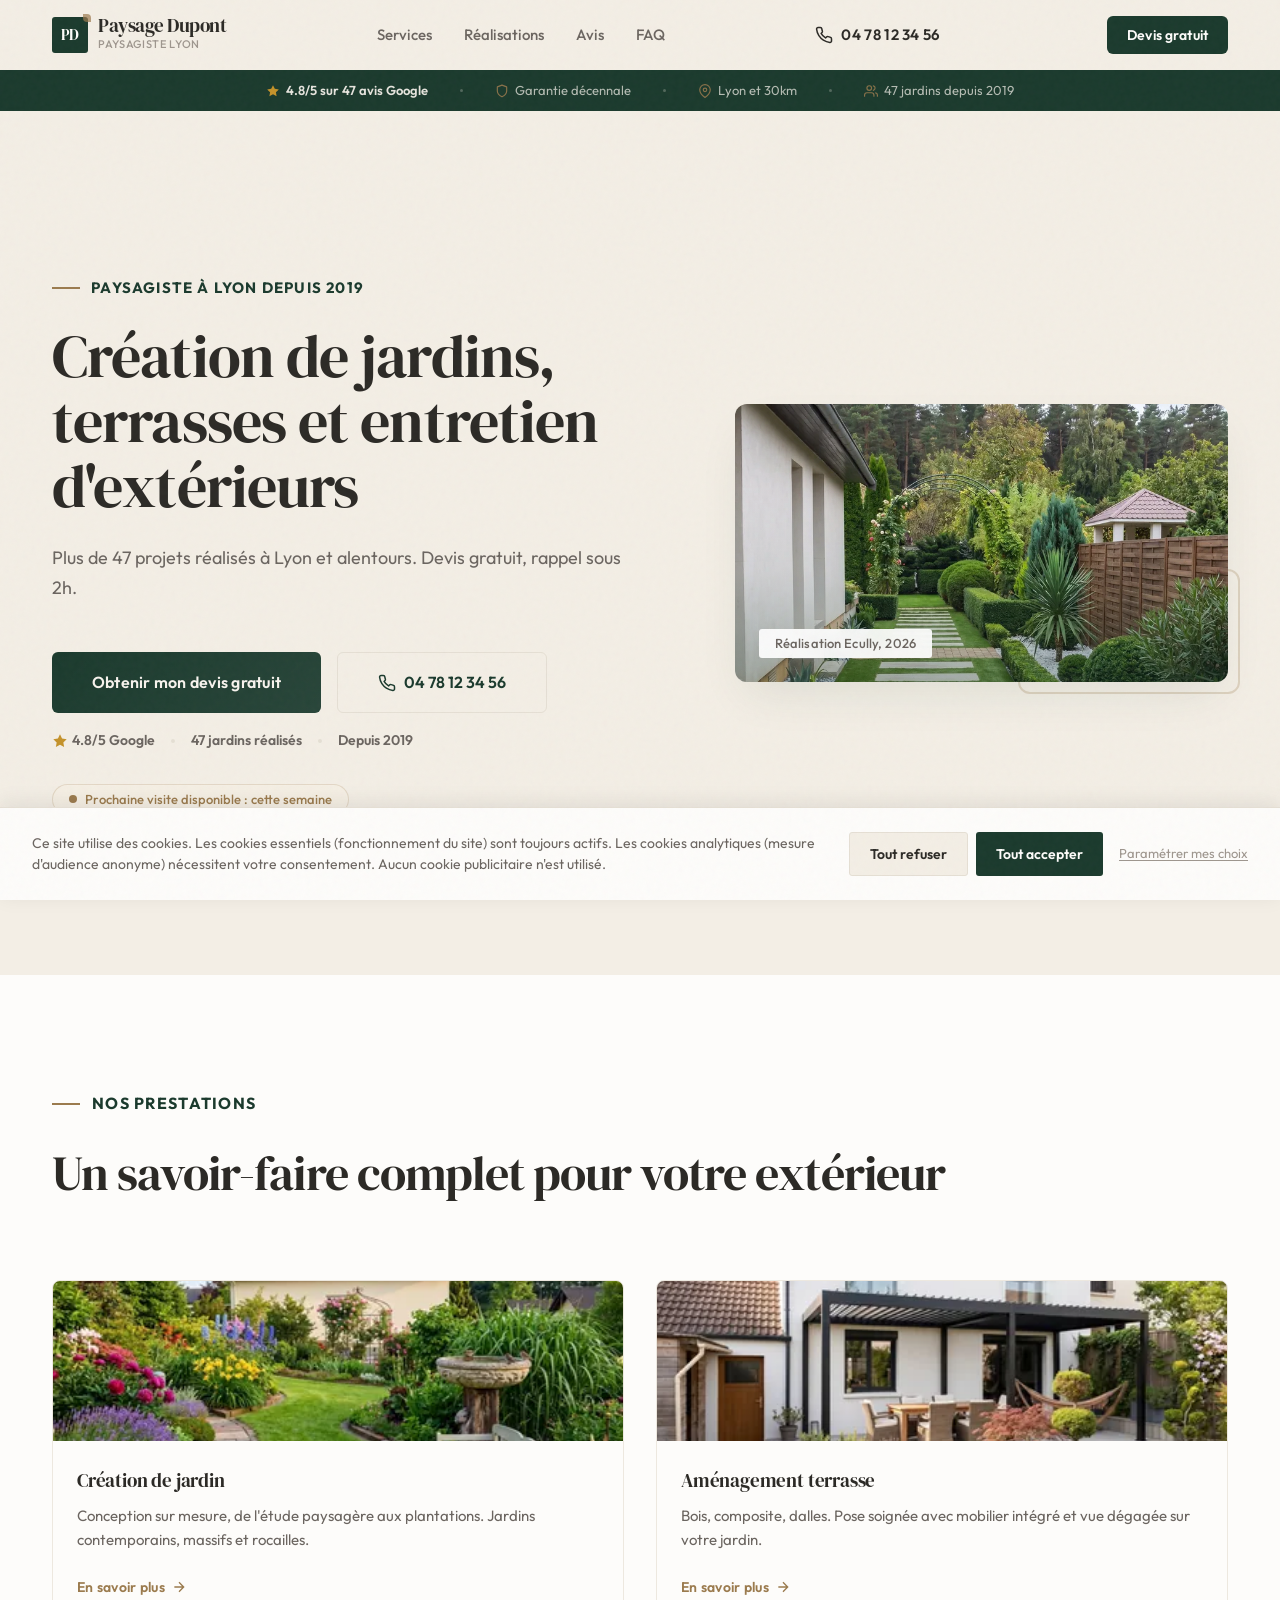
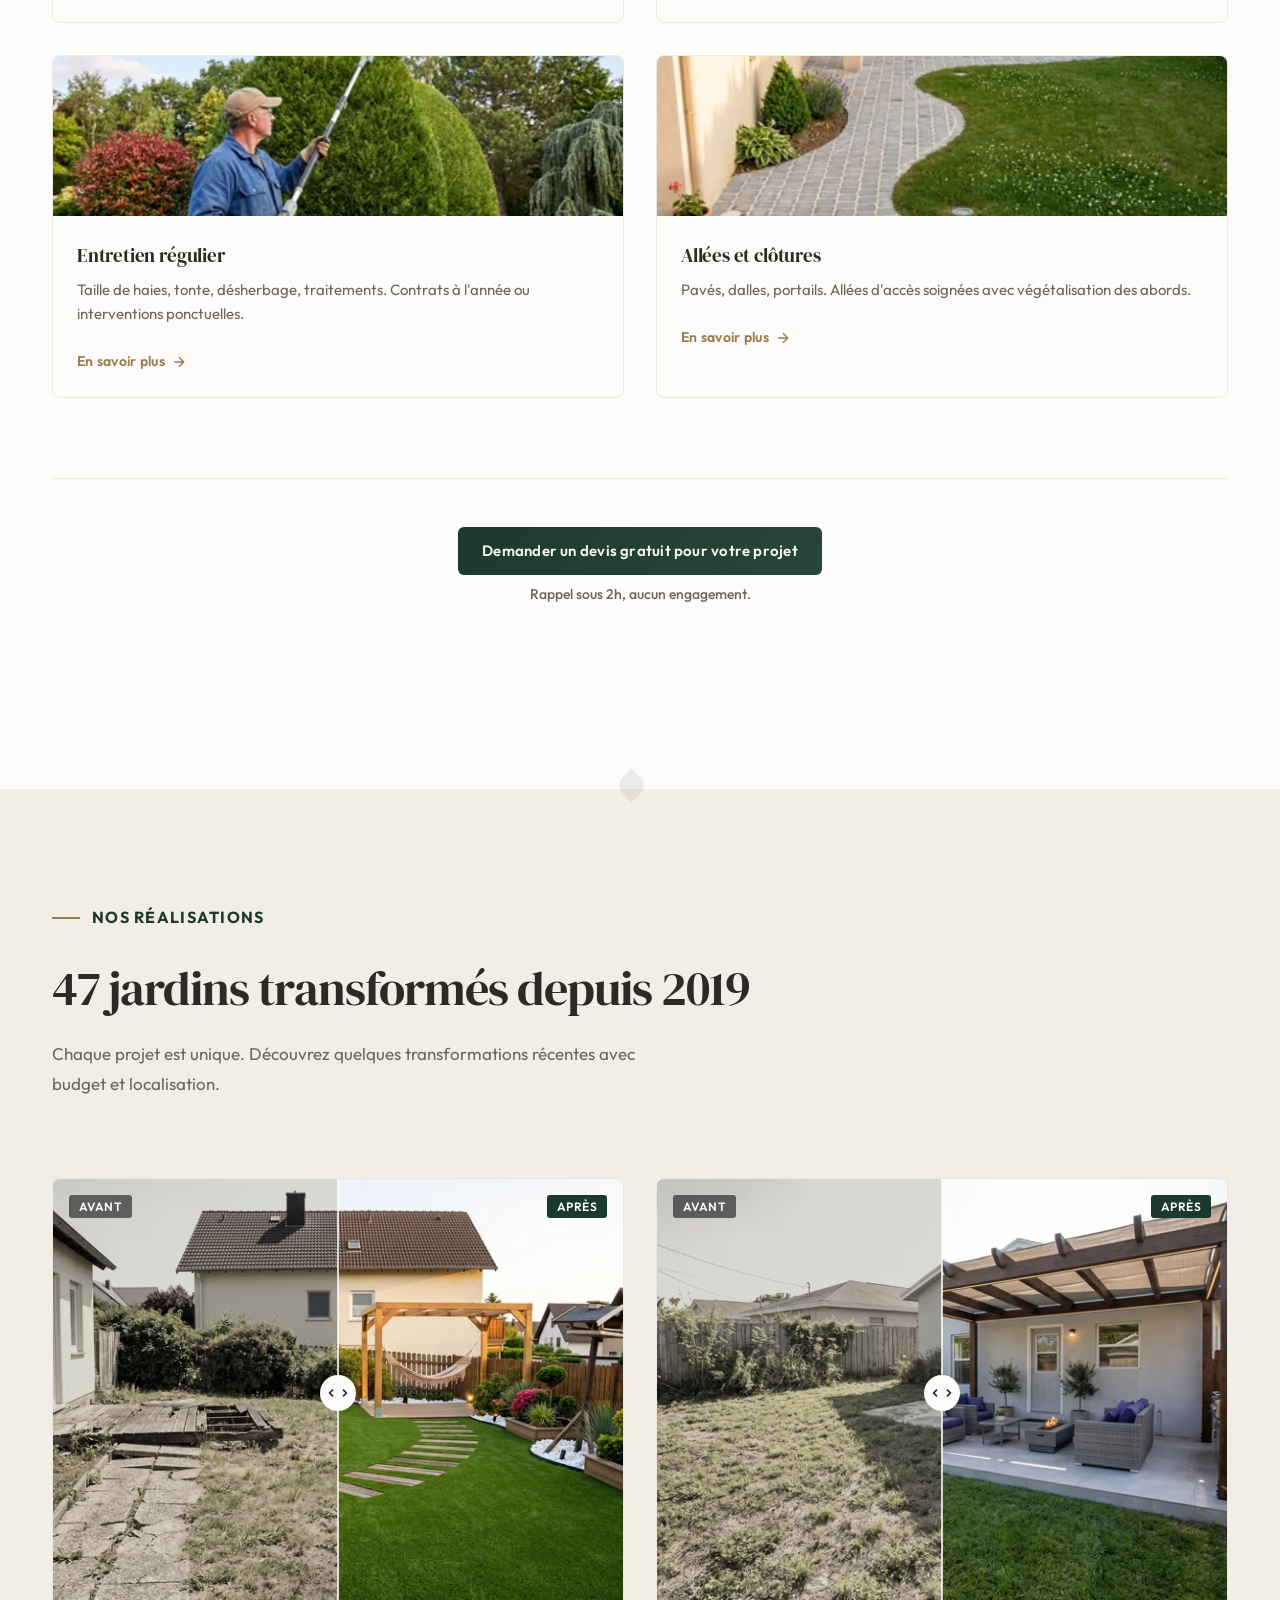
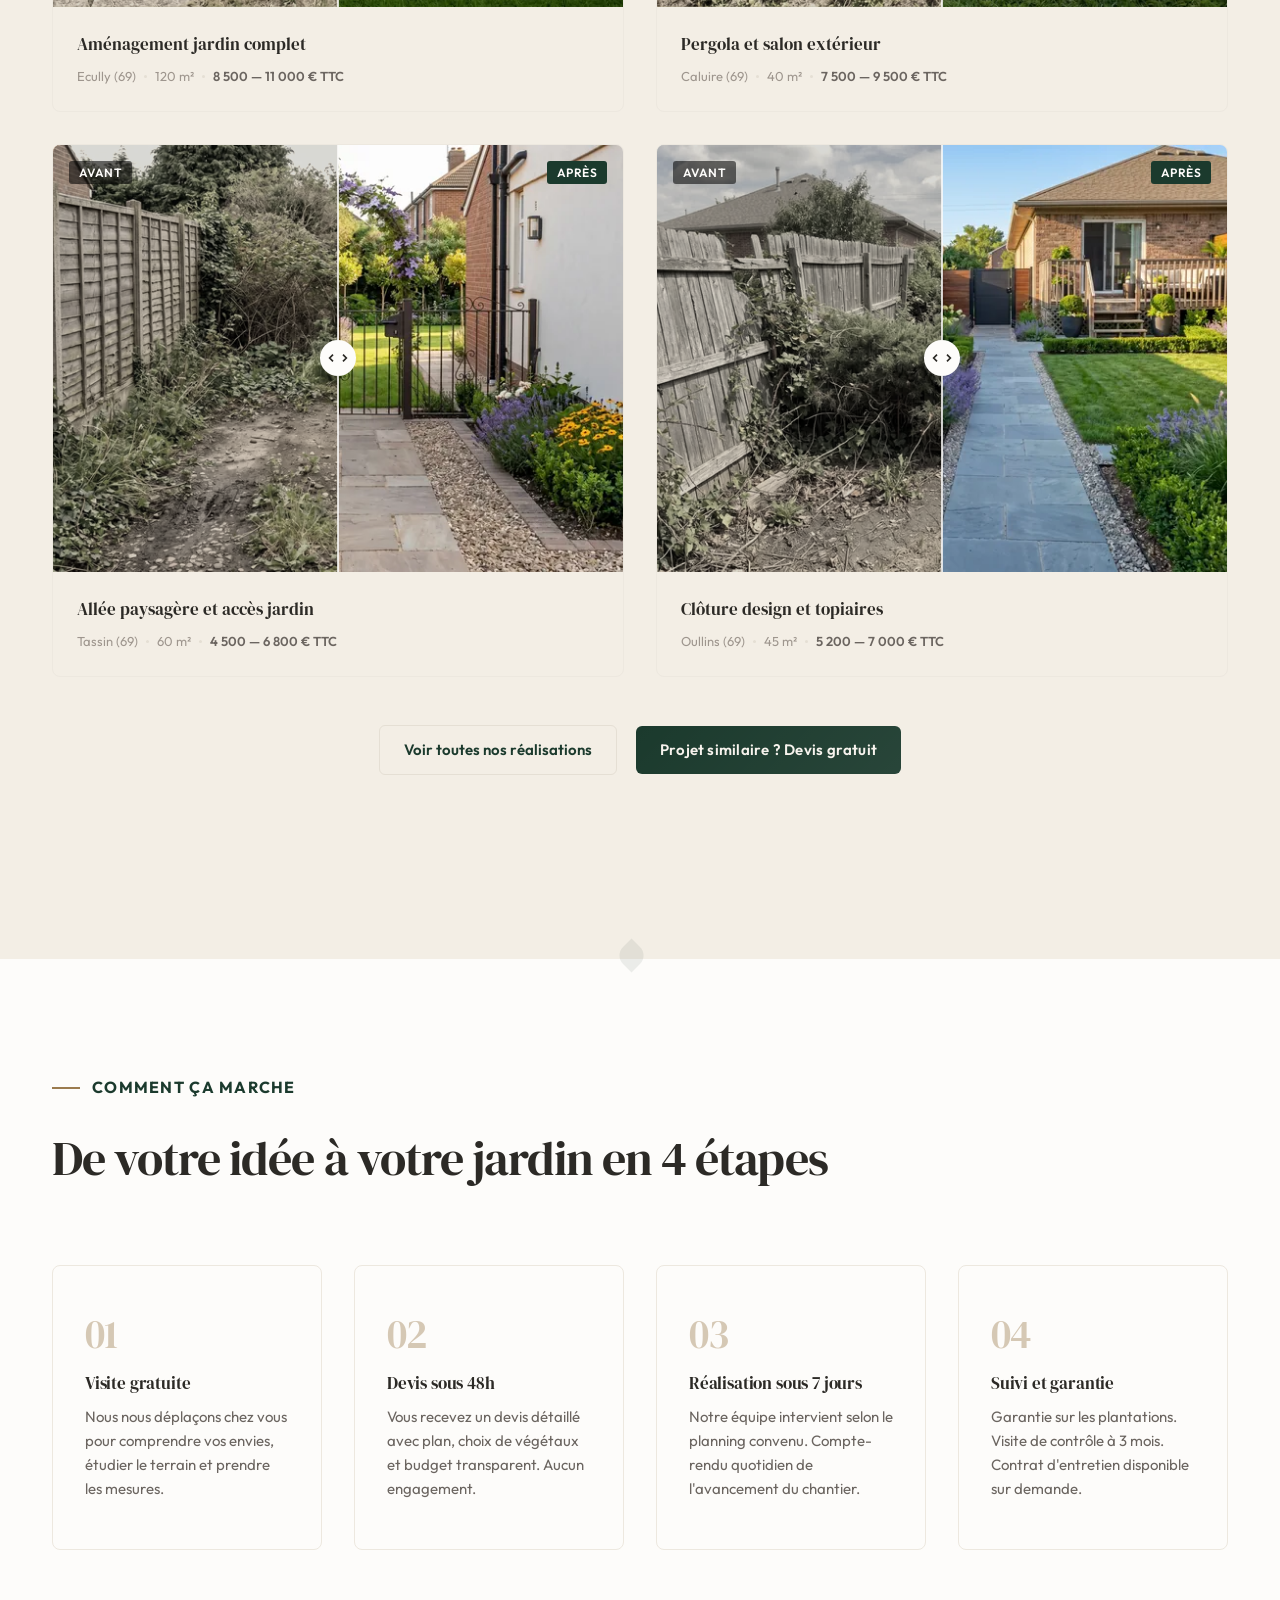
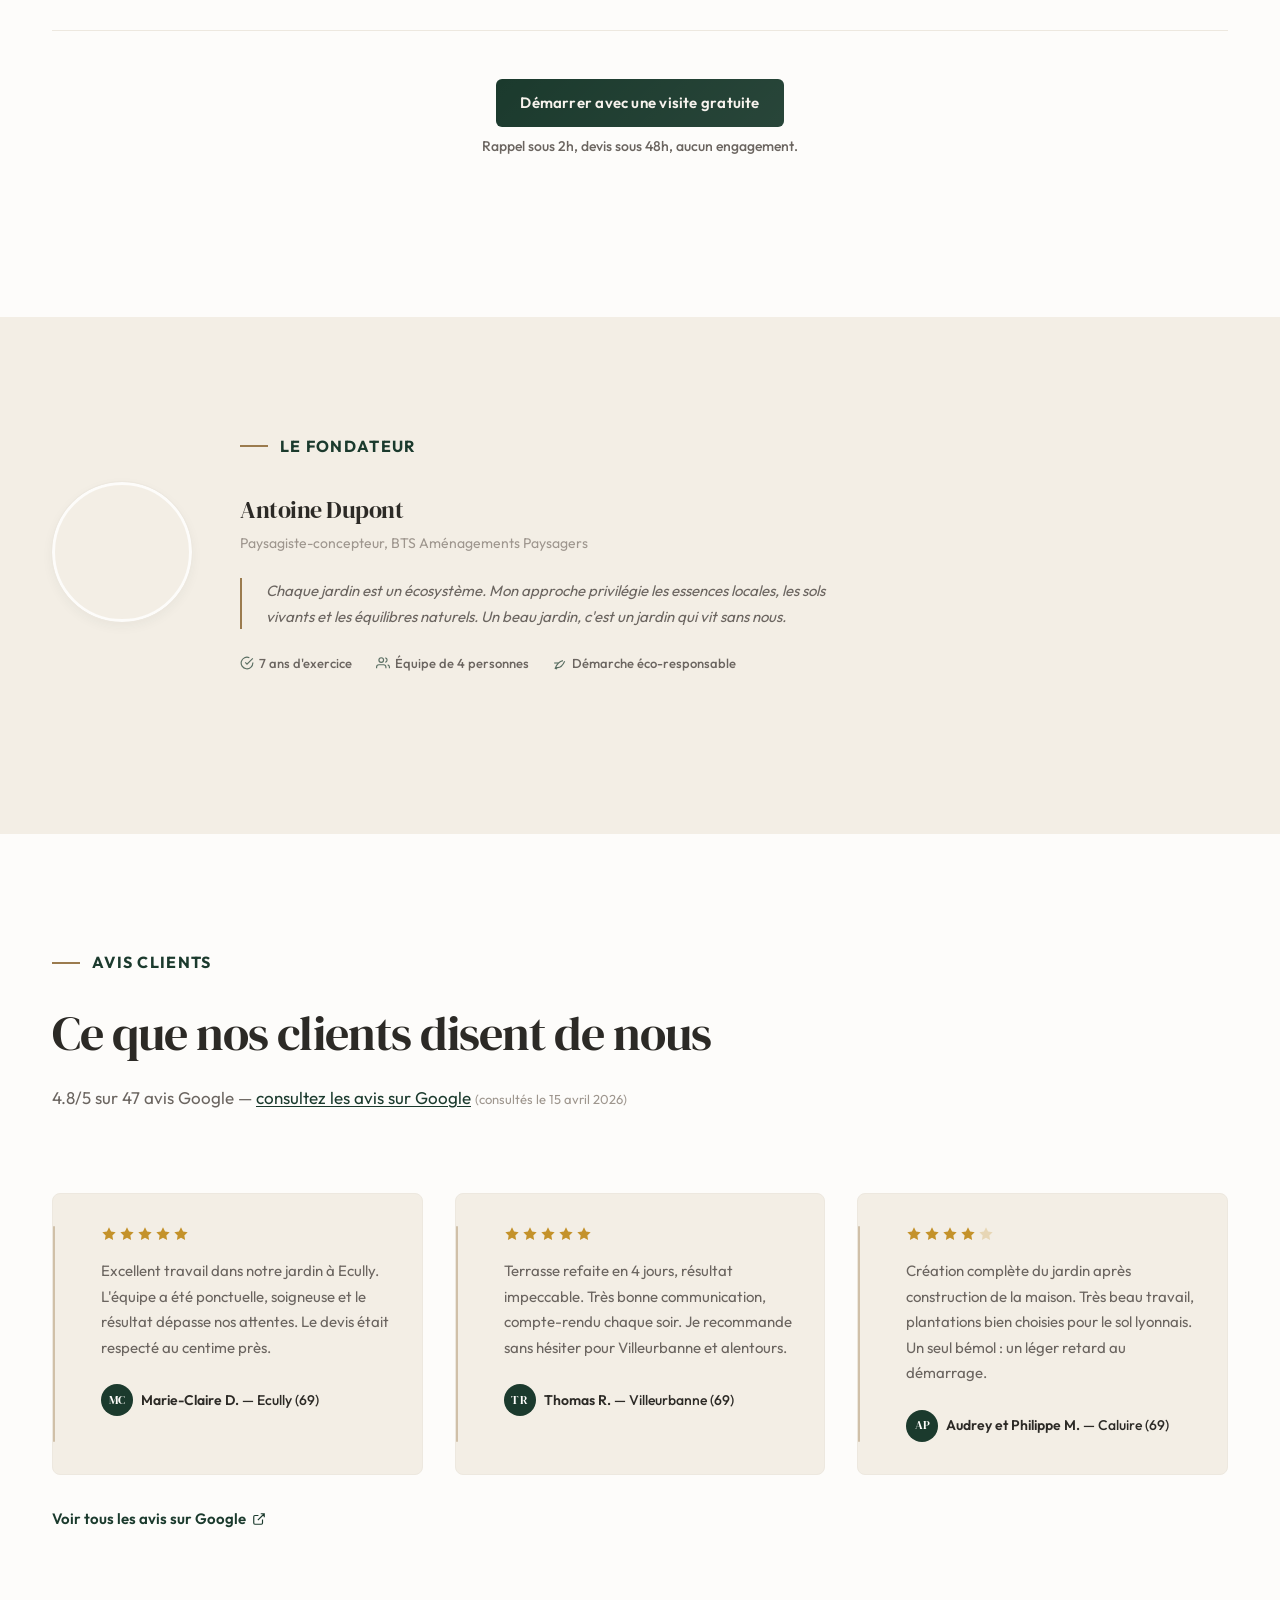
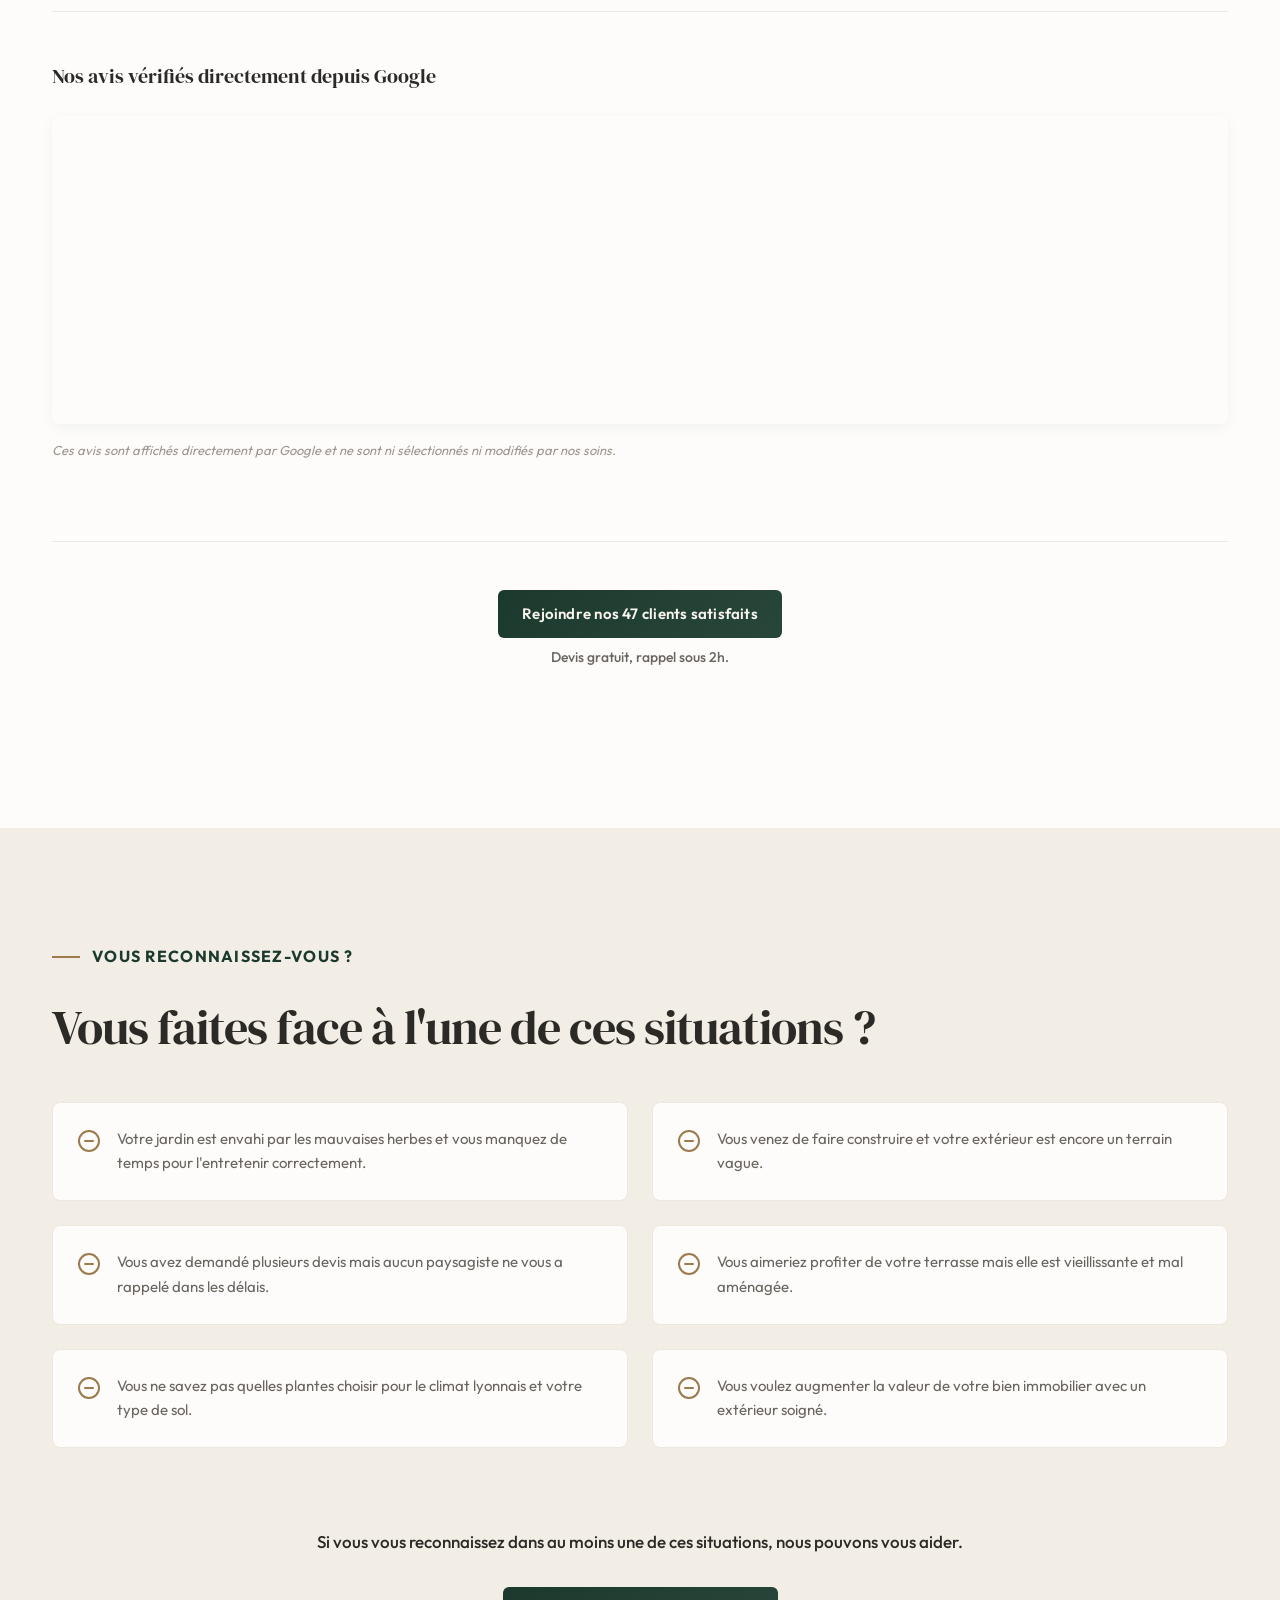
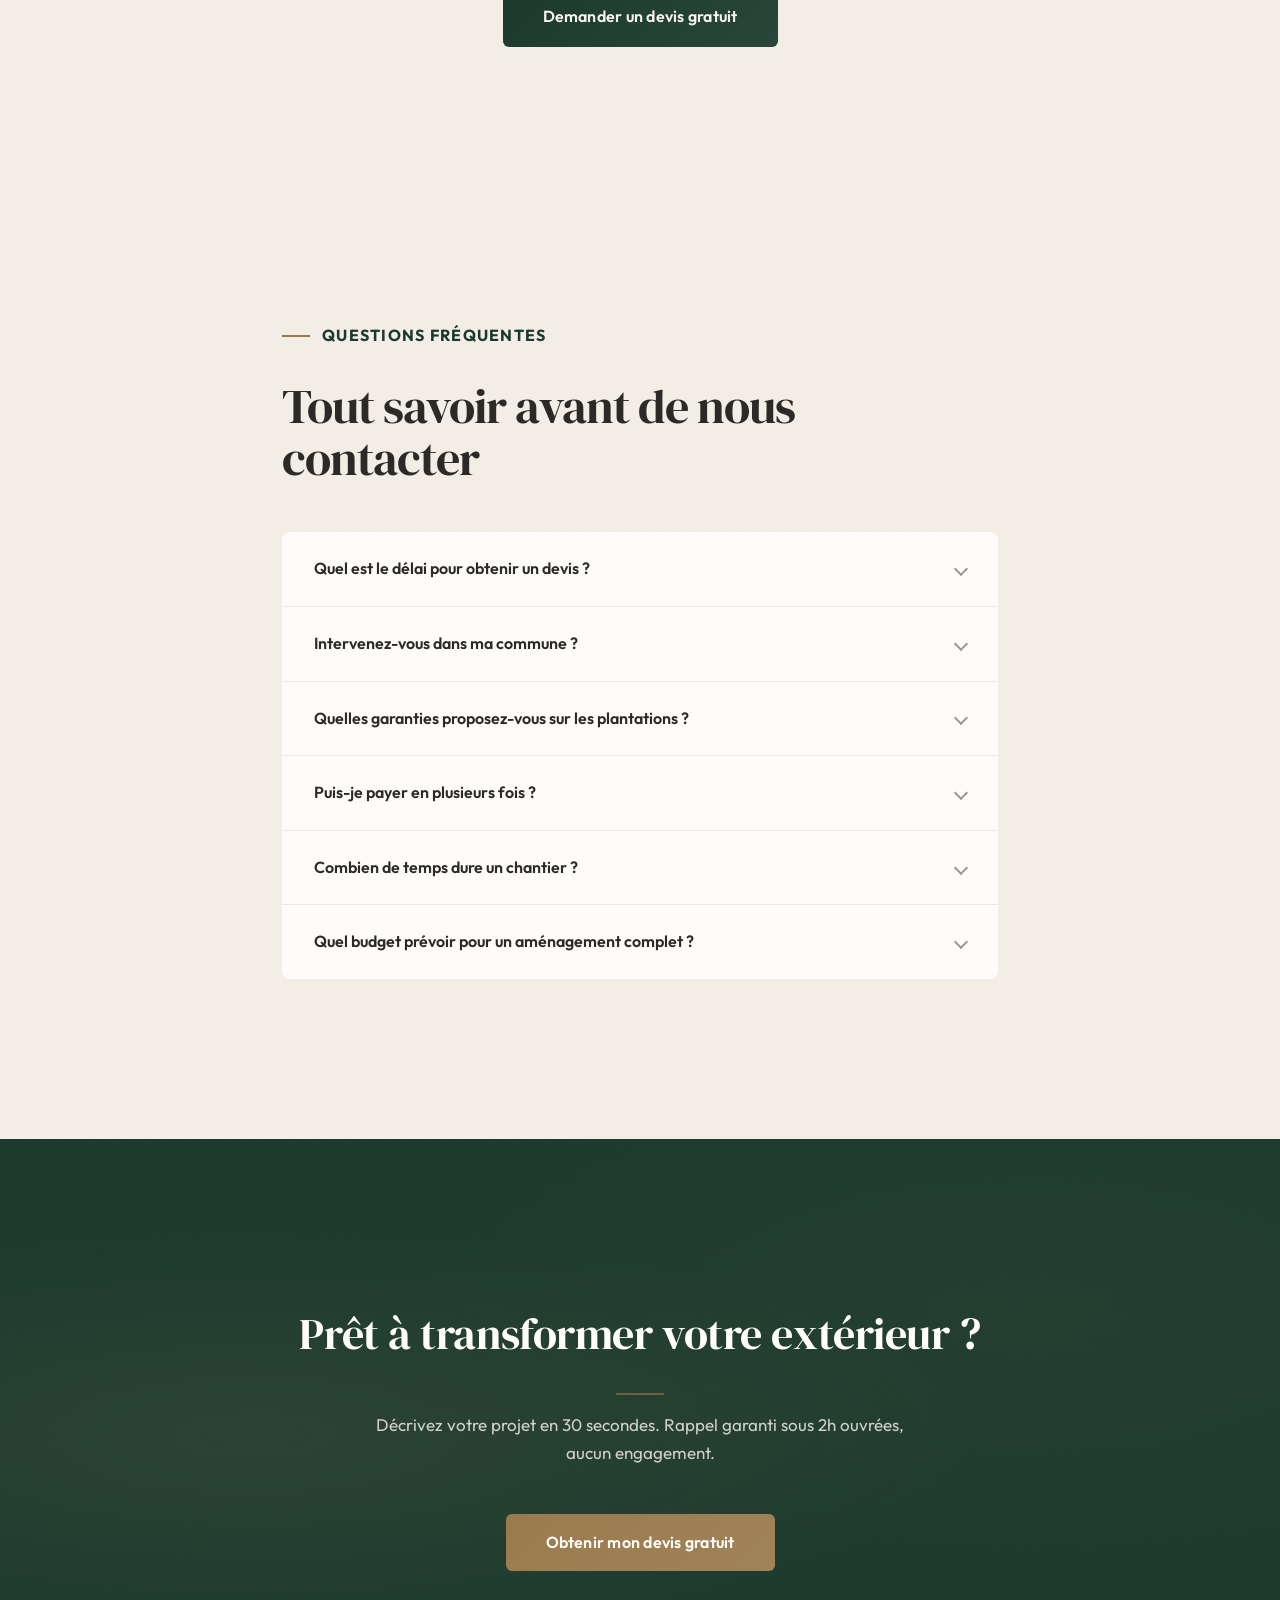
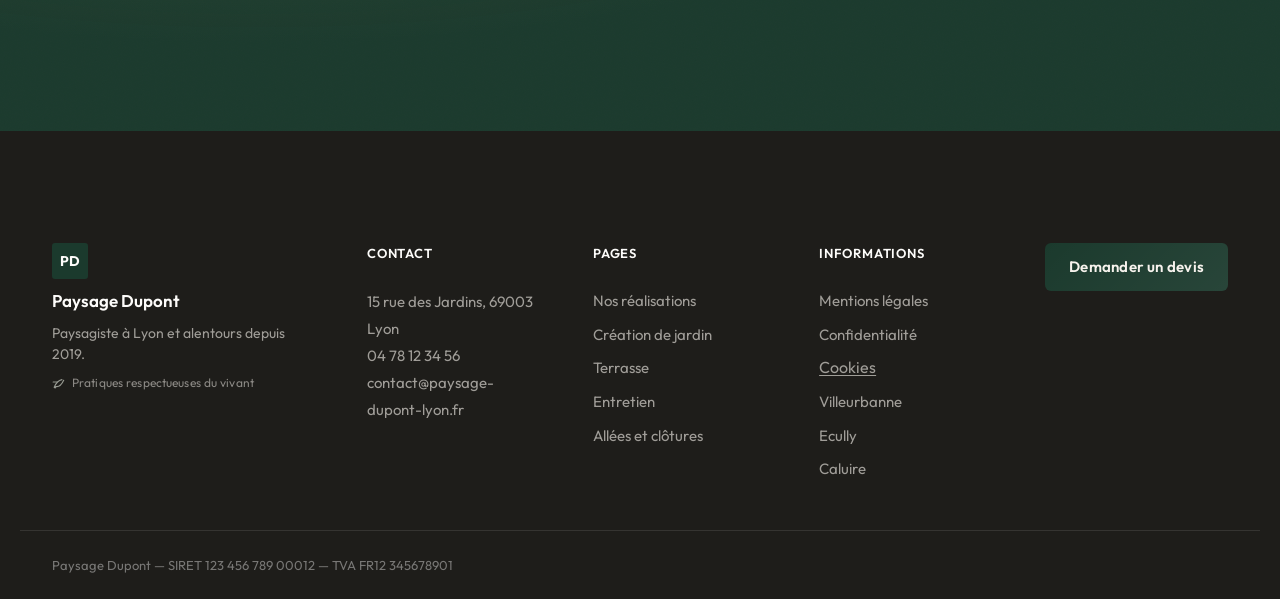
==== index.html @ e3d0c5fc "Add JS cache-buster (?v=2) to ensure hideModal() init fix is served Co-Authored-By: Claude Opus 4.6 " ====
<!DOCTYPE html>
<html lang="fr">
<head>
  <meta charset="UTF-8">
  <meta name="viewport" content="width=device-width, initial-scale=1.0">
  <title>Paysagiste Lyon — Paysage Dupont | Création Jardin, Terrasse & Entretien</title>
  <meta name="description" content="Paysagiste à Lyon et alentours. Création de jardins, aménagement de terrasses, entretien régulier. Devis gratuit sous 2h, visite offerte. 47 jardins réalisés depuis 2019, noté 4.8/5 sur Google. Garantie décennale.">
  <meta name="robots" content="index, follow">
  <link rel="canonical" href="https://paysage-dupont-lyon.fr/">

  <!-- Open Graph -->
  <meta property="og:title" content="Paysagiste Lyon — Paysage Dupont | Jardin, Terrasse & Entretien">
  <meta property="og:description" content="Paysagiste à Lyon. Devis gratuit sous 2h, visite offerte. 47 jardins réalisés, noté 4.8/5 Google. Garantie décennale.">
  <meta property="og:type" content="website">
  <meta property="og:locale" content="fr_FR">
  <meta property="og:url" content="https://paysage-dupont-lyon.fr/">
  <meta property="og:image" content="https://paysage-dupont-lyon.fr/img/og-image.jpg">
  <meta property="og:image:width" content="1200">
  <meta property="og:image:height" content="630">
  <meta property="og:site_name" content="Paysage Dupont Lyon">

  <!-- Twitter Card -->
  <meta name="twitter:card" content="summary_large_image">
  <meta name="twitter:title" content="Paysagiste Lyon — Paysage Dupont | Jardin & Terrasse">
  <meta name="twitter:description" content="Création de jardins, terrasses et entretien à Lyon. Devis gratuit sous 2h. 47 réalisations, 4.8/5 Google.">
  <meta name="twitter:image" content="https://paysage-dupont-lyon.fr/img/og-image.jpg">

  <!-- Favicon -->
  <link rel="icon" type="image/svg+xml" href="img/favicon.svg">
  <link rel="icon" type="image/png" sizes="32x32" href="img/favicon-32x32.png">
  <link rel="apple-touch-icon" href="img/favicon-32x32.png">

  <!-- Preload fonts -->
  <link rel="preconnect" href="https://fonts.googleapis.com">
  <link rel="preconnect" href="https://fonts.gstatic.com" crossorigin>
  <link href="https://fonts.googleapis.com/css2?family=DM+Serif+Display&family=Outfit:wght@400;500;600;700;800&display=swap" rel="stylesheet">

  <link rel="stylesheet" href="css/style.css?v=2">

  <!-- INSTRUCTION CMP : Remplacer le cookie banner custom par Tarteaucitron.js (CNIL conforme)
       1. Ajouter <script src="https://cdn.jsdelivr.net/npm/tarteaucitron@latest/tarteaucitron.js"></script>
       2. Initialiser : tarteaucitron.init({ privacyUrl: "/pages/politique-confidentialite.html", ... })
       3. Conditionner le widget Google Maps : tarteaucitron.user.googlemapsKey = "YOUR_API_KEY"
       4. Supprimer l'actuel #cookie-banner et #cookie-modal du HTML
       5. Supprimer les fonctions cookie dans js/main.js (lignes 119-266)
       Documentation : https://tarteaucitron.io/fr/install/
  -->

  <!-- Schema.org LocalBusiness -->
  <script type="application/ld+json">
  {
    "@context": "https://schema.org",
    "@type": "LandscapingBusiness",
    "name": "Paysage Dupont Lyon",
    "image": "https://paysage-dupont-lyon.fr/img/hero-accueil-1200w.webp",
    "telephone": "+33 4 78 12 34 56",
    "email": "contact@paysage-dupont-lyon.fr",
    "address": {
      "@type": "PostalAddress",
      "streetAddress": "15 rue des Jardins",
      "addressLocality": "Lyon",
      "postalCode": "69003",
      "addressRegion": "Auvergne-Rhône-Alpes",
      "addressCountry": "FR"
    },
    "geo": {
      "@type": "GeoCoordinates",
      "latitude": 45.7578,
      "longitude": 4.8320
    },
    "url": "https://paysage-dupont-lyon.fr",
    "priceRange": "€€",
    "aggregateRating": {
      "@type": "AggregateRating",
      "ratingValue": "4.8",
      "reviewCount": "47"
    },
    "areaServed": [
      { "@type": "City", "name": "Lyon" },
      { "@type": "City", "name": "Villeurbanne" },
      { "@type": "City", "name": "Ecully" },
      { "@type": "City", "name": "Caluire-et-Cuire" },
      { "@type": "City", "name": "Tassin-la-Demi-Lune" }
    ],
    "openingHoursSpecification": {
      "@type": "OpeningHoursSpecification",
      "dayOfWeek": ["Monday","Tuesday","Wednesday","Thursday","Friday"],
      "opens": "08:00",
      "closes": "18:00"
    }
  }
  </script>

  <!-- Schema.org FAQPage — Google SGE / AI Overviews -->
  <script type="application/ld+json">
  {
    "@context": "https://schema.org",
    "@type": "FAQPage",
    "mainEntity": [
      {
        "@type": "Question",
        "name": "Quel est le délai pour obtenir un devis paysagiste à Lyon ?",
        "acceptedAnswer": {
          "@type": "Answer",
          "text": "Après votre prise de contact, nous vous rappelons sous 2h ouvrées pour planifier une visite gratuite. Le devis détaillé est envoyé sous 48h après la visite sur place."
        }
      },
      {
        "@type": "Question",
        "name": "Dans quelles communes autour de Lyon intervenez-vous ?",
        "acceptedAnswer": {
          "@type": "Answer",
          "text": "Nous intervenons à Lyon et dans un rayon de 30 km : Villeurbanne, Ecully, Caluire-et-Cuire, Tassin-la-Demi-Lune, Oullins, Sainte-Foy-lès-Lyon, Bron, Vénissieux, et communes limitrophes."
        }
      },
      {
        "@type": "Question",
        "name": "Quelles garanties proposez-vous sur les plantations ?",
        "acceptedAnswer": {
          "@type": "Answer",
          "text": "Toutes nos plantations sont garanties. Nous effectuons une visite de contrôle à 3 mois pour vérifier la reprise. Si un végétal ne reprend pas malgré un entretien normal, nous le remplaçons sans frais supplémentaire."
        }
      },
      {
        "@type": "Question",
        "name": "Quel budget prévoir pour un aménagement de jardin complet ?",
        "acceptedAnswer": {
          "@type": "Answer",
          "text": "Pour un jardin de 80 à 150 m², comptez entre 5 000 et 15 000 EUR TTC selon la complexité : type de plantations, aménagements durs (terrasse, allée), arrosage automatique. La visite gratuite permet d'établir un devis précis."
        }
      },
      {
        "@type": "Question",
        "name": "Combien de temps dure un chantier paysager ?",
        "acceptedAnswer": {
          "@type": "Answer",
          "text": "Un aménagement de jardin standard (80-150 m²) dure entre 5 et 10 jours ouvrés. Les terrasses et allées prennent généralement 3 à 7 jours. Le calendrier précis est détaillé dans le devis."
        }
      },
      {
        "@type": "Question",
        "name": "Peut-on payer en plusieurs fois ?",
        "acceptedAnswer": {
          "@type": "Answer",
          "text": "Oui, le paiement en 3 fois sans frais est disponible pour les projets supérieurs à 3 000 EUR. Un acompte de 30% est demandé à la signature du devis, le solde est réparti sur les deux mensualités suivantes."
        }
      }
    ]
  }
  </script>

  <!-- Schema.org Service — visibilité SGE pour chaque prestation -->
  <script type="application/ld+json">
  {
    "@context": "https://schema.org",
    "@type": "Service",
    "serviceType": "Création de jardin",
    "provider": {
      "@type": "LandscapingBusiness",
      "name": "Paysage Dupont Lyon"
    },
    "areaServed": {
      "@type": "City",
      "name": "Lyon"
    },
    "description": "Conception et réalisation de jardins sur mesure à Lyon. Étude paysagère, plantations, engazonnement. Terrains de 50 à 500 m².",
    "offers": {
      "@type": "Offer",
      "priceCurrency": "EUR",
      "price": "5000",
      "priceSpecification": {
        "@type": "PriceSpecification",
        "minPrice": "5000",
        "maxPrice": "15000",
        "priceCurrency": "EUR"
      }
    }
  }
  </script>

  <script type="application/ld+json">
  {
    "@context": "https://schema.org",
    "@type": "Service",
    "serviceType": "Aménagement de terrasse",
    "provider": {
      "@type": "LandscapingBusiness",
      "name": "Paysage Dupont Lyon"
    },
    "areaServed": {
      "@type": "City",
      "name": "Lyon"
    },
    "description": "Création et rénovation de terrasses à Lyon : bois, pierre naturelle, composite. Mobilier intégré et éclairage extérieur."
  }
  </script>

  <script type="application/ld+json">
  {
    "@context": "https://schema.org",
    "@type": "Service",
    "serviceType": "Entretien de jardin",
    "provider": {
      "@type": "LandscapingBusiness",
      "name": "Paysage Dupont Lyon"
    },
    "areaServed": {
      "@type": "City",
      "name": "Lyon"
    },
    "description": "Entretien régulier de jardins à Lyon et alentours : tonte, taille, désherbage, traitement phytosanitaire. Contrats mensuels ou saisonniers."
  }
  </script>

  <!-- Schema.org Organization — Knowledge Panel Google -->
  <script type="application/ld+json">
  {
    "@context": "https://schema.org",
    "@type": "Organization",
    "name": "Paysage Dupont Lyon",
    "url": "https://paysage-dupont-lyon.fr",
    "logo": "https://paysage-dupont-lyon.fr/img/favicon.svg",
    "contactPoint": {
      "@type": "ContactPoint",
      "telephone": "+33 4 78 12 34 56",
      "contactType": "customer service",
      "availableLanguage": "French",
      "areaServed": "FR"
    },
    "address": {
      "@type": "PostalAddress",
      "streetAddress": "15 rue des Jardins",
      "addressLocality": "Lyon",
      "postalCode": "69003",
      "addressCountry": "FR"
    },
    "sameAs": [
      "https://www.facebook.com/paysagedupont",
      "https://www.instagram.com/paysagedupont"
    ]
  }
  </script>

  <!-- Schema.org BreadcrumbList — fil d'Ariane pour Google -->
  <script type="application/ld+json">
  {
    "@context": "https://schema.org",
    "@type": "BreadcrumbList",
    "itemListElement": [
      {
        "@type": "ListItem",
        "position": 1,
        "name": "Accueil",
        "item": "https://paysage-dupont-lyon.fr/"
      }
    ]
  }
  </script>
  <!-- Anti-flash: cache le banner si consent existe -->
  <script>
  try{var h=false;try{if(localStorage.getItem('cookie_consent'))h=true}catch(e){}if(!h){try{if(sessionStorage.getItem('cookie_consent'))h=true}catch(e){}}if(!h){try{if(document.cookie.indexOf('cc_set=1')!==-1)h=true}catch(e){}}if(h)document.documentElement.classList.add('cc-ok')}catch(e){}
  </script>
  <style>.cc-ok #cookie-banner{display:none!important}</style>
</head>
<body>

  <!-- COOKIE BANNER — CNIL 2026 conforme -->
  <div id="cookie-banner" class="cookie-banner" role="dialog" aria-label="Gestion des cookies" hidden>
    <div class="cookie-inner">
      <p class="cookie-text">Ce site utilise des cookies. Les cookies essentiels (fonctionnement du site) sont toujours actifs. Les cookies analytiques (mesure d'audience anonyme) nécessitent votre consentement. Aucun cookie publicitaire n'est utilisé.</p>
      <div class="cookie-actions">
        <button id="cookie-refuse" class="cookie-btn cookie-btn--refuse">Tout refuser</button>
        <button id="cookie-accept" class="cookie-btn cookie-btn--accept">Tout accepter</button>
      </div>
      <button id="cookie-params" class="cookie-link">Paramétrer mes choix</button>
    </div>
  </div>

  <!-- SKIP TO CONTENT — Accessibilité -->
  <a href="#main" class="skip-link">Passer au contenu</a>

  <!-- ============================================ -->
  <!-- HEADER — Numéro cliquable + Trust bar -->
  <!-- ============================================ -->
  <header class="header" role="banner">
    <div class="header__inner">
      <a href="/" class="header__logo" aria-label="Paysage Dupont Lyon — Accueil">
        <span class="header__logo-mark">PD</span>
        <span class="header__logo-info">
          <span class="header__logo-text">Paysage Dupont</span>
          <span class="header__logo-city">Paysagiste Lyon</span>
        </span>
      </a>

      <nav class="header__nav" role="navigation" aria-label="Navigation principale">
        <ul class="header__nav-list">
          <li><a href="#services">Services</a></li>
          <li><a href="#realisations">Réalisations</a></li>
          <li><a href="#avis">Avis</a></li>
          <li><a href="#faq">FAQ</a></li>
        </ul>
      </nav>

      <a href="tel:+33478123456" class="header__phone" aria-label="Appeler le 04 78 12 34 56">
        <svg class="header__phone-icon" width="18" height="18" viewBox="0 0 24 24" fill="none" stroke="currentColor" stroke-width="2" stroke-linecap="round" stroke-linejoin="round"><path d="M22 16.92v3a2 2 0 0 1-2.18 2 19.79 19.79 0 0 1-8.63-3.07 19.5 19.5 0 0 1-6-6 19.79 19.79 0 0 1-3.07-8.67A2 2 0 0 1 4.11 2h3a2 2 0 0 1 2 1.72 12.84 12.84 0 0 0 .7 2.81 2 2 0 0 1-.45 2.11L8.09 9.91a16 16 0 0 0 6 6l1.27-1.27a2 2 0 0 1 2.11-.45 12.84 12.84 0 0 0 2.81.7A2 2 0 0 1 22 16.92z"/></svg>
        04 78 12 34 56
      </a>

      <a href="pages/contact.html?ref=nav_sticky" class="header__cta-sticky">Devis gratuit</a>

      <button class="header__burger" id="burger-btn" aria-label="Ouvrir le menu" aria-expanded="false">
        <span></span><span></span><span></span>
      </button>
    </div>

    <!-- Trust bar — visible toutes pages -->
    <div class="trust-bar">
      <div class="trust-bar__inner">
        <span class="trust-bar__item trust-bar__item--rating">
          <svg width="14" height="14" viewBox="0 0 24 24" fill="currentColor"><path d="M12 2l3.09 6.26L22 9.27l-5 4.87 1.18 6.88L12 17.77l-6.18 3.25L7 14.14 2 9.27l6.91-1.01L12 2z"/></svg>
          4.8/5 sur 47 avis Google
        </span>
        <span class="trust-bar__sep" aria-hidden="true"></span>
        <span class="trust-bar__item">
          <svg width="14" height="14" viewBox="0 0 24 24" fill="none" stroke="currentColor" stroke-width="2" stroke-linecap="round" stroke-linejoin="round"><path d="M12 22s8-4 8-10V5l-8-3-8 3v7c0 6 8 10 8 10z"/></svg>
          Garantie décennale
        </span>
        <span class="trust-bar__sep" aria-hidden="true"></span>
        <span class="trust-bar__item">
          <svg width="14" height="14" viewBox="0 0 24 24" fill="none" stroke="currentColor" stroke-width="2" stroke-linecap="round" stroke-linejoin="round"><path d="M21 10c0 7-9 13-9 13s-9-6-9-13a9 9 0 0 1 18 0z"/><circle cx="12" cy="10" r="3"/></svg>
          Lyon et 30km
        </span>
        <span class="trust-bar__sep" aria-hidden="true"></span>
        <span class="trust-bar__item">
          <svg width="14" height="14" viewBox="0 0 24 24" fill="none" stroke="currentColor" stroke-width="2" stroke-linecap="round" stroke-linejoin="round"><path d="M17 21v-2a4 4 0 0 0-4-4H5a4 4 0 0 0-4 4v2"/><circle cx="9" cy="7" r="4"/><path d="M23 21v-2a4 4 0 0 0-3-3.87"/><path d="M16 3.13a4 4 0 0 1 0 7.75"/></svg>
          47 jardins depuis 2019
        </span>
      </div>
    </div>
  </header>

  <!-- Mobile nav overlay -->
  <div class="mobile-nav" id="mobile-nav" hidden>
    <nav aria-label="Navigation mobile">
      <ul>
        <li><a href="#services">Services</a></li>
        <li><a href="#realisations">Réalisations</a></li>
        <li><a href="#avis">Avis</a></li>
        <li><a href="#faq">FAQ</a></li>
        <li><a href="pages/contact.html?ref=menu" class="mobile-nav__cta">Devis gratuit</a></li>
      </ul>
      <a href="tel:+33478123456" class="mobile-nav__phone">04 78 12 34 56</a>
    </nav>
  </div>

  <main id="main">

    <!-- ============================================ -->
    <!-- HERO — Split layout, pas centré (anti-slop) -->
    <!-- Golden Pattern: 3 secondes, 1 CTA, photo réelle -->
    <!-- ============================================ -->
    <section class="hero">
      <div class="hero__inner">
        <div class="hero__content">
          <span class="hero__label">Paysagiste à Lyon depuis 2019</span>
          <h1 class="hero__title">Création de jardins, terrasses et entretien d'extérieurs</h1>
          <p class="hero__subtitle">Plus de 47 projets réalisés à Lyon et alentours. Devis gratuit, rappel sous 2h.</p>
          <div class="hero__actions">
            <a href="pages/contact.html?ref=hero_cta" class="btn btn--primary btn--lg">Obtenir mon devis gratuit</a>
            <a href="tel:+33478123456" class="btn btn--outline btn--lg hero__phone-btn">
              <svg width="18" height="18" viewBox="0 0 24 24" fill="none" stroke="currentColor" stroke-width="2" stroke-linecap="round" stroke-linejoin="round"><path d="M22 16.92v3a2 2 0 0 1-2.18 2 19.79 19.79 0 0 1-8.63-3.07 19.5 19.5 0 0 1-6-6 19.79 19.79 0 0 1-3.07-8.67A2 2 0 0 1 4.11 2h3a2 2 0 0 1 2 1.72 12.84 12.84 0 0 0 .7 2.81 2 2 0 0 1-.45 2.11L8.09 9.91a16 16 0 0 0 6 6l1.27-1.27a2 2 0 0 1 2.11-.45 12.84 12.84 0 0 0 2.81.7A2 2 0 0 1 22 16.92z"/></svg>
              04 78 12 34 56
            </a>
          </div>
          <div class="hero__proof">
            <span class="hero__proof-item">
              <svg width="16" height="16" viewBox="0 0 24 24" fill="currentColor" class="hero__proof-star"><path d="M12 2l3.09 6.26L22 9.27l-5 4.87 1.18 6.88L12 17.77l-6.18 3.25L7 14.14 2 9.27l6.91-1.01L12 2z"/></svg>
              4.8/5 Google
            </span>
            <span class="hero__proof-sep" aria-hidden="true"></span>
            <span class="hero__proof-item">47 jardins réalisés</span>
            <span class="hero__proof-sep" aria-hidden="true"></span>
            <span class="hero__proof-item">Depuis 2019</span>
          </div>
          <div class="availability">
            <span class="availability__dot" aria-hidden="true"></span>
            Prochaine visite disponible : cette semaine
          </div>
        </div>
        <div class="hero__visual">
          <div class="hero__img-wrapper">
            <picture>
              <source type="image/webp" srcset="img/hero-accueil-400w.webp 400w, img/hero-accueil-800w.webp 800w, img/hero-accueil-1200w.webp 1200w" sizes="(max-width: 768px) 100vw, 50vw">
              <img src="img/hero-accueil-800w.jpg" alt="Jardin paysagé avec allée en pas japonais, haies taillées et gazon soigné — réalisation Paysage Dupont Lyon" width="1200" height="675" fetchpriority="high">
            </picture>
            <div class="hero__img-overlay">
              <span class="hero__img-badge">Réalisation Ecully, 2026</span>
            </div>
          </div>
        </div>
      </div>
    </section>

    <!-- ============================================ -->
    <!-- SERVICES — Ce qu'on fait (le visiteur veut d'abord savoir ça) -->
    <!-- Golden Pattern: chaque CTA pré-remplit le formulaire -->
    <!-- IMPORTANT (Heinly V3) : Remplacer TOUTES les photos Unsplash par des photos
         personnalisées de l'équipe au travail, des chantiers réels, du matériel.
         Les photos stock "cassent la confiance" et se voient immédiatement.
         Montrer des humains (équipe, fondateur) est un facteur de conversion majeur.
         Priorité : hero, services, réalisations, fondateur. -->
    <!-- ============================================ -->
    <section class="services" id="services">
      <div class="section__inner">
        <span class="section__label reveal">Nos prestations</span>
        <h2 class="section__title reveal">Un savoir-faire complet pour votre extérieur</h2>

        <div class="services__grid">
          <article class="service-card reveal reveal--delay-1">
            <div class="service-card__img">
              <picture>
                <source type="image/webp" srcset="img/service-creation-jardin-400w.webp 400w, img/service-creation-jardin-800w.webp 800w, img/service-creation-jardin-1200w.webp 1200w" sizes="(max-width: 600px) 100vw, (max-width: 1024px) 50vw, 300px">
                <img src="img/service-creation-jardin-800w.jpg" alt="Jardin fleuri avec allée en pierre, massifs colorés, gazon et banc en bois" width="800" height="534" loading="lazy">
              </picture>
            </div>
            <h3 class="service-card__title">Création de jardin</h3>
            <p class="service-card__text">Conception sur mesure, de l'étude paysagère aux plantations. Jardins contemporains, massifs et rocailles.</p>
            <a href="pages/creation-jardin.html" class="service-card__link">En savoir plus
              <svg width="16" height="16" viewBox="0 0 24 24" fill="none" stroke="currentColor" stroke-width="2"><path d="M5 12h14M12 5l7 7-7 7"/></svg>
            </a>
          </article>

          <article class="service-card reveal reveal--delay-2">
            <div class="service-card__img">
              <picture>
                <source type="image/webp" srcset="img/service-terrasse-400w.webp 400w, img/service-terrasse-800w.webp 800w, img/service-terrasse-1200w.webp 1200w" sizes="(max-width: 600px) 100vw, (max-width: 1024px) 50vw, 300px">
                <img src="img/service-terrasse-800w.jpg" alt="Maison avec pergola noire, coin repas extérieur et jardin paysagé" width="800" height="533" loading="lazy">
              </picture>
            </div>
            <h3 class="service-card__title">Aménagement terrasse</h3>
            <p class="service-card__text">Bois, composite, dalles. Pose soignée avec mobilier intégré et vue dégagée sur votre jardin.</p>
            <a href="pages/amenagement-terrasse.html" class="service-card__link">En savoir plus
              <svg width="16" height="16" viewBox="0 0 24 24" fill="none" stroke="currentColor" stroke-width="2"><path d="M5 12h14M12 5l7 7-7 7"/></svg>
            </a>
          </article>

          <article class="service-card reveal reveal--delay-3">
            <div class="service-card__img">
              <picture>
                <source type="image/webp" srcset="img/service-entretien-400w.webp 400w, img/service-entretien-800w.webp 800w, img/service-entretien-1200w.webp 1200w" sizes="(max-width: 600px) 100vw, (max-width: 1024px) 50vw, 300px">
                <img src="img/service-entretien-800w.jpg" alt="Paysagiste professionnel taillant un conifère au taille-haie télescopique" width="800" height="534" loading="lazy">
              </picture>
            </div>
            <h3 class="service-card__title">Entretien régulier</h3>
            <p class="service-card__text">Taille de haies, tonte, désherbage, traitements. Contrats à l'année ou interventions ponctuelles.</p>
            <a href="pages/entretien-jardin.html" class="service-card__link">En savoir plus
              <svg width="16" height="16" viewBox="0 0 24 24" fill="none" stroke="currentColor" stroke-width="2"><path d="M5 12h14M12 5l7 7-7 7"/></svg>
            </a>
          </article>

          <article class="service-card reveal reveal--delay-4">
            <div class="service-card__img">
              <picture>
                <source type="image/webp" srcset="img/service-allees-400w.webp 400w, img/service-allees-800w.webp 800w, img/service-allees-1200w.webp 1200w" sizes="(max-width: 600px) 100vw, (max-width: 1024px) 50vw, 300px">
                <img src="img/service-allees-800w.jpg" alt="Allée sinueuse en pavés gris avec bordures végétales, gazon et spots encastrés" width="800" height="534" loading="lazy">
              </picture>
            </div>
            <h3 class="service-card__title">Allées et clôtures</h3>
            <p class="service-card__text">Pavés, dalles, portails. Allées d'accès soignées avec végétalisation des abords.</p>
            <a href="pages/allees-clotures.html" class="service-card__link">En savoir plus
              <svg width="16" height="16" viewBox="0 0 24 24" fill="none" stroke="currentColor" stroke-width="2"><path d="M5 12h14M12 5l7 7-7 7"/></svg>
            </a>
          </article>
        </div>

        <div class="section__cta-inline">
          <a href="pages/contact.html?ref=services_cta" class="btn btn--primary">Demander un devis gratuit pour votre projet</a>
          <p class="section__cta-reassurance">Rappel sous 2h, aucun engagement.</p>
        </div>
      </div>
    </section>

    <!-- ============================================ -->
    <!-- RÉALISATIONS AVANT/APRÈS — Zone la plus décisive -->
    <!-- Golden Pattern: slider interactif, budget, localisation -->
    <!-- ============================================ -->
    <section class="realisations" id="realisations">
      <div class="section__inner">
        <span class="section__label">Nos réalisations</span>
        <h2 class="section__title">47 jardins transformés depuis 2019</h2>
        <p class="section__desc">Chaque projet est unique. Découvrez quelques transformations récentes avec budget et localisation.</p>

        <div class="realisations__grid">
          <!-- Projet 1 — Slider avant/après jardin -->
          <article class="projet-card reveal">
            <div class="projet-card__slider">
              <div class="projet-card__before">
                <picture>
                  <source type="image/webp" srcset="img/before-jardin-400w.webp 400w, img/before-jardin-800w.webp 800w, img/before-jardin-1200w.webp 1200w" sizes="(max-width: 600px) 100vw, (max-width: 1024px) 50vw, 600px">
                  <img src="img/before-jardin-800w.jpg" alt="Jardin avant intervention — pelouse sèche et terrain nu" width="800" height="600" loading="lazy">
                </picture>
                <span class="projet-card__label projet-card__label--before">Avant</span>
              </div>
              <div class="projet-card__after">
                <picture>
                  <source type="image/webp" srcset="img/after-jardin-400w.webp 400w, img/after-jardin-800w.webp 800w, img/after-jardin-1200w.webp 1200w" sizes="(max-width: 600px) 100vw, (max-width: 1024px) 50vw, 600px">
                  <img src="img/after-jardin-800w.jpg" alt="Jardin après intervention — gazon, terrasse bois, pergola et massifs paysagers" width="800" height="600" loading="lazy">
                </picture>
                <span class="projet-card__label projet-card__label--after">Après</span>
              </div>
              <div class="projet-card__handle" aria-label="Glisser pour comparer">
                <div class="projet-card__handle-line"></div>
                <div class="projet-card__handle-circle">
                  <svg width="20" height="20" viewBox="0 0 24 24" fill="none" stroke="currentColor" stroke-width="2"><path d="M18 8l4 4-4 4M6 8l-4 4 4 4"/></svg>
                </div>
                <div class="projet-card__handle-line"></div>
              </div>
            </div>
            <div class="projet-card__info">
              <h3 class="projet-card__title">Aménagement jardin complet</h3>
              <div class="projet-card__meta">
                <span>Ecully (69)</span>
                <span class="projet-card__sep" aria-hidden="true"></span>
                <span>120 m²</span>
                <span class="projet-card__sep" aria-hidden="true"></span>
                <span class="projet-card__budget">8 500 — 11 000 € TTC</span>
              </div>
            </div>
          </article>

          <!-- Projet 2 — Slider avant/après pergola -->
          <article class="projet-card reveal reveal--delay-1">
            <div class="projet-card__slider">
              <div class="projet-card__before">
                <picture>
                  <source type="image/webp" srcset="img/before-pergola-400w.webp 400w, img/before-pergola-800w.webp 800w, img/before-pergola-1200w.webp 1200w" sizes="(max-width: 600px) 100vw, (max-width: 1024px) 50vw, 600px">
                  <img src="img/before-pergola-800w.jpg" alt="Arrière-cour avant travaux — dalle béton brute, pelouse clairsemée et clôture bois" width="800" height="600" loading="lazy">
                </picture>
                <span class="projet-card__label projet-card__label--before">Avant</span>
              </div>
              <div class="projet-card__after">
                <picture>
                  <source type="image/webp" srcset="img/after-pergola-400w.webp 400w, img/after-pergola-800w.webp 800w, img/after-pergola-1200w.webp 1200w" sizes="(max-width: 600px) 100vw, (max-width: 1024px) 50vw, 600px">
                  <img src="img/after-pergola-800w.jpg" alt="Arrière-cour après travaux — pergola bois, salon lounge, gazon et massifs" width="800" height="600" loading="lazy">
                </picture>
                <span class="projet-card__label projet-card__label--after">Après</span>
              </div>
              <div class="projet-card__handle" aria-label="Glisser pour comparer">
                <div class="projet-card__handle-line"></div>
                <div class="projet-card__handle-circle">
                  <svg width="20" height="20" viewBox="0 0 24 24" fill="none" stroke="currentColor" stroke-width="2"><path d="M18 8l4 4-4 4M6 8l-4 4 4 4"/></svg>
                </div>
                <div class="projet-card__handle-line"></div>
              </div>
            </div>
            <div class="projet-card__info">
              <h3 class="projet-card__title">Pergola et salon extérieur</h3>
              <div class="projet-card__meta">
                <span>Caluire (69)</span>
                <span class="projet-card__sep" aria-hidden="true"></span>
                <span>40 m²</span>
                <span class="projet-card__sep" aria-hidden="true"></span>
                <span class="projet-card__budget">7 500 — 9 500 € TTC</span>
              </div>
            </div>
          </article>

          <!-- Projet 3 — Slider avant/après allée -->
          <article class="projet-card reveal reveal--delay-2">
            <div class="projet-card__slider">
              <div class="projet-card__before">
                <picture>
                  <source type="image/webp" srcset="img/before-allee-400w.webp 400w, img/before-allee-800w.webp 800w, img/before-allee-1200w.webp 1200w" sizes="(max-width: 600px) 100vw, (max-width: 1024px) 50vw, 600px">
                  <img src="img/before-allee-800w.jpg" alt="Passage latéral avant travaux — chemin boueux, mauvaises herbes et clôture vétuste" width="800" height="600" loading="lazy">
                </picture>
                <span class="projet-card__label projet-card__label--before">Avant</span>
              </div>
              <div class="projet-card__after">
                <picture>
                  <source type="image/webp" srcset="img/after-allee-400w.webp 400w, img/after-allee-800w.webp 800w, img/after-allee-1200w.webp 1200w" sizes="(max-width: 600px) 100vw, (max-width: 1024px) 50vw, 600px">
                  <img src="img/after-allee-800w.jpg" alt="Passage latéral après travaux — allée en dalles, arche fleurie, portail et massifs colorés" width="800" height="600" loading="lazy">
                </picture>
                <span class="projet-card__label projet-card__label--after">Après</span>
              </div>
              <div class="projet-card__handle" aria-label="Glisser pour comparer">
                <div class="projet-card__handle-line"></div>
                <div class="projet-card__handle-circle">
                  <svg width="20" height="20" viewBox="0 0 24 24" fill="none" stroke="currentColor" stroke-width="2"><path d="M18 8l4 4-4 4M6 8l-4 4 4 4"/></svg>
                </div>
                <div class="projet-card__handle-line"></div>
              </div>
            </div>
            <div class="projet-card__info">
              <h3 class="projet-card__title">Allée paysagère et accès jardin</h3>
              <div class="projet-card__meta">
                <span>Tassin (69)</span>
                <span class="projet-card__sep" aria-hidden="true"></span>
                <span>60 m²</span>
                <span class="projet-card__sep" aria-hidden="true"></span>
                <span class="projet-card__budget">4 500 — 6 800 € TTC</span>
              </div>
            </div>
          </article>

          <!-- Projet 4 — Slider avant/après clôture -->
          <article class="projet-card reveal reveal--delay-3">
            <div class="projet-card__slider">
              <div class="projet-card__before">
                <picture>
                  <source type="image/webp" srcset="img/before-cloture-400w.webp 400w, img/before-cloture-800w.webp 800w, img/before-cloture-1200w.webp 1200w" sizes="(max-width: 600px) 100vw, (max-width: 1024px) 50vw, 600px">
                  <img src="img/before-cloture-800w.jpg" alt="Clôture avant travaux — palissade bois abîmée, végétation envahissante et passage dégradé" width="800" height="600" loading="lazy">
                </picture>
                <span class="projet-card__label projet-card__label--before">Avant</span>
              </div>
              <div class="projet-card__after">
                <picture>
                  <source type="image/webp" srcset="img/after-cloture-400w.webp 400w, img/after-cloture-800w.webp 800w, img/after-cloture-1200w.webp 1200w" sizes="(max-width: 600px) 100vw, (max-width: 1024px) 50vw, 600px">
                  <img src="img/after-cloture-800w.jpg" alt="Clôture après travaux — panneaux bois-métal, topiaires sculptés, allée ardoise et lavandes" width="800" height="600" loading="lazy">
                </picture>
                <span class="projet-card__label projet-card__label--after">Après</span>
              </div>
              <div class="projet-card__handle" aria-label="Glisser pour comparer">
                <div class="projet-card__handle-line"></div>
                <div class="projet-card__handle-circle">
                  <svg width="20" height="20" viewBox="0 0 24 24" fill="none" stroke="currentColor" stroke-width="2"><path d="M18 8l4 4-4 4M6 8l-4 4 4 4"/></svg>
                </div>
                <div class="projet-card__handle-line"></div>
              </div>
            </div>
            <div class="projet-card__info">
              <h3 class="projet-card__title">Clôture design et topiaires</h3>
              <div class="projet-card__meta">
                <span>Oullins (69)</span>
                <span class="projet-card__sep" aria-hidden="true"></span>
                <span>45 m²</span>
                <span class="projet-card__sep" aria-hidden="true"></span>
                <span class="projet-card__budget">5 200 — 7 000 € TTC</span>
              </div>
            </div>
          </article>
        </div>

        <div class="realisations__cta">
          <a href="pages/galerie.html" class="btn btn--outline" style="margin-right: var(--space-md);">Voir toutes nos réalisations</a>
          <a href="pages/contact.html?ref=realisations_cta" class="btn btn--primary">Projet similaire ? Devis gratuit</a>
        </div>
      </div>
    </section>

    <!-- ============================================ -->
    <!-- PROCESSUS — 4 étapes visuelles -->
    <!-- Golden Pattern: réduit l'anxiété d'achat -->
    <!-- ============================================ -->
    <section class="processus">
      <div class="section__inner">
        <span class="section__label reveal">Comment ça marche</span>
        <h2 class="section__title reveal">De votre idée à votre jardin en 4 étapes</h2>

        <div class="processus__grid">
          <div class="processus__step reveal reveal--delay-1">
            <span class="processus__number">01</span>
            <h3 class="processus__step-title">Visite gratuite</h3>
            <p class="processus__step-text">Nous nous déplaçons chez vous pour comprendre vos envies, étudier le terrain et prendre les mesures.</p>
          </div>
          <div class="processus__step reveal reveal--delay-2">
            <span class="processus__number">02</span>
            <h3 class="processus__step-title">Devis sous 48h</h3>
            <p class="processus__step-text">Vous recevez un devis détaillé avec plan, choix de végétaux et budget transparent. Aucun engagement.</p>
          </div>
          <div class="processus__step reveal reveal--delay-3">
            <span class="processus__number">03</span>
            <h3 class="processus__step-title">Réalisation sous 7 jours</h3>
            <p class="processus__step-text">Notre équipe intervient selon le planning convenu. Compte-rendu quotidien de l'avancement du chantier.</p>
          </div>
          <div class="processus__step reveal reveal--delay-4">
            <span class="processus__number">04</span>
            <h3 class="processus__step-title">Suivi et garantie</h3>
            <p class="processus__step-text">Garantie sur les plantations. Visite de contrôle à 3 mois. Contrat d'entretien disponible sur demande.</p>
          </div>
        </div>

        <div class="section__cta-inline">
          <a href="pages/contact.html?ref=processus_cta" class="btn btn--primary">Démarrer avec une visite gratuite</a>
          <p class="section__cta-reassurance">Rappel sous 2h, devis sous 48h, aucun engagement.</p>
        </div>
      </div>
    </section>

    <!-- ============================================ -->
    <!-- FONDATEUR — Crédibilité humaine, pas "A propos" corporate -->
    <!-- Position: après processus, avant avis = sweet spot confiance -->
    <!-- ============================================ -->
    <section class="fondateur">
      <div class="section__inner">
        <div class="fondateur__inner reveal">
          <div class="fondateur__portrait" role="img" aria-label="Antoine Dupont, fondateur de Paysage Dupont">
            <div class="fondateur__img" style="background: url('https://images.unsplash.com/photo-1507003211169-0a1dd7228f2d?w=400&h=400&fit=crop&q=80&crop=face') center/cover no-repeat;" role="img" aria-label="Antoine Dupont, fondateur de Paysage Dupont Lyon"></div>
          </div>
          <div class="fondateur__content">
            <span class="section__label">Le fondateur</span>
            <h2 class="fondateur__name">Antoine Dupont</h2>
            <p class="fondateur__role">Paysagiste-concepteur, BTS Aménagements Paysagers</p>
            <blockquote class="fondateur__quote">
              Chaque jardin est un écosystème. Mon approche privilégie les essences locales, les sols vivants et les équilibres naturels. Un beau jardin, c'est un jardin qui vit sans nous.
            </blockquote>
            <div class="fondateur__credentials">
              <span class="fondateur__credential">
                <svg width="14" height="14" viewBox="0 0 24 24" fill="none" stroke="currentColor" stroke-width="2"><path d="M22 11.08V12a10 10 0 1 1-5.93-9.14"/><polyline points="22 4 12 14.01 9 11.01"/></svg>
                7 ans d'exercice
              </span>
              <span class="fondateur__credential">
                <svg width="14" height="14" viewBox="0 0 24 24" fill="none" stroke="currentColor" stroke-width="2"><path d="M17 21v-2a4 4 0 0 0-4-4H5a4 4 0 0 0-4 4v2"/><circle cx="9" cy="7" r="4"/><path d="M23 21v-2a4 4 0 0 0-3-3.87"/><path d="M16 3.13a4 4 0 0 1 0 7.75"/></svg>
                Équipe de 4 personnes
              </span>
              <span class="fondateur__credential">
                <svg width="14" height="14" viewBox="0 0 24 24" fill="none" stroke="currentColor" stroke-width="2"><path d="M17 8C8 10 5.9 16.17 3.82 21.34L5.71 22l1-2.3A4.49 4.49 0 0 0 8 20c4 0 8.68-3.7 12-11"/><path d="M2 12h7"/></svg>
                Démarche éco-responsable
              </span>
            </div>
          </div>
        </div>
      </div>
    </section>

    <!-- ============================================ -->
    <!-- AVIS — Preuve sociale après avoir vu l'humain derrière l'entreprise -->
    <!-- Position : après Fondateur = le prospect connaît le travail ET la personne -->
    <!-- ============================================ -->
    <section class="avis" id="avis">
      <div class="section__inner">
        <span class="section__label reveal">Avis clients</span>
        <h2 class="section__title reveal">Ce que nos clients disent de nous</h2>
        <p class="section__desc">4.8/5 sur 47 avis Google — <a href="https://g.page/paysage-dupont-lyon/review" target="_blank" rel="noopener noreferrer" style="color: var(--clr-accent); text-decoration: underline; text-underline-offset: 2px;">consultez les avis sur Google</a> <span style="color: var(--clr-text-muted); font-size: 0.8125rem;">(consultés le 15 avril 2026)</span></p>

        <div class="avis__grid">
          <blockquote class="avis-card">
            <div class="avis-card__stars" aria-label="5 étoiles sur 5">
              <svg width="16" height="16" viewBox="0 0 24 24" fill="currentColor"><path d="M12 2l3.09 6.26L22 9.27l-5 4.87 1.18 6.88L12 17.77l-6.18 3.25L7 14.14 2 9.27l6.91-1.01L12 2z"/></svg>
              <svg width="16" height="16" viewBox="0 0 24 24" fill="currentColor"><path d="M12 2l3.09 6.26L22 9.27l-5 4.87 1.18 6.88L12 17.77l-6.18 3.25L7 14.14 2 9.27l6.91-1.01L12 2z"/></svg>
              <svg width="16" height="16" viewBox="0 0 24 24" fill="currentColor"><path d="M12 2l3.09 6.26L22 9.27l-5 4.87 1.18 6.88L12 17.77l-6.18 3.25L7 14.14 2 9.27l6.91-1.01L12 2z"/></svg>
              <svg width="16" height="16" viewBox="0 0 24 24" fill="currentColor"><path d="M12 2l3.09 6.26L22 9.27l-5 4.87 1.18 6.88L12 17.77l-6.18 3.25L7 14.14 2 9.27l6.91-1.01L12 2z"/></svg>
              <svg width="16" height="16" viewBox="0 0 24 24" fill="currentColor"><path d="M12 2l3.09 6.26L22 9.27l-5 4.87 1.18 6.88L12 17.77l-6.18 3.25L7 14.14 2 9.27l6.91-1.01L12 2z"/></svg>
            </div>
            <p class="avis-card__text">Excellent travail dans notre jardin à Ecully. L'équipe a été ponctuelle, soigneuse et le résultat dépasse nos attentes. Le devis était respecté au centime près.</p>
            <footer class="avis-card__author">
              <span class="avis-card__avatar" aria-hidden="true">MC</span>
              <span><strong>Marie-Claire D.</strong> — Ecully (69)</span>
            </footer>
          </blockquote>

          <blockquote class="avis-card">
            <div class="avis-card__stars" aria-label="5 étoiles sur 5">
              <svg width="16" height="16" viewBox="0 0 24 24" fill="currentColor"><path d="M12 2l3.09 6.26L22 9.27l-5 4.87 1.18 6.88L12 17.77l-6.18 3.25L7 14.14 2 9.27l6.91-1.01L12 2z"/></svg>
              <svg width="16" height="16" viewBox="0 0 24 24" fill="currentColor"><path d="M12 2l3.09 6.26L22 9.27l-5 4.87 1.18 6.88L12 17.77l-6.18 3.25L7 14.14 2 9.27l6.91-1.01L12 2z"/></svg>
              <svg width="16" height="16" viewBox="0 0 24 24" fill="currentColor"><path d="M12 2l3.09 6.26L22 9.27l-5 4.87 1.18 6.88L12 17.77l-6.18 3.25L7 14.14 2 9.27l6.91-1.01L12 2z"/></svg>
              <svg width="16" height="16" viewBox="0 0 24 24" fill="currentColor"><path d="M12 2l3.09 6.26L22 9.27l-5 4.87 1.18 6.88L12 17.77l-6.18 3.25L7 14.14 2 9.27l6.91-1.01L12 2z"/></svg>
              <svg width="16" height="16" viewBox="0 0 24 24" fill="currentColor"><path d="M12 2l3.09 6.26L22 9.27l-5 4.87 1.18 6.88L12 17.77l-6.18 3.25L7 14.14 2 9.27l6.91-1.01L12 2z"/></svg>
            </div>
            <p class="avis-card__text">Terrasse refaite en 4 jours, résultat impeccable. Très bonne communication, compte-rendu chaque soir. Je recommande sans hésiter pour Villeurbanne et alentours.</p>
            <footer class="avis-card__author">
              <span class="avis-card__avatar" aria-hidden="true">TR</span>
              <span><strong>Thomas R.</strong> — Villeurbanne (69)</span>
            </footer>
          </blockquote>

          <blockquote class="avis-card">
            <div class="avis-card__stars" aria-label="4 étoiles sur 5">
              <svg width="16" height="16" viewBox="0 0 24 24" fill="currentColor"><path d="M12 2l3.09 6.26L22 9.27l-5 4.87 1.18 6.88L12 17.77l-6.18 3.25L7 14.14 2 9.27l6.91-1.01L12 2z"/></svg>
              <svg width="16" height="16" viewBox="0 0 24 24" fill="currentColor"><path d="M12 2l3.09 6.26L22 9.27l-5 4.87 1.18 6.88L12 17.77l-6.18 3.25L7 14.14 2 9.27l6.91-1.01L12 2z"/></svg>
              <svg width="16" height="16" viewBox="0 0 24 24" fill="currentColor"><path d="M12 2l3.09 6.26L22 9.27l-5 4.87 1.18 6.88L12 17.77l-6.18 3.25L7 14.14 2 9.27l6.91-1.01L12 2z"/></svg>
              <svg width="16" height="16" viewBox="0 0 24 24" fill="currentColor"><path d="M12 2l3.09 6.26L22 9.27l-5 4.87 1.18 6.88L12 17.77l-6.18 3.25L7 14.14 2 9.27l6.91-1.01L12 2z"/></svg>
              <svg width="16" height="16" viewBox="0 0 24 24" fill="currentColor" opacity="0.25"><path d="M12 2l3.09 6.26L22 9.27l-5 4.87 1.18 6.88L12 17.77l-6.18 3.25L7 14.14 2 9.27l6.91-1.01L12 2z"/></svg>
            </div>
            <p class="avis-card__text">Création complète du jardin après construction de la maison. Très beau travail, plantations bien choisies pour le sol lyonnais. Un seul bémol : un léger retard au démarrage.</p>
            <footer class="avis-card__author">
              <span class="avis-card__avatar" aria-hidden="true">AP</span>
              <span><strong>Audrey et Philippe M.</strong> — Caluire (69)</span>
            </footer>
          </blockquote>
        </div>

        <a href="https://g.page/paysage-dupont-lyon/review" class="avis__link" target="_blank" rel="noopener noreferrer">Voir tous les avis sur Google
          <svg width="14" height="14" viewBox="0 0 24 24" fill="none" stroke="currentColor" stroke-width="2"><path d="M18 13v6a2 2 0 0 1-2 2H5a2 2 0 0 1-2-2V8a2 2 0 0 1 2-2h6M15 3h6v6M10 14L21 3"/></svg>
        </a>

        <!-- Widget Google Reviews dynamique — Omnibus compliant -->
        <div class="avis__google-embed">
          <p class="avis__google-embed-label">Nos avis vérifiés directement depuis Google</p>
          <div class="avis__google-embed-frame">
            <!-- INSTRUCTION CLIENT : 2 options pour afficher les vrais avis Google -->
            <!-- Option A (gratuit) : Remplacer l'URL iframe ci-dessous par votre fiche Google Maps -->
            <!-- Option B (recommandé) : Créer un widget Elfsight (elfsight.com/google-reviews-widget) -->
            <!--   puis remplacer tout l'iframe par le <script> Elfsight fourni -->
            <!-- Pour obtenir le Place ID : https://developers.google.com/maps/documentation/places/web-service/place-id -->
            <iframe
              src="https://www.google.com/maps/embed?pb=!1m18!1m12!1m3!1d2783.5!2d4.832!3d45.7578!2m3!1f0!2f0!3f0!3m2!1i1024!2i768!4f13.1!3m3!1m2!1s0x0%3A0x0!2sPaysage+Dupont+Lyon!5e0!3m2!1sfr!2sfr!4v1713264000000"
              width="100%"
              height="300"
              style="border:0; border-radius: var(--radius-lg);"
              allowfullscreen=""
              loading="lazy"
              referrerpolicy="no-referrer-when-downgrade"
              title="Avis Google — Paysage Dupont Lyon">
            </iframe>
          </div>
          <p class="avis__google-embed-note">Ces avis sont affichés directement par Google et ne sont ni sélectionnés ni modifiés par nos soins.</p>
        </div>

        <div class="section__cta-inline">
          <a href="pages/contact.html?ref=avis_cta" class="btn btn--primary">Rejoindre nos 47 clients satisfaits</a>
          <p class="section__cta-reassurance">Devis gratuit, rappel sous 2h.</p>
        </div>
      </div>
    </section>

    <!-- ============================================ -->
    <!-- QUALIFICATION — Le prospect a tout vu : services, résultats, processus, fondateur, avis -->
    <!-- Maintenant on lui demande s'il se reconnaît → dernier push avant FAQ/CTA -->
    <!-- ============================================ -->
    <section class="qualification">
      <div class="section__inner">
        <span class="section__label reveal">Vous reconnaissez-vous ?</span>
        <h2 class="section__title reveal">Vous faites face à l'une de ces situations ?</h2>

        <div class="qualification__grid">
          <div class="qualification__item reveal reveal--delay-1">
            <span class="qualification__icon" aria-hidden="true">
              <svg width="24" height="24" viewBox="0 0 24 24" fill="none" stroke="currentColor" stroke-width="2" stroke-linecap="round" stroke-linejoin="round"><circle cx="12" cy="12" r="10"/><path d="M8 12h8"/></svg>
            </span>
            <p>Votre jardin est envahi par les mauvaises herbes et vous manquez de temps pour l'entretenir correctement.</p>
          </div>
          <div class="qualification__item reveal reveal--delay-2">
            <span class="qualification__icon" aria-hidden="true">
              <svg width="24" height="24" viewBox="0 0 24 24" fill="none" stroke="currentColor" stroke-width="2" stroke-linecap="round" stroke-linejoin="round"><circle cx="12" cy="12" r="10"/><path d="M8 12h8"/></svg>
            </span>
            <p>Vous venez de faire construire et votre extérieur est encore un terrain vague.</p>
          </div>
          <div class="qualification__item reveal reveal--delay-3">
            <span class="qualification__icon" aria-hidden="true">
              <svg width="24" height="24" viewBox="0 0 24 24" fill="none" stroke="currentColor" stroke-width="2" stroke-linecap="round" stroke-linejoin="round"><circle cx="12" cy="12" r="10"/><path d="M8 12h8"/></svg>
            </span>
            <p>Vous avez demandé plusieurs devis mais aucun paysagiste ne vous a rappelé dans les délais.</p>
          </div>
          <div class="qualification__item reveal reveal--delay-4">
            <span class="qualification__icon" aria-hidden="true">
              <svg width="24" height="24" viewBox="0 0 24 24" fill="none" stroke="currentColor" stroke-width="2" stroke-linecap="round" stroke-linejoin="round"><circle cx="12" cy="12" r="10"/><path d="M8 12h8"/></svg>
            </span>
            <p>Vous aimeriez profiter de votre terrasse mais elle est vieillissante et mal aménagée.</p>
          </div>
          <div class="qualification__item reveal reveal--delay-5">
            <span class="qualification__icon" aria-hidden="true">
              <svg width="24" height="24" viewBox="0 0 24 24" fill="none" stroke="currentColor" stroke-width="2" stroke-linecap="round" stroke-linejoin="round"><circle cx="12" cy="12" r="10"/><path d="M8 12h8"/></svg>
            </span>
            <p>Vous ne savez pas quelles plantes choisir pour le climat lyonnais et votre type de sol.</p>
          </div>
          <div class="qualification__item reveal reveal--delay-6">
            <span class="qualification__icon" aria-hidden="true">
              <svg width="24" height="24" viewBox="0 0 24 24" fill="none" stroke="currentColor" stroke-width="2" stroke-linecap="round" stroke-linejoin="round"><circle cx="12" cy="12" r="10"/><path d="M8 12h8"/></svg>
            </span>
            <p>Vous voulez augmenter la valeur de votre bien immobilier avec un extérieur soigné.</p>
          </div>
        </div>

        <div class="qualification__cta">
          <p class="qualification__cta-text">Si vous vous reconnaissez dans au moins une de ces situations, nous pouvons vous aider.</p>
          <a href="pages/contact.html?ref=qualification" class="btn btn--primary btn--lg">Demander un devis gratuit</a>
        </div>
      </div>
    </section>

    <!-- ============================================ -->
    <!-- FAQ — SEO + conversion -->
    <!-- Golden Pattern: 5 questions minimum -->
    <!-- ============================================ -->
    <section class="faq" id="faq">
      <div class="section__inner section__inner--narrow">
        <span class="section__label reveal">Questions fréquentes</span>
        <h2 class="section__title">Tout savoir avant de nous contacter</h2>

        <div class="faq__list">
          <details class="faq__item">
            <summary class="faq__question">Quel est le délai pour obtenir un devis ?</summary>
            <p class="faq__answer">Après votre prise de contact, nous vous rappelons sous 2h ouvrées pour planifier une visite gratuite. Le devis détaillé est envoyé sous 48h après la visite sur place.</p>
          </details>

          <details class="faq__item">
            <summary class="faq__question">Intervenez-vous dans ma commune ?</summary>
            <p class="faq__answer">Nous intervenons à Lyon et dans un rayon de 30 km : Villeurbanne, Ecully, Caluire-et-Cuire, Tassin-la-Demi-Lune, Oullins, Sainte-Foy-lès-Lyon, Bron, Vénissieux, et communes limitrophes. Contactez-nous pour vérifier.</p>
          </details>

          <details class="faq__item">
            <summary class="faq__question">Quelles garanties proposez-vous sur les plantations ?</summary>
            <p class="faq__answer">Toutes nos plantations sont garanties. Nous effectuons une visite de contrôle à 3 mois pour vérifier la reprise. Si un végétal ne reprend pas malgré un entretien normal, nous le remplaçons sans frais supplémentaire.</p>
          </details>

          <details class="faq__item">
            <summary class="faq__question">Puis-je payer en plusieurs fois ?</summary>
            <p class="faq__answer">Oui, le paiement en 3 fois sans frais est disponible pour les projets supérieurs à 3 000 EUR. Un acompte de 30% est demandé à la signature du devis, le solde est réparti sur les deux mensualités suivantes.</p>
          </details>

          <details class="faq__item">
            <summary class="faq__question">Combien de temps dure un chantier ?</summary>
            <p class="faq__answer">Un aménagement de jardin standard (80-150 m²) dure entre 5 et 10 jours ouvrés. Les terrasses et allées prennent généralement 3 à 7 jours. Le calendrier précis est détaillé dans le devis, et nous vous tenons informé quotidiennement.</p>
          </details>

          <details class="faq__item">
            <summary class="faq__question">Quel budget prévoir pour un aménagement complet ?</summary>
            <p class="faq__answer">Pour un jardin de 80 à 150 m², comptez entre 5 000 et 15 000 EUR TTC selon la complexité : type de plantations, aménagements durs (terrasse, allée), arrosage automatique. La visite gratuite nous permet d'établir un devis précis adapté à votre projet et votre budget.</p>
          </details>
        </div>
      </div>
    </section>

    <!-- ============================================ -->
    <!-- CTA FINAL — Dernier push avant footer -->
    <!-- ============================================ -->
    <section class="cta-final">
      <div class="section__inner cta-final__inner">
        <h2 class="cta-final__title">Prêt à transformer votre extérieur ?</h2>
        <p class="cta-final__text">Décrivez votre projet en 30 secondes. Rappel garanti sous 2h ouvrées, aucun engagement.</p>
        <a href="pages/contact.html?ref=footer_cta" class="btn btn--primary btn--lg">Obtenir mon devis gratuit</a>
      </div>
    </section>

  </main>

  <!-- ============================================ -->
  <!-- FOOTER — Conforme mentions légales France -->
  <!-- ============================================ -->
  <footer class="footer" role="contentinfo">
    <div class="footer__inner">
      <div class="footer__brand">
        <span class="footer__logo-mark">PD</span>
        <span class="footer__logo-text">Paysage Dupont</span>
        <p class="footer__tagline">Paysagiste à Lyon et alentours depuis 2019.</p>
        <p class="footer__eco">
          <svg width="14" height="14" viewBox="0 0 24 24" fill="none" stroke="currentColor" stroke-width="2" stroke-linecap="round" stroke-linejoin="round"><path d="M17 8C8 10 5.9 16.17 3.82 21.34L5.71 22l1-2.3A4.49 4.49 0 0 0 8 20c4 0 8.68-3.7 12-11"/><path d="M2 12h7"/></svg>
          Pratiques respectueuses du vivant
        </p>
      </div>

      <div class="footer__contact">
        <h3 class="footer__heading">Contact</h3>
        <address class="footer__address">
          15 rue des Jardins, 69003 Lyon<br>
          <a href="tel:+33478123456">04 78 12 34 56</a><br>
          <a href="mailto:contact@paysage-dupont-lyon.fr">contact@paysage-dupont-lyon.fr</a>
        </address>
      </div>

      <div class="footer__links">
        <h3 class="footer__heading">Pages</h3>
        <ul>
          <li><a href="pages/galerie.html">Nos réalisations</a></li>
          <li><a href="pages/creation-jardin.html">Création de jardin</a></li>
          <li><a href="pages/amenagement-terrasse.html">Terrasse</a></li>
          <li><a href="pages/entretien-jardin.html">Entretien</a></li>
          <li><a href="pages/allees-clotures.html">Allées et clôtures</a></li>
        </ul>
      </div>

      <div class="footer__links">
        <h3 class="footer__heading">Informations</h3>
        <ul>
          <li><a href="pages/mentions-legales.html">Mentions légales</a></li>
          <li><a href="pages/politique-confidentialite.html">Confidentialité</a></li>
          <li><button id="footer-cookie-btn" style="color: inherit; background: none; border: none; cursor: pointer; font: inherit; padding: 0; text-decoration: underline; text-underline-offset: 2px;">Cookies</button></li>
          <li><a href="pages/paysagiste-villeurbanne.html">Villeurbanne</a></li>
          <li><a href="pages/paysagiste-ecully.html">Ecully</a></li>
          <li><a href="pages/paysagiste-caluire.html">Caluire</a></li>
        </ul>
      </div>

      <div class="footer__cta">
        <a href="pages/contact.html?ref=footer" class="btn btn--primary">Demander un devis</a>
      </div>
    </div>

    <div class="footer__bottom">
      <p>Paysage Dupont — SIRET 123 456 789 00012 — TVA FR12 345678901</p>
    </div>
  </footer>

  <!-- Click-to-call sticky mobile -->
  <a href="tel:+33478123456" class="mobile-sticky-call" aria-label="Appeler maintenant">
    <svg width="22" height="22" viewBox="0 0 24 24" fill="none" stroke="currentColor" stroke-width="2" stroke-linecap="round" stroke-linejoin="round"><path d="M22 16.92v3a2 2 0 0 1-2.18 2 19.79 19.79 0 0 1-8.63-3.07 19.5 19.5 0 0 1-6-6 19.79 19.79 0 0 1-3.07-8.67A2 2 0 0 1 4.11 2h3a2 2 0 0 1 2 1.72 12.84 12.84 0 0 0 .7 2.81 2 2 0 0 1-.45 2.11L8.09 9.91a16 16 0 0 0 6 6l1.27-1.27a2 2 0 0 1 2.11-.45 12.84 12.84 0 0 0 2.81.7A2 2 0 0 1 22 16.92z"/></svg>
    Appeler
  </a>

  <!-- Cookie Modal — Paramétrage CNIL conforme -->
  <div id="cookie-modal" class="cookie-modal" hidden>
    <div class="cookie-modal__content" role="dialog" aria-label="Paramétrage des cookies">
      <h3 class="cookie-modal__title">Paramétrer les cookies</h3>
      <div class="cookie-category">
        <div class="cookie-category__info">
          <p class="cookie-category__name">Cookies essentiels</p>
          <p class="cookie-category__desc">Fonctionnement du site, sécurité. Toujours actifs.</p>
        </div>
        <span class="cookie-toggle cookie-toggle--active cookie-toggle--disabled" aria-label="Toujours actif"></span>
      </div>
      <div class="cookie-category">
        <div class="cookie-category__info">
          <p class="cookie-category__name">Cookies analytiques</p>
          <p class="cookie-category__desc">Mesure d'audience anonyme pour améliorer le site.</p>
        </div>
        <button class="cookie-toggle" data-category="analytics" aria-label="Activer les cookies analytiques"></button>
      </div>
      <div class="cookie-modal__actions">
        <button id="cookie-modal-close" class="cookie-btn cookie-btn--refuse">Annuler</button>
        <button id="cookie-save" class="cookie-btn cookie-btn--accept">Enregistrer mes choix</button>
      </div>
    </div>
  </div>

  <!-- Netlify hidden form — CNIL consent journal (audit trail) -->
  <form name="consent-journal" data-netlify="true" netlify-honeypot="bot-field" hidden>
    <input type="text" name="bot-field">
    <input type="text" name="timestamp">
    <input type="text" name="consent_essential">
    <input type="text" name="consent_analytics">
    <input type="text" name="consent_marketing">
    <input type="text" name="policy_version">
    <input type="text" name="consent_id">
  </form>

  <script src="js/main.js?v=2"></script>
</body>
</html>
---- css/style.css ----
/* ============================================
   PAYSAGE DUPONT LYON — Design System V4
   HIGH-TICKET PREMIUM EDITION
   Fonts: DM Serif Display (titres) + Outfit (corps)
   Palette: Terre, Pierre, Forêt — luxe artisanal
   Layout: Asymétrique, généreux, éditorial
   ============================================ */

/* --- Design Tokens --- */
:root {
  /* Palette HIGH-TICKET — ecart bg/surface accentue pour lisibilite mobile */
  --clr-bg: #F3EEE5;             /* Creme kraft — papier artisanal, visible sur tous ecrans */
  --clr-surface: #FDFCFA;        /* Blanc chaud clair — cartes et surfaces elevees */
  --clr-text: #2C2A26;           /* Charbon riche — jamais noir pur */
  --clr-text-secondary: #6B6560; /* Gris terreux chaud */
  --clr-text-muted: #9E968E;     /* Pierre claire */
  --clr-border: #E5DFD4;         /* Sable doux — ajuste au nouveau bg */
  --clr-border-light: #EDE8DF;   /* Sable clair — ajuste */

  /* Accent unique — forêt profond (autorité, nature, prestige) */
  --clr-accent: #1B3A2D;
  --clr-accent-hover: #264D3C;
  --clr-accent-light: #E8EDE9;
  --clr-accent-surface: #F2F5F0;

  /* Accent secondaire — laiton/or chaud (luxe, artisanat) */
  --clr-brass: #9B7B4E;
  --clr-brass-hover: #836840;
  --clr-brass-light: #F5EFE4;

  /* Couleurs contextuelles */
  --clr-sage-50: #F2F5F0;
  --clr-sage-100: #E4EADE;
  --clr-earth-100: #EDE6DC;
  --clr-stone-100: #E8E4DE;
  --clr-star: #C4922A;           /* Or profond, pas jaune vif */
  --clr-white: #FDFCFA;

  /* Typographie — Serif d'autorité + Sans-Serif lisible */
  --font-display: 'DM Serif Display', 'Georgia', serif;
  --font-body: 'Outfit', system-ui, -apple-system, sans-serif;
  --font-weight-normal: 400;
  --font-weight-medium: 500;
  --font-weight-semibold: 600;
  --font-weight-bold: 700;
  --font-weight-extrabold: 800;

  /* Espacement — généreux, luxueux, éditorial */
  --space-xs: 0.25rem;
  --space-sm: 0.5rem;
  --space-md: 1rem;
  --space-lg: 1.5rem;
  --space-xl: 2rem;
  --space-2xl: 3rem;
  --space-3xl: 5rem;
  --space-4xl: 7rem;
  --space-5xl: 10rem;

  /* Layout */
  --max-width: 1240px;
  --max-width-narrow: 780px;

  /* Transitions — fluides, jamais linéaires */
  --ease-out: cubic-bezier(0.16, 1, 0.3, 1);
  --ease-premium: cubic-bezier(0.22, 1, 0.36, 1);
  --duration-fast: 150ms;
  --duration-normal: 280ms;
  --duration-slow: 450ms;

  /* Ombres — teintées nature, ultra-subtiles */
  --shadow-sm: 0 1px 2px rgba(44,58,50,0.03);
  --shadow-md: 0 4px 12px rgba(44,58,50,0.05);
  --shadow-lg: 0 12px 32px -4px rgba(44,58,50,0.07);
  --shadow-premium: 0 20px 44px -12px rgba(27,58,45,0.10);

  /* Rayon — architectural net, pas "app bulle" */
  --radius-sm: 3px;
  --radius-md: 6px;
  --radius-lg: 8px;
  --radius-xl: 12px;
}

/* --- Reset & Base --- */
*, *::before, *::after { box-sizing: border-box; margin: 0; padding: 0; }

html {
  scroll-behavior: smooth;
  -webkit-text-size-adjust: 100%;
}

body {
  font-family: var(--font-body);
  font-weight: var(--font-weight-normal);
  color: var(--clr-text);
  background: var(--clr-bg);
  line-height: 1.6;
  -webkit-font-smoothing: antialiased;
  -moz-osx-font-smoothing: grayscale;
}

img { max-width: 100%; height: auto; display: block; }
a { color: inherit; text-decoration: none; transition: color var(--duration-fast) var(--ease-out); }
ul { list-style: none; }
address { font-style: normal; }
button { cursor: pointer; border: none; background: none; font: inherit; }

/* Text selection — accent doré artisanal */
::selection {
  background: var(--clr-brass-light);
  color: var(--clr-text);
}

/* --- Grain texture overlay (premium feel) --- */
body::after {
  content: "";
  position: fixed;
  inset: 0;
  pointer-events: none;
  z-index: 99999;
  opacity: 0.03;
  background-image: url("data:image/svg+xml,%3Csvg viewBox='0 0 256 256' xmlns='http://www.w3.org/2000/svg'%3E%3Cfilter id='noise'%3E%3CfeTurbulence type='fractalNoise' baseFrequency='0.65' numOctaves='3' stitchTiles='stitch'/%3E%3C/filter%3E%3Crect width='100%25' height='100%25' filter='url(%23noise)'/%3E%3C/svg%3E");
}

/* --- Focus States (Accessibilité WCAG — Priority 1) --- */
:focus-visible {
  outline: 2px solid var(--clr-accent);
  outline-offset: 3px;
  border-radius: var(--radius-sm);
}
.btn:focus-visible {
  outline: 2px solid var(--clr-brass);
  outline-offset: 3px;
  box-shadow: 0 0 0 4px var(--clr-brass-light);
}
a:focus-visible {
  outline: 2px solid var(--clr-accent);
  outline-offset: 2px;
}

/* --- Reduced motion preference --- */
@media (prefers-reduced-motion: reduce) {
  *, *::before, *::after {
    animation-duration: 0.01ms !important;
    animation-iteration-count: 1 !important;
    transition-duration: 0.01ms !important;
  }
  .reveal { opacity: 1; transform: none; }
  html { scroll-behavior: auto; }
}

/* --- Skip Link (accessibilité) --- */
.skip-link {
  position: absolute;
  top: -100%;
  left: 50%;
  transform: translateX(-50%);
  background: var(--clr-accent);
  color: var(--clr-white);
  padding: var(--space-sm) var(--space-md);
  border-radius: var(--radius-sm);
  z-index: 9999;
  font-weight: var(--font-weight-medium);
}
.skip-link:focus { top: var(--space-md); }

/* --- Cookie Banner (CNIL conforme) --- */
/* Hidden by default — JS shows only if no valid consent */
.cookie-banner[hidden] { display: none !important; }
.cookie-banner {
  position: fixed;
  bottom: 0;
  left: 0;
  right: 0;
  background: var(--clr-surface);
  border-top: 1px solid var(--clr-border);
  padding: var(--space-lg) var(--space-xl);
  z-index: 10000;
  box-shadow: 0 -4px 20px rgba(0,0,0,0.08);
}
.cookie-inner {
  max-width: var(--max-width);
  margin: 0 auto;
  display: flex;
  flex-wrap: wrap;
  align-items: center;
  gap: var(--space-md);
}
.cookie-text {
  flex: 1 1 300px;
  font-size: 0.875rem;
  color: var(--clr-text-secondary);
  line-height: 1.5;
}
.cookie-actions {
  display: flex;
  gap: var(--space-sm);
}
.cookie-btn {
  padding: 0.625rem 1.25rem;
  border-radius: var(--radius-sm);
  font-size: 0.875rem;
  font-weight: var(--font-weight-semibold);
  transition: all var(--duration-fast) var(--ease-out);
}
/* CNIL: Refuser aussi visible qu'Accepter */
.cookie-btn--refuse {
  background: var(--clr-bg);
  color: var(--clr-text);
  border: 1px solid var(--clr-border);
}
.cookie-btn--refuse:hover { background: var(--clr-border-light); }
.cookie-btn--accept {
  background: var(--clr-accent);
  color: var(--clr-white);
}
.cookie-btn--accept:hover { background: var(--clr-accent-hover); }
.cookie-link {
  font-size: 0.8125rem;
  color: var(--clr-text-muted);
  text-decoration: underline;
  text-underline-offset: 2px;
}

/* --- Header --- */
.header {
  position: sticky;
  top: 0;
  z-index: 1000;
  background: var(--clr-bg);
}
.header__inner {
  max-width: var(--max-width);
  margin: 0 auto;
  padding: var(--space-md) var(--space-xl);
  display: flex;
  align-items: center;
  justify-content: space-between;
  gap: var(--space-xl);
}
.header__logo {
  display: flex;
  align-items: center;
  gap: 0.625rem;
}
.header__logo-mark {
  display: flex;
  align-items: center;
  justify-content: center;
  width: 36px;
  height: 36px;
  background: var(--clr-accent);
  color: var(--clr-white);
  font-family: var(--font-display);
  font-weight: var(--font-weight-normal);
  font-size: 0.9375rem;
  border-radius: var(--radius-sm);
  letter-spacing: -0.03em;
  position: relative;
}
/* Subtle leaf accent on logo mark */
.header__logo-mark::after {
  content: "";
  position: absolute;
  top: -3px;
  right: -3px;
  width: 8px;
  height: 8px;
  background: var(--clr-brass);
  border-radius: 0 50% 0 50%;
  opacity: 0.7;
}
.header__logo-text {
  font-family: var(--font-display);
  font-weight: var(--font-weight-normal);
  font-size: 1.1875rem;
  letter-spacing: -0.025em;
  color: var(--clr-text);
  line-height: 1;
}
.header__logo-info {
  display: flex;
  flex-direction: column;
}
/* "Lyon" suffix for geographic anchoring */
.header__logo-city {
  font-family: var(--font-body);
  font-size: 0.6875rem;
  font-weight: var(--font-weight-medium);
  color: var(--clr-text-muted);
  letter-spacing: 0.06em;
  text-transform: uppercase;
  margin-top: 1px;
}
.header__nav-list {
  display: flex;
  gap: var(--space-xl);
}
.header__nav-list a {
  font-size: 0.9375rem;
  color: var(--clr-text-secondary);
  font-weight: var(--font-weight-medium);
  transition: color var(--duration-normal) var(--ease-out);
  position: relative;
  padding-bottom: 4px;
}
/* Organic underline grow — expands from center like a vine */
.header__nav-list a::after {
  content: "";
  position: absolute;
  bottom: 0;
  left: 50%;
  width: 0;
  height: 1.5px;
  background: var(--clr-brass);
  transition: width var(--duration-normal) var(--ease-premium), left var(--duration-normal) var(--ease-premium);
  border-radius: 1px;
}
.header__nav-list a:hover {
  color: var(--clr-text);
}
.header__nav-list a:hover::after {
  width: 100%;
  left: 0;
}
/* Active page indicator */
.header__nav-list a.is-active {
  color: var(--clr-text);
}
.header__nav-list a.is-active::after {
  width: 100%;
  left: 0;
  background: var(--clr-accent);
  opacity: 0.4;
}
.header__phone {
  display: flex;
  align-items: center;
  gap: var(--space-sm);
  font-weight: var(--font-weight-semibold);
  font-size: 0.9375rem;
  color: var(--clr-text);
  white-space: nowrap;
  letter-spacing: 0.02em;
}
.header__phone:hover { color: var(--clr-brass); }
.header__phone-icon { flex-shrink: 0; }

/* CTA sticky nav — toujours visible, fort impact conversion */
.header__cta-sticky {
  display: inline-block;
  padding: 0.5rem 1.25rem;
  background: var(--clr-accent);
  color: var(--clr-white);
  font-size: 0.875rem;
  font-weight: var(--font-weight-semibold);
  border-radius: var(--radius-md);
  letter-spacing: 0.01em;
  white-space: nowrap;
  transition: background var(--duration-fast), box-shadow var(--duration-fast);
  margin-left: var(--space-md);
}
.header__cta-sticky:hover {
  background: var(--clr-accent-hover);
  box-shadow: var(--shadow-md);
  color: var(--clr-white);
}

/* Burger */
.header__burger { display: none; width: 28px; height: 20px; position: relative; }
.header__burger span {
  display: block;
  width: 100%;
  height: 2px;
  background: var(--clr-text);
  border-radius: 2px;
  position: absolute;
  left: 0;
  transition: all var(--duration-normal) var(--ease-out);
}
.header__burger span:nth-child(1) { top: 0; }
.header__burger span:nth-child(2) { top: 9px; }
.header__burger span:nth-child(3) { top: 18px; }
.header__burger[aria-expanded="true"] span:nth-child(1) { transform: rotate(45deg); top: 9px; }
.header__burger[aria-expanded="true"] span:nth-child(2) { opacity: 0; }
.header__burger[aria-expanded="true"] span:nth-child(3) { transform: rotate(-45deg); top: 9px; }

/* Trust bar */
.trust-bar {
  background: var(--clr-accent);
  border-bottom: none;
}
.trust-bar__inner {
  max-width: var(--max-width);
  margin: 0 auto;
  padding: 0.625rem var(--space-xl);
  display: flex;
  align-items: center;
  justify-content: center;
  gap: var(--space-xl);
  font-size: 0.8125rem;
  color: rgba(247,243,237,0.7);
  font-weight: var(--font-weight-normal);
}
.trust-bar__item {
  display: flex;
  align-items: center;
  gap: 6px;
  white-space: nowrap;
}
/* Rating = signal le plus fort → bold + opacité pleine */
.trust-bar__item--rating {
  color: rgba(247,243,237,0.92);
  font-weight: var(--font-weight-semibold);
}
.trust-bar__item svg {
  color: var(--clr-brass);
  flex-shrink: 0;
  opacity: 0.85;
}
.trust-bar__item--rating svg { color: var(--clr-star); opacity: 1; }
.trust-bar__sep {
  width: 3px;
  height: 3px;
  background: rgba(247,243,237,0.25);
  border-radius: 50%;
}

/* Mobile nav */
.mobile-nav {
  position: fixed;
  inset: 0;
  background: var(--clr-surface);
  z-index: 999;
  padding: 5rem var(--space-xl) var(--space-xl);
}
.mobile-nav ul { display: flex; flex-direction: column; gap: var(--space-lg); }
.mobile-nav a {
  font-size: 1.25rem;
  font-weight: var(--font-weight-semibold);
  color: var(--clr-text);
}
.mobile-nav__cta {
  display: inline-block;
  padding: var(--space-md) var(--space-xl);
  background: var(--clr-accent);
  color: var(--clr-white) !important;
  border-radius: var(--radius-md);
  text-align: center;
  margin-top: var(--space-md);
}
.mobile-nav__phone {
  display: block;
  margin-top: var(--space-xl);
  font-size: 1.125rem;
  color: var(--clr-accent);
  font-weight: var(--font-weight-semibold);
}

/* --- Buttons --- */
.btn {
  display: inline-flex;
  align-items: center;
  justify-content: center;
  gap: var(--space-sm);
  font-weight: var(--font-weight-semibold);
  font-size: 0.9375rem;
  border-radius: var(--radius-md);
  padding: 0.75rem 1.5rem;
  transition: all var(--duration-normal) var(--ease-out);
  white-space: nowrap;
}
.btn--primary {
  background: var(--clr-accent);
  color: #F7F3ED;
  letter-spacing: 0.015em;
  position: relative;
  overflow: hidden;
}
.btn--primary::before {
  content: "";
  position: absolute;
  inset: 0;
  background: linear-gradient(135deg, transparent 0%, rgba(255,255,255,0.06) 100%);
  pointer-events: none;
}
.btn--primary:hover {
  background: var(--clr-accent-hover);
  box-shadow: 0 8px 24px -4px rgba(27,58,45,0.2);
}
.btn--primary:active { transform: scale(0.97); box-shadow: none; }

.btn--outline {
  background: transparent;
  color: var(--clr-accent);
  border: 1.5px solid var(--clr-border);
}
.btn--outline:hover {
  border-color: var(--clr-accent);
  background: var(--clr-accent-surface);
  color: var(--clr-accent);
}

.btn--brass {
  background: var(--clr-brass);
  color: #FFFDF9;
  letter-spacing: 0.015em;
}
.btn--brass:hover {
  background: var(--clr-brass-hover);
  box-shadow: 0 8px 20px -4px rgba(155,123,78,0.3);
}
.btn--brass:active { transform: scale(0.97); box-shadow: none; }

.btn--lg {
  padding: 1.0625rem 2.5rem;
  font-size: 1rem;
}

/* --- Section Layout --- */
.section__inner {
  max-width: var(--max-width);
  margin: 0 auto;
  padding: var(--space-4xl) var(--space-xl) var(--space-5xl);
}
.section__inner--narrow {
  max-width: var(--max-width-narrow);
}
/* Section labels — visible structure markers, not whispered */
.section__label {
  display: inline-flex;
  align-items: center;
  gap: 0.75em;
  font-size: 1rem;
  font-weight: var(--font-weight-bold);
  color: var(--clr-accent);
  text-transform: uppercase;
  letter-spacing: 0.08em;
  margin-bottom: var(--space-xl);
  font-family: var(--font-body);
}
.section__label::before {
  content: "";
  display: inline-block;
  width: 28px;
  height: 2px;
  background: var(--clr-brass);
  flex-shrink: 0;
}
.section__title {
  font-family: var(--font-display);
  font-size: clamp(2rem, 4.5vw, 3rem);
  font-weight: var(--font-weight-normal);
  letter-spacing: -0.02em;
  line-height: 1.08;
  margin-bottom: var(--space-lg);
  color: var(--clr-text);
}
.section__desc {
  font-size: 1.0625rem;
  color: var(--clr-text-secondary);
  line-height: 1.75;
  max-width: 55ch;
  margin-bottom: var(--space-md);
}

/* --- HERO (Split layout — anti-center) --- */
.hero {
  background: var(--clr-bg);
  overflow: hidden;
}
.hero__inner {
  max-width: var(--max-width);
  margin: 0 auto;
  padding: var(--space-5xl) var(--space-xl);
  display: grid;
  grid-template-columns: 1.1fr 0.9fr;
  gap: var(--space-3xl);
  align-items: center;
}
.hero__label {
  display: inline-flex;
  align-items: center;
  gap: 0.75em;
  font-size: 0.9375rem;
  font-weight: var(--font-weight-bold);
  color: var(--clr-accent);
  text-transform: uppercase;
  letter-spacing: 0.08em;
  margin-bottom: var(--space-lg);
  font-family: var(--font-body);
}
.hero__label::before {
  content: "";
  display: inline-block;
  width: 28px;
  height: 2px;
  background: var(--clr-brass);
  flex-shrink: 0;
}
/* Hero proof bar — preuves de confiance above the fold (Heinly) */
.hero__proof {
  display: flex;
  align-items: center;
  gap: var(--space-md);
  margin-bottom: var(--space-md);
  font-size: 0.875rem;
  font-weight: var(--font-weight-semibold);
  color: var(--clr-text-secondary);
}
.hero__proof-item {
  display: inline-flex;
  align-items: center;
  gap: 4px;
}
.hero__proof-star { color: var(--clr-star); }
.hero__proof-sep {
  width: 4px;
  height: 4px;
  background: var(--clr-border);
  border-radius: 50%;
  flex-shrink: 0;
}
.hero__title {
  font-family: var(--font-display);
  font-size: clamp(2.25rem, 5.5vw, 3.75rem);
  font-weight: var(--font-weight-normal);
  letter-spacing: -0.015em;
  line-height: 1.08;
  margin-bottom: var(--space-lg);
  color: var(--clr-text);
}
.hero__subtitle {
  font-size: 1.125rem;
  color: var(--clr-text-secondary);
  line-height: 1.7;
  margin-bottom: var(--space-2xl);
  max-width: 48ch;
}
.hero__actions {
  display: flex;
  flex-wrap: wrap;
  gap: var(--space-md);
  margin-bottom: var(--space-md);
}
.hero__phone-btn { gap: 0.5rem; }
.hero__reassurance {
  font-size: 0.8125rem;
  color: var(--clr-text-muted);
}
.hero__visual { position: relative; z-index: 0; }
.hero__img-wrapper {
  width: 100%;
  aspect-ratio: 16/9;
  border-radius: var(--radius-xl);
  position: relative;
  overflow: hidden;
  box-shadow: var(--shadow-premium);
}
.hero__img-wrapper picture,
.hero__img-wrapper picture img {
  display: block;
  width: 100%;
  height: 100%;
  object-fit: cover;
  object-position: center;
}
/* Cinematic overlay gradient — guides eye toward badge */
.hero__img-wrapper::after {
  content: "";
  position: absolute;
  inset: 0;
  background: linear-gradient(
    to top,
    rgba(27,58,45,0.35) 0%,
    rgba(27,58,45,0.08) 40%,
    transparent 70%
  );
  z-index: 1;
  pointer-events: none;
}
/* Decorative brass frame — offset for editorial depth */
.hero__visual::after {
  content: "";
  position: absolute;
  bottom: -12px;
  right: -12px;
  width: 45%;
  height: 45%;
  border: 2px solid var(--clr-brass);
  border-radius: var(--radius-xl);
  opacity: 0.25;
  z-index: -1;
  transition: opacity var(--duration-slow) var(--ease-out);
}
.hero__visual:hover::after {
  opacity: 0.45;
}
.hero__img-overlay {
  position: absolute;
  bottom: var(--space-lg);
  left: var(--space-lg);
  z-index: 2;
}
.hero__img-badge {
  display: inline-block;
  padding: var(--space-xs) var(--space-md);
  background: rgba(255,255,255,0.92);
  backdrop-filter: blur(8px);
  border-radius: var(--radius-sm);
  font-size: 0.8125rem;
  font-weight: var(--font-weight-medium);
  color: var(--clr-text-secondary);
  letter-spacing: 0.01em;
}

/* --- Services --- */
.services { background: var(--clr-surface); }
.services__grid {
  display: grid;
  grid-template-columns: repeat(2, 1fr);
  gap: var(--space-xl);
  margin-top: var(--space-3xl);
}
.service-card {
  background: var(--clr-surface);
  border-radius: var(--radius-lg);
  border: 1px solid var(--clr-border-light);
  overflow: hidden;
  transition: box-shadow var(--duration-normal) var(--ease-premium);
}
.service-card:hover {
  box-shadow: var(--shadow-lg);
}
.service-card__img {
  height: 160px;
  overflow: hidden;
}
.service-card__img picture,
.service-card__img picture img,
.service-card__img > img {
  display: block;
  width: 100%;
  height: 100%;
  object-fit: cover;
  object-position: center;
  transition: transform 0.6s var(--ease-premium);
}
.service-card:hover .service-card__img picture img,
.service-card:hover .service-card__img > img {
  transform: scale(1.04);
}
.service-card__title {
  font-family: var(--font-display);
  font-size: 1.1875rem;
  font-weight: var(--font-weight-normal);
  padding: var(--space-lg) var(--space-lg) var(--space-sm);
  letter-spacing: -0.01em;
}
.service-card__text {
  font-size: 0.9375rem;
  color: var(--clr-text-secondary);
  line-height: 1.6;
  padding: 0 var(--space-lg);
}
.service-card__link {
  display: inline-flex;
  align-items: center;
  gap: 6px;
  padding: var(--space-lg);
  font-size: 0.875rem;
  font-weight: var(--font-weight-semibold);
  color: var(--clr-brass);
  letter-spacing: 0.02em;
  transition: gap var(--duration-normal) var(--ease-out), color var(--duration-fast);
}
.service-card__link:hover { gap: 10px; color: var(--clr-brass-hover); }


/* --- Réalisations (Avant/Après) --- */
.realisations { background: var(--clr-bg); }
.realisations__grid {
  display: grid;
  grid-template-columns: repeat(2, 1fr);
  gap: var(--space-xl);
  margin-top: var(--space-3xl);
}
.projet-card {
  border-radius: var(--radius-lg);
  overflow: hidden;
  border: 1px solid var(--clr-border-light);
  background: var(--clr-bg);
}
.projet-card__slider {
  position: relative;
  aspect-ratio: 4/3;
  overflow: hidden;
  cursor: ew-resize;
  touch-action: pan-y;
}
.projet-card__showcase {
  position: relative;
  aspect-ratio: 4/3;
  overflow: hidden;
}
.projet-card__showcase picture,
.projet-card__showcase picture img {
  display: block;
  width: 100%;
  height: 100%;
  object-fit: cover;
  object-position: center;
}
.projet-card__before,
.projet-card__after {
  position: absolute;
  inset: 0;
}
.projet-card__before picture,
.projet-card__after picture,
.projet-card__before > img,
.projet-card__after > img {
  display: block;
  width: 100%;
  height: 100%;
}
.projet-card__before picture img,
.projet-card__after picture img,
.projet-card__before > img,
.projet-card__after > img {
  width: 100%;
  height: 100%;
  object-fit: cover;
  object-position: center;
}
.projet-card__before { background-color: #d4c8b8; z-index: 1; }
.projet-card__before picture img,
.projet-card__before > img { filter: sepia(0.3) saturate(0.5) brightness(0.85); }
.projet-card__after { background-color: var(--clr-sage-100); z-index: 0; }
.projet-card__before {
  clip-path: inset(0 50% 0 0);
}
.projet-card__label {
  position: absolute;
  top: var(--space-md);
  padding: 2px 10px;
  font-size: 0.75rem;
  font-weight: var(--font-weight-semibold);
  border-radius: var(--radius-sm);
  color: var(--clr-white);
  text-transform: uppercase;
  letter-spacing: 0.04em;
}
.projet-card__label--before { left: var(--space-md); background: rgba(0,0,0,0.55); z-index: 3; }
.projet-card__label--after { right: var(--space-md); background: var(--clr-accent); }

/* Handle */
.projet-card__handle {
  position: absolute;
  top: 0;
  bottom: 0;
  left: 50%;
  transform: translateX(-50%);
  z-index: 5;
  display: flex;
  flex-direction: column;
  align-items: center;
  justify-content: center;
  pointer-events: none;
}
.projet-card__handle-line {
  width: 2px;
  flex: 1;
  background: var(--clr-white);
  opacity: 0.8;
}
.projet-card__handle-circle {
  width: 36px;
  height: 36px;
  border-radius: 50%;
  background: var(--clr-white);
  display: flex;
  align-items: center;
  justify-content: center;
  box-shadow: var(--shadow-md);
  flex-shrink: 0;
}
.projet-card__handle-circle svg { color: var(--clr-text); }

.projet-card__info { padding: var(--space-lg); }
.projet-card__title {
  font-family: var(--font-display);
  font-size: 1.0625rem;
  font-weight: var(--font-weight-normal);
  margin-bottom: var(--space-sm);
}
.projet-card__meta {
  display: flex;
  flex-wrap: wrap;
  align-items: center;
  gap: var(--space-sm);
  font-size: 0.8125rem;
  color: var(--clr-text-muted);
}
.projet-card__sep { width: 3px; height: 3px; background: var(--clr-border); border-radius: 50%; }
.projet-card__budget { font-weight: var(--font-weight-semibold); color: var(--clr-text-secondary); }

.realisations__cta {
  text-align: center;
  margin-top: var(--space-2xl);
}

/* --- Processus --- */
/* Ecological leaf divider between key sections */
.services::after,
.realisations::after {
  content: "";
  display: block;
  width: 24px;
  height: 24px;
  margin: 0 auto;
  background: var(--clr-accent);
  opacity: 0.08;
  border-radius: 0 50% 0 50%;
  transform: rotate(45deg) translateY(12px);
}
.processus { background: var(--clr-surface); }
.processus__grid {
  display: grid;
  grid-template-columns: repeat(4, 1fr);
  gap: var(--space-xl);
  margin-top: var(--space-3xl);
}
.processus__step {
  padding: var(--space-2xl) var(--space-xl);
  border-radius: var(--radius-lg);
  background: var(--clr-surface);
  border: 1px solid var(--clr-border-light);
  position: relative;
}
.processus__number {
  display: block;
  font-family: var(--font-display);
  font-size: 2.5rem;
  font-weight: var(--font-weight-normal);
  color: var(--clr-brass);
  letter-spacing: -0.03em;
  margin-bottom: var(--space-md);
  opacity: 0.4;
  line-height: 1;
}
.processus__step-title {
  font-family: var(--font-display);
  font-size: 1.0625rem;
  font-weight: var(--font-weight-normal);
  margin-bottom: var(--space-sm);
  letter-spacing: -0.01em;
}
.processus__step-text {
  font-size: 0.9375rem;
  color: var(--clr-text-secondary);
  line-height: 1.6;
}

/* --- Fondateur — crédibilité humaine compact --- */
.fondateur { background: var(--clr-bg); }
.fondateur__inner {
  display: grid;
  grid-template-columns: auto 1fr;
  gap: var(--space-2xl);
  align-items: center;
  max-width: 820px;
}
.fondateur__portrait {
  width: 140px;
  height: 140px;
  flex-shrink: 0;
}
.fondateur__img {
  width: 100%;
  height: 100%;
  border-radius: 50%;
  box-shadow: var(--shadow-md);
  border: 3px solid var(--clr-surface);
  outline: 1px solid var(--clr-border-light);
}
.fondateur__name {
  font-family: var(--font-display);
  font-size: 1.5rem;
  font-weight: var(--font-weight-normal);
  letter-spacing: -0.02em;
  color: var(--clr-text);
  margin-bottom: 2px;
}
.fondateur__role {
  font-size: 0.875rem;
  color: var(--clr-text-muted);
  margin-bottom: var(--space-lg);
}
.fondateur__quote {
  font-size: 0.9375rem;
  color: var(--clr-text-secondary);
  line-height: 1.7;
  font-style: italic;
  padding-left: var(--space-lg);
  border-left: 2px solid var(--clr-brass);
  margin-bottom: var(--space-lg);
}
.fondateur__credentials {
  display: flex;
  flex-wrap: wrap;
  gap: var(--space-lg);
}
.fondateur__credential {
  display: flex;
  align-items: center;
  gap: 5px;
  font-size: 0.8125rem;
  color: var(--clr-text-secondary);
  font-weight: var(--font-weight-medium);
}
.fondateur__credential svg {
  color: var(--clr-accent);
  opacity: 0.7;
  flex-shrink: 0;
}

/* --- Avis --- */
.avis { background: var(--clr-surface); }
.avis__grid {
  display: grid;
  grid-template-columns: repeat(3, 1fr);
  gap: var(--space-xl);
  margin-top: var(--space-3xl);
}
.avis-card {
  padding: var(--space-xl) var(--space-xl) var(--space-xl) var(--space-2xl);
  border-radius: var(--radius-lg);
  background: var(--clr-bg);
  border: 1px solid var(--clr-border-light);
  position: relative;
  transition: box-shadow var(--duration-normal) var(--ease-premium);
}
.avis-card::before {
  content: "";
  position: absolute;
  left: 0;
  top: var(--space-xl);
  bottom: var(--space-xl);
  width: 2px;
  background: var(--clr-brass);
  border-radius: 1px;
  opacity: 0.4;
  transition: opacity var(--duration-normal) var(--ease-out);
}
.avis-card:hover {
  box-shadow: var(--shadow-md);
}
.avis-card:hover::before {
  opacity: 1;
}
.avis-card__stars {
  display: flex;
  gap: 2px;
  color: var(--clr-star);
  margin-bottom: var(--space-md);
}
.avis-card__text {
  font-size: 0.9375rem;
  color: var(--clr-text-secondary);
  line-height: 1.7;
  margin-bottom: var(--space-lg);
}
.avis-card__author {
  display: flex;
  align-items: center;
  gap: var(--space-sm);
  font-size: 0.875rem;
  font-weight: var(--font-weight-medium);
  color: var(--clr-text);
}
.avis-card__author strong { font-weight: var(--font-weight-semibold); }
.avis-card__avatar {
  width: 32px;
  height: 32px;
  border-radius: 50%;
  background: var(--clr-accent);
  color: var(--clr-white);
  font-family: var(--font-display);
  font-size: 0.75rem;
  font-weight: var(--font-weight-normal);
  display: flex;
  align-items: center;
  justify-content: center;
  flex-shrink: 0;
  letter-spacing: 0.02em;
}

.avis__link {
  display: inline-flex;
  align-items: center;
  gap: 6px;
  margin-top: var(--space-xl);
  font-size: 0.9375rem;
  font-weight: var(--font-weight-semibold);
  color: var(--clr-accent);
}
.avis__link:hover { text-decoration: underline; text-underline-offset: 3px; }

/* --- FAQ --- */
.faq { background: var(--clr-bg); }
.faq__list {
  margin-top: var(--space-2xl);
  display: flex;
  flex-direction: column;
  gap: 1px;
  background: var(--clr-border-light);
  border-radius: var(--radius-lg);
  overflow: hidden;
}
.faq__item {
  background: var(--clr-surface);
}
.faq__question {
  padding: var(--space-lg) var(--space-xl);
  font-weight: var(--font-weight-semibold);
  font-size: 1rem;
  cursor: pointer;
  display: flex;
  align-items: center;
  justify-content: space-between;
  list-style: none;
  transition: background var(--duration-fast);
}
.faq__question::-webkit-details-marker { display: none; }
.faq__question::after {
  content: "";
  width: 10px;
  height: 10px;
  border-right: 2px solid var(--clr-text-muted);
  border-bottom: 2px solid var(--clr-text-muted);
  transform: rotate(45deg);
  transition: transform var(--duration-normal) var(--ease-premium);
  flex-shrink: 0;
  margin-left: var(--space-md);
}
.faq__item[open] .faq__question::after {
  transform: rotate(-135deg);
}
.faq__question:hover { background: var(--clr-bg); }
.faq__answer {
  padding: 0 var(--space-xl) var(--space-lg);
  font-size: 0.9375rem;
  color: var(--clr-text-secondary);
  line-height: 1.7;
  max-width: 65ch;
}

/* --- CTA inline dans les sections (Heinly : CTA à chaque section) --- */
.section__cta-inline {
  text-align: center;
  margin-top: var(--space-3xl);
  padding-top: var(--space-2xl);
  border-top: 1px solid var(--clr-border-light);
}
.section__cta-reassurance {
  margin-top: var(--space-sm);
  font-size: 0.875rem;
  color: var(--clr-text-secondary);
  font-weight: var(--font-weight-medium);
}

/* --- Qualification (Méthode Heinly — auto-qualification du prospect) --- */
.qualification { background: var(--clr-bg); }
.qualification__grid {
  display: grid;
  grid-template-columns: repeat(2, 1fr);
  gap: var(--space-lg);
  margin-top: var(--space-2xl);
}
.qualification__item {
  display: flex;
  align-items: flex-start;
  gap: var(--space-md);
  padding: var(--space-lg);
  background: var(--clr-surface);
  border-radius: var(--radius-lg);
  border: 1px solid var(--clr-border-light);
}
.qualification__icon {
  flex-shrink: 0;
  color: var(--clr-brass);
  margin-top: 2px;
}
.qualification__item p {
  font-size: 0.9375rem;
  color: var(--clr-text-secondary);
  line-height: 1.65;
}
.qualification__cta {
  text-align: center;
  margin-top: var(--space-3xl);
}
.qualification__cta-text {
  font-size: 1.0625rem;
  color: var(--clr-text);
  margin-bottom: var(--space-xl);
  font-weight: var(--font-weight-medium);
}

/* --- CTA Final --- */
.cta-final {
  background: var(--clr-accent);
  color: #F0EBE3;
  position: relative;
  overflow: hidden;
}
/* Layered depth — warm brass glow + subtle grain texture */
.cta-final::before {
  content: "";
  position: absolute;
  inset: 0;
  background:
    radial-gradient(ellipse at 20% 50%, rgba(155,123,78,0.12) 0%, transparent 50%),
    radial-gradient(ellipse at 80% 30%, rgba(155,123,78,0.06) 0%, transparent 45%);
  pointer-events: none;
}
.cta-final::after {
  content: "";
  position: absolute;
  inset: 0;
  background: url("data:image/svg+xml,%3Csvg viewBox='0 0 256 256' xmlns='http://www.w3.org/2000/svg'%3E%3Cfilter id='noise'%3E%3CfeTurbulence type='fractalNoise' baseFrequency='0.9' numOctaves='4' stitchTiles='stitch'/%3E%3C/filter%3E%3Crect width='100%25' height='100%25' filter='url(%23noise)' opacity='0.03'/%3E%3C/svg%3E");
  background-size: 200px 200px;
  pointer-events: none;
  opacity: 0.5;
}
.cta-final__inner {
  text-align: center;
  padding: var(--space-5xl) var(--space-xl);
  position: relative;
  z-index: 1;
}
.cta-final__title {
  font-family: var(--font-display);
  font-size: clamp(1.75rem, 4vw, 2.75rem);
  font-weight: var(--font-weight-normal);
  letter-spacing: -0.01em;
  margin-bottom: var(--space-md);
  color: #FFFDF9;
}
/* Decorative brass rule under title */
.cta-final__title::after {
  content: "";
  display: block;
  width: 48px;
  height: 2px;
  background: var(--clr-brass);
  margin: var(--space-lg) auto 0;
  opacity: 0.6;
  border-radius: 1px;
}
.cta-final__text {
  font-size: 1.0625rem;
  color: rgba(247,243,237,0.82);
  margin-bottom: var(--space-2xl);
  max-width: 50ch;
  margin-left: auto;
  margin-right: auto;
}
.cta-final .btn--primary {
  background: var(--clr-brass);
  color: #FFFDF9;
  padding: 1rem 2.5rem;
  font-size: 1rem;
}
.cta-final .btn--primary:hover {
  background: var(--clr-brass-hover);
  box-shadow: 0 12px 28px -6px rgba(155,123,78,0.4);
  transform: translateY(-1px);
}

/* --- Footer --- */
.footer {
  background: #1E1D1A;
  color: rgba(247,243,237,0.6);
}
.footer__inner {
  max-width: var(--max-width);
  margin: 0 auto;
  padding: var(--space-4xl) var(--space-xl) var(--space-2xl);
  display: grid;
  grid-template-columns: 1.5fr 1fr 1fr 1fr auto;
  gap: var(--space-2xl);
}
.footer__logo-mark {
  display: inline-flex;
  align-items: center;
  justify-content: center;
  width: 36px;
  height: 36px;
  background: var(--clr-accent);
  color: var(--clr-white);
  font-weight: var(--font-weight-bold);
  font-size: 0.875rem;
  border-radius: var(--radius-sm);
  margin-bottom: var(--space-sm);
}
.footer__logo-text {
  display: block;
  font-weight: var(--font-weight-semibold);
  color: var(--clr-white);
  font-size: 1.0625rem;
  margin-bottom: var(--space-sm);
}
.footer__tagline { font-size: 0.875rem; line-height: 1.5; }
.footer__eco {
  display: flex;
  align-items: center;
  gap: 6px;
  font-size: 0.75rem;
  color: rgba(247,243,237,0.5);
  margin-top: var(--space-sm);
  letter-spacing: 0.01em;
}
.footer__eco svg {
  color: var(--clr-sage-100);
  opacity: 0.6;
  flex-shrink: 0;
}
.footer__heading {
  font-size: 0.8125rem;
  font-weight: var(--font-weight-semibold);
  color: var(--clr-white);
  text-transform: uppercase;
  letter-spacing: 0.06em;
  margin-bottom: var(--space-lg);
}
.footer__address { font-size: 0.9375rem; line-height: 1.8; }
.footer__address a { transition: color var(--duration-fast); }
.footer__address a:hover { color: var(--clr-white); }
.footer__links ul { display: flex; flex-direction: column; gap: var(--space-sm); }
.footer__links a {
  font-size: 0.9375rem;
  transition: color var(--duration-fast);
}
.footer__links a:hover { color: var(--clr-white); }
.footer__cta { display: flex; align-items: flex-start; }
.footer__bottom {
  max-width: var(--max-width);
  margin: 0 auto;
  padding: var(--space-lg) var(--space-xl);
  border-top: 1px solid rgba(255,255,255,0.1);
  font-size: 0.8125rem;
  color: rgba(255,255,255,0.4);
}

/* --- Mobile sticky call --- */
.mobile-sticky-call {
  display: none;
  position: fixed;
  bottom: var(--space-lg);
  right: var(--space-lg);
  background: var(--clr-accent);
  color: var(--clr-white);
  padding: 0.875rem 1.25rem;
  border-radius: 50px;
  font-weight: var(--font-weight-semibold);
  font-size: 0.9375rem;
  align-items: center;
  gap: var(--space-sm);
  box-shadow: var(--shadow-lg);
  z-index: 900;
  transition: transform var(--duration-normal) var(--ease-out);
}
.mobile-sticky-call:active { transform: scale(0.96); }

/* --- Scroll Reveal Animations --- */
.reveal {
  opacity: 0;
  transform: translateY(20px);
  transition: opacity 0.5s var(--ease-premium),
              transform 0.5s var(--ease-premium);
}
.reveal--visible {
  opacity: 1;
  transform: translateY(0);
}
.reveal--delay-1 { transition-delay: 60ms; }
.reveal--delay-2 { transition-delay: 140ms; }
.reveal--delay-3 { transition-delay: 220ms; }
.reveal--delay-4 { transition-delay: 300ms; }

/* --- Availability Indicator --- */
.availability {
  display: inline-flex;
  align-items: center;
  gap: var(--space-sm);
  padding: var(--space-xs) var(--space-md);
  background: var(--clr-brass-light);
  border: 1px solid rgba(155,123,78,0.2);
  border-radius: 50px;
  font-size: 0.8125rem;
  font-weight: var(--font-weight-medium);
  color: var(--clr-brass);
  margin-top: var(--space-md);
}
.availability__dot {
  width: 8px;
  height: 8px;
  background: var(--clr-brass);
  border-radius: 50%;
  animation: pulse-dot 2s ease-in-out infinite;
}
@keyframes pulse-dot {
  0%, 100% { opacity: 1; transform: scale(1); }
  50% { opacity: 0.5; transform: scale(0.85); }
}

/* --- Google Reviews Link --- */
.avis__google-link {
  display: inline-flex;
  align-items: center;
  gap: 6px;
  margin-top: var(--space-xl);
  font-size: 0.875rem;
  font-weight: var(--font-weight-semibold);
  color: var(--clr-brass);
  letter-spacing: 0.02em;
  transition: gap var(--duration-normal) var(--ease-out);
}
.avis__google-link:hover { gap: 10px; text-decoration: underline; text-underline-offset: 3px; }

/* Google Reviews Embed — Omnibus compliant */
.avis__google-embed {
  margin-top: var(--space-3xl);
  padding-top: var(--space-2xl);
  border-top: 1px solid var(--clr-border-light);
}
.avis__google-embed-label {
  font-family: var(--font-display);
  font-size: 1.25rem;
  margin-bottom: var(--space-lg);
  color: var(--clr-text);
}
.avis__google-embed-frame {
  border-radius: var(--radius-lg);
  overflow: hidden;
  box-shadow: var(--shadow-md);
}
.avis__google-embed-note {
  font-size: 0.8125rem;
  color: var(--clr-text-muted);
  margin-top: var(--space-md);
  font-style: italic;
}

/* --- Service Page Styles --- */
.service-hero {
  background: var(--clr-surface);
  border-bottom: 1px solid var(--clr-border-light);
}
.service-hero__inner {
  max-width: var(--max-width);
  margin: 0 auto;
  padding: var(--space-4xl) var(--space-xl) var(--space-3xl);
  display: grid;
  grid-template-columns: 1.1fr 0.9fr;
  gap: var(--space-3xl);
  align-items: center;
}
.service-hero__breadcrumb {
  font-size: 0.8125rem;
  color: var(--clr-text-muted);
  margin-bottom: var(--space-md);
}
.service-hero__breadcrumb a { color: var(--clr-accent); }
.service-hero__breadcrumb a:hover { text-decoration: underline; text-underline-offset: 2px; }
.service-hero__title {
  font-size: clamp(1.75rem, 4vw, 2.75rem);
  font-weight: var(--font-weight-extrabold);
  letter-spacing: -0.03em;
  line-height: 1.1;
  margin-bottom: var(--space-lg);
}
.service-hero__text {
  font-size: 1.0625rem;
  color: var(--clr-text-secondary);
  line-height: 1.7;
  margin-bottom: var(--space-xl);
  max-width: 55ch;
}
.service-hero__img {
  width: 100%;
  aspect-ratio: 4/3;
  border-radius: var(--radius-xl);
  overflow: hidden;
}
.service-hero__img-placeholder {
  width: 100%;
  height: 100%;
  background: linear-gradient(135deg, var(--clr-sage-100) 0%, var(--clr-sage-50) 100%);
}

/* Service Proof — trust factors inline */
.service-proof {
  background: var(--clr-surface);
  border-bottom: 1px solid var(--clr-border-light);
}
.service-proof__inner {
  max-width: var(--max-width-narrow);
  margin: 0 auto;
  padding: var(--space-2xl) var(--space-xl);
}
.service-proof__stats {
  display: flex;
  justify-content: center;
  gap: var(--space-3xl);
  margin-bottom: var(--space-xl);
}
.service-proof__stat {
  text-align: center;
}
.service-proof__number {
  display: block;
  font-family: var(--font-display);
  font-size: 1.75rem;
  color: var(--clr-accent);
  line-height: 1.2;
}
.service-proof__label {
  font-size: 0.8125rem;
  color: var(--clr-text-secondary);
  line-height: 1.4;
}
.service-proof__quote {
  margin: 0;
  padding: var(--space-lg) var(--space-xl);
  border-left: 3px solid var(--clr-accent);
  background: var(--clr-bg);
  border-radius: 0 var(--radius) var(--radius) 0;
}
.service-proof__quote p {
  font-size: 0.9375rem;
  font-style: italic;
  color: var(--clr-text);
  line-height: 1.7;
  margin: 0 0 var(--space-xs);
}
.service-proof__quote cite {
  font-size: 0.8125rem;
  font-style: normal;
  color: var(--clr-text-secondary);
}

@media (max-width: 600px) {
  .service-proof__stats {
    gap: var(--space-lg);
  }
  .service-proof__number {
    font-size: 1.375rem;
  }
  .service-proof__label {
    font-size: 0.75rem;
  }
}

.service-content {
  background: var(--clr-bg);
}
.service-content__inner {
  max-width: var(--max-width-narrow);
  margin: 0 auto;
  padding: var(--space-4xl) var(--space-xl);
}
.service-content__inner h2 {
  font-size: 1.5rem;
  font-weight: var(--font-weight-bold);
  letter-spacing: -0.02em;
  margin-bottom: var(--space-md);
  margin-top: var(--space-2xl);
}
.service-content__inner h2:first-child { margin-top: 0; }
.service-content__inner p {
  font-size: 1rem;
  color: var(--clr-text-secondary);
  line-height: 1.7;
  margin-bottom: var(--space-md);
}
.service-content__inner ul {
  margin-bottom: var(--space-lg);
  padding-left: 0;
}
.service-content__inner li {
  padding-left: 1.5em;
  position: relative;
  font-size: 1rem;
  color: var(--clr-text-secondary);
  line-height: 1.7;
  margin-bottom: var(--space-sm);
}
.service-content__inner li::before {
  content: "";
  position: absolute;
  left: 0;
  top: 0.65em;
  width: 6px;
  height: 6px;
  background: var(--clr-accent);
  border-radius: 50%;
}

/* Service CTA band */
.service-cta {
  background: var(--clr-surface);
  border-top: 1px solid var(--clr-border-light);
}
.service-cta__inner {
  max-width: var(--max-width);
  margin: 0 auto;
  padding: var(--space-3xl) var(--space-xl);
  display: flex;
  align-items: center;
  justify-content: space-between;
  gap: var(--space-xl);
  flex-wrap: wrap;
}
.service-cta__text {
  font-size: 1.25rem;
  font-weight: var(--font-weight-bold);
  letter-spacing: -0.02em;
}
.service-cta__sub {
  font-size: 0.9375rem;
  color: var(--clr-text-secondary);
  margin-top: var(--space-xs);
}

/* --- City Page Styles --- */
.city-hero {
  background: var(--clr-accent-surface);
  border-bottom: 1px solid var(--clr-border-light);
}
.city-hero__inner {
  max-width: var(--max-width);
  margin: 0 auto;
  padding: var(--space-4xl) var(--space-xl) var(--space-3xl);
  text-align: center;
}
.city-hero__title {
  font-size: clamp(1.75rem, 4vw, 2.75rem);
  font-weight: var(--font-weight-extrabold);
  letter-spacing: -0.03em;
  line-height: 1.1;
  margin-bottom: var(--space-md);
}
.city-hero__subtitle {
  font-size: 1.125rem;
  color: var(--clr-text-secondary);
  max-width: 55ch;
  margin: 0 auto var(--space-xl);
  line-height: 1.6;
}
.city-stats {
  display: flex;
  justify-content: center;
  gap: var(--space-2xl);
  margin-top: var(--space-xl);
}
.city-stat {
  text-align: center;
}
.city-stat__number {
  display: block;
  font-size: 2rem;
  font-weight: var(--font-weight-extrabold);
  color: var(--clr-accent);
  letter-spacing: -0.03em;
}
.city-stat__label {
  font-size: 0.8125rem;
  color: var(--clr-text-muted);
  font-weight: var(--font-weight-medium);
}

/* --- Gallery Page --- */
.gallery-filters {
  display: flex;
  flex-wrap: wrap;
  gap: var(--space-sm);
  margin-bottom: var(--space-2xl);
}
.gallery-filter {
  padding: var(--space-sm) var(--space-md);
  border-radius: 50px;
  font-size: 0.875rem;
  font-weight: var(--font-weight-medium);
  color: var(--clr-text-secondary);
  border: 1px solid var(--clr-border);
  background: var(--clr-surface);
  cursor: pointer;
  transition: all var(--duration-fast) var(--ease-out);
}
.gallery-filter:hover { border-color: var(--clr-accent); color: var(--clr-accent); }
.gallery-filter--active {
  background: var(--clr-accent);
  color: var(--clr-white);
  border-color: var(--clr-accent);
}
.gallery-grid {
  display: grid;
  grid-template-columns: repeat(2, 1fr);
  gap: var(--space-xl);
}
.gallery-item { transition: opacity var(--duration-normal) var(--ease-out); }
.gallery-item--hidden { display: none; }

/* --- Form validation visual feedback --- */
.field--valid .field__input::after,
.field--valid .field__select::after { content: none; }
.field--valid { position: relative; }
.field__check {
  position: absolute;
  right: 12px;
  top: 38px;
  width: 18px;
  height: 18px;
  color: var(--clr-accent);
  opacity: 0;
  transform: scale(0.8);
  transition: all var(--duration-fast) var(--ease-out);
}
.field--valid .field__check {
  opacity: 1;
  transform: scale(1);
}

/* --- Cookie Modal --- */
.cookie-modal[hidden] { display: none !important; }
.cookie-modal {
  position: fixed;
  inset: 0;
  z-index: 10001;
  display: flex;
  align-items: center;
  justify-content: center;
  background: rgba(0,0,0,0.4);
  backdrop-filter: blur(4px);
}
.cookie-modal__content {
  background: var(--clr-surface);
  border-radius: var(--radius-lg);
  padding: var(--space-2xl);
  max-width: 480px;
  width: 90%;
  box-shadow: var(--shadow-lg);
}
.cookie-modal__title {
  font-size: 1.125rem;
  font-weight: var(--font-weight-bold);
  margin-bottom: var(--space-lg);
}
.cookie-category {
  display: flex;
  align-items: center;
  justify-content: space-between;
  padding: var(--space-md) 0;
  border-bottom: 1px solid var(--clr-border-light);
}
.cookie-category:last-child { border-bottom: none; }
.cookie-category__info { flex: 1; }
.cookie-category__name {
  font-size: 0.9375rem;
  font-weight: var(--font-weight-semibold);
}
.cookie-category__desc {
  font-size: 0.8125rem;
  color: var(--clr-text-muted);
  margin-top: 2px;
}
.cookie-toggle {
  position: relative;
  width: 44px;
  height: 24px;
  background: var(--clr-border);
  border-radius: 12px;
  cursor: pointer;
  transition: background var(--duration-fast);
  flex-shrink: 0;
  margin-left: var(--space-md);
}
.cookie-toggle--active { background: var(--clr-accent); }
.cookie-toggle--disabled { opacity: 0.6; cursor: default; }
.cookie-toggle::after {
  content: "";
  position: absolute;
  top: 2px;
  left: 2px;
  width: 20px;
  height: 20px;
  background: var(--clr-white);
  border-radius: 50%;
  transition: transform var(--duration-fast) var(--ease-out);
}
.cookie-toggle--active::after { transform: translateX(20px); }
.cookie-modal__actions {
  display: flex;
  gap: var(--space-sm);
  margin-top: var(--space-xl);
}
.cookie-modal__actions .cookie-btn { flex: 1; }


/* ============================================
   RESPONSIVE
   ============================================ */

@media (max-width: 1024px) {
  .hero__inner { grid-template-columns: 1fr; gap: var(--space-2xl); }
  .hero__visual { order: -1; }
  .services__grid { grid-template-columns: 1fr 1fr; }
  .realisations__grid { grid-template-columns: 1fr 1fr; }
  .processus__grid { grid-template-columns: repeat(2, 1fr); }
  .avis__grid { grid-template-columns: 1fr 1fr; }
  .footer__inner { grid-template-columns: 1fr 1fr; gap: var(--space-2xl); }
  .service-hero__inner { grid-template-columns: 1fr; }
  .service-hero__img { order: -1; }
  .gallery-grid { grid-template-columns: 1fr 1fr; }
  .city-stats { gap: var(--space-xl); }
}

@media (max-width: 768px) {
  :root {
    --space-xl: 1.25rem;
    --space-3xl: 3rem;
    --space-4xl: 3.5rem;
    --space-5xl: 4rem;
  }

  /* Section padding tighter on mobile — no floating sections */
  .section__inner {
    padding: var(--space-3xl) var(--space-xl) var(--space-4xl);
  }

  .header__nav { display: none; }
  .header__phone { display: none; }
  .header__cta-sticky { display: none; }
  .header__burger { display: block; }
  .qualification__grid { grid-template-columns: 1fr; }

  /* Trust bar: tighter but still readable on small screens */
  .trust-bar__inner {
    gap: 6px var(--space-md);
    font-size: 0.6875rem;
    flex-wrap: wrap;
    justify-content: center;
    padding: 0.5rem var(--space-md);
  }
  .trust-bar__item svg { width: 12px; height: 12px; }

  .hero__inner {
    grid-template-columns: 1fr;
    padding: var(--space-xl) var(--space-xl) var(--space-2xl);
  }
  .hero__title { font-size: clamp(1.75rem, 7vw, 2.5rem); }
  .hero__subtitle { margin-bottom: var(--space-lg); }

  /* Outline button stronger border on mobile */
  .btn--outline {
    border-color: var(--clr-border);
    border-width: 1.5px;
  }

  .services__grid { grid-template-columns: 1fr; }
  .realisations__grid { grid-template-columns: 1fr; }
  .processus__grid { grid-template-columns: 1fr; }
  .avis__grid { grid-template-columns: 1fr; }

  .fondateur__inner { grid-template-columns: 1fr; text-align: center; justify-items: center; gap: var(--space-lg); }
  .fondateur__portrait { width: 100px; height: 100px; }
  .fondateur__quote { text-align: left; padding-left: var(--space-md); }
  .fondateur__credentials { justify-content: center; gap: var(--space-md); }
  .fondateur__name { font-size: 1.25rem; }

  /* Cards need more elevation on mobile — bg/surface too close */
  .service-card,
  .avis-card,
  .projet-card {
    box-shadow: var(--shadow-sm);
  }

  .footer__inner { grid-template-columns: 1fr; gap: var(--space-xl); }
  .footer__cta { justify-content: flex-start; }

  .gallery-grid { grid-template-columns: 1fr; }
  .city-stats { flex-direction: column; gap: var(--space-md); }
  .service-cta__inner { flex-direction: column; text-align: center; }

  .mobile-sticky-call { display: flex; }

  .cookie-inner { flex-direction: column; text-align: center; }
  .cookie-actions { width: 100%; }
  .cookie-btn { flex: 1; }

  /* Leaf dividers smaller on mobile */
  .services::after,
  .realisations::after {
    width: 18px;
    height: 18px;
  }

  /* CTA final — less padding on mobile */
  .cta-final__inner {
    padding: var(--space-4xl) var(--space-xl);
  }
}

@media (max-width: 480px) {
  :root {
    --space-3xl: 2.5rem;
    --space-4xl: 3rem;
    --space-5xl: 3.5rem;
  }

  .hero__actions { flex-direction: column; }
  .hero__actions .btn { width: 100%; }

  /* Trust bar: hide 4th item on tiny screens */
  .trust-bar__sep:nth-child(6),
  .trust-bar__item:nth-child(4) { display: none; }

  .hero__title { font-size: 1.625rem; }
  .hero__proof { flex-wrap: wrap; gap: var(--space-sm); font-size: 0.8125rem; }
  .hero__proof-sep { display: none; }

  /* Section titles tighter */
  .section__title { font-size: 1.375rem; }

  /* Process step numbers smaller */
  .processus__number { font-size: 2rem; }

  /* Fondateur even more compact */
  .fondateur__portrait { width: 80px; height: 80px; }
  .fondateur__credential { font-size: 0.75rem; }
}
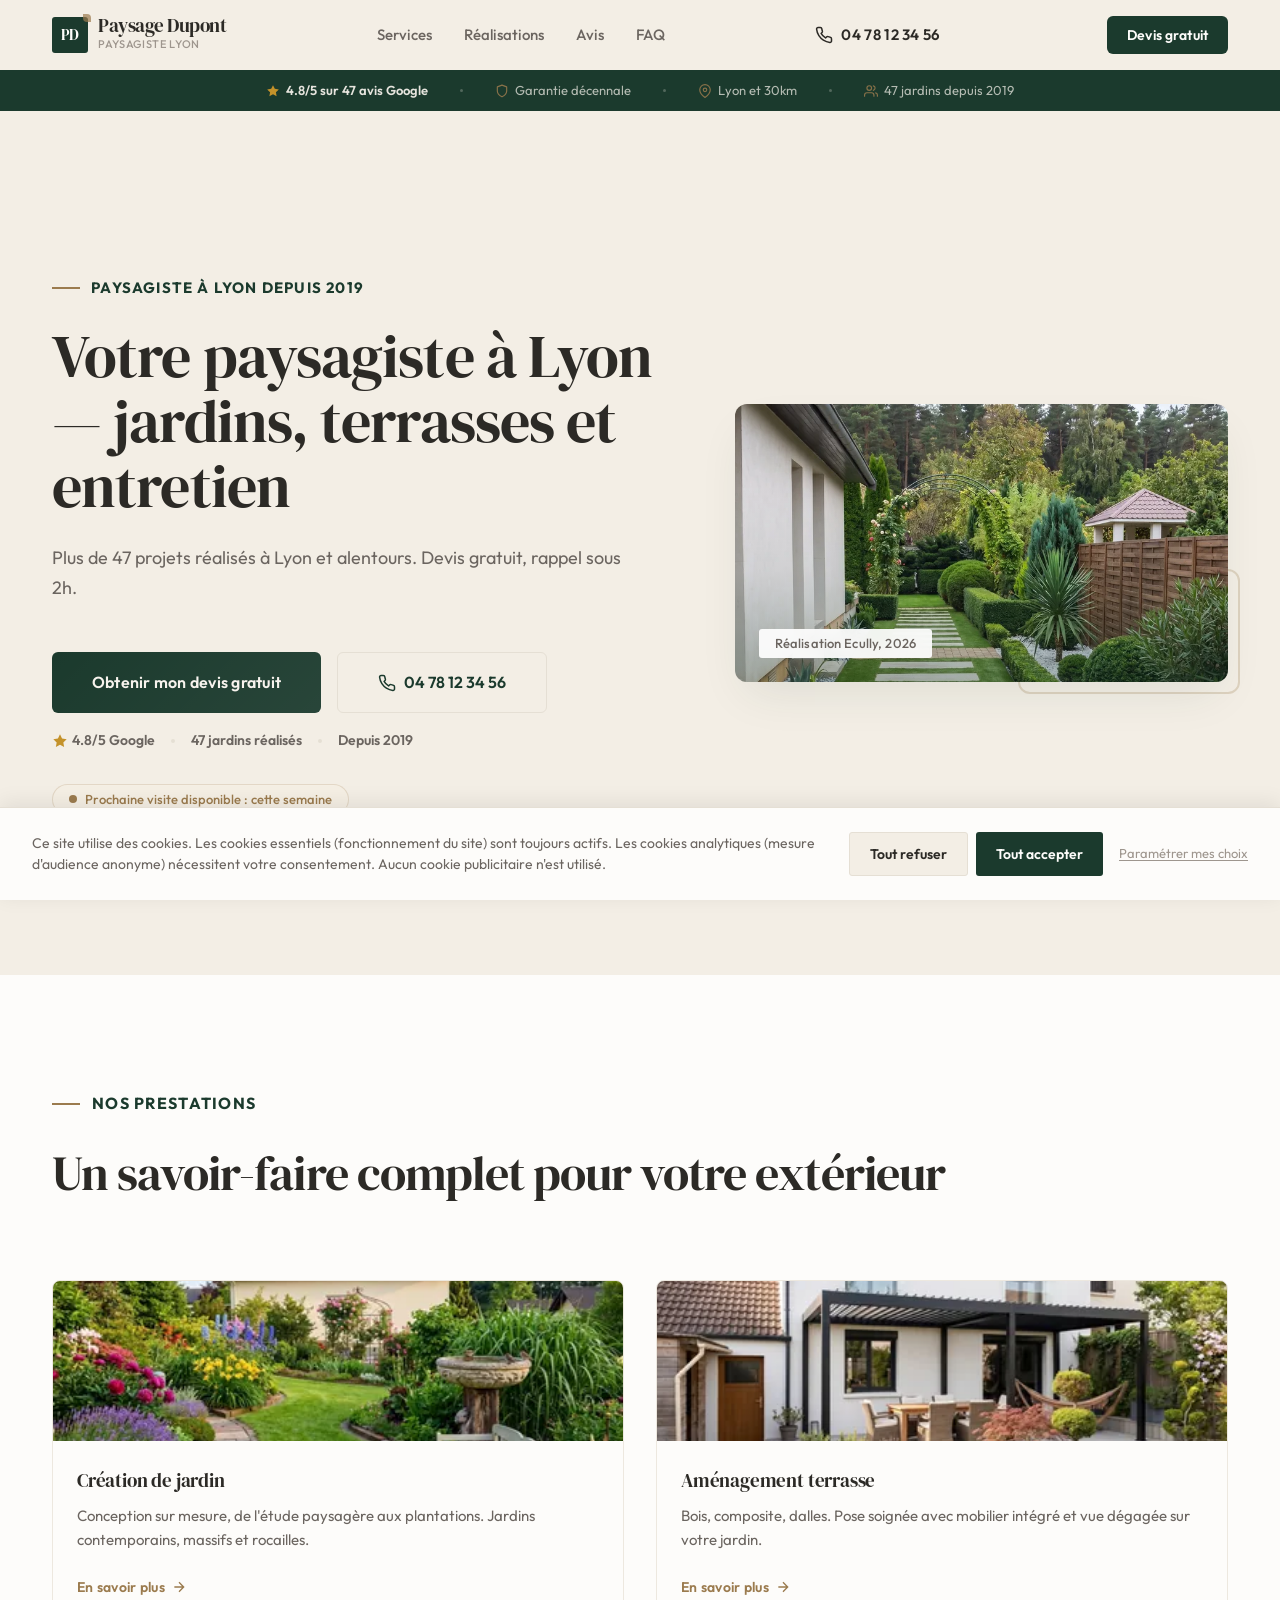
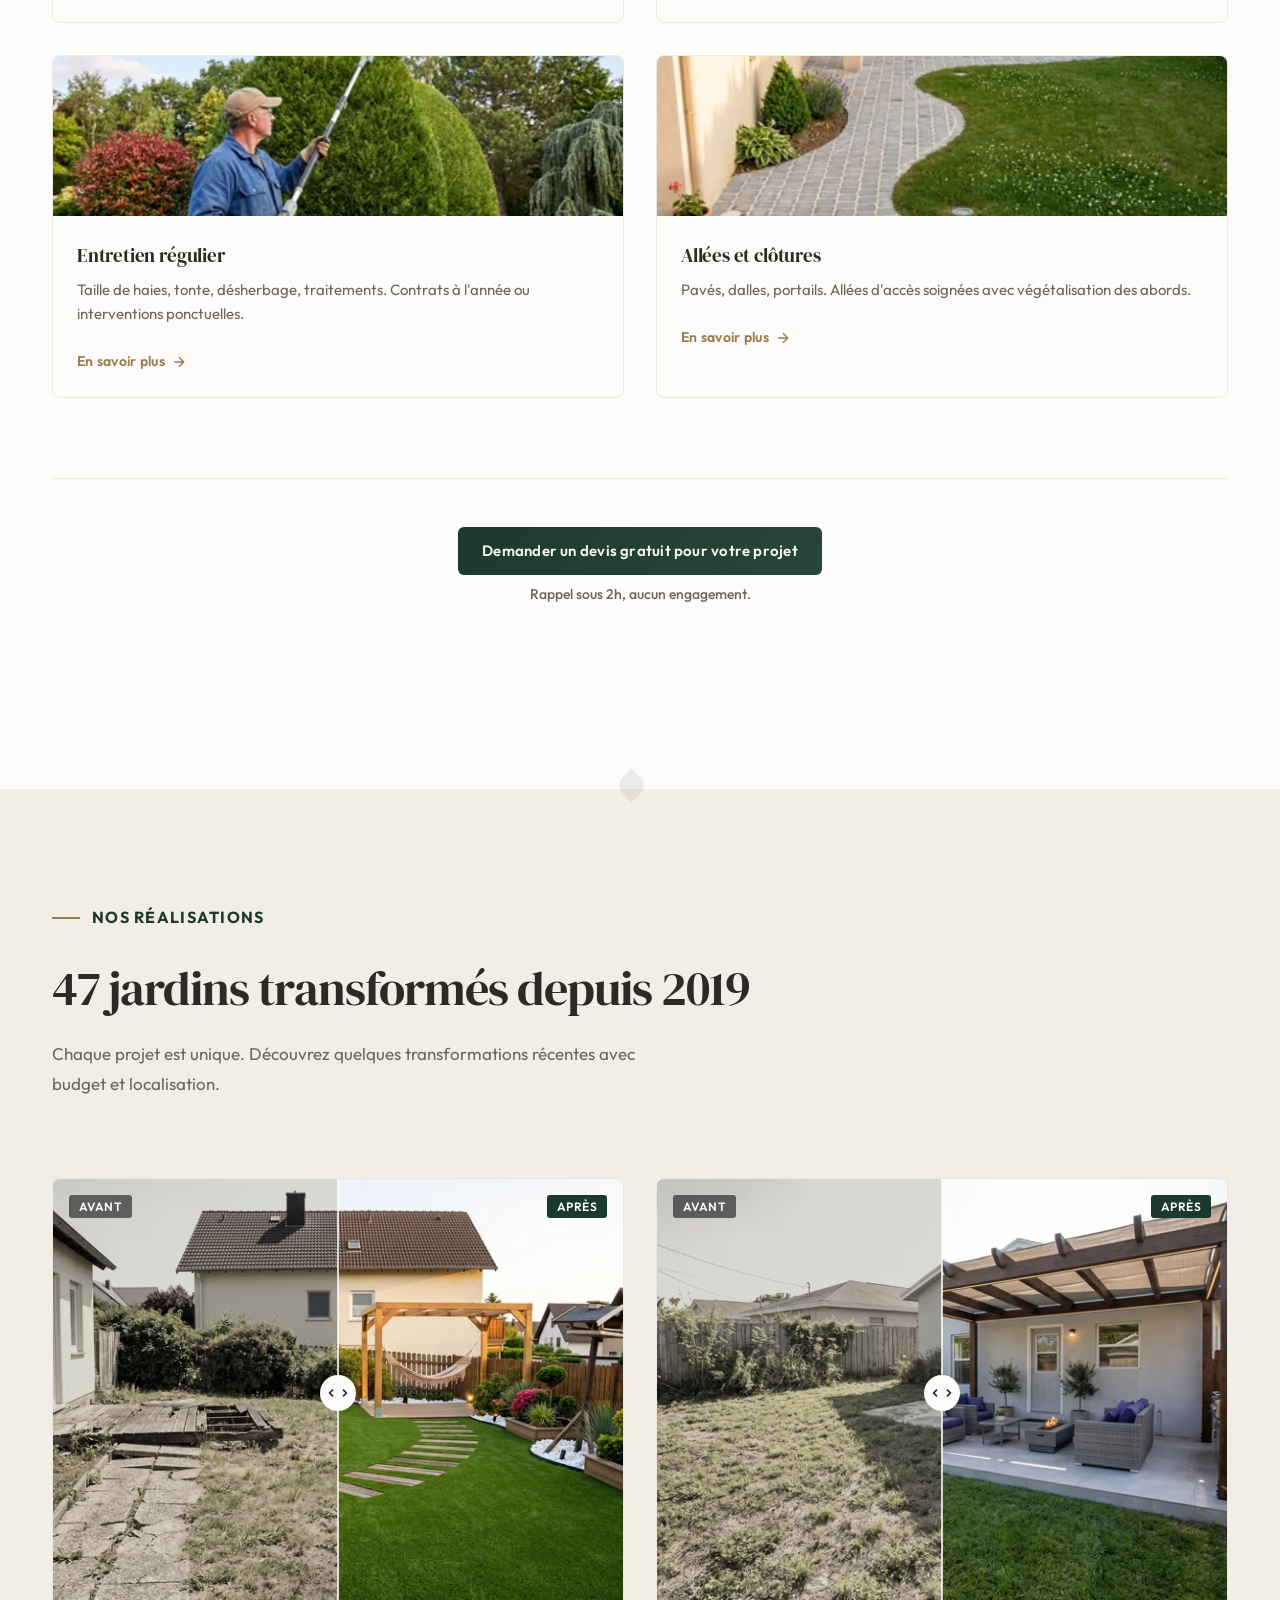
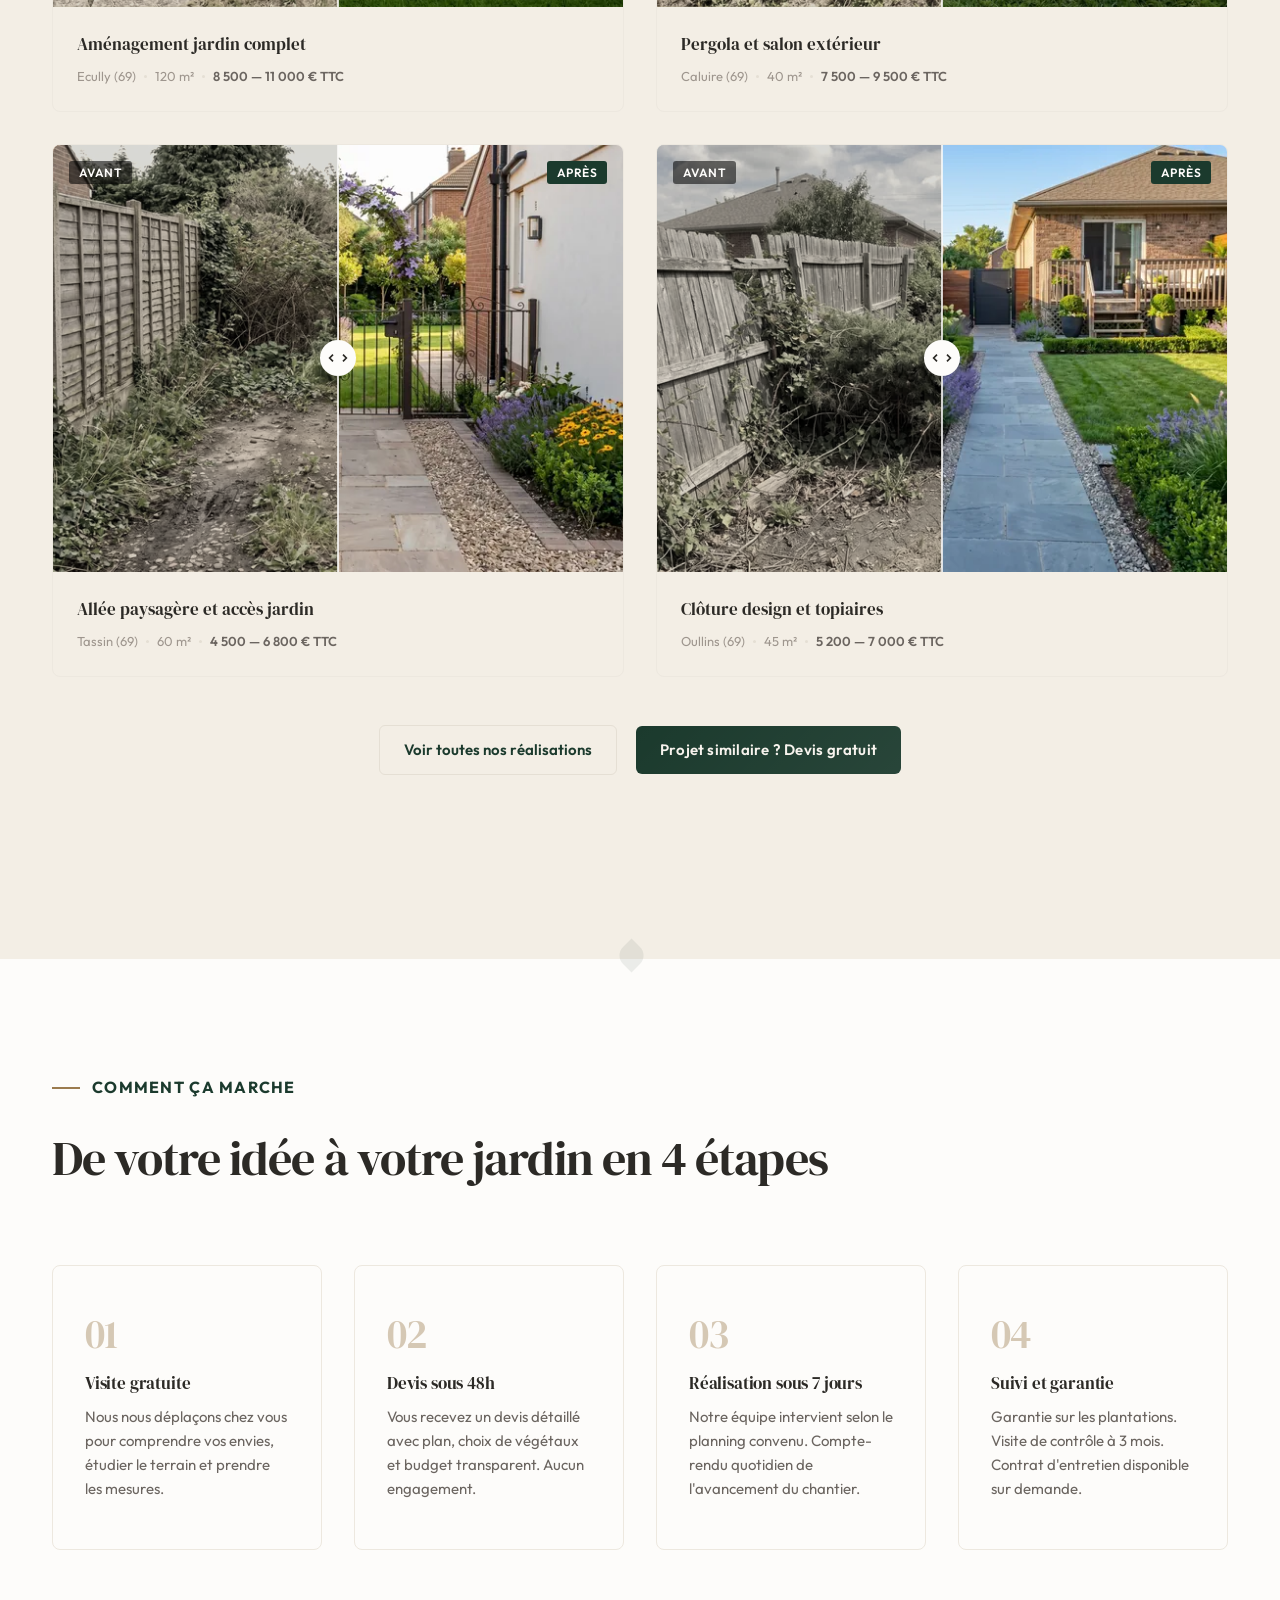
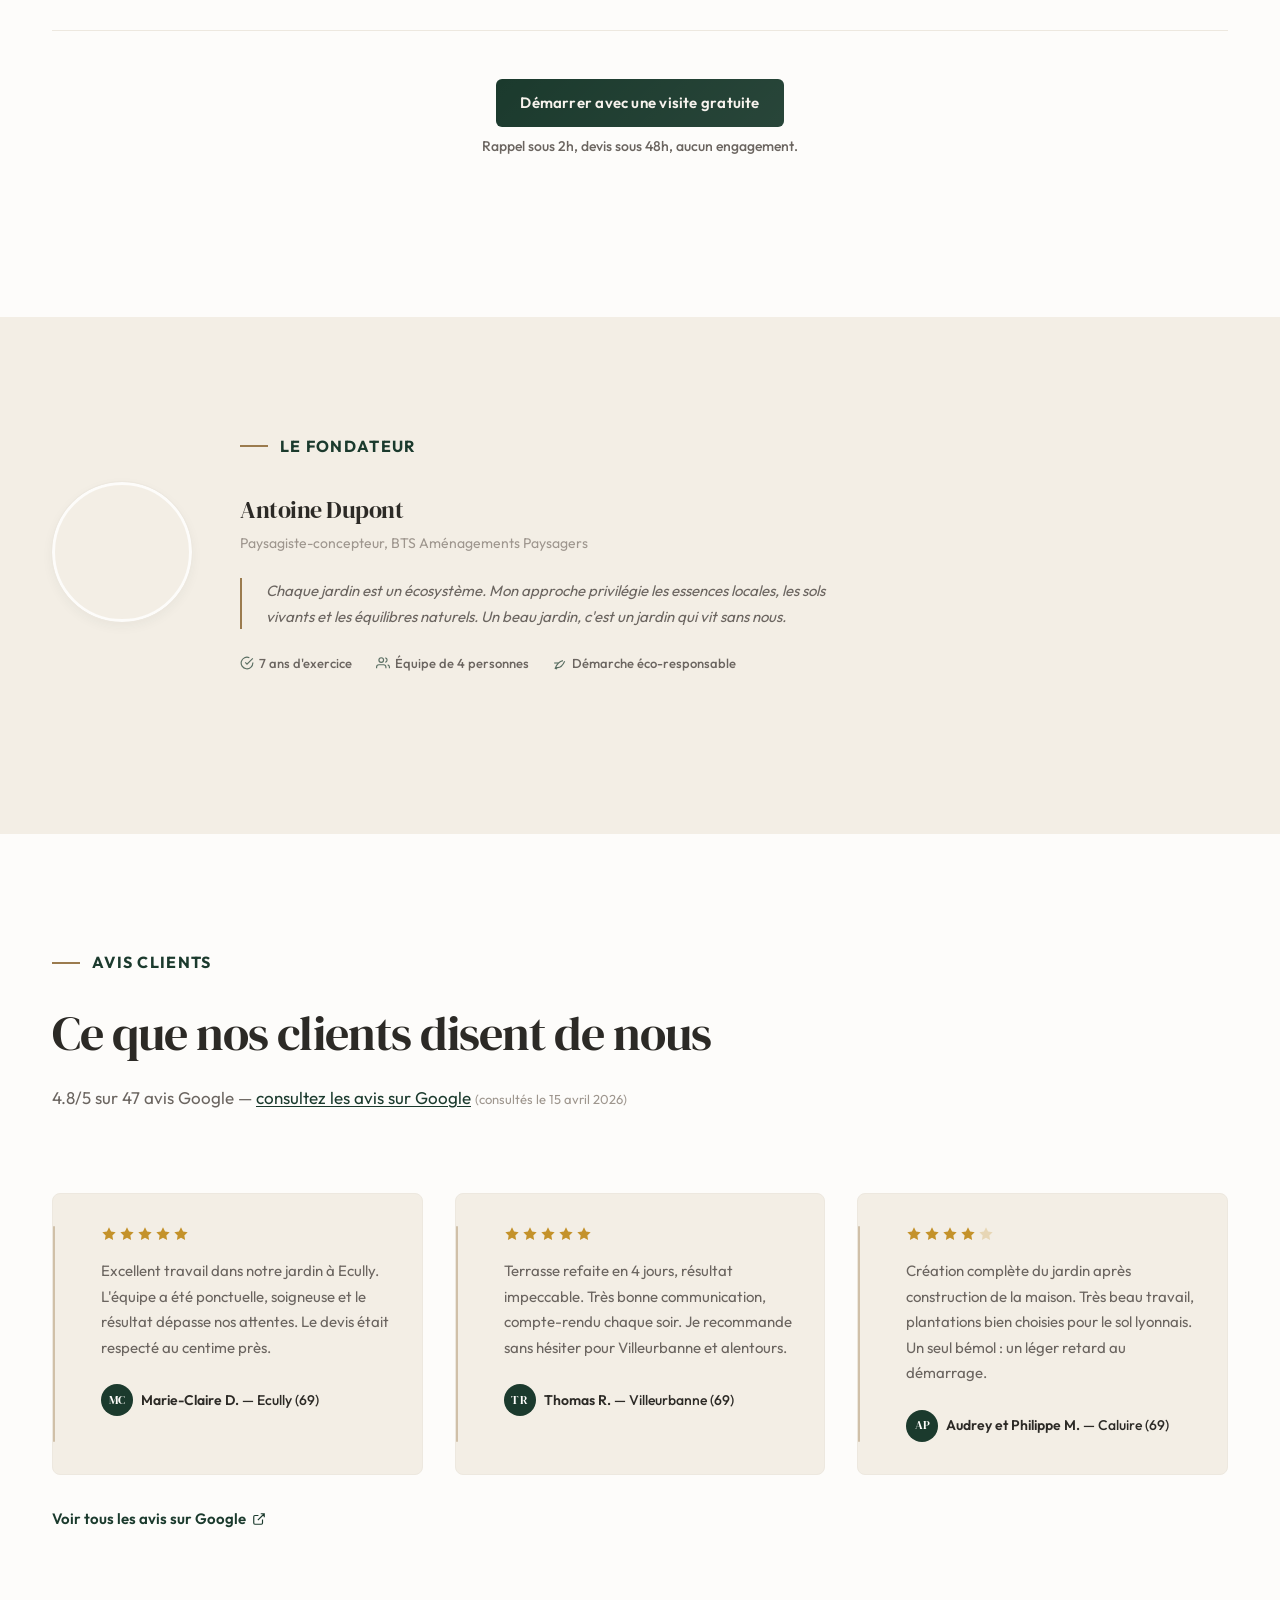
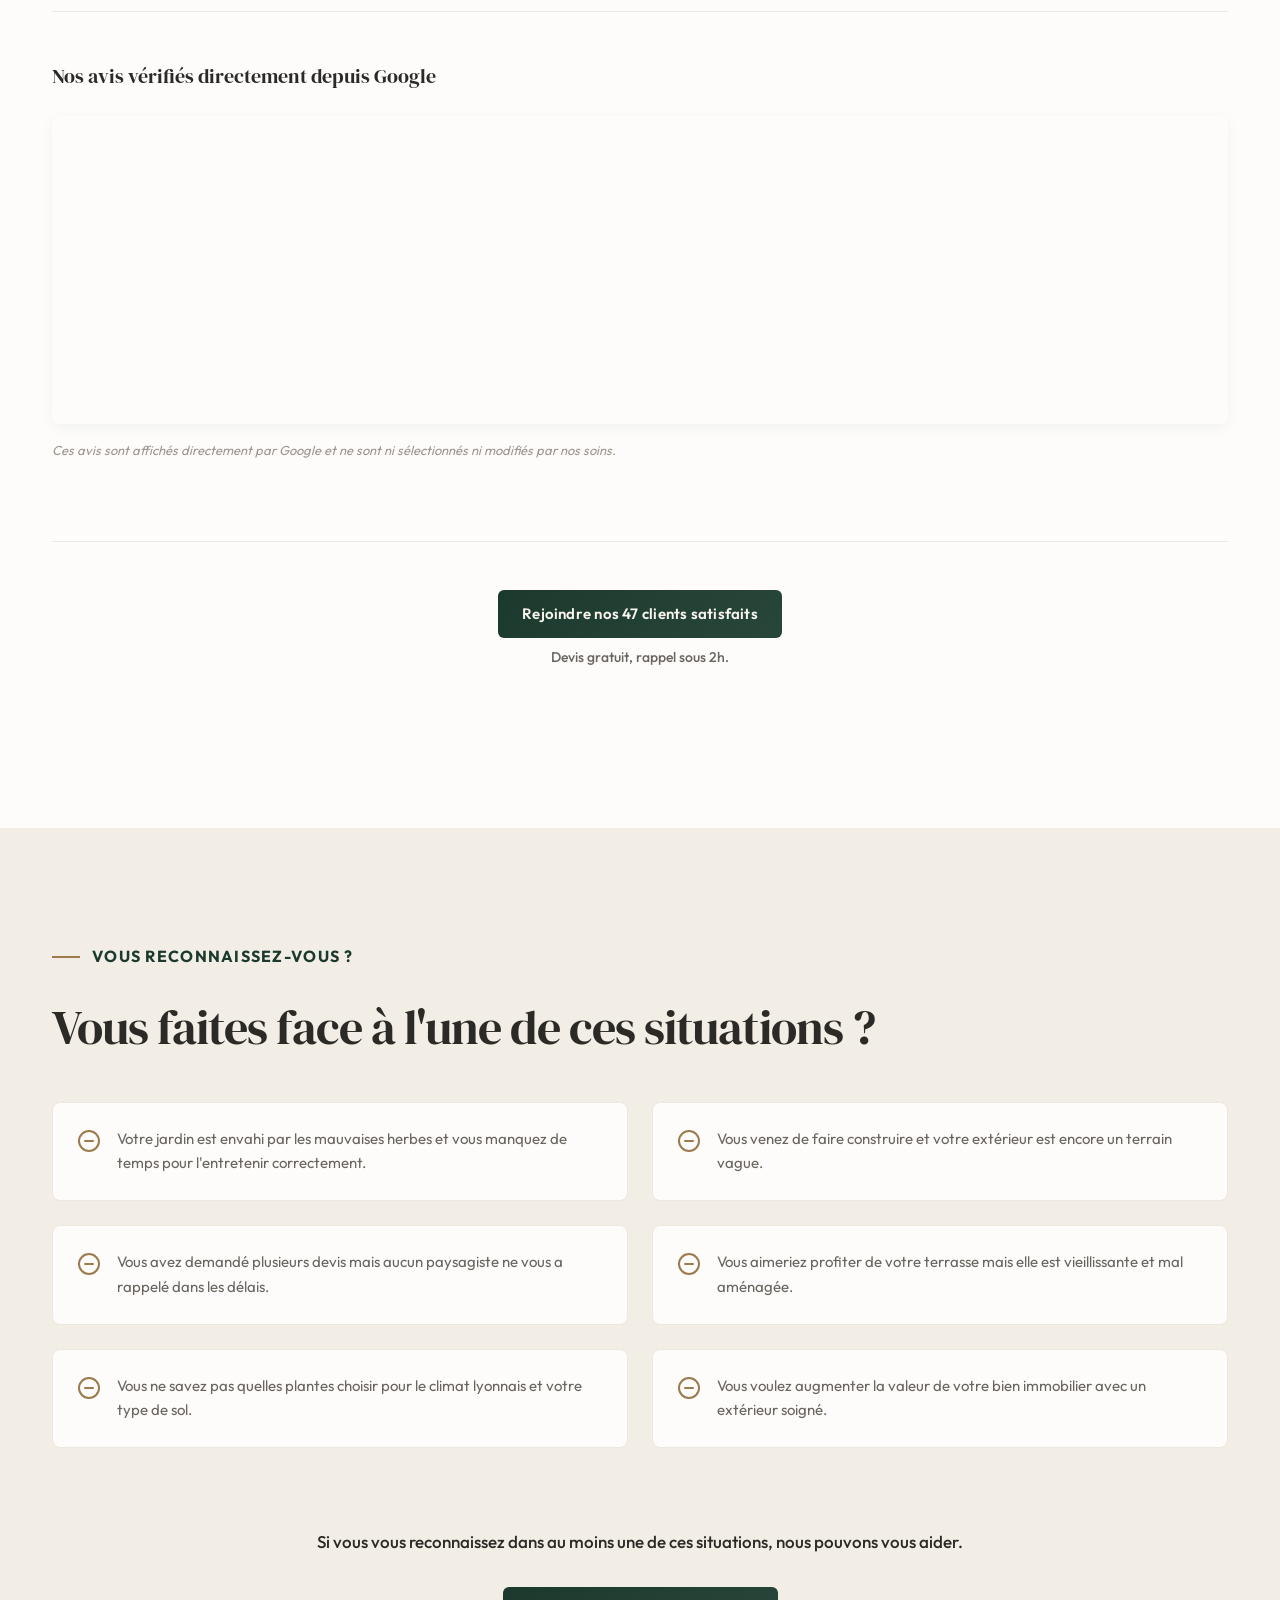
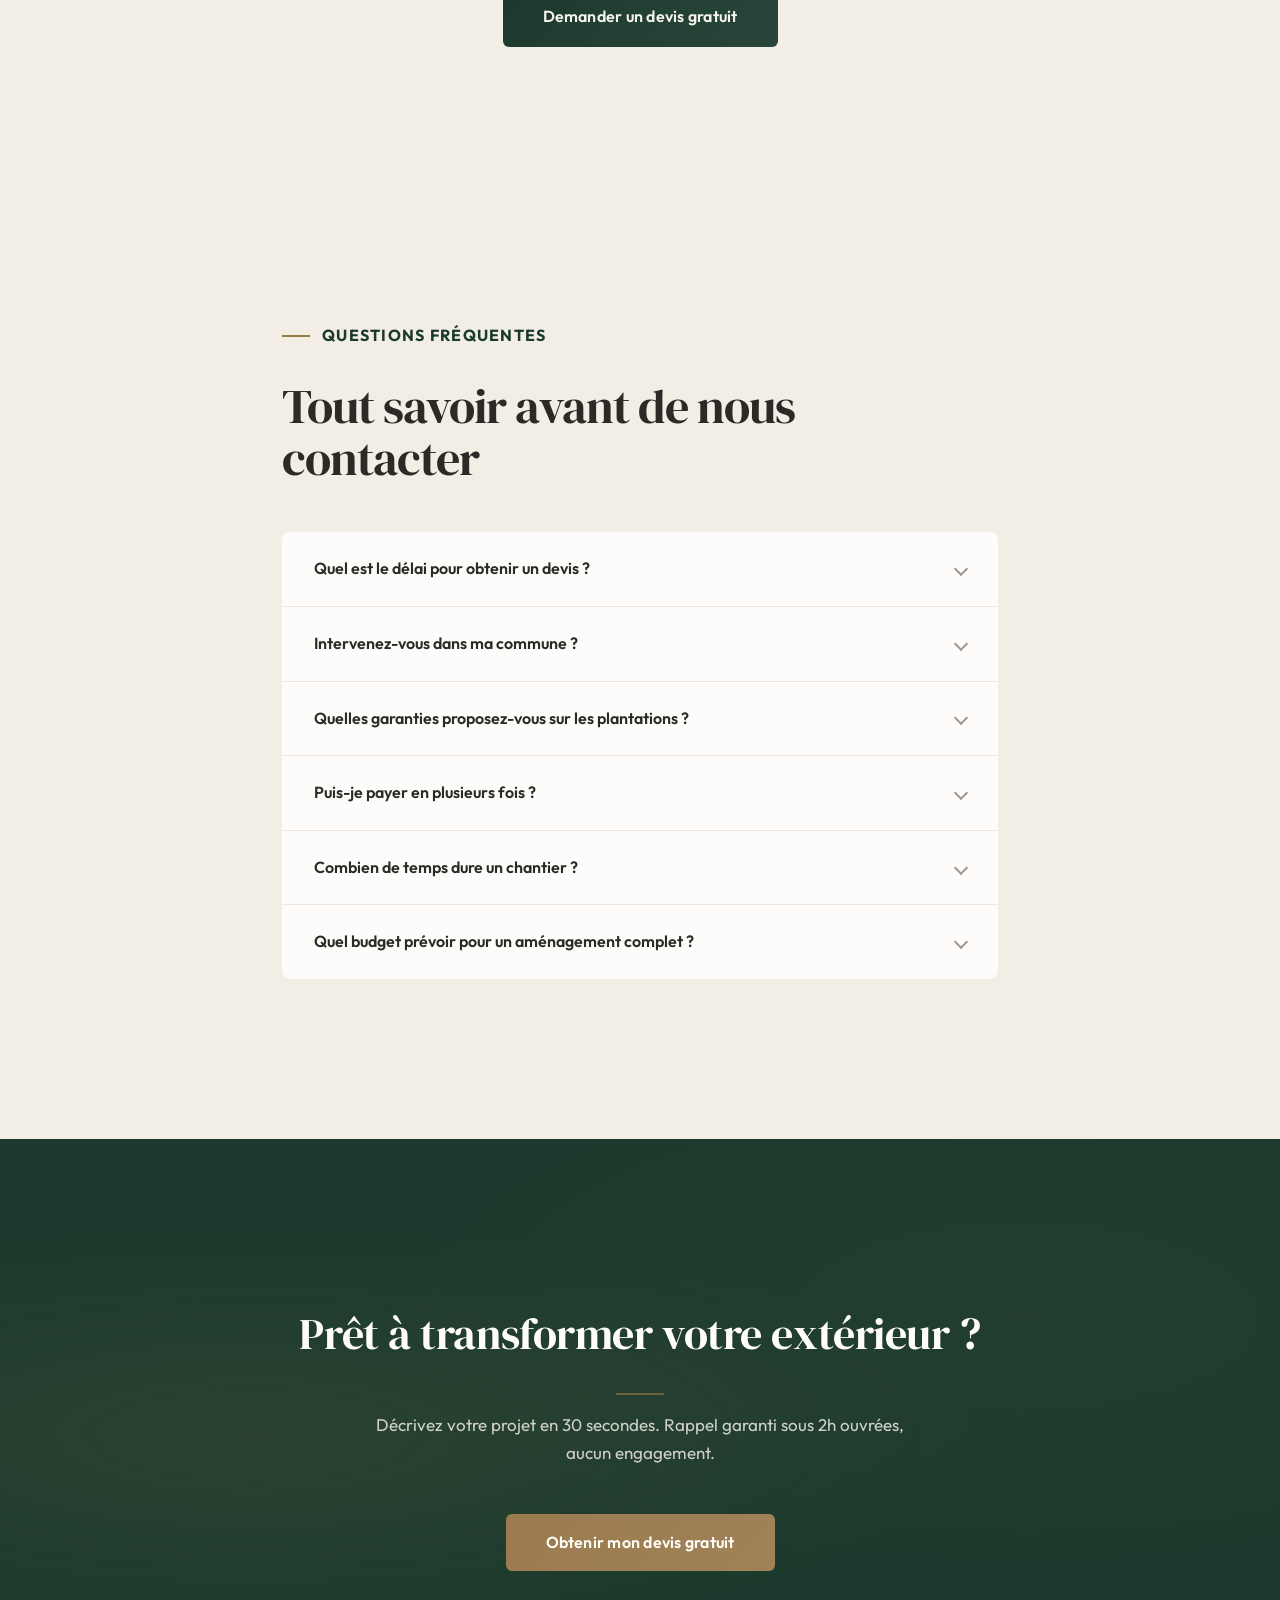
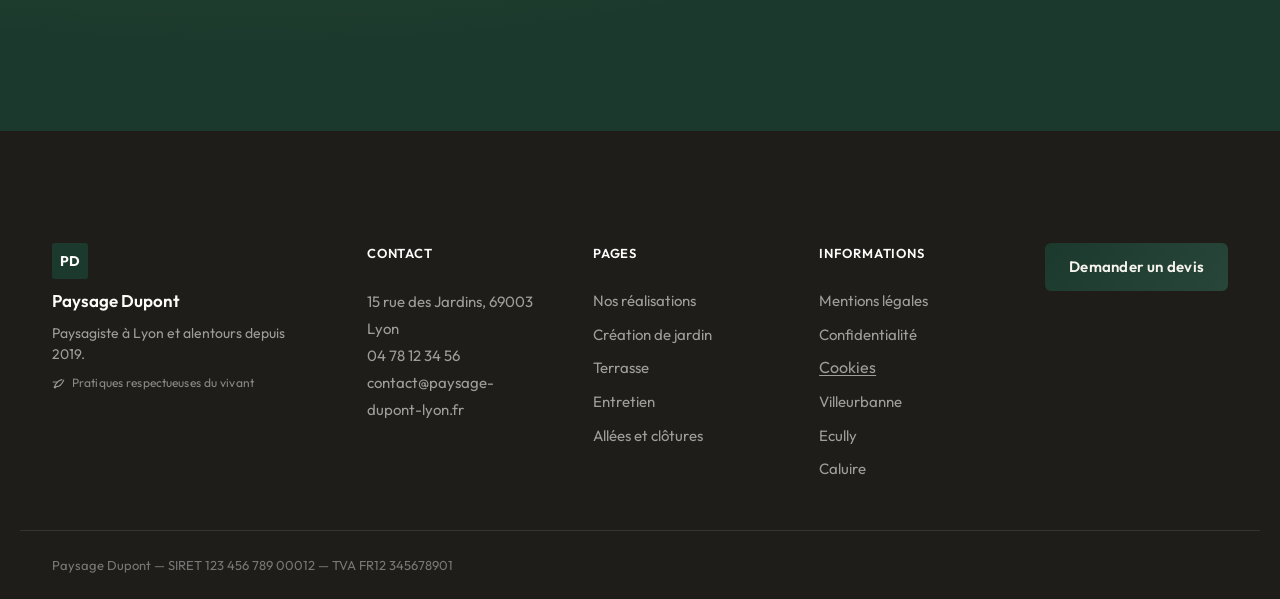
==== commit ed80373d: "SEO fixes: shorter title/description, keyword in H1, minified CSS/JS - Title: 75 -> 53 chars (under " ====
--- a/index.html
+++ b/index.html
@@ -3,9 +3,10 @@
 <head>
   <meta charset="UTF-8">
   <meta name="viewport" content="width=device-width, initial-scale=1.0">
-  <title>Paysagiste Lyon — Paysage Dupont | Création Jardin, Terrasse & Entretien</title>
-  <meta name="description" content="Paysagiste à Lyon et alentours. Création de jardins, aménagement de terrasses, entretien régulier. Devis gratuit sous 2h, visite offerte. 47 jardins réalisés depuis 2019, noté 4.8/5 sur Google. Garantie décennale.">
+  <title>Paysagiste Lyon — Paysage Dupont | Jardin & Terrasse</title>
+  <meta name="description" content="Paysagiste à Lyon. Création de jardins, terrasses et entretien. Devis gratuit sous 2h, visite offerte. 47 réalisations depuis 2019, noté 4.8/5 Google.">
   <meta name="robots" content="index, follow">
+  <meta name="google-site-verification" content="x6vaI5-bXoEk-vtnmMxOJCSjOsouBXnyoTb2oJuc5QA" />
   <link rel="canonical" href="https://paysage-dupont-lyon.fr/">
 
   <!-- Open Graph -->
@@ -35,7 +36,7 @@
   <link rel="preconnect" href="https://fonts.gstatic.com" crossorigin>
   <link href="https://fonts.googleapis.com/css2?family=DM+Serif+Display&family=Outfit:wght@400;500;600;700;800&display=swap" rel="stylesheet">
 
-  <link rel="stylesheet" href="css/style.css?v=2">
+  <link rel="stylesheet" href="css/style.min.css?v=3">
 
   <!-- INSTRUCTION CMP : Remplacer le cookie banner custom par Tarteaucitron.js (CNIL conforme)
        1. Ajouter <script src="https://cdn.jsdelivr.net/npm/tarteaucitron@latest/tarteaucitron.js"></script>
@@ -363,7 +364,7 @@
       <div class="hero__inner">
         <div class="hero__content">
           <span class="hero__label">Paysagiste à Lyon depuis 2019</span>
-          <h1 class="hero__title">Création de jardins, terrasses et entretien d'extérieurs</h1>
+          <h1 class="hero__title">Votre paysagiste à Lyon — jardins, terrasses et entretien</h1>
           <p class="hero__subtitle">Plus de 47 projets réalisés à Lyon et alentours. Devis gratuit, rappel sous 2h.</p>
           <div class="hero__actions">
             <a href="pages/contact.html?ref=hero_cta" class="btn btn--primary btn--lg">Obtenir mon devis gratuit</a>
@@ -1023,6 +1024,6 @@
     <input type="text" name="consent_id">
   </form>
 
-  <script src="js/main.js?v=2"></script>
+  <script src="js/main.min.js?v=3"></script>
 </body>
 </html>
--- a/css/style.min.css
+++ b/css/style.min.css
@@ -0,0 +1 @@
+:root{--clr-bg:#f3eee5;--clr-surface:#fdfcfa;--clr-text:#2c2a26;--clr-text-secondary:#6b6560;--clr-text-muted:#9e968e;--clr-border:#e5dfd4;--clr-border-light:#ede8df;--clr-accent:#1b3a2d;--clr-accent-hover:#264d3c;--clr-accent-light:#e8ede9;--clr-accent-surface:#f2f5f0;--clr-brass:#9b7b4e;--clr-brass-hover:#836840;--clr-brass-light:#f5efe4;--clr-sage-50:#f2f5f0;--clr-sage-100:#e4eade;--clr-earth-100:#ede6dc;--clr-stone-100:#e8e4de;--clr-star:#c4922a;--clr-white:#fdfcfa;--font-display:'DM Serif Display','Georgia',serif;--font-body:'Outfit',system-ui,-apple-system,sans-serif;--font-weight-normal:400;--font-weight-medium:500;--font-weight-semibold:600;--font-weight-bold:700;--font-weight-extrabold:800;--space-xs:.25rem;--space-sm:.5rem;--space-md:1rem;--space-lg:1.5rem;--space-xl:2rem;--space-2xl:3rem;--space-3xl:5rem;--space-4xl:7rem;--space-5xl:10rem;--max-width:1240px;--max-width-narrow:780px;--ease-out:cubic-bezier(0.16,1,0.3,1);--ease-premium:cubic-bezier(0.22,1,0.36,1);--duration-fast:150ms;--duration-normal:280ms;--duration-slow:450ms;--shadow-sm:0 1px 2px rgba(44,58,50,0.03);--shadow-md:0 4px 12px rgba(44,58,50,0.05);--shadow-lg:0 12px 32px -4px rgba(44,58,50,0.07);--shadow-premium:0 20px 44px -12px rgba(27,58,45,0.10);--radius-sm:3px;--radius-md:6px;--radius-lg:8px;--radius-xl:12px}*,*::before,*::after{box-sizing:border-box;margin:0;padding:0}html{scroll-behavior:smooth;-webkit-text-size-adjust:100%}body{font-family:var(--font-body);font-weight:var(--font-weight-normal);color:var(--clr-text);background:var(--clr-bg);line-height:1.6;-webkit-font-smoothing:antialiased;-moz-osx-font-smoothing:grayscale}img{max-width:100%;height:auto;display:block}a{color:inherit;text-decoration:none;transition:color var(--duration-fast) var(--ease-out)}ul{list-style:none}address{font-style:normal}button{cursor:pointer;border:0;background:0;font:inherit}::selection{background:var(--clr-brass-light);color:var(--clr-text)}body::after{content:"";position:fixed;inset:0;pointer-events:none;z-index:99999;opacity:.03;background-image:url("data:image/svg+xml,%3CsvgviewBox='00256256'xmlns='http://www.w3.org/2000/svg'%3E%3Cfilterid='noise'%3E%3CfeTurbulencetype='fractalNoise'baseFrequency='0.65'numOctaves='3'stitchTiles='stitch'/%3E%3C/filter%3E%3Crectwidth='100%25'height='100%25'filter='url(%23noise)'/%3E%3C/svg%3E")}:focus-visible{outline:2px solid var(--clr-accent);outline-offset:3px;border-radius:var(--radius-sm)}.btn:focus-visible{outline:2px solid var(--clr-brass);outline-offset:3px;box-shadow:0 0 0 4px var(--clr-brass-light)}a:focus-visible{outline:2px solid var(--clr-accent);outline-offset:2px}@media(prefers-reduced-motion:reduce){*,*::before,*::after{animation-duration:.01ms !important;animation-iteration-count:1 !important;transition-duration:.01ms !important}.reveal{opacity:1;transform:none}html{scroll-behavior:auto}}.skip-link{position:absolute;top:-100%;left:50%;transform:translateX(-50%);background:var(--clr-accent);color:var(--clr-white);padding:var(--space-sm) var(--space-md);border-radius:var(--radius-sm);z-index:9999;font-weight:var(--font-weight-medium)}.skip-link:focus{top:var(--space-md)}.cookie-banner[hidden]{display:none !important}.cookie-banner{position:fixed;bottom:0;left:0;right:0;background:var(--clr-surface);border-top:1px solid var(--clr-border);padding:var(--space-lg) var(--space-xl);z-index:10000;box-shadow:0 -4px 20px rgba(0,0,0,0.08)}.cookie-inner{max-width:var(--max-width);margin:0 auto;display:flex;flex-wrap:wrap;align-items:center;gap:var(--space-md)}.cookie-text{flex:1 1 300px;font-size:.875rem;color:var(--clr-text-secondary);line-height:1.5}.cookie-actions{display:flex;gap:var(--space-sm)}.cookie-btn{padding:.625rem 1.25rem;border-radius:var(--radius-sm);font-size:.875rem;font-weight:var(--font-weight-semibold);transition:all var(--duration-fast) var(--ease-out)}.cookie-btn--refuse{background:var(--clr-bg);color:var(--clr-text);border:1px solid var(--clr-border)}.cookie-btn--refuse:hover{background:var(--clr-border-light)}.cookie-btn--accept{background:var(--clr-accent);color:var(--clr-white)}.cookie-btn--accept:hover{background:var(--clr-accent-hover)}.cookie-link{font-size:.8125rem;color:var(--clr-text-muted);text-decoration:underline;text-underline-offset:2px}.header{position:sticky;top:0;z-index:1000;background:var(--clr-bg)}.header__inner{max-width:var(--max-width);margin:0 auto;padding:var(--space-md) var(--space-xl);display:flex;align-items:center;justify-content:space-between;gap:var(--space-xl)}.header__logo{display:flex;align-items:center;gap:.625rem}.header__logo-mark{display:flex;align-items:center;justify-content:center;width:36px;height:36px;background:var(--clr-accent);color:var(--clr-white);font-family:var(--font-display);font-weight:var(--font-weight-normal);font-size:.9375rem;border-radius:var(--radius-sm);letter-spacing:-.03em;position:relative}.header__logo-mark::after{content:"";position:absolute;top:-3px;right:-3px;width:8px;height:8px;background:var(--clr-brass);border-radius:0 50% 0 50%;opacity:.7}.header__logo-text{font-family:var(--font-display);font-weight:var(--font-weight-normal);font-size:1.1875rem;letter-spacing:-.025em;color:var(--clr-text);line-height:1}.header__logo-info{display:flex;flex-direction:column}.header__logo-city{font-family:var(--font-body);font-size:.6875rem;font-weight:var(--font-weight-medium);color:var(--clr-text-muted);letter-spacing:.06em;text-transform:uppercase;margin-top:1px}.header__nav-list{display:flex;gap:var(--space-xl)}.header__nav-list a{font-size:.9375rem;color:var(--clr-text-secondary);font-weight:var(--font-weight-medium);transition:color var(--duration-normal) var(--ease-out);position:relative;padding-bottom:4px}.header__nav-list a::after{content:"";position:absolute;bottom:0;left:50%;width:0;height:1.5px;background:var(--clr-brass);transition:width var(--duration-normal) var(--ease-premium),left var(--duration-normal) var(--ease-premium);border-radius:1px}.header__nav-list a:hover{color:var(--clr-text)}.header__nav-list a:hover::after{width:100%;left:0}.header__nav-list a.is-active{color:var(--clr-text)}.header__nav-list a.is-active::after{width:100%;left:0;background:var(--clr-accent);opacity:.4}.header__phone{display:flex;align-items:center;gap:var(--space-sm);font-weight:var(--font-weight-semibold);font-size:.9375rem;color:var(--clr-text);white-space:nowrap;letter-spacing:.02em}.header__phone:hover{color:var(--clr-brass)}.header__phone-icon{flex-shrink:0}.header__cta-sticky{display:inline-block;padding:.5rem 1.25rem;background:var(--clr-accent);color:var(--clr-white);font-size:.875rem;font-weight:var(--font-weight-semibold);border-radius:var(--radius-md);letter-spacing:.01em;white-space:nowrap;transition:background var(--duration-fast),box-shadow var(--duration-fast);margin-left:var(--space-md)}.header__cta-sticky:hover{background:var(--clr-accent-hover);box-shadow:var(--shadow-md);color:var(--clr-white)}.header__burger{display:none;width:28px;height:20px;position:relative}.header__burger span{display:block;width:100%;height:2px;background:var(--clr-text);border-radius:2px;position:absolute;left:0;transition:all var(--duration-normal) var(--ease-out)}.header__burger span:nth-child(1){top:0}.header__burger span:nth-child(2){top:9px}.header__burger span:nth-child(3){top:18px}.header__burger[aria-expanded="true"] span:nth-child(1){transform:rotate(45deg);top:9px}.header__burger[aria-expanded="true"] span:nth-child(2){opacity:0}.header__burger[aria-expanded="true"] span:nth-child(3){transform:rotate(-45deg);top:9px}.trust-bar{background:var(--clr-accent);border-bottom:0}.trust-bar__inner{max-width:var(--max-width);margin:0 auto;padding:.625rem var(--space-xl);display:flex;align-items:center;justify-content:center;gap:var(--space-xl);font-size:.8125rem;color:rgba(247,243,237,0.7);font-weight:var(--font-weight-normal)}.trust-bar__item{display:flex;align-items:center;gap:6px;white-space:nowrap}.trust-bar__item--rating{color:rgba(247,243,237,0.92);font-weight:var(--font-weight-semibold)}.trust-bar__item svg{color:var(--clr-brass);flex-shrink:0;opacity:.85}.trust-bar__item--rating svg{color:var(--clr-star);opacity:1}.trust-bar__sep{width:3px;height:3px;background:rgba(247,243,237,0.25);border-radius:50%}.mobile-nav{position:fixed;inset:0;background:var(--clr-surface);z-index:999;padding:5rem var(--space-xl) var(--space-xl)}.mobile-nav ul{display:flex;flex-direction:column;gap:var(--space-lg)}.mobile-nav a{font-size:1.25rem;font-weight:var(--font-weight-semibold);color:var(--clr-text)}.mobile-nav__cta{display:inline-block;padding:var(--space-md) var(--space-xl);background:var(--clr-accent);color:var(--clr-white) !important;border-radius:var(--radius-md);text-align:center;margin-top:var(--space-md)}.mobile-nav__phone{display:block;margin-top:var(--space-xl);font-size:1.125rem;color:var(--clr-accent);font-weight:var(--font-weight-semibold)}.btn{display:inline-flex;align-items:center;justify-content:center;gap:var(--space-sm);font-weight:var(--font-weight-semibold);font-size:.9375rem;border-radius:var(--radius-md);padding:.75rem 1.5rem;transition:all var(--duration-normal) var(--ease-out);white-space:nowrap}.btn--primary{background:var(--clr-accent);color:#f7f3ed;letter-spacing:.015em;position:relative;overflow:hidden}.btn--primary::before{content:"";position:absolute;inset:0;background:linear-gradient(135deg,transparent 0,rgba(255,255,255,0.06) 100%);pointer-events:none}.btn--primary:hover{background:var(--clr-accent-hover);box-shadow:0 8px 24px -4px rgba(27,58,45,0.2)}.btn--primary:active{transform:scale(0.97);box-shadow:none}.btn--outline{background:transparent;color:var(--clr-accent);border:1.5px solid var(--clr-border)}.btn--outline:hover{border-color:var(--clr-accent);background:var(--clr-accent-surface);color:var(--clr-accent)}.btn--brass{background:var(--clr-brass);color:#fffdf9;letter-spacing:.015em}.btn--brass:hover{background:var(--clr-brass-hover);box-shadow:0 8px 20px -4px rgba(155,123,78,0.3)}.btn--brass:active{transform:scale(0.97);box-shadow:none}.btn--lg{padding:1.0625rem 2.5rem;font-size:1rem}.section__inner{max-width:var(--max-width);margin:0 auto;padding:var(--space-4xl) var(--space-xl) var(--space-5xl)}.section__inner--narrow{max-width:var(--max-width-narrow)}.section__label{display:inline-flex;align-items:center;gap:.75em;font-size:1rem;font-weight:var(--font-weight-bold);color:var(--clr-accent);text-transform:uppercase;letter-spacing:.08em;margin-bottom:var(--space-xl);font-family:var(--font-body)}.section__label::before{content:"";display:inline-block;width:28px;height:2px;background:var(--clr-brass);flex-shrink:0}.section__title{font-family:var(--font-display);font-size:clamp(2rem,4.5vw,3rem);font-weight:var(--font-weight-normal);letter-spacing:-.02em;line-height:1.08;margin-bottom:var(--space-lg);color:var(--clr-text)}.section__desc{font-size:1.0625rem;color:var(--clr-text-secondary);line-height:1.75;max-width:55ch;margin-bottom:var(--space-md)}.hero{background:var(--clr-bg);overflow:hidden}.hero__inner{max-width:var(--max-width);margin:0 auto;padding:var(--space-5xl) var(--space-xl);display:grid;grid-template-columns:1.1fr .9fr;gap:var(--space-3xl);align-items:center}.hero__label{display:inline-flex;align-items:center;gap:.75em;font-size:.9375rem;font-weight:var(--font-weight-bold);color:var(--clr-accent);text-transform:uppercase;letter-spacing:.08em;margin-bottom:var(--space-lg);font-family:var(--font-body)}.hero__label::before{content:"";display:inline-block;width:28px;height:2px;background:var(--clr-brass);flex-shrink:0}.hero__proof{display:flex;align-items:center;gap:var(--space-md);margin-bottom:var(--space-md);font-size:.875rem;font-weight:var(--font-weight-semibold);color:var(--clr-text-secondary)}.hero__proof-item{display:inline-flex;align-items:center;gap:4px}.hero__proof-star{color:var(--clr-star)}.hero__proof-sep{width:4px;height:4px;background:var(--clr-border);border-radius:50%;flex-shrink:0}.hero__title{font-family:var(--font-display);font-size:clamp(2.25rem,5.5vw,3.75rem);font-weight:var(--font-weight-normal);letter-spacing:-.015em;line-height:1.08;margin-bottom:var(--space-lg);color:var(--clr-text)}.hero__subtitle{font-size:1.125rem;color:var(--clr-text-secondary);line-height:1.7;margin-bottom:var(--space-2xl);max-width:48ch}.hero__actions{display:flex;flex-wrap:wrap;gap:var(--space-md);margin-bottom:var(--space-md)}.hero__phone-btn{gap:.5rem}.hero__reassurance{font-size:.8125rem;color:var(--clr-text-muted)}.hero__visual{position:relative;z-index:0}.hero__img-wrapper{width:100%;aspect-ratio:16/9;border-radius:var(--radius-xl);position:relative;overflow:hidden;box-shadow:var(--shadow-premium)}.hero__img-wrapper picture,.hero__img-wrapper picture img{display:block;width:100%;height:100%;object-fit:cover;object-position:center}.hero__img-wrapper::after{content:"";position:absolute;inset:0;background:linear-gradient(to top,rgba(27,58,45,0.35) 0,rgba(27,58,45,0.08) 40%,transparent 70%);z-index:1;pointer-events:none}.hero__visual::after{content:"";position:absolute;bottom:-12px;right:-12px;width:45%;height:45%;border:2px solid var(--clr-brass);border-radius:var(--radius-xl);opacity:.25;z-index:-1;transition:opacity var(--duration-slow) var(--ease-out)}.hero__visual:hover::after{opacity:.45}.hero__img-overlay{position:absolute;bottom:var(--space-lg);left:var(--space-lg);z-index:2}.hero__img-badge{display:inline-block;padding:var(--space-xs) var(--space-md);background:rgba(255,255,255,0.92);backdrop-filter:blur(8px);border-radius:var(--radius-sm);font-size:.8125rem;font-weight:var(--font-weight-medium);color:var(--clr-text-secondary);letter-spacing:.01em}.services{background:var(--clr-surface)}.services__grid{display:grid;grid-template-columns:repeat(2,1fr);gap:var(--space-xl);margin-top:var(--space-3xl)}.service-card{background:var(--clr-surface);border-radius:var(--radius-lg);border:1px solid var(--clr-border-light);overflow:hidden;transition:box-shadow var(--duration-normal) var(--ease-premium)}.service-card:hover{box-shadow:var(--shadow-lg)}.service-card__img{height:160px;overflow:hidden}.service-card__img picture,.service-card__img picture img,.service-card__img>img{display:block;width:100%;height:100%;object-fit:cover;object-position:center;transition:transform .6s var(--ease-premium)}.service-card:hover .service-card__img picture img,.service-card:hover .service-card__img>img{transform:scale(1.04)}.service-card__title{font-family:var(--font-display);font-size:1.1875rem;font-weight:var(--font-weight-normal);padding:var(--space-lg) var(--space-lg) var(--space-sm);letter-spacing:-.01em}.service-card__text{font-size:.9375rem;color:var(--clr-text-secondary);line-height:1.6;padding:0 var(--space-lg)}.service-card__link{display:inline-flex;align-items:center;gap:6px;padding:var(--space-lg);font-size:.875rem;font-weight:var(--font-weight-semibold);color:var(--clr-brass);letter-spacing:.02em;transition:gap var(--duration-normal) var(--ease-out),color var(--duration-fast)}.service-card__link:hover{gap:10px;color:var(--clr-brass-hover)}.realisations{background:var(--clr-bg)}.realisations__grid{display:grid;grid-template-columns:repeat(2,1fr);gap:var(--space-xl);margin-top:var(--space-3xl)}.projet-card{border-radius:var(--radius-lg);overflow:hidden;border:1px solid var(--clr-border-light);background:var(--clr-bg)}.projet-card__slider{position:relative;aspect-ratio:4/3;overflow:hidden;cursor:ew-resize;touch-action:pan-y}.projet-card__showcase{position:relative;aspect-ratio:4/3;overflow:hidden}.projet-card__showcase picture,.projet-card__showcase picture img{display:block;width:100%;height:100%;object-fit:cover;object-position:center}.projet-card__before,.projet-card__after{position:absolute;inset:0}.projet-card__before picture,.projet-card__after picture,.projet-card__before>img,.projet-card__after>img{display:block;width:100%;height:100%}.projet-card__before picture img,.projet-card__after picture img,.projet-card__before>img,.projet-card__after>img{width:100%;height:100%;object-fit:cover;object-position:center}.projet-card__before{background-color:#d4c8b8;z-index:1}.projet-card__before picture img,.projet-card__before>img{filter:sepia(0.3) saturate(0.5) brightness(0.85)}.projet-card__after{background-color:var(--clr-sage-100);z-index:0}.projet-card__before{clip-path:inset(0 50% 0 0)}.projet-card__label{position:absolute;top:var(--space-md);padding:2px 10px;font-size:.75rem;font-weight:var(--font-weight-semibold);border-radius:var(--radius-sm);color:var(--clr-white);text-transform:uppercase;letter-spacing:.04em}.projet-card__label--before{left:var(--space-md);background:rgba(0,0,0,0.55);z-index:3}.projet-card__label--after{right:var(--space-md);background:var(--clr-accent)}.projet-card__handle{position:absolute;top:0;bottom:0;left:50%;transform:translateX(-50%);z-index:5;display:flex;flex-direction:column;align-items:center;justify-content:center;pointer-events:none}.projet-card__handle-line{width:2px;flex:1;background:var(--clr-white);opacity:.8}.projet-card__handle-circle{width:36px;height:36px;border-radius:50%;background:var(--clr-white);display:flex;align-items:center;justify-content:center;box-shadow:var(--shadow-md);flex-shrink:0}.projet-card__handle-circle svg{color:var(--clr-text)}.projet-card__info{padding:var(--space-lg)}.projet-card__title{font-family:var(--font-display);font-size:1.0625rem;font-weight:var(--font-weight-normal);margin-bottom:var(--space-sm)}.projet-card__meta{display:flex;flex-wrap:wrap;align-items:center;gap:var(--space-sm);font-size:.8125rem;color:var(--clr-text-muted)}.projet-card__sep{width:3px;height:3px;background:var(--clr-border);border-radius:50%}.projet-card__budget{font-weight:var(--font-weight-semibold);color:var(--clr-text-secondary)}.realisations__cta{text-align:center;margin-top:var(--space-2xl)}.services::after,.realisations::after{content:"";display:block;width:24px;height:24px;margin:0 auto;background:var(--clr-accent);opacity:.08;border-radius:0 50% 0 50%;transform:rotate(45deg) translateY(12px)}.processus{background:var(--clr-surface)}.processus__grid{display:grid;grid-template-columns:repeat(4,1fr);gap:var(--space-xl);margin-top:var(--space-3xl)}.processus__step{padding:var(--space-2xl) var(--space-xl);border-radius:var(--radius-lg);background:var(--clr-surface);border:1px solid var(--clr-border-light);position:relative}.processus__number{display:block;font-family:var(--font-display);font-size:2.5rem;font-weight:var(--font-weight-normal);color:var(--clr-brass);letter-spacing:-.03em;margin-bottom:var(--space-md);opacity:.4;line-height:1}.processus__step-title{font-family:var(--font-display);font-size:1.0625rem;font-weight:var(--font-weight-normal);margin-bottom:var(--space-sm);letter-spacing:-.01em}.processus__step-text{font-size:.9375rem;color:var(--clr-text-secondary);line-height:1.6}.fondateur{background:var(--clr-bg)}.fondateur__inner{display:grid;grid-template-columns:auto 1fr;gap:var(--space-2xl);align-items:center;max-width:820px}.fondateur__portrait{width:140px;height:140px;flex-shrink:0}.fondateur__img{width:100%;height:100%;border-radius:50%;box-shadow:var(--shadow-md);border:3px solid var(--clr-surface);outline:1px solid var(--clr-border-light)}.fondateur__name{font-family:var(--font-display);font-size:1.5rem;font-weight:var(--font-weight-normal);letter-spacing:-.02em;color:var(--clr-text);margin-bottom:2px}.fondateur__role{font-size:.875rem;color:var(--clr-text-muted);margin-bottom:var(--space-lg)}.fondateur__quote{font-size:.9375rem;color:var(--clr-text-secondary);line-height:1.7;font-style:italic;padding-left:var(--space-lg);border-left:2px solid var(--clr-brass);margin-bottom:var(--space-lg)}.fondateur__credentials{display:flex;flex-wrap:wrap;gap:var(--space-lg)}.fondateur__credential{display:flex;align-items:center;gap:5px;font-size:.8125rem;color:var(--clr-text-secondary);font-weight:var(--font-weight-medium)}.fondateur__credential svg{color:var(--clr-accent);opacity:.7;flex-shrink:0}.avis{background:var(--clr-surface)}.avis__grid{display:grid;grid-template-columns:repeat(3,1fr);gap:var(--space-xl);margin-top:var(--space-3xl)}.avis-card{padding:var(--space-xl) var(--space-xl) var(--space-xl) var(--space-2xl);border-radius:var(--radius-lg);background:var(--clr-bg);border:1px solid var(--clr-border-light);position:relative;transition:box-shadow var(--duration-normal) var(--ease-premium)}.avis-card::before{content:"";position:absolute;left:0;top:var(--space-xl);bottom:var(--space-xl);width:2px;background:var(--clr-brass);border-radius:1px;opacity:.4;transition:opacity var(--duration-normal) var(--ease-out)}.avis-card:hover{box-shadow:var(--shadow-md)}.avis-card:hover::before{opacity:1}.avis-card__stars{display:flex;gap:2px;color:var(--clr-star);margin-bottom:var(--space-md)}.avis-card__text{font-size:.9375rem;color:var(--clr-text-secondary);line-height:1.7;margin-bottom:var(--space-lg)}.avis-card__author{display:flex;align-items:center;gap:var(--space-sm);font-size:.875rem;font-weight:var(--font-weight-medium);color:var(--clr-text)}.avis-card__author strong{font-weight:var(--font-weight-semibold)}.avis-card__avatar{width:32px;height:32px;border-radius:50%;background:var(--clr-accent);color:var(--clr-white);font-family:var(--font-display);font-size:.75rem;font-weight:var(--font-weight-normal);display:flex;align-items:center;justify-content:center;flex-shrink:0;letter-spacing:.02em}.avis__link{display:inline-flex;align-items:center;gap:6px;margin-top:var(--space-xl);font-size:.9375rem;font-weight:var(--font-weight-semibold);color:var(--clr-accent)}.avis__link:hover{text-decoration:underline;text-underline-offset:3px}.faq{background:var(--clr-bg)}.faq__list{margin-top:var(--space-2xl);display:flex;flex-direction:column;gap:1px;background:var(--clr-border-light);border-radius:var(--radius-lg);overflow:hidden}.faq__item{background:var(--clr-surface)}.faq__question{padding:var(--space-lg) var(--space-xl);font-weight:var(--font-weight-semibold);font-size:1rem;cursor:pointer;display:flex;align-items:center;justify-content:space-between;list-style:none;transition:background var(--duration-fast)}.faq__question::-webkit-details-marker{display:none}.faq__question::after{content:"";width:10px;height:10px;border-right:2px solid var(--clr-text-muted);border-bottom:2px solid var(--clr-text-muted);transform:rotate(45deg);transition:transform var(--duration-normal) var(--ease-premium);flex-shrink:0;margin-left:var(--space-md)}.faq__item[open] .faq__question::after{transform:rotate(-135deg)}.faq__question:hover{background:var(--clr-bg)}.faq__answer{padding:0 var(--space-xl) var(--space-lg);font-size:.9375rem;color:var(--clr-text-secondary);line-height:1.7;max-width:65ch}.section__cta-inline{text-align:center;margin-top:var(--space-3xl);padding-top:var(--space-2xl);border-top:1px solid var(--clr-border-light)}.section__cta-reassurance{margin-top:var(--space-sm);font-size:.875rem;color:var(--clr-text-secondary);font-weight:var(--font-weight-medium)}.qualification{background:var(--clr-bg)}.qualification__grid{display:grid;grid-template-columns:repeat(2,1fr);gap:var(--space-lg);margin-top:var(--space-2xl)}.qualification__item{display:flex;align-items:flex-start;gap:var(--space-md);padding:var(--space-lg);background:var(--clr-surface);border-radius:var(--radius-lg);border:1px solid var(--clr-border-light)}.qualification__icon{flex-shrink:0;color:var(--clr-brass);margin-top:2px}.qualification__item p{font-size:.9375rem;color:var(--clr-text-secondary);line-height:1.65}.qualification__cta{text-align:center;margin-top:var(--space-3xl)}.qualification__cta-text{font-size:1.0625rem;color:var(--clr-text);margin-bottom:var(--space-xl);font-weight:var(--font-weight-medium)}.cta-final{background:var(--clr-accent);color:#f0ebe3;position:relative;overflow:hidden}.cta-final::before{content:"";position:absolute;inset:0;background:radial-gradient(ellipse at 20% 50%,rgba(155,123,78,0.12) 0,transparent 50%),radial-gradient(ellipse at 80% 30%,rgba(155,123,78,0.06) 0,transparent 45%);pointer-events:none}.cta-final::after{content:"";position:absolute;inset:0;background:url("data:image/svg+xml,%3CsvgviewBox='00256256'xmlns='http://www.w3.org/2000/svg'%3E%3Cfilterid='noise'%3E%3CfeTurbulencetype='fractalNoise'baseFrequency='0.9'numOctaves='4'stitchTiles='stitch'/%3E%3C/filter%3E%3Crectwidth='100%25'height='100%25'filter='url(%23noise)'opacity='0.03'/%3E%3C/svg%3E");background-size:200px 200px;pointer-events:none;opacity:.5}.cta-final__inner{text-align:center;padding:var(--space-5xl) var(--space-xl);position:relative;z-index:1}.cta-final__title{font-family:var(--font-display);font-size:clamp(1.75rem,4vw,2.75rem);font-weight:var(--font-weight-normal);letter-spacing:-.01em;margin-bottom:var(--space-md);color:#fffdf9}.cta-final__title::after{content:"";display:block;width:48px;height:2px;background:var(--clr-brass);margin:var(--space-lg) auto 0;opacity:.6;border-radius:1px}.cta-final__text{font-size:1.0625rem;color:rgba(247,243,237,0.82);margin-bottom:var(--space-2xl);max-width:50ch;margin-left:auto;margin-right:auto}.cta-final .btn--primary{background:var(--clr-brass);color:#fffdf9;padding:1rem 2.5rem;font-size:1rem}.cta-final .btn--primary:hover{background:var(--clr-brass-hover);box-shadow:0 12px 28px -6px rgba(155,123,78,0.4);transform:translateY(-1px)}.footer{background:#1e1d1a;color:rgba(247,243,237,0.6)}.footer__inner{max-width:var(--max-width);margin:0 auto;padding:var(--space-4xl) var(--space-xl) var(--space-2xl);display:grid;grid-template-columns:1.5fr 1fr 1fr 1fr auto;gap:var(--space-2xl)}.footer__logo-mark{display:inline-flex;align-items:center;justify-content:center;width:36px;height:36px;background:var(--clr-accent);color:var(--clr-white);font-weight:var(--font-weight-bold);font-size:.875rem;border-radius:var(--radius-sm);margin-bottom:var(--space-sm)}.footer__logo-text{display:block;font-weight:var(--font-weight-semibold);color:var(--clr-white);font-size:1.0625rem;margin-bottom:var(--space-sm)}.footer__tagline{font-size:.875rem;line-height:1.5}.footer__eco{display:flex;align-items:center;gap:6px;font-size:.75rem;color:rgba(247,243,237,0.5);margin-top:var(--space-sm);letter-spacing:.01em}.footer__eco svg{color:var(--clr-sage-100);opacity:.6;flex-shrink:0}.footer__heading{font-size:.8125rem;font-weight:var(--font-weight-semibold);color:var(--clr-white);text-transform:uppercase;letter-spacing:.06em;margin-bottom:var(--space-lg)}.footer__address{font-size:.9375rem;line-height:1.8}.footer__address a{transition:color var(--duration-fast)}.footer__address a:hover{color:var(--clr-white)}.footer__links ul{display:flex;flex-direction:column;gap:var(--space-sm)}.footer__links a{font-size:.9375rem;transition:color var(--duration-fast)}.footer__links a:hover{color:var(--clr-white)}.footer__cta{display:flex;align-items:flex-start}.footer__bottom{max-width:var(--max-width);margin:0 auto;padding:var(--space-lg) var(--space-xl);border-top:1px solid rgba(255,255,255,0.1);font-size:.8125rem;color:rgba(255,255,255,0.4)}.mobile-sticky-call{display:none;position:fixed;bottom:var(--space-lg);right:var(--space-lg);background:var(--clr-accent);color:var(--clr-white);padding:.875rem 1.25rem;border-radius:50px;font-weight:var(--font-weight-semibold);font-size:.9375rem;align-items:center;gap:var(--space-sm);box-shadow:var(--shadow-lg);z-index:900;transition:transform var(--duration-normal) var(--ease-out)}.mobile-sticky-call:active{transform:scale(0.96)}.reveal{opacity:0;transform:translateY(20px);transition:opacity .5s var(--ease-premium),transform .5s var(--ease-premium)}.reveal--visible{opacity:1;transform:translateY(0)}.reveal--delay-1{transition-delay:60ms}.reveal--delay-2{transition-delay:140ms}.reveal--delay-3{transition-delay:220ms}.reveal--delay-4{transition-delay:300ms}.availability{display:inline-flex;align-items:center;gap:var(--space-sm);padding:var(--space-xs) var(--space-md);background:var(--clr-brass-light);border:1px solid rgba(155,123,78,0.2);border-radius:50px;font-size:.8125rem;font-weight:var(--font-weight-medium);color:var(--clr-brass);margin-top:var(--space-md)}.availability__dot{width:8px;height:8px;background:var(--clr-brass);border-radius:50%;animation:pulse-dot 2s ease-in-out infinite}@keyframes pulse-dot{0%,100%{opacity:1;transform:scale(1)}50%{opacity:.5;transform:scale(0.85)}}.avis__google-link{display:inline-flex;align-items:center;gap:6px;margin-top:var(--space-xl);font-size:.875rem;font-weight:var(--font-weight-semibold);color:var(--clr-brass);letter-spacing:.02em;transition:gap var(--duration-normal) var(--ease-out)}.avis__google-link:hover{gap:10px;text-decoration:underline;text-underline-offset:3px}.avis__google-embed{margin-top:var(--space-3xl);padding-top:var(--space-2xl);border-top:1px solid var(--clr-border-light)}.avis__google-embed-label{font-family:var(--font-display);font-size:1.25rem;margin-bottom:var(--space-lg);color:var(--clr-text)}.avis__google-embed-frame{border-radius:var(--radius-lg);overflow:hidden;box-shadow:var(--shadow-md)}.avis__google-embed-note{font-size:.8125rem;color:var(--clr-text-muted);margin-top:var(--space-md);font-style:italic}.service-hero{background:var(--clr-surface);border-bottom:1px solid var(--clr-border-light)}.service-hero__inner{max-width:var(--max-width);margin:0 auto;padding:var(--space-4xl) var(--space-xl) var(--space-3xl);display:grid;grid-template-columns:1.1fr .9fr;gap:var(--space-3xl);align-items:center}.service-hero__breadcrumb{font-size:.8125rem;color:var(--clr-text-muted);margin-bottom:var(--space-md)}.service-hero__breadcrumb a{color:var(--clr-accent)}.service-hero__breadcrumb a:hover{text-decoration:underline;text-underline-offset:2px}.service-hero__title{font-size:clamp(1.75rem,4vw,2.75rem);font-weight:var(--font-weight-extrabold);letter-spacing:-.03em;line-height:1.1;margin-bottom:var(--space-lg)}.service-hero__text{font-size:1.0625rem;color:var(--clr-text-secondary);line-height:1.7;margin-bottom:var(--space-xl);max-width:55ch}.service-hero__img{width:100%;aspect-ratio:4/3;border-radius:var(--radius-xl);overflow:hidden}.service-hero__img-placeholder{width:100%;height:100%;background:linear-gradient(135deg,var(--clr-sage-100) 0,var(--clr-sage-50) 100%)}.service-proof{background:var(--clr-surface);border-bottom:1px solid var(--clr-border-light)}.service-proof__inner{max-width:var(--max-width-narrow);margin:0 auto;padding:var(--space-2xl) var(--space-xl)}.service-proof__stats{display:flex;justify-content:center;gap:var(--space-3xl);margin-bottom:var(--space-xl)}.service-proof__stat{text-align:center}.service-proof__number{display:block;font-family:var(--font-display);font-size:1.75rem;color:var(--clr-accent);line-height:1.2}.service-proof__label{font-size:.8125rem;color:var(--clr-text-secondary);line-height:1.4}.service-proof__quote{margin:0;padding:var(--space-lg) var(--space-xl);border-left:3px solid var(--clr-accent);background:var(--clr-bg);border-radius:0 var(--radius) var(--radius) 0}.service-proof__quote p{font-size:.9375rem;font-style:italic;color:var(--clr-text);line-height:1.7;margin:0 0 var(--space-xs)}.service-proof__quote cite{font-size:.8125rem;font-style:normal;color:var(--clr-text-secondary)}@media(max-width:600px){.service-proof__stats{gap:var(--space-lg)}.service-proof__number{font-size:1.375rem}.service-proof__label{font-size:.75rem}}.service-content{background:var(--clr-bg)}.service-content__inner{max-width:var(--max-width-narrow);margin:0 auto;padding:var(--space-4xl) var(--space-xl)}.service-content__inner h2{font-size:1.5rem;font-weight:var(--font-weight-bold);letter-spacing:-.02em;margin-bottom:var(--space-md);margin-top:var(--space-2xl)}.service-content__inner h2:first-child{margin-top:0}.service-content__inner p{font-size:1rem;color:var(--clr-text-secondary);line-height:1.7;margin-bottom:var(--space-md)}.service-content__inner ul{margin-bottom:var(--space-lg);padding-left:0}.service-content__inner li{padding-left:1.5em;position:relative;font-size:1rem;color:var(--clr-text-secondary);line-height:1.7;margin-bottom:var(--space-sm)}.service-content__inner li::before{content:"";position:absolute;left:0;top:.65em;width:6px;height:6px;background:var(--clr-accent);border-radius:50%}.service-cta{background:var(--clr-surface);border-top:1px solid var(--clr-border-light)}.service-cta__inner{max-width:var(--max-width);margin:0 auto;padding:var(--space-3xl) var(--space-xl);display:flex;align-items:center;justify-content:space-between;gap:var(--space-xl);flex-wrap:wrap}.service-cta__text{font-size:1.25rem;font-weight:var(--font-weight-bold);letter-spacing:-.02em}.service-cta__sub{font-size:.9375rem;color:var(--clr-text-secondary);margin-top:var(--space-xs)}.city-hero{background:var(--clr-accent-surface);border-bottom:1px solid var(--clr-border-light)}.city-hero__inner{max-width:var(--max-width);margin:0 auto;padding:var(--space-4xl) var(--space-xl) var(--space-3xl);text-align:center}.city-hero__title{font-size:clamp(1.75rem,4vw,2.75rem);font-weight:var(--font-weight-extrabold);letter-spacing:-.03em;line-height:1.1;margin-bottom:var(--space-md)}.city-hero__subtitle{font-size:1.125rem;color:var(--clr-text-secondary);max-width:55ch;margin:0 auto var(--space-xl);line-height:1.6}.city-stats{display:flex;justify-content:center;gap:var(--space-2xl);margin-top:var(--space-xl)}.city-stat{text-align:center}.city-stat__number{display:block;font-size:2rem;font-weight:var(--font-weight-extrabold);color:var(--clr-accent);letter-spacing:-.03em}.city-stat__label{font-size:.8125rem;color:var(--clr-text-muted);font-weight:var(--font-weight-medium)}.gallery-filters{display:flex;flex-wrap:wrap;gap:var(--space-sm);margin-bottom:var(--space-2xl)}.gallery-filter{padding:var(--space-sm) var(--space-md);border-radius:50px;font-size:.875rem;font-weight:var(--font-weight-medium);color:var(--clr-text-secondary);border:1px solid var(--clr-border);background:var(--clr-surface);cursor:pointer;transition:all var(--duration-fast) var(--ease-out)}.gallery-filter:hover{border-color:var(--clr-accent);color:var(--clr-accent)}.gallery-filter--active{background:var(--clr-accent);color:var(--clr-white);border-color:var(--clr-accent)}.gallery-grid{display:grid;grid-template-columns:repeat(2,1fr);gap:var(--space-xl)}.gallery-item{transition:opacity var(--duration-normal) var(--ease-out)}.gallery-item--hidden{display:none}.field--valid .field__input::after,.field--valid .field__select::after{content:none}.field--valid{position:relative}.field__check{position:absolute;right:12px;top:38px;width:18px;height:18px;color:var(--clr-accent);opacity:0;transform:scale(0.8);transition:all var(--duration-fast) var(--ease-out)}.field--valid .field__check{opacity:1;transform:scale(1)}.cookie-modal[hidden]{display:none !important}.cookie-modal{position:fixed;inset:0;z-index:10001;display:flex;align-items:center;justify-content:center;background:rgba(0,0,0,0.4);backdrop-filter:blur(4px)}.cookie-modal__content{background:var(--clr-surface);border-radius:var(--radius-lg);padding:var(--space-2xl);max-width:480px;width:90%;box-shadow:var(--shadow-lg)}.cookie-modal__title{font-size:1.125rem;font-weight:var(--font-weight-bold);margin-bottom:var(--space-lg)}.cookie-category{display:flex;align-items:center;justify-content:space-between;padding:var(--space-md) 0;border-bottom:1px solid var(--clr-border-light)}.cookie-category:last-child{border-bottom:0}.cookie-category__info{flex:1}.cookie-category__name{font-size:.9375rem;font-weight:var(--font-weight-semibold)}.cookie-category__desc{font-size:.8125rem;color:var(--clr-text-muted);margin-top:2px}.cookie-toggle{position:relative;width:44px;height:24px;background:var(--clr-border);border-radius:12px;cursor:pointer;transition:background var(--duration-fast);flex-shrink:0;margin-left:var(--space-md)}.cookie-toggle--active{background:var(--clr-accent)}.cookie-toggle--disabled{opacity:.6;cursor:default}.cookie-toggle::after{content:"";position:absolute;top:2px;left:2px;width:20px;height:20px;background:var(--clr-white);border-radius:50%;transition:transform var(--duration-fast) var(--ease-out)}.cookie-toggle--active::after{transform:translateX(20px)}.cookie-modal__actions{display:flex;gap:var(--space-sm);margin-top:var(--space-xl)}.cookie-modal__actions .cookie-btn{flex:1}@media(max-width:1024px){.hero__inner{grid-template-columns:1fr;gap:var(--space-2xl)}.hero__visual{order:-1}.services__grid{grid-template-columns:1fr 1fr}.realisations__grid{grid-template-columns:1fr 1fr}.processus__grid{grid-template-columns:repeat(2,1fr)}.avis__grid{grid-template-columns:1fr 1fr}.footer__inner{grid-template-columns:1fr 1fr;gap:var(--space-2xl)}.service-hero__inner{grid-template-columns:1fr}.service-hero__img{order:-1}.gallery-grid{grid-template-columns:1fr 1fr}.city-stats{gap:var(--space-xl)}}@media(max-width:768px){:root{--space-xl:1.25rem;--space-3xl:3rem;--space-4xl:3.5rem;--space-5xl:4rem}.section__inner{padding:var(--space-3xl) var(--space-xl) var(--space-4xl)}.header__nav{display:none}.header__phone{display:none}.header__cta-sticky{display:none}.header__burger{display:block}.qualification__grid{grid-template-columns:1fr}.trust-bar__inner{gap:6px var(--space-md);font-size:.6875rem;flex-wrap:wrap;justify-content:center;padding:.5rem var(--space-md)}.trust-bar__item svg{width:12px;height:12px}.hero__inner{grid-template-columns:1fr;padding:var(--space-xl) var(--space-xl) var(--space-2xl)}.hero__title{font-size:clamp(1.75rem,7vw,2.5rem)}.hero__subtitle{margin-bottom:var(--space-lg)}.btn--outline{border-color:var(--clr-border);border-width:1.5px}.services__grid{grid-template-columns:1fr}.realisations__grid{grid-template-columns:1fr}.processus__grid{grid-template-columns:1fr}.avis__grid{grid-template-columns:1fr}.fondateur__inner{grid-template-columns:1fr;text-align:center;justify-items:center;gap:var(--space-lg)}.fondateur__portrait{width:100px;height:100px}.fondateur__quote{text-align:left;padding-left:var(--space-md)}.fondateur__credentials{justify-content:center;gap:var(--space-md)}.fondateur__name{font-size:1.25rem}.service-card,.avis-card,.projet-card{box-shadow:var(--shadow-sm)}.footer__inner{grid-template-columns:1fr;gap:var(--space-xl)}.footer__cta{justify-content:flex-start}.gallery-grid{grid-template-columns:1fr}.city-stats{flex-direction:column;gap:var(--space-md)}.service-cta__inner{flex-direction:column;text-align:center}.mobile-sticky-call{display:flex}.cookie-inner{flex-direction:column;text-align:center}.cookie-actions{width:100%}.cookie-btn{flex:1}.services::after,.realisations::after{width:18px;height:18px}.cta-final__inner{padding:var(--space-4xl) var(--space-xl)}}@media(max-width:480px){:root{--space-3xl:2.5rem;--space-4xl:3rem;--space-5xl:3.5rem}.hero__actions{flex-direction:column}.hero__actions .btn{width:100%}.trust-bar__sep:nth-child(6),.trust-bar__item:nth-child(4){display:none}.hero__title{font-size:1.625rem}.hero__proof{flex-wrap:wrap;gap:var(--space-sm);font-size:.8125rem}.hero__proof-sep{display:none}.section__title{font-size:1.375rem}.processus__number{font-size:2rem}.fondateur__portrait{width:80px;height:80px}.fondateur__credential{font-size:.75rem}}
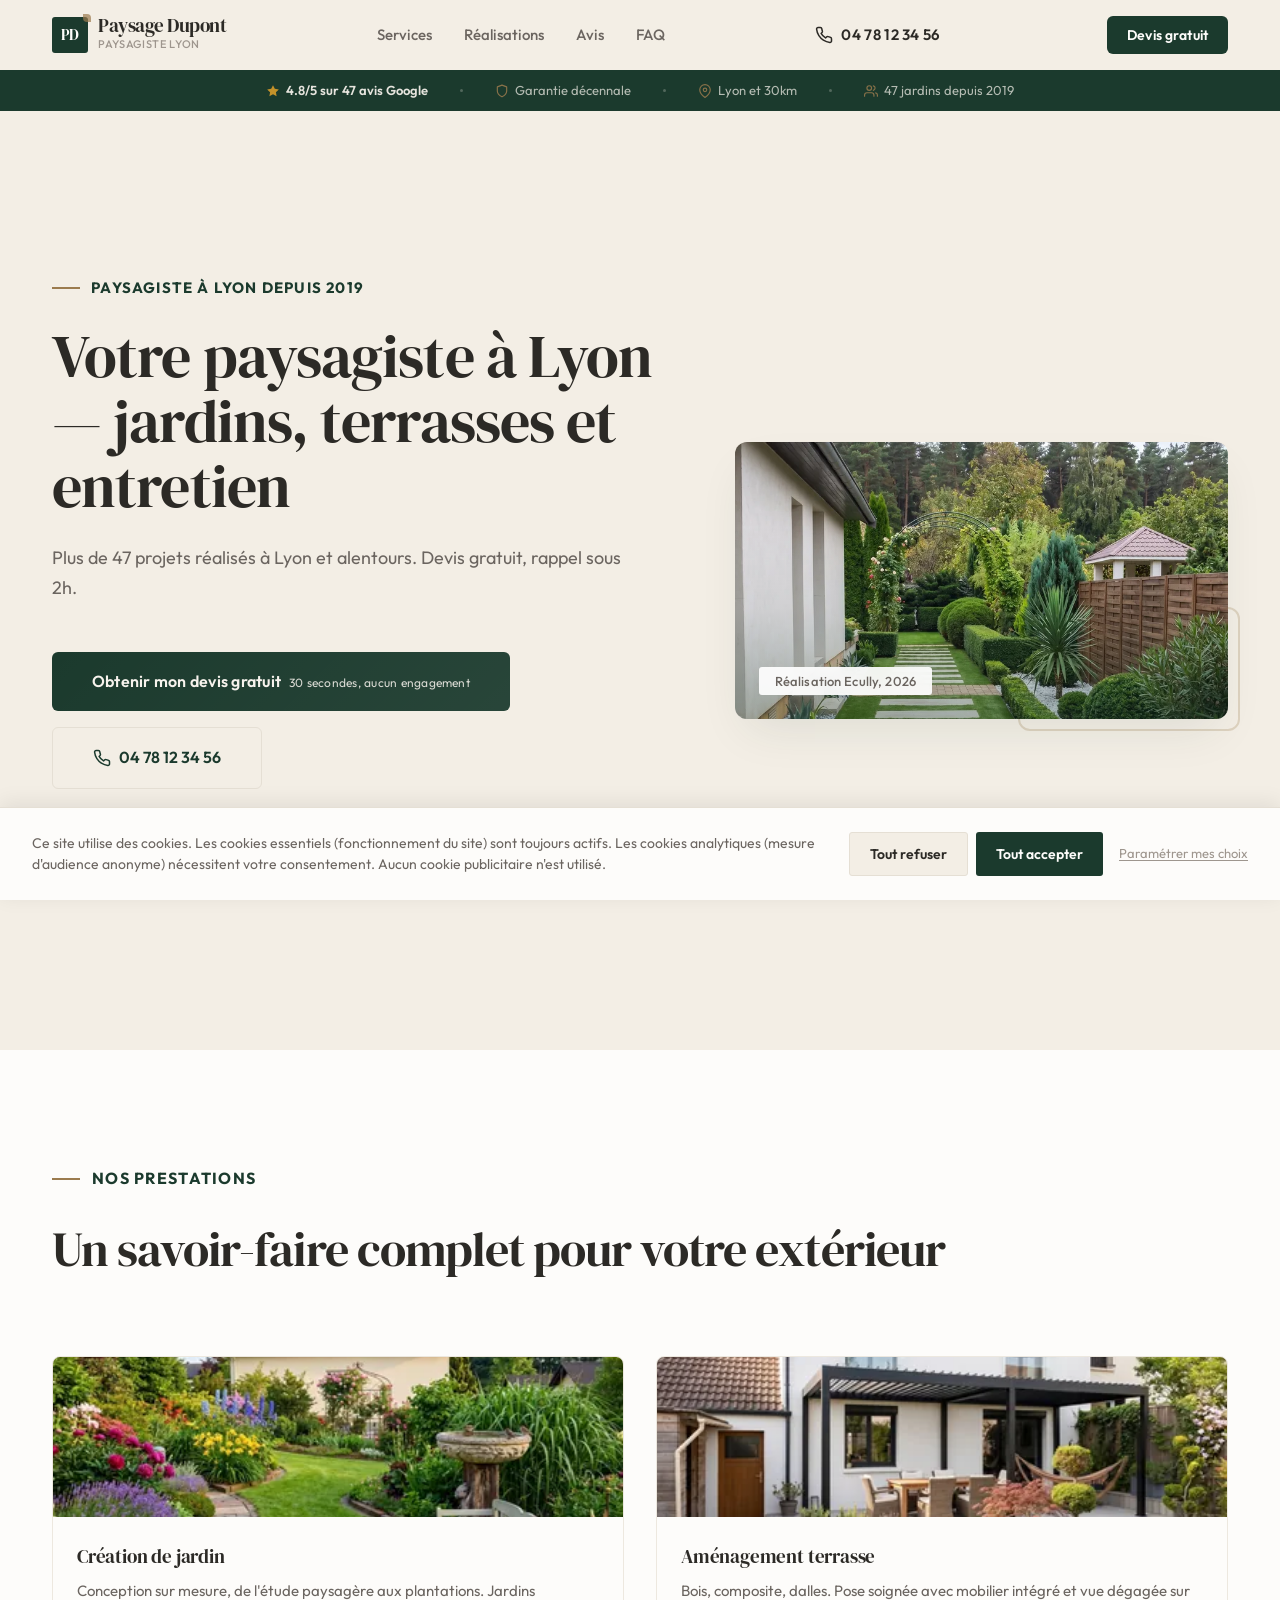
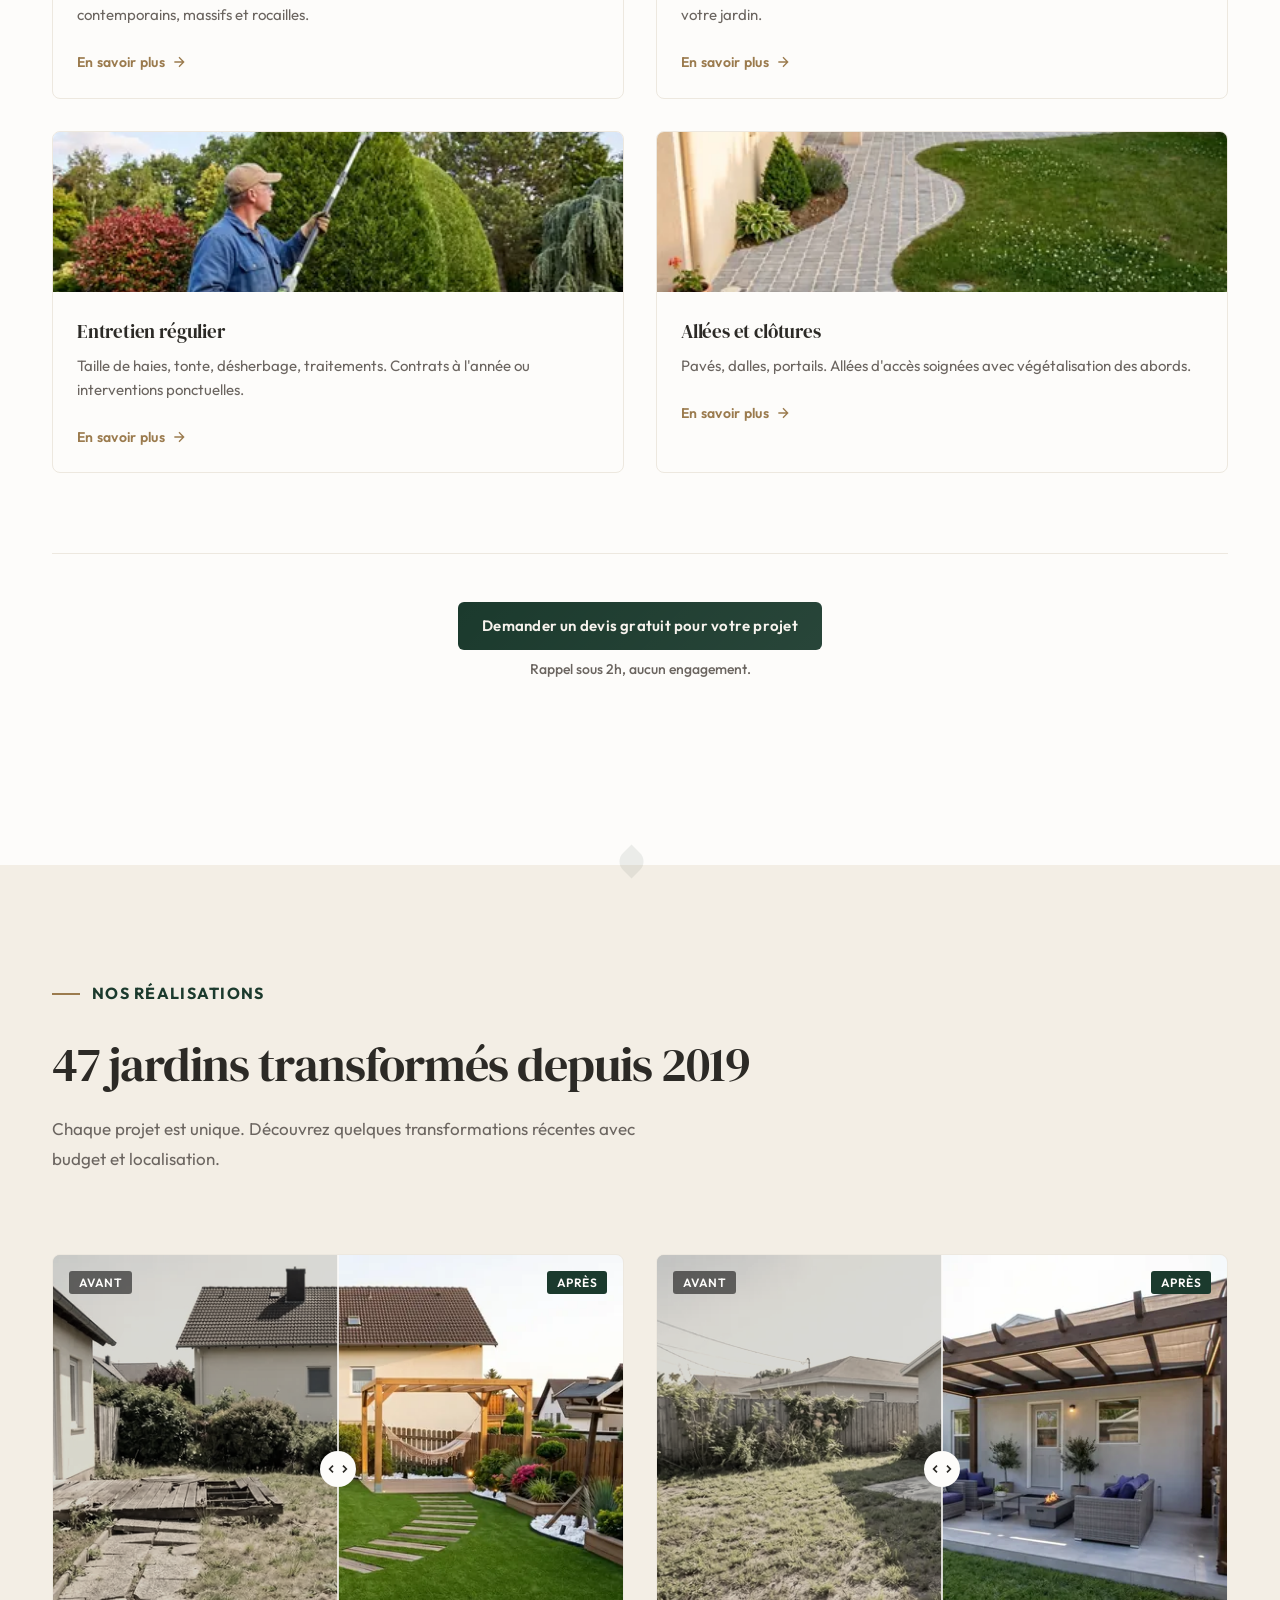
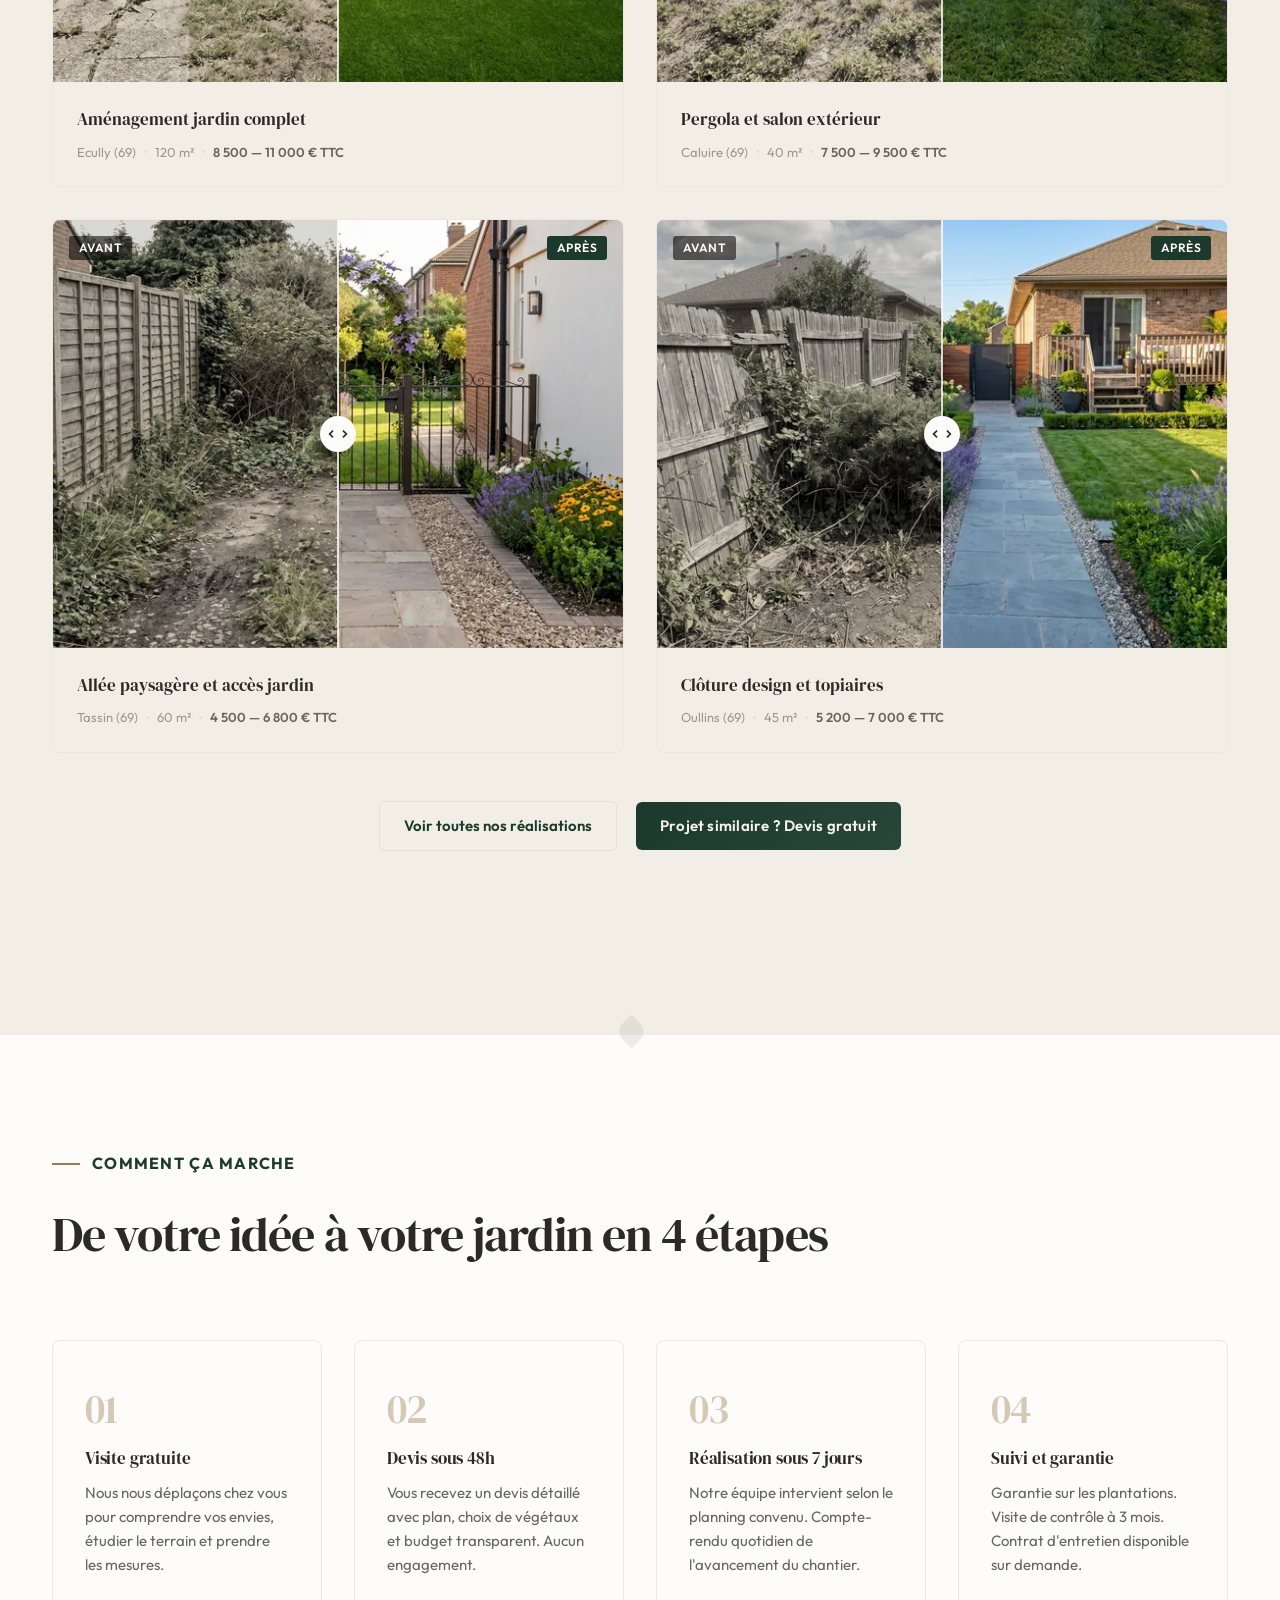
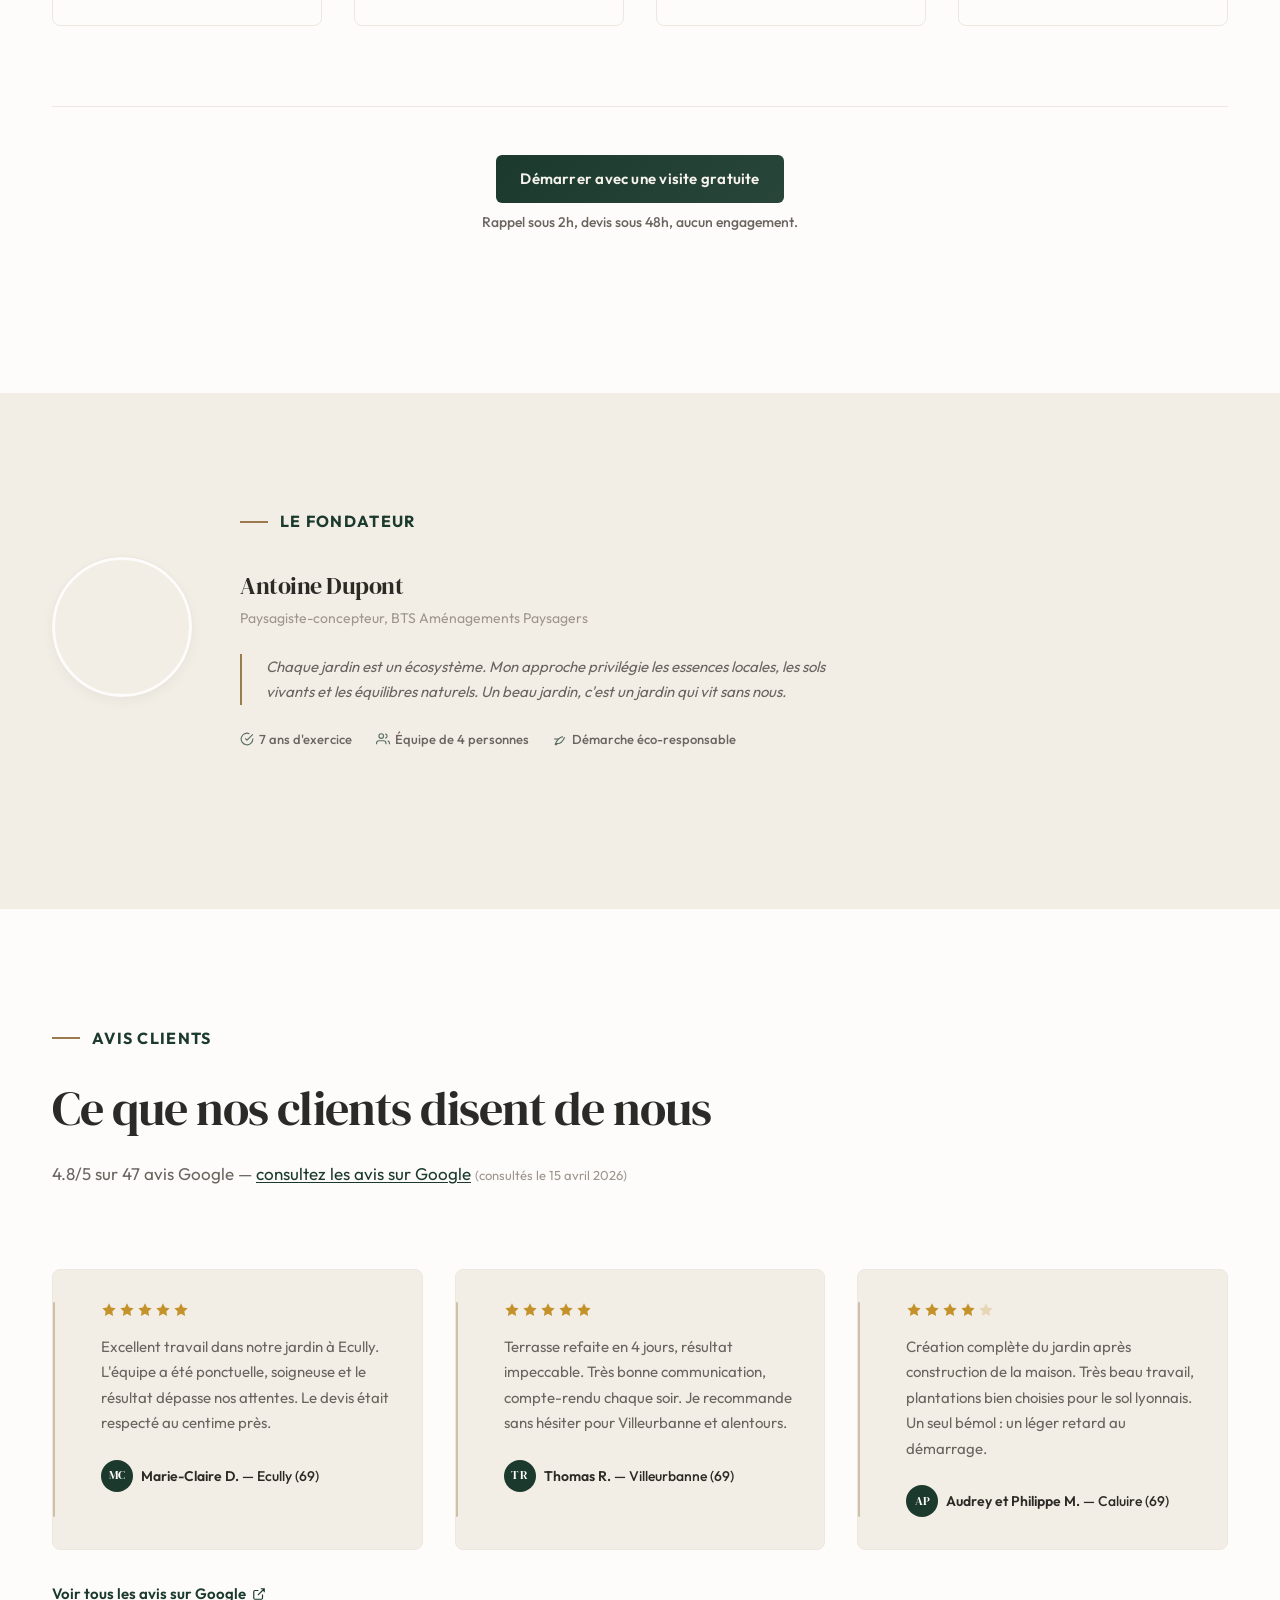
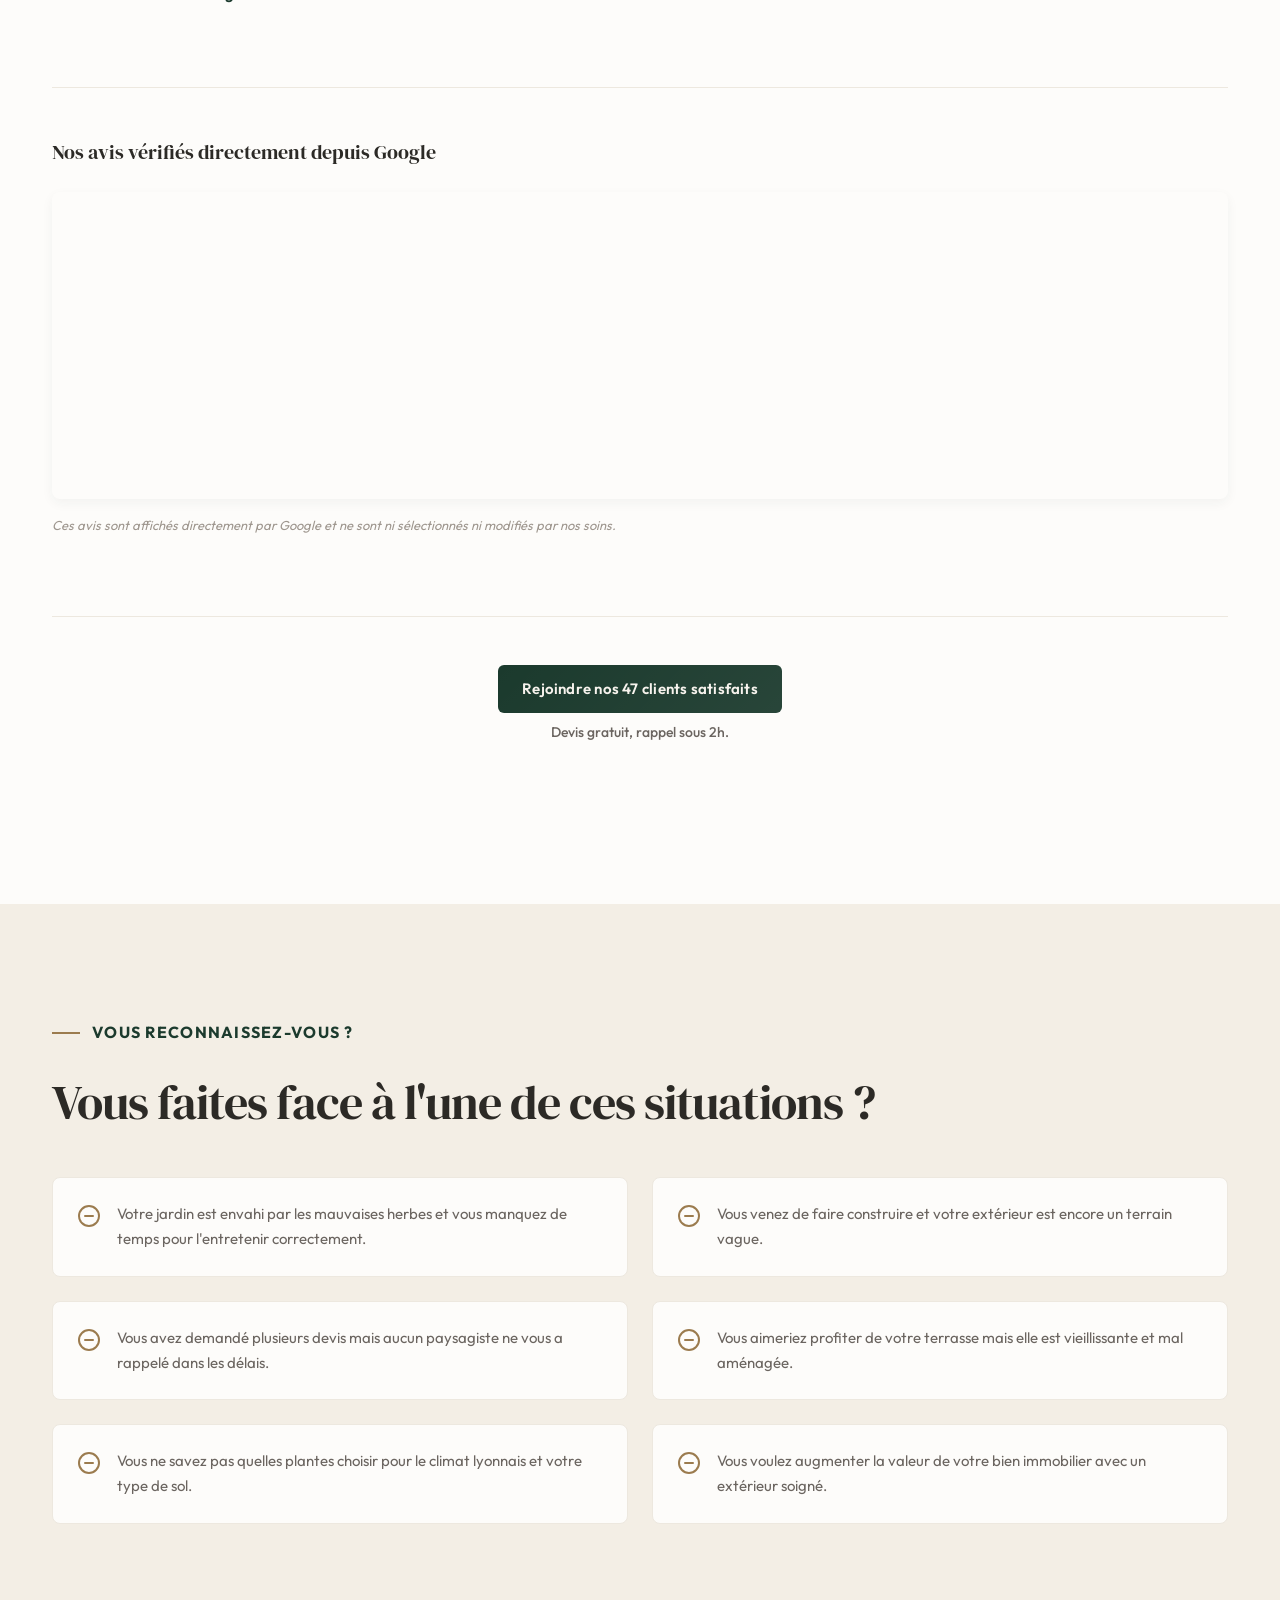
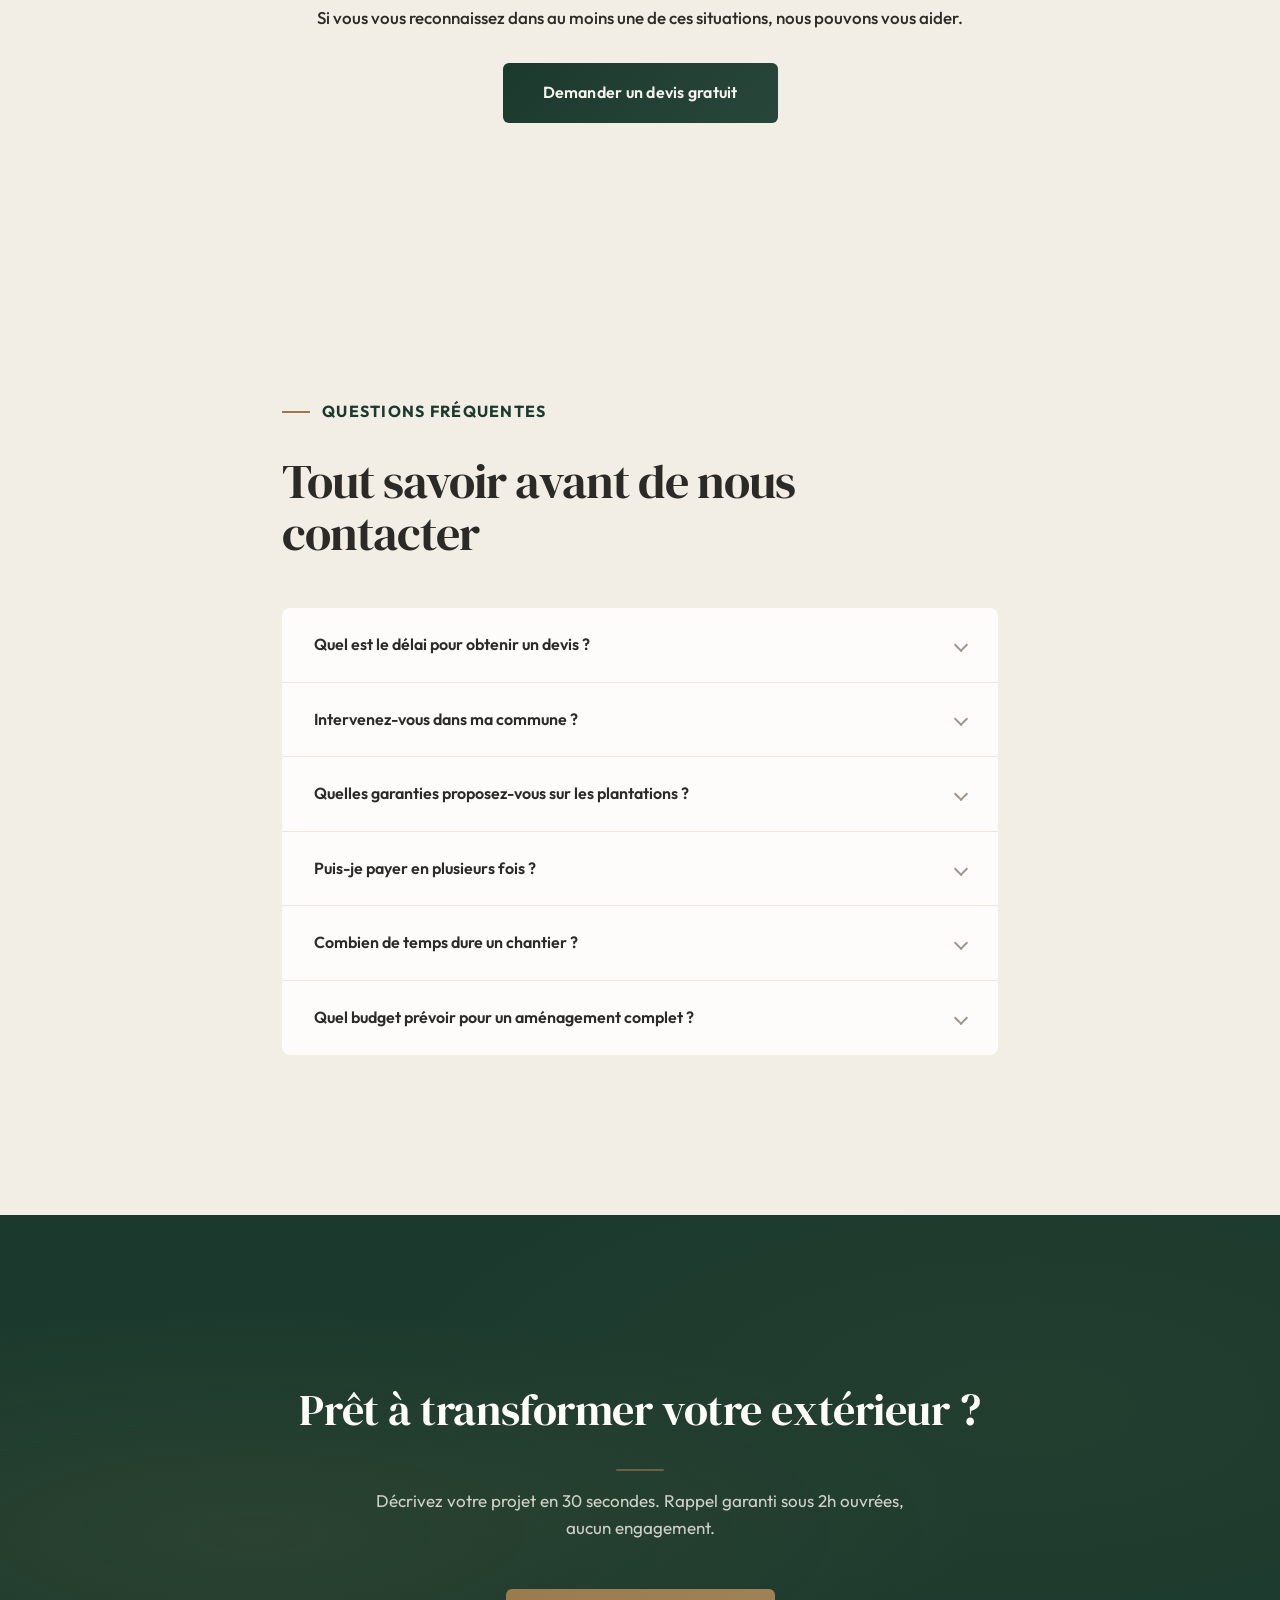
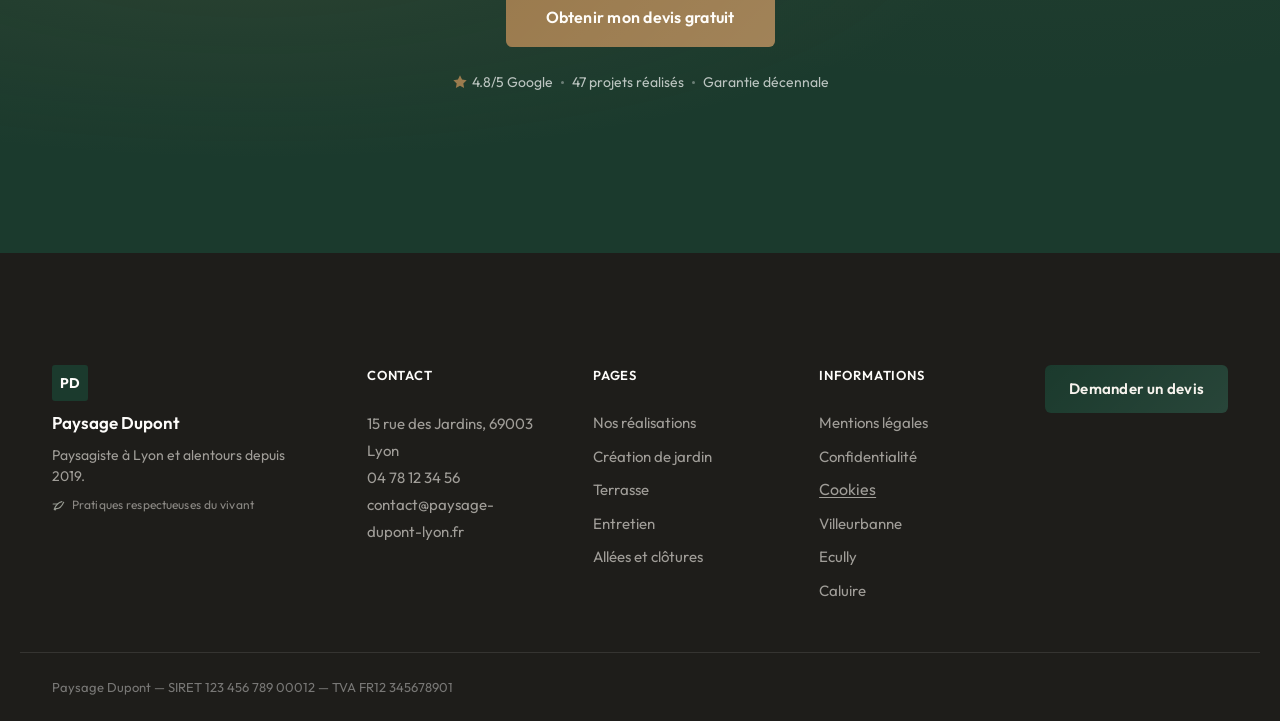
==== commit a17d5f2b: "CRO optimization: exit-intent popup, sticky mobile bar, form improvements - Add exit-intent popup (d" ====
--- a/index.html
+++ b/index.html
@@ -36,7 +36,7 @@
   <link rel="preconnect" href="https://fonts.gstatic.com" crossorigin>
   <link href="https://fonts.googleapis.com/css2?family=DM+Serif+Display&family=Outfit:wght@400;500;600;700;800&display=swap" rel="stylesheet">
 
-  <link rel="stylesheet" href="css/style.min.css?v=3">
+  <link rel="stylesheet" href="css/style.min.css?v=4">
 
   <!-- INSTRUCTION CMP : Remplacer le cookie banner custom par Tarteaucitron.js (CNIL conforme)
        1. Ajouter <script src="https://cdn.jsdelivr.net/npm/tarteaucitron@latest/tarteaucitron.js"></script>
@@ -367,7 +367,10 @@
           <h1 class="hero__title">Votre paysagiste à Lyon — jardins, terrasses et entretien</h1>
           <p class="hero__subtitle">Plus de 47 projets réalisés à Lyon et alentours. Devis gratuit, rappel sous 2h.</p>
           <div class="hero__actions">
-            <a href="pages/contact.html?ref=hero_cta" class="btn btn--primary btn--lg">Obtenir mon devis gratuit</a>
+            <a href="pages/contact.html?ref=hero_cta" class="btn btn--primary btn--lg">
+              Obtenir mon devis gratuit
+              <span class="btn__sub">30 secondes, aucun engagement</span>
+            </a>
             <a href="tel:+33478123456" class="btn btn--outline btn--lg hero__phone-btn">
               <svg width="18" height="18" viewBox="0 0 24 24" fill="none" stroke="currentColor" stroke-width="2" stroke-linecap="round" stroke-linejoin="round"><path d="M22 16.92v3a2 2 0 0 1-2.18 2 19.79 19.79 0 0 1-8.63-3.07 19.5 19.5 0 0 1-6-6 19.79 19.79 0 0 1-3.07-8.67A2 2 0 0 1 4.11 2h3a2 2 0 0 1 2 1.72 12.84 12.84 0 0 0 .7 2.81 2 2 0 0 1-.45 2.11L8.09 9.91a16 16 0 0 0 6 6l1.27-1.27a2 2 0 0 1 2.11-.45 12.84 12.84 0 0 0 2.81.7A2 2 0 0 1 22 16.92z"/></svg>
               04 78 12 34 56
@@ -920,6 +923,16 @@
         <h2 class="cta-final__title">Prêt à transformer votre extérieur ?</h2>
         <p class="cta-final__text">Décrivez votre projet en 30 secondes. Rappel garanti sous 2h ouvrées, aucun engagement.</p>
         <a href="pages/contact.html?ref=footer_cta" class="btn btn--primary btn--lg">Obtenir mon devis gratuit</a>
+        <div class="cta-final__proof">
+          <span class="cta-final__proof-item">
+            <svg width="16" height="16" viewBox="0 0 24 24" fill="currentColor"><path d="M12 2l3.09 6.26L22 9.27l-5 4.87 1.18 6.88L12 17.77l-6.18 3.25L7 14.14 2 9.27l6.91-1.01L12 2z"/></svg>
+            4.8/5 Google
+          </span>
+          <span class="cta-final__proof-sep" aria-hidden="true"></span>
+          <span class="cta-final__proof-item">47 projets réalisés</span>
+          <span class="cta-final__proof-sep" aria-hidden="true"></span>
+          <span class="cta-final__proof-item">Garantie décennale</span>
+        </div>
       </div>
     </section>
 
@@ -982,11 +995,14 @@
     </div>
   </footer>
 
-  <!-- Click-to-call sticky mobile -->
-  <a href="tel:+33478123456" class="mobile-sticky-call" aria-label="Appeler maintenant">
-    <svg width="22" height="22" viewBox="0 0 24 24" fill="none" stroke="currentColor" stroke-width="2" stroke-linecap="round" stroke-linejoin="round"><path d="M22 16.92v3a2 2 0 0 1-2.18 2 19.79 19.79 0 0 1-8.63-3.07 19.5 19.5 0 0 1-6-6 19.79 19.79 0 0 1-3.07-8.67A2 2 0 0 1 4.11 2h3a2 2 0 0 1 2 1.72 12.84 12.84 0 0 0 .7 2.81 2 2 0 0 1-.45 2.11L8.09 9.91a16 16 0 0 0 6 6l1.27-1.27a2 2 0 0 1 2.11-.45 12.84 12.84 0 0 0 2.81.7A2 2 0 0 1 22 16.92z"/></svg>
-    Appeler
-  </a>
+  <!-- Sticky bottom bar mobile — CRO double CTA -->
+  <div class="mobile-sticky-bar" id="mobile-sticky-bar" hidden>
+    <a href="tel:+33478123456" class="mobile-sticky-bar__phone" aria-label="Appeler maintenant">
+      <svg width="20" height="20" viewBox="0 0 24 24" fill="none" stroke="currentColor" stroke-width="2" stroke-linecap="round" stroke-linejoin="round"><path d="M22 16.92v3a2 2 0 0 1-2.18 2 19.79 19.79 0 0 1-8.63-3.07 19.5 19.5 0 0 1-6-6 19.79 19.79 0 0 1-3.07-8.67A2 2 0 0 1 4.11 2h3a2 2 0 0 1 2 1.72 12.84 12.84 0 0 0 .7 2.81 2 2 0 0 1-.45 2.11L8.09 9.91a16 16 0 0 0 6 6l1.27-1.27a2 2 0 0 1 2.11-.45 12.84 12.84 0 0 0 2.81.7A2 2 0 0 1 22 16.92z"/></svg>
+      Appeler
+    </a>
+    <a href="pages/contact.html?ref=sticky_mobile" class="mobile-sticky-bar__cta">Devis gratuit</a>
+  </div>
 
   <!-- Cookie Modal — Paramétrage CNIL conforme -->
   <div id="cookie-modal" class="cookie-modal" hidden>
@@ -1024,6 +1040,30 @@
     <input type="text" name="consent_id">
   </form>
 
-  <script src="js/main.min.js?v=3"></script>
+  <!-- ============================================ -->
+  <!-- EXIT INTENT POPUP — CRO capture visiteurs sortants -->
+  <!-- Stratégie : apparaît 1x par session, desktop seulement -->
+  <!-- ============================================ -->
+  <div class="exit-popup" id="exit-popup" aria-hidden="true" role="dialog" aria-label="Offre avant de partir">
+    <div class="exit-popup__card">
+      <button class="exit-popup__close" id="exit-popup-close" aria-label="Fermer">
+        <svg width="20" height="20" viewBox="0 0 24 24" fill="none" stroke="currentColor" stroke-width="2" stroke-linecap="round" stroke-linejoin="round"><path d="M18 6L6 18M6 6l12 12"/></svg>
+      </button>
+      <span class="exit-popup__badge">
+        <svg width="14" height="14" viewBox="0 0 24 24" fill="none" stroke="currentColor" stroke-width="2" stroke-linecap="round" stroke-linejoin="round"><circle cx="12" cy="12" r="10"/><polyline points="12 6 12 12 16 14"/></svg>
+        Réponse sous 2h
+      </span>
+      <h3 class="exit-popup__title">Votre devis gratuit en 30 secondes</h3>
+      <p class="exit-popup__text">Décrivez votre projet et recevez un devis détaillé sous 48h. Visite sur place offerte, aucun engagement.</p>
+      <a href="pages/contact.html?ref=exit_popup" class="exit-popup__cta">Obtenir mon devis gratuit</a>
+      <button class="exit-popup__dismiss" id="exit-popup-dismiss">Non merci, je continue ma visite</button>
+      <div class="exit-popup__proof">
+        <svg width="14" height="14" viewBox="0 0 24 24" fill="currentColor"><path d="M12 2l3.09 6.26L22 9.27l-5 4.87 1.18 6.88L12 17.77l-6.18 3.25L7 14.14 2 9.27l6.91-1.01L12 2z"/></svg>
+        4.8/5 sur 47 avis Google — Garantie décennale
+      </div>
+    </div>
+  </div>
+
+  <script src="js/main.min.js?v=4"></script>
 </body>
 </html>
--- a/css/style.min.css
+++ b/css/style.min.css
@@ -1 +1 @@
-:root{--clr-bg:#f3eee5;--clr-surface:#fdfcfa;--clr-text:#2c2a26;--clr-text-secondary:#6b6560;--clr-text-muted:#9e968e;--clr-border:#e5dfd4;--clr-border-light:#ede8df;--clr-accent:#1b3a2d;--clr-accent-hover:#264d3c;--clr-accent-light:#e8ede9;--clr-accent-surface:#f2f5f0;--clr-brass:#9b7b4e;--clr-brass-hover:#836840;--clr-brass-light:#f5efe4;--clr-sage-50:#f2f5f0;--clr-sage-100:#e4eade;--clr-earth-100:#ede6dc;--clr-stone-100:#e8e4de;--clr-star:#c4922a;--clr-white:#fdfcfa;--font-display:'DM Serif Display','Georgia',serif;--font-body:'Outfit',system-ui,-apple-system,sans-serif;--font-weight-normal:400;--font-weight-medium:500;--font-weight-semibold:600;--font-weight-bold:700;--font-weight-extrabold:800;--space-xs:.25rem;--space-sm:.5rem;--space-md:1rem;--space-lg:1.5rem;--space-xl:2rem;--space-2xl:3rem;--space-3xl:5rem;--space-4xl:7rem;--space-5xl:10rem;--max-width:1240px;--max-width-narrow:780px;--ease-out:cubic-bezier(0.16,1,0.3,1);--ease-premium:cubic-bezier(0.22,1,0.36,1);--duration-fast:150ms;--duration-normal:280ms;--duration-slow:450ms;--shadow-sm:0 1px 2px rgba(44,58,50,0.03);--shadow-md:0 4px 12px rgba(44,58,50,0.05);--shadow-lg:0 12px 32px -4px rgba(44,58,50,0.07);--shadow-premium:0 20px 44px -12px rgba(27,58,45,0.10);--radius-sm:3px;--radius-md:6px;--radius-lg:8px;--radius-xl:12px}*,*::before,*::after{box-sizing:border-box;margin:0;padding:0}html{scroll-behavior:smooth;-webkit-text-size-adjust:100%}body{font-family:var(--font-body);font-weight:var(--font-weight-normal);color:var(--clr-text);background:var(--clr-bg);line-height:1.6;-webkit-font-smoothing:antialiased;-moz-osx-font-smoothing:grayscale}img{max-width:100%;height:auto;display:block}a{color:inherit;text-decoration:none;transition:color var(--duration-fast) var(--ease-out)}ul{list-style:none}address{font-style:normal}button{cursor:pointer;border:0;background:0;font:inherit}::selection{background:var(--clr-brass-light);color:var(--clr-text)}body::after{content:"";position:fixed;inset:0;pointer-events:none;z-index:99999;opacity:.03;background-image:url("data:image/svg+xml,%3CsvgviewBox='00256256'xmlns='http://www.w3.org/2000/svg'%3E%3Cfilterid='noise'%3E%3CfeTurbulencetype='fractalNoise'baseFrequency='0.65'numOctaves='3'stitchTiles='stitch'/%3E%3C/filter%3E%3Crectwidth='100%25'height='100%25'filter='url(%23noise)'/%3E%3C/svg%3E")}:focus-visible{outline:2px solid var(--clr-accent);outline-offset:3px;border-radius:var(--radius-sm)}.btn:focus-visible{outline:2px solid var(--clr-brass);outline-offset:3px;box-shadow:0 0 0 4px var(--clr-brass-light)}a:focus-visible{outline:2px solid var(--clr-accent);outline-offset:2px}@media(prefers-reduced-motion:reduce){*,*::before,*::after{animation-duration:.01ms !important;animation-iteration-count:1 !important;transition-duration:.01ms !important}.reveal{opacity:1;transform:none}html{scroll-behavior:auto}}.skip-link{position:absolute;top:-100%;left:50%;transform:translateX(-50%);background:var(--clr-accent);color:var(--clr-white);padding:var(--space-sm) var(--space-md);border-radius:var(--radius-sm);z-index:9999;font-weight:var(--font-weight-medium)}.skip-link:focus{top:var(--space-md)}.cookie-banner[hidden]{display:none !important}.cookie-banner{position:fixed;bottom:0;left:0;right:0;background:var(--clr-surface);border-top:1px solid var(--clr-border);padding:var(--space-lg) var(--space-xl);z-index:10000;box-shadow:0 -4px 20px rgba(0,0,0,0.08)}.cookie-inner{max-width:var(--max-width);margin:0 auto;display:flex;flex-wrap:wrap;align-items:center;gap:var(--space-md)}.cookie-text{flex:1 1 300px;font-size:.875rem;color:var(--clr-text-secondary);line-height:1.5}.cookie-actions{display:flex;gap:var(--space-sm)}.cookie-btn{padding:.625rem 1.25rem;border-radius:var(--radius-sm);font-size:.875rem;font-weight:var(--font-weight-semibold);transition:all var(--duration-fast) var(--ease-out)}.cookie-btn--refuse{background:var(--clr-bg);color:var(--clr-text);border:1px solid var(--clr-border)}.cookie-btn--refuse:hover{background:var(--clr-border-light)}.cookie-btn--accept{background:var(--clr-accent);color:var(--clr-white)}.cookie-btn--accept:hover{background:var(--clr-accent-hover)}.cookie-link{font-size:.8125rem;color:var(--clr-text-muted);text-decoration:underline;text-underline-offset:2px}.header{position:sticky;top:0;z-index:1000;background:var(--clr-bg)}.header__inner{max-width:var(--max-width);margin:0 auto;padding:var(--space-md) var(--space-xl);display:flex;align-items:center;justify-content:space-between;gap:var(--space-xl)}.header__logo{display:flex;align-items:center;gap:.625rem}.header__logo-mark{display:flex;align-items:center;justify-content:center;width:36px;height:36px;background:var(--clr-accent);color:var(--clr-white);font-family:var(--font-display);font-weight:var(--font-weight-normal);font-size:.9375rem;border-radius:var(--radius-sm);letter-spacing:-.03em;position:relative}.header__logo-mark::after{content:"";position:absolute;top:-3px;right:-3px;width:8px;height:8px;background:var(--clr-brass);border-radius:0 50% 0 50%;opacity:.7}.header__logo-text{font-family:var(--font-display);font-weight:var(--font-weight-normal);font-size:1.1875rem;letter-spacing:-.025em;color:var(--clr-text);line-height:1}.header__logo-info{display:flex;flex-direction:column}.header__logo-city{font-family:var(--font-body);font-size:.6875rem;font-weight:var(--font-weight-medium);color:var(--clr-text-muted);letter-spacing:.06em;text-transform:uppercase;margin-top:1px}.header__nav-list{display:flex;gap:var(--space-xl)}.header__nav-list a{font-size:.9375rem;color:var(--clr-text-secondary);font-weight:var(--font-weight-medium);transition:color var(--duration-normal) var(--ease-out);position:relative;padding-bottom:4px}.header__nav-list a::after{content:"";position:absolute;bottom:0;left:50%;width:0;height:1.5px;background:var(--clr-brass);transition:width var(--duration-normal) var(--ease-premium),left var(--duration-normal) var(--ease-premium);border-radius:1px}.header__nav-list a:hover{color:var(--clr-text)}.header__nav-list a:hover::after{width:100%;left:0}.header__nav-list a.is-active{color:var(--clr-text)}.header__nav-list a.is-active::after{width:100%;left:0;background:var(--clr-accent);opacity:.4}.header__phone{display:flex;align-items:center;gap:var(--space-sm);font-weight:var(--font-weight-semibold);font-size:.9375rem;color:var(--clr-text);white-space:nowrap;letter-spacing:.02em}.header__phone:hover{color:var(--clr-brass)}.header__phone-icon{flex-shrink:0}.header__cta-sticky{display:inline-block;padding:.5rem 1.25rem;background:var(--clr-accent);color:var(--clr-white);font-size:.875rem;font-weight:var(--font-weight-semibold);border-radius:var(--radius-md);letter-spacing:.01em;white-space:nowrap;transition:background var(--duration-fast),box-shadow var(--duration-fast);margin-left:var(--space-md)}.header__cta-sticky:hover{background:var(--clr-accent-hover);box-shadow:var(--shadow-md);color:var(--clr-white)}.header__burger{display:none;width:28px;height:20px;position:relative}.header__burger span{display:block;width:100%;height:2px;background:var(--clr-text);border-radius:2px;position:absolute;left:0;transition:all var(--duration-normal) var(--ease-out)}.header__burger span:nth-child(1){top:0}.header__burger span:nth-child(2){top:9px}.header__burger span:nth-child(3){top:18px}.header__burger[aria-expanded="true"] span:nth-child(1){transform:rotate(45deg);top:9px}.header__burger[aria-expanded="true"] span:nth-child(2){opacity:0}.header__burger[aria-expanded="true"] span:nth-child(3){transform:rotate(-45deg);top:9px}.trust-bar{background:var(--clr-accent);border-bottom:0}.trust-bar__inner{max-width:var(--max-width);margin:0 auto;padding:.625rem var(--space-xl);display:flex;align-items:center;justify-content:center;gap:var(--space-xl);font-size:.8125rem;color:rgba(247,243,237,0.7);font-weight:var(--font-weight-normal)}.trust-bar__item{display:flex;align-items:center;gap:6px;white-space:nowrap}.trust-bar__item--rating{color:rgba(247,243,237,0.92);font-weight:var(--font-weight-semibold)}.trust-bar__item svg{color:var(--clr-brass);flex-shrink:0;opacity:.85}.trust-bar__item--rating svg{color:var(--clr-star);opacity:1}.trust-bar__sep{width:3px;height:3px;background:rgba(247,243,237,0.25);border-radius:50%}.mobile-nav{position:fixed;inset:0;background:var(--clr-surface);z-index:999;padding:5rem var(--space-xl) var(--space-xl)}.mobile-nav ul{display:flex;flex-direction:column;gap:var(--space-lg)}.mobile-nav a{font-size:1.25rem;font-weight:var(--font-weight-semibold);color:var(--clr-text)}.mobile-nav__cta{display:inline-block;padding:var(--space-md) var(--space-xl);background:var(--clr-accent);color:var(--clr-white) !important;border-radius:var(--radius-md);text-align:center;margin-top:var(--space-md)}.mobile-nav__phone{display:block;margin-top:var(--space-xl);font-size:1.125rem;color:var(--clr-accent);font-weight:var(--font-weight-semibold)}.btn{display:inline-flex;align-items:center;justify-content:center;gap:var(--space-sm);font-weight:var(--font-weight-semibold);font-size:.9375rem;border-radius:var(--radius-md);padding:.75rem 1.5rem;transition:all var(--duration-normal) var(--ease-out);white-space:nowrap}.btn--primary{background:var(--clr-accent);color:#f7f3ed;letter-spacing:.015em;position:relative;overflow:hidden}.btn--primary::before{content:"";position:absolute;inset:0;background:linear-gradient(135deg,transparent 0,rgba(255,255,255,0.06) 100%);pointer-events:none}.btn--primary:hover{background:var(--clr-accent-hover);box-shadow:0 8px 24px -4px rgba(27,58,45,0.2)}.btn--primary:active{transform:scale(0.97);box-shadow:none}.btn--outline{background:transparent;color:var(--clr-accent);border:1.5px solid var(--clr-border)}.btn--outline:hover{border-color:var(--clr-accent);background:var(--clr-accent-surface);color:var(--clr-accent)}.btn--brass{background:var(--clr-brass);color:#fffdf9;letter-spacing:.015em}.btn--brass:hover{background:var(--clr-brass-hover);box-shadow:0 8px 20px -4px rgba(155,123,78,0.3)}.btn--brass:active{transform:scale(0.97);box-shadow:none}.btn--lg{padding:1.0625rem 2.5rem;font-size:1rem}.section__inner{max-width:var(--max-width);margin:0 auto;padding:var(--space-4xl) var(--space-xl) var(--space-5xl)}.section__inner--narrow{max-width:var(--max-width-narrow)}.section__label{display:inline-flex;align-items:center;gap:.75em;font-size:1rem;font-weight:var(--font-weight-bold);color:var(--clr-accent);text-transform:uppercase;letter-spacing:.08em;margin-bottom:var(--space-xl);font-family:var(--font-body)}.section__label::before{content:"";display:inline-block;width:28px;height:2px;background:var(--clr-brass);flex-shrink:0}.section__title{font-family:var(--font-display);font-size:clamp(2rem,4.5vw,3rem);font-weight:var(--font-weight-normal);letter-spacing:-.02em;line-height:1.08;margin-bottom:var(--space-lg);color:var(--clr-text)}.section__desc{font-size:1.0625rem;color:var(--clr-text-secondary);line-height:1.75;max-width:55ch;margin-bottom:var(--space-md)}.hero{background:var(--clr-bg);overflow:hidden}.hero__inner{max-width:var(--max-width);margin:0 auto;padding:var(--space-5xl) var(--space-xl);display:grid;grid-template-columns:1.1fr .9fr;gap:var(--space-3xl);align-items:center}.hero__label{display:inline-flex;align-items:center;gap:.75em;font-size:.9375rem;font-weight:var(--font-weight-bold);color:var(--clr-accent);text-transform:uppercase;letter-spacing:.08em;margin-bottom:var(--space-lg);font-family:var(--font-body)}.hero__label::before{content:"";display:inline-block;width:28px;height:2px;background:var(--clr-brass);flex-shrink:0}.hero__proof{display:flex;align-items:center;gap:var(--space-md);margin-bottom:var(--space-md);font-size:.875rem;font-weight:var(--font-weight-semibold);color:var(--clr-text-secondary)}.hero__proof-item{display:inline-flex;align-items:center;gap:4px}.hero__proof-star{color:var(--clr-star)}.hero__proof-sep{width:4px;height:4px;background:var(--clr-border);border-radius:50%;flex-shrink:0}.hero__title{font-family:var(--font-display);font-size:clamp(2.25rem,5.5vw,3.75rem);font-weight:var(--font-weight-normal);letter-spacing:-.015em;line-height:1.08;margin-bottom:var(--space-lg);color:var(--clr-text)}.hero__subtitle{font-size:1.125rem;color:var(--clr-text-secondary);line-height:1.7;margin-bottom:var(--space-2xl);max-width:48ch}.hero__actions{display:flex;flex-wrap:wrap;gap:var(--space-md);margin-bottom:var(--space-md)}.hero__phone-btn{gap:.5rem}.hero__reassurance{font-size:.8125rem;color:var(--clr-text-muted)}.hero__visual{position:relative;z-index:0}.hero__img-wrapper{width:100%;aspect-ratio:16/9;border-radius:var(--radius-xl);position:relative;overflow:hidden;box-shadow:var(--shadow-premium)}.hero__img-wrapper picture,.hero__img-wrapper picture img{display:block;width:100%;height:100%;object-fit:cover;object-position:center}.hero__img-wrapper::after{content:"";position:absolute;inset:0;background:linear-gradient(to top,rgba(27,58,45,0.35) 0,rgba(27,58,45,0.08) 40%,transparent 70%);z-index:1;pointer-events:none}.hero__visual::after{content:"";position:absolute;bottom:-12px;right:-12px;width:45%;height:45%;border:2px solid var(--clr-brass);border-radius:var(--radius-xl);opacity:.25;z-index:-1;transition:opacity var(--duration-slow) var(--ease-out)}.hero__visual:hover::after{opacity:.45}.hero__img-overlay{position:absolute;bottom:var(--space-lg);left:var(--space-lg);z-index:2}.hero__img-badge{display:inline-block;padding:var(--space-xs) var(--space-md);background:rgba(255,255,255,0.92);backdrop-filter:blur(8px);border-radius:var(--radius-sm);font-size:.8125rem;font-weight:var(--font-weight-medium);color:var(--clr-text-secondary);letter-spacing:.01em}.services{background:var(--clr-surface)}.services__grid{display:grid;grid-template-columns:repeat(2,1fr);gap:var(--space-xl);margin-top:var(--space-3xl)}.service-card{background:var(--clr-surface);border-radius:var(--radius-lg);border:1px solid var(--clr-border-light);overflow:hidden;transition:box-shadow var(--duration-normal) var(--ease-premium)}.service-card:hover{box-shadow:var(--shadow-lg)}.service-card__img{height:160px;overflow:hidden}.service-card__img picture,.service-card__img picture img,.service-card__img>img{display:block;width:100%;height:100%;object-fit:cover;object-position:center;transition:transform .6s var(--ease-premium)}.service-card:hover .service-card__img picture img,.service-card:hover .service-card__img>img{transform:scale(1.04)}.service-card__title{font-family:var(--font-display);font-size:1.1875rem;font-weight:var(--font-weight-normal);padding:var(--space-lg) var(--space-lg) var(--space-sm);letter-spacing:-.01em}.service-card__text{font-size:.9375rem;color:var(--clr-text-secondary);line-height:1.6;padding:0 var(--space-lg)}.service-card__link{display:inline-flex;align-items:center;gap:6px;padding:var(--space-lg);font-size:.875rem;font-weight:var(--font-weight-semibold);color:var(--clr-brass);letter-spacing:.02em;transition:gap var(--duration-normal) var(--ease-out),color var(--duration-fast)}.service-card__link:hover{gap:10px;color:var(--clr-brass-hover)}.realisations{background:var(--clr-bg)}.realisations__grid{display:grid;grid-template-columns:repeat(2,1fr);gap:var(--space-xl);margin-top:var(--space-3xl)}.projet-card{border-radius:var(--radius-lg);overflow:hidden;border:1px solid var(--clr-border-light);background:var(--clr-bg)}.projet-card__slider{position:relative;aspect-ratio:4/3;overflow:hidden;cursor:ew-resize;touch-action:pan-y}.projet-card__showcase{position:relative;aspect-ratio:4/3;overflow:hidden}.projet-card__showcase picture,.projet-card__showcase picture img{display:block;width:100%;height:100%;object-fit:cover;object-position:center}.projet-card__before,.projet-card__after{position:absolute;inset:0}.projet-card__before picture,.projet-card__after picture,.projet-card__before>img,.projet-card__after>img{display:block;width:100%;height:100%}.projet-card__before picture img,.projet-card__after picture img,.projet-card__before>img,.projet-card__after>img{width:100%;height:100%;object-fit:cover;object-position:center}.projet-card__before{background-color:#d4c8b8;z-index:1}.projet-card__before picture img,.projet-card__before>img{filter:sepia(0.3) saturate(0.5) brightness(0.85)}.projet-card__after{background-color:var(--clr-sage-100);z-index:0}.projet-card__before{clip-path:inset(0 50% 0 0)}.projet-card__label{position:absolute;top:var(--space-md);padding:2px 10px;font-size:.75rem;font-weight:var(--font-weight-semibold);border-radius:var(--radius-sm);color:var(--clr-white);text-transform:uppercase;letter-spacing:.04em}.projet-card__label--before{left:var(--space-md);background:rgba(0,0,0,0.55);z-index:3}.projet-card__label--after{right:var(--space-md);background:var(--clr-accent)}.projet-card__handle{position:absolute;top:0;bottom:0;left:50%;transform:translateX(-50%);z-index:5;display:flex;flex-direction:column;align-items:center;justify-content:center;pointer-events:none}.projet-card__handle-line{width:2px;flex:1;background:var(--clr-white);opacity:.8}.projet-card__handle-circle{width:36px;height:36px;border-radius:50%;background:var(--clr-white);display:flex;align-items:center;justify-content:center;box-shadow:var(--shadow-md);flex-shrink:0}.projet-card__handle-circle svg{color:var(--clr-text)}.projet-card__info{padding:var(--space-lg)}.projet-card__title{font-family:var(--font-display);font-size:1.0625rem;font-weight:var(--font-weight-normal);margin-bottom:var(--space-sm)}.projet-card__meta{display:flex;flex-wrap:wrap;align-items:center;gap:var(--space-sm);font-size:.8125rem;color:var(--clr-text-muted)}.projet-card__sep{width:3px;height:3px;background:var(--clr-border);border-radius:50%}.projet-card__budget{font-weight:var(--font-weight-semibold);color:var(--clr-text-secondary)}.realisations__cta{text-align:center;margin-top:var(--space-2xl)}.services::after,.realisations::after{content:"";display:block;width:24px;height:24px;margin:0 auto;background:var(--clr-accent);opacity:.08;border-radius:0 50% 0 50%;transform:rotate(45deg) translateY(12px)}.processus{background:var(--clr-surface)}.processus__grid{display:grid;grid-template-columns:repeat(4,1fr);gap:var(--space-xl);margin-top:var(--space-3xl)}.processus__step{padding:var(--space-2xl) var(--space-xl);border-radius:var(--radius-lg);background:var(--clr-surface);border:1px solid var(--clr-border-light);position:relative}.processus__number{display:block;font-family:var(--font-display);font-size:2.5rem;font-weight:var(--font-weight-normal);color:var(--clr-brass);letter-spacing:-.03em;margin-bottom:var(--space-md);opacity:.4;line-height:1}.processus__step-title{font-family:var(--font-display);font-size:1.0625rem;font-weight:var(--font-weight-normal);margin-bottom:var(--space-sm);letter-spacing:-.01em}.processus__step-text{font-size:.9375rem;color:var(--clr-text-secondary);line-height:1.6}.fondateur{background:var(--clr-bg)}.fondateur__inner{display:grid;grid-template-columns:auto 1fr;gap:var(--space-2xl);align-items:center;max-width:820px}.fondateur__portrait{width:140px;height:140px;flex-shrink:0}.fondateur__img{width:100%;height:100%;border-radius:50%;box-shadow:var(--shadow-md);border:3px solid var(--clr-surface);outline:1px solid var(--clr-border-light)}.fondateur__name{font-family:var(--font-display);font-size:1.5rem;font-weight:var(--font-weight-normal);letter-spacing:-.02em;color:var(--clr-text);margin-bottom:2px}.fondateur__role{font-size:.875rem;color:var(--clr-text-muted);margin-bottom:var(--space-lg)}.fondateur__quote{font-size:.9375rem;color:var(--clr-text-secondary);line-height:1.7;font-style:italic;padding-left:var(--space-lg);border-left:2px solid var(--clr-brass);margin-bottom:var(--space-lg)}.fondateur__credentials{display:flex;flex-wrap:wrap;gap:var(--space-lg)}.fondateur__credential{display:flex;align-items:center;gap:5px;font-size:.8125rem;color:var(--clr-text-secondary);font-weight:var(--font-weight-medium)}.fondateur__credential svg{color:var(--clr-accent);opacity:.7;flex-shrink:0}.avis{background:var(--clr-surface)}.avis__grid{display:grid;grid-template-columns:repeat(3,1fr);gap:var(--space-xl);margin-top:var(--space-3xl)}.avis-card{padding:var(--space-xl) var(--space-xl) var(--space-xl) var(--space-2xl);border-radius:var(--radius-lg);background:var(--clr-bg);border:1px solid var(--clr-border-light);position:relative;transition:box-shadow var(--duration-normal) var(--ease-premium)}.avis-card::before{content:"";position:absolute;left:0;top:var(--space-xl);bottom:var(--space-xl);width:2px;background:var(--clr-brass);border-radius:1px;opacity:.4;transition:opacity var(--duration-normal) var(--ease-out)}.avis-card:hover{box-shadow:var(--shadow-md)}.avis-card:hover::before{opacity:1}.avis-card__stars{display:flex;gap:2px;color:var(--clr-star);margin-bottom:var(--space-md)}.avis-card__text{font-size:.9375rem;color:var(--clr-text-secondary);line-height:1.7;margin-bottom:var(--space-lg)}.avis-card__author{display:flex;align-items:center;gap:var(--space-sm);font-size:.875rem;font-weight:var(--font-weight-medium);color:var(--clr-text)}.avis-card__author strong{font-weight:var(--font-weight-semibold)}.avis-card__avatar{width:32px;height:32px;border-radius:50%;background:var(--clr-accent);color:var(--clr-white);font-family:var(--font-display);font-size:.75rem;font-weight:var(--font-weight-normal);display:flex;align-items:center;justify-content:center;flex-shrink:0;letter-spacing:.02em}.avis__link{display:inline-flex;align-items:center;gap:6px;margin-top:var(--space-xl);font-size:.9375rem;font-weight:var(--font-weight-semibold);color:var(--clr-accent)}.avis__link:hover{text-decoration:underline;text-underline-offset:3px}.faq{background:var(--clr-bg)}.faq__list{margin-top:var(--space-2xl);display:flex;flex-direction:column;gap:1px;background:var(--clr-border-light);border-radius:var(--radius-lg);overflow:hidden}.faq__item{background:var(--clr-surface)}.faq__question{padding:var(--space-lg) var(--space-xl);font-weight:var(--font-weight-semibold);font-size:1rem;cursor:pointer;display:flex;align-items:center;justify-content:space-between;list-style:none;transition:background var(--duration-fast)}.faq__question::-webkit-details-marker{display:none}.faq__question::after{content:"";width:10px;height:10px;border-right:2px solid var(--clr-text-muted);border-bottom:2px solid var(--clr-text-muted);transform:rotate(45deg);transition:transform var(--duration-normal) var(--ease-premium);flex-shrink:0;margin-left:var(--space-md)}.faq__item[open] .faq__question::after{transform:rotate(-135deg)}.faq__question:hover{background:var(--clr-bg)}.faq__answer{padding:0 var(--space-xl) var(--space-lg);font-size:.9375rem;color:var(--clr-text-secondary);line-height:1.7;max-width:65ch}.section__cta-inline{text-align:center;margin-top:var(--space-3xl);padding-top:var(--space-2xl);border-top:1px solid var(--clr-border-light)}.section__cta-reassurance{margin-top:var(--space-sm);font-size:.875rem;color:var(--clr-text-secondary);font-weight:var(--font-weight-medium)}.qualification{background:var(--clr-bg)}.qualification__grid{display:grid;grid-template-columns:repeat(2,1fr);gap:var(--space-lg);margin-top:var(--space-2xl)}.qualification__item{display:flex;align-items:flex-start;gap:var(--space-md);padding:var(--space-lg);background:var(--clr-surface);border-radius:var(--radius-lg);border:1px solid var(--clr-border-light)}.qualification__icon{flex-shrink:0;color:var(--clr-brass);margin-top:2px}.qualification__item p{font-size:.9375rem;color:var(--clr-text-secondary);line-height:1.65}.qualification__cta{text-align:center;margin-top:var(--space-3xl)}.qualification__cta-text{font-size:1.0625rem;color:var(--clr-text);margin-bottom:var(--space-xl);font-weight:var(--font-weight-medium)}.cta-final{background:var(--clr-accent);color:#f0ebe3;position:relative;overflow:hidden}.cta-final::before{content:"";position:absolute;inset:0;background:radial-gradient(ellipse at 20% 50%,rgba(155,123,78,0.12) 0,transparent 50%),radial-gradient(ellipse at 80% 30%,rgba(155,123,78,0.06) 0,transparent 45%);pointer-events:none}.cta-final::after{content:"";position:absolute;inset:0;background:url("data:image/svg+xml,%3CsvgviewBox='00256256'xmlns='http://www.w3.org/2000/svg'%3E%3Cfilterid='noise'%3E%3CfeTurbulencetype='fractalNoise'baseFrequency='0.9'numOctaves='4'stitchTiles='stitch'/%3E%3C/filter%3E%3Crectwidth='100%25'height='100%25'filter='url(%23noise)'opacity='0.03'/%3E%3C/svg%3E");background-size:200px 200px;pointer-events:none;opacity:.5}.cta-final__inner{text-align:center;padding:var(--space-5xl) var(--space-xl);position:relative;z-index:1}.cta-final__title{font-family:var(--font-display);font-size:clamp(1.75rem,4vw,2.75rem);font-weight:var(--font-weight-normal);letter-spacing:-.01em;margin-bottom:var(--space-md);color:#fffdf9}.cta-final__title::after{content:"";display:block;width:48px;height:2px;background:var(--clr-brass);margin:var(--space-lg) auto 0;opacity:.6;border-radius:1px}.cta-final__text{font-size:1.0625rem;color:rgba(247,243,237,0.82);margin-bottom:var(--space-2xl);max-width:50ch;margin-left:auto;margin-right:auto}.cta-final .btn--primary{background:var(--clr-brass);color:#fffdf9;padding:1rem 2.5rem;font-size:1rem}.cta-final .btn--primary:hover{background:var(--clr-brass-hover);box-shadow:0 12px 28px -6px rgba(155,123,78,0.4);transform:translateY(-1px)}.footer{background:#1e1d1a;color:rgba(247,243,237,0.6)}.footer__inner{max-width:var(--max-width);margin:0 auto;padding:var(--space-4xl) var(--space-xl) var(--space-2xl);display:grid;grid-template-columns:1.5fr 1fr 1fr 1fr auto;gap:var(--space-2xl)}.footer__logo-mark{display:inline-flex;align-items:center;justify-content:center;width:36px;height:36px;background:var(--clr-accent);color:var(--clr-white);font-weight:var(--font-weight-bold);font-size:.875rem;border-radius:var(--radius-sm);margin-bottom:var(--space-sm)}.footer__logo-text{display:block;font-weight:var(--font-weight-semibold);color:var(--clr-white);font-size:1.0625rem;margin-bottom:var(--space-sm)}.footer__tagline{font-size:.875rem;line-height:1.5}.footer__eco{display:flex;align-items:center;gap:6px;font-size:.75rem;color:rgba(247,243,237,0.5);margin-top:var(--space-sm);letter-spacing:.01em}.footer__eco svg{color:var(--clr-sage-100);opacity:.6;flex-shrink:0}.footer__heading{font-size:.8125rem;font-weight:var(--font-weight-semibold);color:var(--clr-white);text-transform:uppercase;letter-spacing:.06em;margin-bottom:var(--space-lg)}.footer__address{font-size:.9375rem;line-height:1.8}.footer__address a{transition:color var(--duration-fast)}.footer__address a:hover{color:var(--clr-white)}.footer__links ul{display:flex;flex-direction:column;gap:var(--space-sm)}.footer__links a{font-size:.9375rem;transition:color var(--duration-fast)}.footer__links a:hover{color:var(--clr-white)}.footer__cta{display:flex;align-items:flex-start}.footer__bottom{max-width:var(--max-width);margin:0 auto;padding:var(--space-lg) var(--space-xl);border-top:1px solid rgba(255,255,255,0.1);font-size:.8125rem;color:rgba(255,255,255,0.4)}.mobile-sticky-call{display:none;position:fixed;bottom:var(--space-lg);right:var(--space-lg);background:var(--clr-accent);color:var(--clr-white);padding:.875rem 1.25rem;border-radius:50px;font-weight:var(--font-weight-semibold);font-size:.9375rem;align-items:center;gap:var(--space-sm);box-shadow:var(--shadow-lg);z-index:900;transition:transform var(--duration-normal) var(--ease-out)}.mobile-sticky-call:active{transform:scale(0.96)}.reveal{opacity:0;transform:translateY(20px);transition:opacity .5s var(--ease-premium),transform .5s var(--ease-premium)}.reveal--visible{opacity:1;transform:translateY(0)}.reveal--delay-1{transition-delay:60ms}.reveal--delay-2{transition-delay:140ms}.reveal--delay-3{transition-delay:220ms}.reveal--delay-4{transition-delay:300ms}.availability{display:inline-flex;align-items:center;gap:var(--space-sm);padding:var(--space-xs) var(--space-md);background:var(--clr-brass-light);border:1px solid rgba(155,123,78,0.2);border-radius:50px;font-size:.8125rem;font-weight:var(--font-weight-medium);color:var(--clr-brass);margin-top:var(--space-md)}.availability__dot{width:8px;height:8px;background:var(--clr-brass);border-radius:50%;animation:pulse-dot 2s ease-in-out infinite}@keyframes pulse-dot{0%,100%{opacity:1;transform:scale(1)}50%{opacity:.5;transform:scale(0.85)}}.avis__google-link{display:inline-flex;align-items:center;gap:6px;margin-top:var(--space-xl);font-size:.875rem;font-weight:var(--font-weight-semibold);color:var(--clr-brass);letter-spacing:.02em;transition:gap var(--duration-normal) var(--ease-out)}.avis__google-link:hover{gap:10px;text-decoration:underline;text-underline-offset:3px}.avis__google-embed{margin-top:var(--space-3xl);padding-top:var(--space-2xl);border-top:1px solid var(--clr-border-light)}.avis__google-embed-label{font-family:var(--font-display);font-size:1.25rem;margin-bottom:var(--space-lg);color:var(--clr-text)}.avis__google-embed-frame{border-radius:var(--radius-lg);overflow:hidden;box-shadow:var(--shadow-md)}.avis__google-embed-note{font-size:.8125rem;color:var(--clr-text-muted);margin-top:var(--space-md);font-style:italic}.service-hero{background:var(--clr-surface);border-bottom:1px solid var(--clr-border-light)}.service-hero__inner{max-width:var(--max-width);margin:0 auto;padding:var(--space-4xl) var(--space-xl) var(--space-3xl);display:grid;grid-template-columns:1.1fr .9fr;gap:var(--space-3xl);align-items:center}.service-hero__breadcrumb{font-size:.8125rem;color:var(--clr-text-muted);margin-bottom:var(--space-md)}.service-hero__breadcrumb a{color:var(--clr-accent)}.service-hero__breadcrumb a:hover{text-decoration:underline;text-underline-offset:2px}.service-hero__title{font-size:clamp(1.75rem,4vw,2.75rem);font-weight:var(--font-weight-extrabold);letter-spacing:-.03em;line-height:1.1;margin-bottom:var(--space-lg)}.service-hero__text{font-size:1.0625rem;color:var(--clr-text-secondary);line-height:1.7;margin-bottom:var(--space-xl);max-width:55ch}.service-hero__img{width:100%;aspect-ratio:4/3;border-radius:var(--radius-xl);overflow:hidden}.service-hero__img-placeholder{width:100%;height:100%;background:linear-gradient(135deg,var(--clr-sage-100) 0,var(--clr-sage-50) 100%)}.service-proof{background:var(--clr-surface);border-bottom:1px solid var(--clr-border-light)}.service-proof__inner{max-width:var(--max-width-narrow);margin:0 auto;padding:var(--space-2xl) var(--space-xl)}.service-proof__stats{display:flex;justify-content:center;gap:var(--space-3xl);margin-bottom:var(--space-xl)}.service-proof__stat{text-align:center}.service-proof__number{display:block;font-family:var(--font-display);font-size:1.75rem;color:var(--clr-accent);line-height:1.2}.service-proof__label{font-size:.8125rem;color:var(--clr-text-secondary);line-height:1.4}.service-proof__quote{margin:0;padding:var(--space-lg) var(--space-xl);border-left:3px solid var(--clr-accent);background:var(--clr-bg);border-radius:0 var(--radius) var(--radius) 0}.service-proof__quote p{font-size:.9375rem;font-style:italic;color:var(--clr-text);line-height:1.7;margin:0 0 var(--space-xs)}.service-proof__quote cite{font-size:.8125rem;font-style:normal;color:var(--clr-text-secondary)}@media(max-width:600px){.service-proof__stats{gap:var(--space-lg)}.service-proof__number{font-size:1.375rem}.service-proof__label{font-size:.75rem}}.service-content{background:var(--clr-bg)}.service-content__inner{max-width:var(--max-width-narrow);margin:0 auto;padding:var(--space-4xl) var(--space-xl)}.service-content__inner h2{font-size:1.5rem;font-weight:var(--font-weight-bold);letter-spacing:-.02em;margin-bottom:var(--space-md);margin-top:var(--space-2xl)}.service-content__inner h2:first-child{margin-top:0}.service-content__inner p{font-size:1rem;color:var(--clr-text-secondary);line-height:1.7;margin-bottom:var(--space-md)}.service-content__inner ul{margin-bottom:var(--space-lg);padding-left:0}.service-content__inner li{padding-left:1.5em;position:relative;font-size:1rem;color:var(--clr-text-secondary);line-height:1.7;margin-bottom:var(--space-sm)}.service-content__inner li::before{content:"";position:absolute;left:0;top:.65em;width:6px;height:6px;background:var(--clr-accent);border-radius:50%}.service-cta{background:var(--clr-surface);border-top:1px solid var(--clr-border-light)}.service-cta__inner{max-width:var(--max-width);margin:0 auto;padding:var(--space-3xl) var(--space-xl);display:flex;align-items:center;justify-content:space-between;gap:var(--space-xl);flex-wrap:wrap}.service-cta__text{font-size:1.25rem;font-weight:var(--font-weight-bold);letter-spacing:-.02em}.service-cta__sub{font-size:.9375rem;color:var(--clr-text-secondary);margin-top:var(--space-xs)}.city-hero{background:var(--clr-accent-surface);border-bottom:1px solid var(--clr-border-light)}.city-hero__inner{max-width:var(--max-width);margin:0 auto;padding:var(--space-4xl) var(--space-xl) var(--space-3xl);text-align:center}.city-hero__title{font-size:clamp(1.75rem,4vw,2.75rem);font-weight:var(--font-weight-extrabold);letter-spacing:-.03em;line-height:1.1;margin-bottom:var(--space-md)}.city-hero__subtitle{font-size:1.125rem;color:var(--clr-text-secondary);max-width:55ch;margin:0 auto var(--space-xl);line-height:1.6}.city-stats{display:flex;justify-content:center;gap:var(--space-2xl);margin-top:var(--space-xl)}.city-stat{text-align:center}.city-stat__number{display:block;font-size:2rem;font-weight:var(--font-weight-extrabold);color:var(--clr-accent);letter-spacing:-.03em}.city-stat__label{font-size:.8125rem;color:var(--clr-text-muted);font-weight:var(--font-weight-medium)}.gallery-filters{display:flex;flex-wrap:wrap;gap:var(--space-sm);margin-bottom:var(--space-2xl)}.gallery-filter{padding:var(--space-sm) var(--space-md);border-radius:50px;font-size:.875rem;font-weight:var(--font-weight-medium);color:var(--clr-text-secondary);border:1px solid var(--clr-border);background:var(--clr-surface);cursor:pointer;transition:all var(--duration-fast) var(--ease-out)}.gallery-filter:hover{border-color:var(--clr-accent);color:var(--clr-accent)}.gallery-filter--active{background:var(--clr-accent);color:var(--clr-white);border-color:var(--clr-accent)}.gallery-grid{display:grid;grid-template-columns:repeat(2,1fr);gap:var(--space-xl)}.gallery-item{transition:opacity var(--duration-normal) var(--ease-out)}.gallery-item--hidden{display:none}.field--valid .field__input::after,.field--valid .field__select::after{content:none}.field--valid{position:relative}.field__check{position:absolute;right:12px;top:38px;width:18px;height:18px;color:var(--clr-accent);opacity:0;transform:scale(0.8);transition:all var(--duration-fast) var(--ease-out)}.field--valid .field__check{opacity:1;transform:scale(1)}.cookie-modal[hidden]{display:none !important}.cookie-modal{position:fixed;inset:0;z-index:10001;display:flex;align-items:center;justify-content:center;background:rgba(0,0,0,0.4);backdrop-filter:blur(4px)}.cookie-modal__content{background:var(--clr-surface);border-radius:var(--radius-lg);padding:var(--space-2xl);max-width:480px;width:90%;box-shadow:var(--shadow-lg)}.cookie-modal__title{font-size:1.125rem;font-weight:var(--font-weight-bold);margin-bottom:var(--space-lg)}.cookie-category{display:flex;align-items:center;justify-content:space-between;padding:var(--space-md) 0;border-bottom:1px solid var(--clr-border-light)}.cookie-category:last-child{border-bottom:0}.cookie-category__info{flex:1}.cookie-category__name{font-size:.9375rem;font-weight:var(--font-weight-semibold)}.cookie-category__desc{font-size:.8125rem;color:var(--clr-text-muted);margin-top:2px}.cookie-toggle{position:relative;width:44px;height:24px;background:var(--clr-border);border-radius:12px;cursor:pointer;transition:background var(--duration-fast);flex-shrink:0;margin-left:var(--space-md)}.cookie-toggle--active{background:var(--clr-accent)}.cookie-toggle--disabled{opacity:.6;cursor:default}.cookie-toggle::after{content:"";position:absolute;top:2px;left:2px;width:20px;height:20px;background:var(--clr-white);border-radius:50%;transition:transform var(--duration-fast) var(--ease-out)}.cookie-toggle--active::after{transform:translateX(20px)}.cookie-modal__actions{display:flex;gap:var(--space-sm);margin-top:var(--space-xl)}.cookie-modal__actions .cookie-btn{flex:1}@media(max-width:1024px){.hero__inner{grid-template-columns:1fr;gap:var(--space-2xl)}.hero__visual{order:-1}.services__grid{grid-template-columns:1fr 1fr}.realisations__grid{grid-template-columns:1fr 1fr}.processus__grid{grid-template-columns:repeat(2,1fr)}.avis__grid{grid-template-columns:1fr 1fr}.footer__inner{grid-template-columns:1fr 1fr;gap:var(--space-2xl)}.service-hero__inner{grid-template-columns:1fr}.service-hero__img{order:-1}.gallery-grid{grid-template-columns:1fr 1fr}.city-stats{gap:var(--space-xl)}}@media(max-width:768px){:root{--space-xl:1.25rem;--space-3xl:3rem;--space-4xl:3.5rem;--space-5xl:4rem}.section__inner{padding:var(--space-3xl) var(--space-xl) var(--space-4xl)}.header__nav{display:none}.header__phone{display:none}.header__cta-sticky{display:none}.header__burger{display:block}.qualification__grid{grid-template-columns:1fr}.trust-bar__inner{gap:6px var(--space-md);font-size:.6875rem;flex-wrap:wrap;justify-content:center;padding:.5rem var(--space-md)}.trust-bar__item svg{width:12px;height:12px}.hero__inner{grid-template-columns:1fr;padding:var(--space-xl) var(--space-xl) var(--space-2xl)}.hero__title{font-size:clamp(1.75rem,7vw,2.5rem)}.hero__subtitle{margin-bottom:var(--space-lg)}.btn--outline{border-color:var(--clr-border);border-width:1.5px}.services__grid{grid-template-columns:1fr}.realisations__grid{grid-template-columns:1fr}.processus__grid{grid-template-columns:1fr}.avis__grid{grid-template-columns:1fr}.fondateur__inner{grid-template-columns:1fr;text-align:center;justify-items:center;gap:var(--space-lg)}.fondateur__portrait{width:100px;height:100px}.fondateur__quote{text-align:left;padding-left:var(--space-md)}.fondateur__credentials{justify-content:center;gap:var(--space-md)}.fondateur__name{font-size:1.25rem}.service-card,.avis-card,.projet-card{box-shadow:var(--shadow-sm)}.footer__inner{grid-template-columns:1fr;gap:var(--space-xl)}.footer__cta{justify-content:flex-start}.gallery-grid{grid-template-columns:1fr}.city-stats{flex-direction:column;gap:var(--space-md)}.service-cta__inner{flex-direction:column;text-align:center}.mobile-sticky-call{display:flex}.cookie-inner{flex-direction:column;text-align:center}.cookie-actions{width:100%}.cookie-btn{flex:1}.services::after,.realisations::after{width:18px;height:18px}.cta-final__inner{padding:var(--space-4xl) var(--space-xl)}}@media(max-width:480px){:root{--space-3xl:2.5rem;--space-4xl:3rem;--space-5xl:3.5rem}.hero__actions{flex-direction:column}.hero__actions .btn{width:100%}.trust-bar__sep:nth-child(6),.trust-bar__item:nth-child(4){display:none}.hero__title{font-size:1.625rem}.hero__proof{flex-wrap:wrap;gap:var(--space-sm);font-size:.8125rem}.hero__proof-sep{display:none}.section__title{font-size:1.375rem}.processus__number{font-size:2rem}.fondateur__portrait{width:80px;height:80px}.fondateur__credential{font-size:.75rem}}+:root{--clr-bg:#f3eee5;--clr-surface:#fdfcfa;--clr-text:#2c2a26;--clr-text-secondary:#6b6560;--clr-text-muted:#9e968e;--clr-border:#e5dfd4;--clr-border-light:#ede8df;--clr-accent:#1b3a2d;--clr-accent-hover:#264d3c;--clr-accent-light:#e8ede9;--clr-accent-surface:#f2f5f0;--clr-brass:#9b7b4e;--clr-brass-hover:#836840;--clr-brass-light:#f5efe4;--clr-sage-50:#f2f5f0;--clr-sage-100:#e4eade;--clr-earth-100:#ede6dc;--clr-stone-100:#e8e4de;--clr-star:#c4922a;--clr-white:#fdfcfa;--font-display:'DM Serif Display','Georgia',serif;--font-body:'Outfit',system-ui,-apple-system,sans-serif;--font-weight-normal:400;--font-weight-medium:500;--font-weight-semibold:600;--font-weight-bold:700;--font-weight-extrabold:800;--space-xs:.25rem;--space-sm:.5rem;--space-md:1rem;--space-lg:1.5rem;--space-xl:2rem;--space-2xl:3rem;--space-3xl:5rem;--space-4xl:7rem;--space-5xl:10rem;--max-width:1240px;--max-width-narrow:780px;--ease-out:cubic-bezier(0.16,1,0.3,1);--ease-premium:cubic-bezier(0.22,1,0.36,1);--duration-fast:150ms;--duration-normal:280ms;--duration-slow:450ms;--shadow-sm:0 1px 2px rgba(44,58,50,0.03);--shadow-md:0 4px 12px rgba(44,58,50,0.05);--shadow-lg:0 12px 32px -4px rgba(44,58,50,0.07);--shadow-premium:0 20px 44px -12px rgba(27,58,45,0.10);--radius-sm:3px;--radius-md:6px;--radius-lg:8px;--radius-xl:12px}*,*::before,*::after{box-sizing:border-box;margin:0;padding:0}html{scroll-behavior:smooth;-webkit-text-size-adjust:100%}body{font-family:var(--font-body);font-weight:var(--font-weight-normal);color:var(--clr-text);background:var(--clr-bg);line-height:1.6;-webkit-font-smoothing:antialiased;-moz-osx-font-smoothing:grayscale}img{max-width:100%;height:auto;display:block}a{color:inherit;text-decoration:none;transition:color var(--duration-fast) var(--ease-out)}ul{list-style:none}address{font-style:normal}button{cursor:pointer;border:0;background:0;font:inherit}::selection{background:var(--clr-brass-light);color:var(--clr-text)}body::after{content:"";position:fixed;inset:0;pointer-events:none;z-index:99999;opacity:.03;background-image:url("data:image/svg+xml,%3CsvgviewBox='00256256'xmlns='http://www.w3.org/2000/svg'%3E%3Cfilterid='noise'%3E%3CfeTurbulencetype='fractalNoise'baseFrequency='0.65'numOctaves='3'stitchTiles='stitch'/%3E%3C/filter%3E%3Crectwidth='100%25'height='100%25'filter='url(%23noise)'/%3E%3C/svg%3E")}:focus-visible{outline:2px solid var(--clr-accent);outline-offset:3px;border-radius:var(--radius-sm)}.btn:focus-visible{outline:2px solid var(--clr-brass);outline-offset:3px;box-shadow:0 0 0 4px var(--clr-brass-light)}a:focus-visible{outline:2px solid var(--clr-accent);outline-offset:2px}@media(prefers-reduced-motion:reduce){*,*::before,*::after{animation-duration:.01ms !important;animation-iteration-count:1 !important;transition-duration:.01ms !important}.reveal{opacity:1;transform:none}html{scroll-behavior:auto}}.skip-link{position:absolute;top:-100%;left:50%;transform:translateX(-50%);background:var(--clr-accent);color:var(--clr-white);padding:var(--space-sm) var(--space-md);border-radius:var(--radius-sm);z-index:9999;font-weight:var(--font-weight-medium)}.skip-link:focus{top:var(--space-md)}.cookie-banner[hidden]{display:none !important}.cookie-banner{position:fixed;bottom:0;left:0;right:0;background:var(--clr-surface);border-top:1px solid var(--clr-border);padding:var(--space-lg) var(--space-xl);z-index:10000;box-shadow:0 -4px 20px rgba(0,0,0,0.08)}.cookie-inner{max-width:var(--max-width);margin:0 auto;display:flex;flex-wrap:wrap;align-items:center;gap:var(--space-md)}.cookie-text{flex:1 1 300px;font-size:.875rem;color:var(--clr-text-secondary);line-height:1.5}.cookie-actions{display:flex;gap:var(--space-sm)}.cookie-btn{padding:.625rem 1.25rem;border-radius:var(--radius-sm);font-size:.875rem;font-weight:var(--font-weight-semibold);transition:all var(--duration-fast) var(--ease-out)}.cookie-btn--refuse{background:var(--clr-bg);color:var(--clr-text);border:1px solid var(--clr-border)}.cookie-btn--refuse:hover{background:var(--clr-border-light)}.cookie-btn--accept{background:var(--clr-accent);color:var(--clr-white)}.cookie-btn--accept:hover{background:var(--clr-accent-hover)}.cookie-link{font-size:.8125rem;color:var(--clr-text-muted);text-decoration:underline;text-underline-offset:2px}.header{position:sticky;top:0;z-index:1000;background:var(--clr-bg)}.header__inner{max-width:var(--max-width);margin:0 auto;padding:var(--space-md) var(--space-xl);display:flex;align-items:center;justify-content:space-between;gap:var(--space-xl)}.header__logo{display:flex;align-items:center;gap:.625rem}.header__logo-mark{display:flex;align-items:center;justify-content:center;width:36px;height:36px;background:var(--clr-accent);color:var(--clr-white);font-family:var(--font-display);font-weight:var(--font-weight-normal);font-size:.9375rem;border-radius:var(--radius-sm);letter-spacing:-.03em;position:relative}.header__logo-mark::after{content:"";position:absolute;top:-3px;right:-3px;width:8px;height:8px;background:var(--clr-brass);border-radius:0 50% 0 50%;opacity:.7}.header__logo-text{font-family:var(--font-display);font-weight:var(--font-weight-normal);font-size:1.1875rem;letter-spacing:-.025em;color:var(--clr-text);line-height:1}.header__logo-info{display:flex;flex-direction:column}.header__logo-city{font-family:var(--font-body);font-size:.6875rem;font-weight:var(--font-weight-medium);color:var(--clr-text-muted);letter-spacing:.06em;text-transform:uppercase;margin-top:1px}.header__nav-list{display:flex;gap:var(--space-xl)}.header__nav-list a{font-size:.9375rem;color:var(--clr-text-secondary);font-weight:var(--font-weight-medium);transition:color var(--duration-normal) var(--ease-out);position:relative;padding-bottom:4px}.header__nav-list a::after{content:"";position:absolute;bottom:0;left:50%;width:0;height:1.5px;background:var(--clr-brass);transition:width var(--duration-normal) var(--ease-premium),left var(--duration-normal) var(--ease-premium);border-radius:1px}.header__nav-list a:hover{color:var(--clr-text)}.header__nav-list a:hover::after{width:100%;left:0}.header__nav-list a.is-active{color:var(--clr-text)}.header__nav-list a.is-active::after{width:100%;left:0;background:var(--clr-accent);opacity:.4}.header__phone{display:flex;align-items:center;gap:var(--space-sm);font-weight:var(--font-weight-semibold);font-size:.9375rem;color:var(--clr-text);white-space:nowrap;letter-spacing:.02em}.header__phone:hover{color:var(--clr-brass)}.header__phone-icon{flex-shrink:0}.header__cta-sticky{display:inline-block;padding:.5rem 1.25rem;background:var(--clr-accent);color:var(--clr-white);font-size:.875rem;font-weight:var(--font-weight-semibold);border-radius:var(--radius-md);letter-spacing:.01em;white-space:nowrap;transition:background var(--duration-fast),box-shadow var(--duration-fast);margin-left:var(--space-md)}.header__cta-sticky:hover{background:var(--clr-accent-hover);box-shadow:var(--shadow-md);color:var(--clr-white)}.header__burger{display:none;width:28px;height:20px;position:relative}.header__burger span{display:block;width:100%;height:2px;background:var(--clr-text);border-radius:2px;position:absolute;left:0;transition:all var(--duration-normal) var(--ease-out)}.header__burger span:nth-child(1){top:0}.header__burger span:nth-child(2){top:9px}.header__burger span:nth-child(3){top:18px}.header__burger[aria-expanded="true"] span:nth-child(1){transform:rotate(45deg);top:9px}.header__burger[aria-expanded="true"] span:nth-child(2){opacity:0}.header__burger[aria-expanded="true"] span:nth-child(3){transform:rotate(-45deg);top:9px}.trust-bar{background:var(--clr-accent);border-bottom:0}.trust-bar__inner{max-width:var(--max-width);margin:0 auto;padding:.625rem var(--space-xl);display:flex;align-items:center;justify-content:center;gap:var(--space-xl);font-size:.8125rem;color:rgba(247,243,237,0.7);font-weight:var(--font-weight-normal)}.trust-bar__item{display:flex;align-items:center;gap:6px;white-space:nowrap}.trust-bar__item--rating{color:rgba(247,243,237,0.92);font-weight:var(--font-weight-semibold)}.trust-bar__item svg{color:var(--clr-brass);flex-shrink:0;opacity:.85}.trust-bar__item--rating svg{color:var(--clr-star);opacity:1}.trust-bar__sep{width:3px;height:3px;background:rgba(247,243,237,0.25);border-radius:50%}.mobile-nav{position:fixed;inset:0;background:var(--clr-surface);z-index:999;padding:5rem var(--space-xl) var(--space-xl)}.mobile-nav ul{display:flex;flex-direction:column;gap:var(--space-lg)}.mobile-nav a{font-size:1.25rem;font-weight:var(--font-weight-semibold);color:var(--clr-text)}.mobile-nav__cta{display:inline-block;padding:var(--space-md) var(--space-xl);background:var(--clr-accent);color:var(--clr-white) !important;border-radius:var(--radius-md);text-align:center;margin-top:var(--space-md)}.mobile-nav__phone{display:block;margin-top:var(--space-xl);font-size:1.125rem;color:var(--clr-accent);font-weight:var(--font-weight-semibold)}.btn{display:inline-flex;align-items:center;justify-content:center;gap:var(--space-sm);font-weight:var(--font-weight-semibold);font-size:.9375rem;border-radius:var(--radius-md);padding:.75rem 1.5rem;transition:all var(--duration-normal) var(--ease-out);white-space:nowrap}.btn--primary{background:var(--clr-accent);color:#f7f3ed;letter-spacing:.015em;position:relative;overflow:hidden}.btn--primary::before{content:"";position:absolute;inset:0;background:linear-gradient(135deg,transparent 0,rgba(255,255,255,0.06) 100%);pointer-events:none}.btn--primary:hover{background:var(--clr-accent-hover);box-shadow:0 8px 24px -4px rgba(27,58,45,0.2)}.btn--primary:active{transform:scale(0.97);box-shadow:none}.btn--outline{background:transparent;color:var(--clr-accent);border:1.5px solid var(--clr-border)}.btn--outline:hover{border-color:var(--clr-accent);background:var(--clr-accent-surface);color:var(--clr-accent)}.btn--brass{background:var(--clr-brass);color:#fffdf9;letter-spacing:.015em}.btn--brass:hover{background:var(--clr-brass-hover);box-shadow:0 8px 20px -4px rgba(155,123,78,0.3)}.btn--brass:active{transform:scale(0.97);box-shadow:none}.btn--lg{padding:1.0625rem 2.5rem;font-size:1rem}.btn__sub{display:block;font-size:.75rem;font-weight:var(--font-weight-normal);opacity:.85;margin-top:2px}.section__inner{max-width:var(--max-width);margin:0 auto;padding:var(--space-4xl) var(--space-xl) var(--space-5xl)}.section__inner--narrow{max-width:var(--max-width-narrow)}.section__label{display:inline-flex;align-items:center;gap:.75em;font-size:1rem;font-weight:var(--font-weight-bold);color:var(--clr-accent);text-transform:uppercase;letter-spacing:.08em;margin-bottom:var(--space-xl);font-family:var(--font-body)}.section__label::before{content:"";display:inline-block;width:28px;height:2px;background:var(--clr-brass);flex-shrink:0}.section__title{font-family:var(--font-display);font-size:clamp(2rem,4.5vw,3rem);font-weight:var(--font-weight-normal);letter-spacing:-.02em;line-height:1.08;margin-bottom:var(--space-lg);color:var(--clr-text)}.section__desc{font-size:1.0625rem;color:var(--clr-text-secondary);line-height:1.75;max-width:55ch;margin-bottom:var(--space-md)}.hero{background:var(--clr-bg);overflow:hidden}.hero__inner{max-width:var(--max-width);margin:0 auto;padding:var(--space-5xl) var(--space-xl);display:grid;grid-template-columns:1.1fr .9fr;gap:var(--space-3xl);align-items:center}.hero__label{display:inline-flex;align-items:center;gap:.75em;font-size:.9375rem;font-weight:var(--font-weight-bold);color:var(--clr-accent);text-transform:uppercase;letter-spacing:.08em;margin-bottom:var(--space-lg);font-family:var(--font-body)}.hero__label::before{content:"";display:inline-block;width:28px;height:2px;background:var(--clr-brass);flex-shrink:0}.hero__proof{display:flex;align-items:center;gap:var(--space-md);margin-bottom:var(--space-md);font-size:.875rem;font-weight:var(--font-weight-semibold);color:var(--clr-text-secondary)}.hero__proof-item{display:inline-flex;align-items:center;gap:4px}.hero__proof-star{color:var(--clr-star)}.hero__proof-sep{width:4px;height:4px;background:var(--clr-border);border-radius:50%;flex-shrink:0}.hero__title{font-family:var(--font-display);font-size:clamp(2.25rem,5.5vw,3.75rem);font-weight:var(--font-weight-normal);letter-spacing:-.015em;line-height:1.08;margin-bottom:var(--space-lg);color:var(--clr-text)}.hero__subtitle{font-size:1.125rem;color:var(--clr-text-secondary);line-height:1.7;margin-bottom:var(--space-2xl);max-width:48ch}.hero__actions{display:flex;flex-wrap:wrap;gap:var(--space-md);margin-bottom:var(--space-md)}.hero__phone-btn{gap:.5rem}.hero__reassurance{font-size:.8125rem;color:var(--clr-text-muted)}.hero__visual{position:relative;z-index:0}.hero__img-wrapper{width:100%;aspect-ratio:16/9;border-radius:var(--radius-xl);position:relative;overflow:hidden;box-shadow:var(--shadow-premium)}.hero__img-wrapper picture,.hero__img-wrapper picture img{display:block;width:100%;height:100%;object-fit:cover;object-position:center}.hero__img-wrapper::after{content:"";position:absolute;inset:0;background:linear-gradient(to top,rgba(27,58,45,0.35) 0,rgba(27,58,45,0.08) 40%,transparent 70%);z-index:1;pointer-events:none}.hero__visual::after{content:"";position:absolute;bottom:-12px;right:-12px;width:45%;height:45%;border:2px solid var(--clr-brass);border-radius:var(--radius-xl);opacity:.25;z-index:-1;transition:opacity var(--duration-slow) var(--ease-out)}.hero__visual:hover::after{opacity:.45}.hero__img-overlay{position:absolute;bottom:var(--space-lg);left:var(--space-lg);z-index:2}.hero__img-badge{display:inline-block;padding:var(--space-xs) var(--space-md);background:rgba(255,255,255,0.92);backdrop-filter:blur(8px);border-radius:var(--radius-sm);font-size:.8125rem;font-weight:var(--font-weight-medium);color:var(--clr-text-secondary);letter-spacing:.01em}.services{background:var(--clr-surface)}.services__grid{display:grid;grid-template-columns:repeat(2,1fr);gap:var(--space-xl);margin-top:var(--space-3xl)}.service-card{background:var(--clr-surface);border-radius:var(--radius-lg);border:1px solid var(--clr-border-light);overflow:hidden;transition:box-shadow var(--duration-normal) var(--ease-premium)}.service-card:hover{box-shadow:var(--shadow-lg)}.service-card__img{height:160px;overflow:hidden}.service-card__img picture,.service-card__img picture img,.service-card__img>img{display:block;width:100%;height:100%;object-fit:cover;object-position:center;transition:transform .6s var(--ease-premium)}.service-card:hover .service-card__img picture img,.service-card:hover .service-card__img>img{transform:scale(1.04)}.service-card__title{font-family:var(--font-display);font-size:1.1875rem;font-weight:var(--font-weight-normal);padding:var(--space-lg) var(--space-lg) var(--space-sm);letter-spacing:-.01em}.service-card__text{font-size:.9375rem;color:var(--clr-text-secondary);line-height:1.6;padding:0 var(--space-lg)}.service-card__link{display:inline-flex;align-items:center;gap:6px;padding:var(--space-lg);font-size:.875rem;font-weight:var(--font-weight-semibold);color:var(--clr-brass);letter-spacing:.02em;transition:gap var(--duration-normal) var(--ease-out),color var(--duration-fast)}.service-card__link:hover{gap:10px;color:var(--clr-brass-hover)}.realisations{background:var(--clr-bg)}.realisations__grid{display:grid;grid-template-columns:repeat(2,1fr);gap:var(--space-xl);margin-top:var(--space-3xl)}.projet-card{border-radius:var(--radius-lg);overflow:hidden;border:1px solid var(--clr-border-light);background:var(--clr-bg)}.projet-card__slider{position:relative;aspect-ratio:4/3;overflow:hidden;cursor:ew-resize;touch-action:pan-y}.projet-card__showcase{position:relative;aspect-ratio:4/3;overflow:hidden}.projet-card__showcase picture,.projet-card__showcase picture img{display:block;width:100%;height:100%;object-fit:cover;object-position:center}.projet-card__before,.projet-card__after{position:absolute;inset:0}.projet-card__before picture,.projet-card__after picture,.projet-card__before>img,.projet-card__after>img{display:block;width:100%;height:100%}.projet-card__before picture img,.projet-card__after picture img,.projet-card__before>img,.projet-card__after>img{width:100%;height:100%;object-fit:cover;object-position:center}.projet-card__before{background-color:#d4c8b8;z-index:1}.projet-card__before picture img,.projet-card__before>img{filter:sepia(0.3) saturate(0.5) brightness(0.85)}.projet-card__after{background-color:var(--clr-sage-100);z-index:0}.projet-card__before{clip-path:inset(0 50% 0 0)}.projet-card__label{position:absolute;top:var(--space-md);padding:2px 10px;font-size:.75rem;font-weight:var(--font-weight-semibold);border-radius:var(--radius-sm);color:var(--clr-white);text-transform:uppercase;letter-spacing:.04em}.projet-card__label--before{left:var(--space-md);background:rgba(0,0,0,0.55);z-index:3}.projet-card__label--after{right:var(--space-md);background:var(--clr-accent)}.projet-card__handle{position:absolute;top:0;bottom:0;left:50%;transform:translateX(-50%);z-index:5;display:flex;flex-direction:column;align-items:center;justify-content:center;pointer-events:none}.projet-card__handle-line{width:2px;flex:1;background:var(--clr-white);opacity:.8}.projet-card__handle-circle{width:36px;height:36px;border-radius:50%;background:var(--clr-white);display:flex;align-items:center;justify-content:center;box-shadow:var(--shadow-md);flex-shrink:0}.projet-card__handle-circle svg{color:var(--clr-text)}.projet-card__info{padding:var(--space-lg)}.projet-card__title{font-family:var(--font-display);font-size:1.0625rem;font-weight:var(--font-weight-normal);margin-bottom:var(--space-sm)}.projet-card__meta{display:flex;flex-wrap:wrap;align-items:center;gap:var(--space-sm);font-size:.8125rem;color:var(--clr-text-muted)}.projet-card__sep{width:3px;height:3px;background:var(--clr-border);border-radius:50%}.projet-card__budget{font-weight:var(--font-weight-semibold);color:var(--clr-text-secondary)}.realisations__cta{text-align:center;margin-top:var(--space-2xl)}.services::after,.realisations::after{content:"";display:block;width:24px;height:24px;margin:0 auto;background:var(--clr-accent);opacity:.08;border-radius:0 50% 0 50%;transform:rotate(45deg) translateY(12px)}.processus{background:var(--clr-surface)}.processus__grid{display:grid;grid-template-columns:repeat(4,1fr);gap:var(--space-xl);margin-top:var(--space-3xl)}.processus__step{padding:var(--space-2xl) var(--space-xl);border-radius:var(--radius-lg);background:var(--clr-surface);border:1px solid var(--clr-border-light);position:relative}.processus__number{display:block;font-family:var(--font-display);font-size:2.5rem;font-weight:var(--font-weight-normal);color:var(--clr-brass);letter-spacing:-.03em;margin-bottom:var(--space-md);opacity:.4;line-height:1}.processus__step-title{font-family:var(--font-display);font-size:1.0625rem;font-weight:var(--font-weight-normal);margin-bottom:var(--space-sm);letter-spacing:-.01em}.processus__step-text{font-size:.9375rem;color:var(--clr-text-secondary);line-height:1.6}.fondateur{background:var(--clr-bg)}.fondateur__inner{display:grid;grid-template-columns:auto 1fr;gap:var(--space-2xl);align-items:center;max-width:820px}.fondateur__portrait{width:140px;height:140px;flex-shrink:0}.fondateur__img{width:100%;height:100%;border-radius:50%;box-shadow:var(--shadow-md);border:3px solid var(--clr-surface);outline:1px solid var(--clr-border-light)}.fondateur__name{font-family:var(--font-display);font-size:1.5rem;font-weight:var(--font-weight-normal);letter-spacing:-.02em;color:var(--clr-text);margin-bottom:2px}.fondateur__role{font-size:.875rem;color:var(--clr-text-muted);margin-bottom:var(--space-lg)}.fondateur__quote{font-size:.9375rem;color:var(--clr-text-secondary);line-height:1.7;font-style:italic;padding-left:var(--space-lg);border-left:2px solid var(--clr-brass);margin-bottom:var(--space-lg)}.fondateur__credentials{display:flex;flex-wrap:wrap;gap:var(--space-lg)}.fondateur__credential{display:flex;align-items:center;gap:5px;font-size:.8125rem;color:var(--clr-text-secondary);font-weight:var(--font-weight-medium)}.fondateur__credential svg{color:var(--clr-accent);opacity:.7;flex-shrink:0}.avis{background:var(--clr-surface)}.avis__grid{display:grid;grid-template-columns:repeat(3,1fr);gap:var(--space-xl);margin-top:var(--space-3xl)}.avis-card{padding:var(--space-xl) var(--space-xl) var(--space-xl) var(--space-2xl);border-radius:var(--radius-lg);background:var(--clr-bg);border:1px solid var(--clr-border-light);position:relative;transition:box-shadow var(--duration-normal) var(--ease-premium)}.avis-card::before{content:"";position:absolute;left:0;top:var(--space-xl);bottom:var(--space-xl);width:2px;background:var(--clr-brass);border-radius:1px;opacity:.4;transition:opacity var(--duration-normal) var(--ease-out)}.avis-card:hover{box-shadow:var(--shadow-md)}.avis-card:hover::before{opacity:1}.avis-card__stars{display:flex;gap:2px;color:var(--clr-star);margin-bottom:var(--space-md)}.avis-card__text{font-size:.9375rem;color:var(--clr-text-secondary);line-height:1.7;margin-bottom:var(--space-lg)}.avis-card__author{display:flex;align-items:center;gap:var(--space-sm);font-size:.875rem;font-weight:var(--font-weight-medium);color:var(--clr-text)}.avis-card__author strong{font-weight:var(--font-weight-semibold)}.avis-card__avatar{width:32px;height:32px;border-radius:50%;background:var(--clr-accent);color:var(--clr-white);font-family:var(--font-display);font-size:.75rem;font-weight:var(--font-weight-normal);display:flex;align-items:center;justify-content:center;flex-shrink:0;letter-spacing:.02em}.avis__link{display:inline-flex;align-items:center;gap:6px;margin-top:var(--space-xl);font-size:.9375rem;font-weight:var(--font-weight-semibold);color:var(--clr-accent)}.avis__link:hover{text-decoration:underline;text-underline-offset:3px}.faq{background:var(--clr-bg)}.faq__list{margin-top:var(--space-2xl);display:flex;flex-direction:column;gap:1px;background:var(--clr-border-light);border-radius:var(--radius-lg);overflow:hidden}.faq__item{background:var(--clr-surface)}.faq__question{padding:var(--space-lg) var(--space-xl);font-weight:var(--font-weight-semibold);font-size:1rem;cursor:pointer;display:flex;align-items:center;justify-content:space-between;list-style:none;transition:background var(--duration-fast)}.faq__question::-webkit-details-marker{display:none}.faq__question::after{content:"";width:10px;height:10px;border-right:2px solid var(--clr-text-muted);border-bottom:2px solid var(--clr-text-muted);transform:rotate(45deg);transition:transform var(--duration-normal) var(--ease-premium);flex-shrink:0;margin-left:var(--space-md)}.faq__item[open] .faq__question::after{transform:rotate(-135deg)}.faq__question:hover{background:var(--clr-bg)}.faq__answer{padding:0 var(--space-xl) var(--space-lg);font-size:.9375rem;color:var(--clr-text-secondary);line-height:1.7;max-width:65ch}.section__cta-inline{text-align:center;margin-top:var(--space-3xl);padding-top:var(--space-2xl);border-top:1px solid var(--clr-border-light)}.section__cta-reassurance{margin-top:var(--space-sm);font-size:.875rem;color:var(--clr-text-secondary);font-weight:var(--font-weight-medium)}.qualification{background:var(--clr-bg)}.qualification__grid{display:grid;grid-template-columns:repeat(2,1fr);gap:var(--space-lg);margin-top:var(--space-2xl)}.qualification__item{display:flex;align-items:flex-start;gap:var(--space-md);padding:var(--space-lg);background:var(--clr-surface);border-radius:var(--radius-lg);border:1px solid var(--clr-border-light)}.qualification__icon{flex-shrink:0;color:var(--clr-brass);margin-top:2px}.qualification__item p{font-size:.9375rem;color:var(--clr-text-secondary);line-height:1.65}.qualification__cta{text-align:center;margin-top:var(--space-3xl)}.qualification__cta-text{font-size:1.0625rem;color:var(--clr-text);margin-bottom:var(--space-xl);font-weight:var(--font-weight-medium)}.cta-final{background:var(--clr-accent);color:#f0ebe3;position:relative;overflow:hidden}.cta-final::before{content:"";position:absolute;inset:0;background:radial-gradient(ellipse at 20% 50%,rgba(155,123,78,0.12) 0,transparent 50%),radial-gradient(ellipse at 80% 30%,rgba(155,123,78,0.06) 0,transparent 45%);pointer-events:none}.cta-final::after{content:"";position:absolute;inset:0;background:url("data:image/svg+xml,%3CsvgviewBox='00256256'xmlns='http://www.w3.org/2000/svg'%3E%3Cfilterid='noise'%3E%3CfeTurbulencetype='fractalNoise'baseFrequency='0.9'numOctaves='4'stitchTiles='stitch'/%3E%3C/filter%3E%3Crectwidth='100%25'height='100%25'filter='url(%23noise)'opacity='0.03'/%3E%3C/svg%3E");background-size:200px 200px;pointer-events:none;opacity:.5}.cta-final__inner{text-align:center;padding:var(--space-5xl) var(--space-xl);position:relative;z-index:1}.cta-final__title{font-family:var(--font-display);font-size:clamp(1.75rem,4vw,2.75rem);font-weight:var(--font-weight-normal);letter-spacing:-.01em;margin-bottom:var(--space-md);color:#fffdf9}.cta-final__title::after{content:"";display:block;width:48px;height:2px;background:var(--clr-brass);margin:var(--space-lg) auto 0;opacity:.6;border-radius:1px}.cta-final__text{font-size:1.0625rem;color:rgba(247,243,237,0.82);margin-bottom:var(--space-2xl);max-width:50ch;margin-left:auto;margin-right:auto}.cta-final .btn--primary{background:var(--clr-brass);color:#fffdf9;padding:1rem 2.5rem;font-size:1rem}.cta-final .btn--primary:hover{background:var(--clr-brass-hover);box-shadow:0 12px 28px -6px rgba(155,123,78,0.4);transform:translateY(-1px)}.cta-final__proof{display:flex;align-items:center;justify-content:center;gap:var(--space-sm);margin-top:var(--space-lg);font-size:.875rem;color:rgba(255,255,255,0.7)}.cta-final__proof-item{display:flex;align-items:center;gap:4px}.cta-final__proof-item svg{color:var(--clr-brass)}.cta-final__proof-sep{width:3px;height:3px;border-radius:50%;background:rgba(255,255,255,0.35)}.exit-popup{position:fixed;inset:0;z-index:10000;display:flex;align-items:center;justify-content:center;background:rgba(0,0,0,0.6);backdrop-filter:blur(4px);opacity:0;visibility:hidden;transition:opacity .3s,visibility .3s}.exit-popup.is-visible{opacity:1;visibility:visible}.exit-popup__card{background:var(--clr-white);border-radius:var(--radius-lg);padding:var(--space-3xl) var(--space-2xl);max-width:460px;width:90%;text-align:center;position:relative;box-shadow:0 24px 60px rgba(0,0,0,0.2);transform:translateY(20px) scale(0.96);transition:transform .3s var(--ease-out)}.exit-popup.is-visible .exit-popup__card{transform:translateY(0) scale(1)}.exit-popup__close{position:absolute;top:var(--space-md);right:var(--space-md);background:0;border:0;cursor:pointer;color:var(--clr-text-muted);padding:var(--space-xs);line-height:1}.exit-popup__close:hover{color:var(--clr-text)}.exit-popup__badge{display:inline-flex;align-items:center;gap:6px;background:var(--clr-accent-soft,rgba(77,107,76,0.08));color:var(--clr-accent);font-size:.8125rem;font-weight:var(--font-weight-semibold);padding:.375rem .875rem;border-radius:50px;margin-bottom:var(--space-lg)}.exit-popup__title{font-family:var(--font-display);font-size:1.5rem;color:var(--clr-text);margin-bottom:var(--space-sm);line-height:1.25}.exit-popup__text{font-size:.9375rem;color:var(--clr-text-muted);margin-bottom:var(--space-xl);line-height:1.6}.exit-popup__cta{display:block;width:100%;padding:1rem;background:var(--clr-accent);color:var(--clr-white);font-weight:var(--font-weight-bold);font-size:1rem;border:0;border-radius:var(--radius-md);cursor:pointer;transition:background .2s;text-align:center}.exit-popup__cta:hover{background:var(--clr-accent-dark,#3a5c3a)}.exit-popup__dismiss{display:block;margin-top:var(--space-md);font-size:.8125rem;color:var(--clr-text-muted);cursor:pointer;background:0;border:0;text-decoration:underline;text-underline-offset:2px}.exit-popup__proof{display:flex;align-items:center;justify-content:center;gap:var(--space-sm);margin-top:var(--space-lg);padding-top:var(--space-md);border-top:1px solid var(--clr-border-light);font-size:.8125rem;color:var(--clr-text-muted)}.exit-popup__proof svg{color:var(--clr-brass)}.field__optional{font-size:.75rem;font-weight:var(--font-weight-normal);color:var(--clr-text-muted)}.form__trust{display:flex;flex-wrap:wrap;gap:var(--space-md) var(--space-xl);margin-top:var(--space-md);justify-content:center}.form__trust-item{display:flex;align-items:center;gap:6px;font-size:.8125rem;color:var(--clr-text-muted)}.form__trust-item svg{color:var(--clr-accent);flex-shrink:0}.footer{background:#1e1d1a;color:rgba(247,243,237,0.6)}.footer__inner{max-width:var(--max-width);margin:0 auto;padding:var(--space-4xl) var(--space-xl) var(--space-2xl);display:grid;grid-template-columns:1.5fr 1fr 1fr 1fr auto;gap:var(--space-2xl)}.footer__logo-mark{display:inline-flex;align-items:center;justify-content:center;width:36px;height:36px;background:var(--clr-accent);color:var(--clr-white);font-weight:var(--font-weight-bold);font-size:.875rem;border-radius:var(--radius-sm);margin-bottom:var(--space-sm)}.footer__logo-text{display:block;font-weight:var(--font-weight-semibold);color:var(--clr-white);font-size:1.0625rem;margin-bottom:var(--space-sm)}.footer__tagline{font-size:.875rem;line-height:1.5}.footer__eco{display:flex;align-items:center;gap:6px;font-size:.75rem;color:rgba(247,243,237,0.5);margin-top:var(--space-sm);letter-spacing:.01em}.footer__eco svg{color:var(--clr-sage-100);opacity:.6;flex-shrink:0}.footer__heading{font-size:.8125rem;font-weight:var(--font-weight-semibold);color:var(--clr-white);text-transform:uppercase;letter-spacing:.06em;margin-bottom:var(--space-lg)}.footer__address{font-size:.9375rem;line-height:1.8}.footer__address a{transition:color var(--duration-fast)}.footer__address a:hover{color:var(--clr-white)}.footer__links ul{display:flex;flex-direction:column;gap:var(--space-sm)}.footer__links a{font-size:.9375rem;transition:color var(--duration-fast)}.footer__links a:hover{color:var(--clr-white)}.footer__cta{display:flex;align-items:flex-start}.footer__bottom{max-width:var(--max-width);margin:0 auto;padding:var(--space-lg) var(--space-xl);border-top:1px solid rgba(255,255,255,0.1);font-size:.8125rem;color:rgba(255,255,255,0.4)}.mobile-sticky-bar{display:none;position:fixed;bottom:0;left:0;right:0;background:var(--clr-white);border-top:1px solid var(--clr-border-light);padding:.625rem var(--space-md);z-index:900;box-shadow:0 -4px 20px rgba(0,0,0,0.08);gap:var(--space-sm);align-items:center}.mobile-sticky-bar__phone{display:flex;align-items:center;gap:6px;padding:.75rem 1rem;border:1.5px solid var(--clr-border);border-radius:var(--radius-md);font-weight:var(--font-weight-semibold);font-size:.875rem;color:var(--clr-text);white-space:nowrap}.mobile-sticky-bar__cta{flex:1;display:block;text-align:center;padding:.75rem 1rem;background:var(--clr-accent);color:var(--clr-white);border-radius:var(--radius-md);font-weight:var(--font-weight-bold);font-size:.9375rem}.mobile-sticky-bar__cta:active{opacity:.9}.reveal{opacity:0;transform:translateY(20px);transition:opacity .5s var(--ease-premium),transform .5s var(--ease-premium)}.reveal--visible{opacity:1;transform:translateY(0)}.reveal--delay-1{transition-delay:60ms}.reveal--delay-2{transition-delay:140ms}.reveal--delay-3{transition-delay:220ms}.reveal--delay-4{transition-delay:300ms}.availability{display:inline-flex;align-items:center;gap:var(--space-sm);padding:var(--space-xs) var(--space-md);background:var(--clr-brass-light);border:1px solid rgba(155,123,78,0.2);border-radius:50px;font-size:.8125rem;font-weight:var(--font-weight-medium);color:var(--clr-brass);margin-top:var(--space-md)}.availability__dot{width:8px;height:8px;background:var(--clr-brass);border-radius:50%;animation:pulse-dot 2s ease-in-out infinite}@keyframes pulse-dot{0%,100%{opacity:1;transform:scale(1)}50%{opacity:.5;transform:scale(0.85)}}.avis__google-link{display:inline-flex;align-items:center;gap:6px;margin-top:var(--space-xl);font-size:.875rem;font-weight:var(--font-weight-semibold);color:var(--clr-brass);letter-spacing:.02em;transition:gap var(--duration-normal) var(--ease-out)}.avis__google-link:hover{gap:10px;text-decoration:underline;text-underline-offset:3px}.avis__google-embed{margin-top:var(--space-3xl);padding-top:var(--space-2xl);border-top:1px solid var(--clr-border-light)}.avis__google-embed-label{font-family:var(--font-display);font-size:1.25rem;margin-bottom:var(--space-lg);color:var(--clr-text)}.avis__google-embed-frame{border-radius:var(--radius-lg);overflow:hidden;box-shadow:var(--shadow-md)}.avis__google-embed-note{font-size:.8125rem;color:var(--clr-text-muted);margin-top:var(--space-md);font-style:italic}.service-hero{background:var(--clr-surface);border-bottom:1px solid var(--clr-border-light)}.service-hero__inner{max-width:var(--max-width);margin:0 auto;padding:var(--space-4xl) var(--space-xl) var(--space-3xl);display:grid;grid-template-columns:1.1fr .9fr;gap:var(--space-3xl);align-items:center}.service-hero__breadcrumb{font-size:.8125rem;color:var(--clr-text-muted);margin-bottom:var(--space-md)}.service-hero__breadcrumb a{color:var(--clr-accent)}.service-hero__breadcrumb a:hover{text-decoration:underline;text-underline-offset:2px}.service-hero__title{font-size:clamp(1.75rem,4vw,2.75rem);font-weight:var(--font-weight-extrabold);letter-spacing:-.03em;line-height:1.1;margin-bottom:var(--space-lg)}.service-hero__text{font-size:1.0625rem;color:var(--clr-text-secondary);line-height:1.7;margin-bottom:var(--space-xl);max-width:55ch}.service-hero__img{width:100%;aspect-ratio:4/3;border-radius:var(--radius-xl);overflow:hidden}.service-hero__img-placeholder{width:100%;height:100%;background:linear-gradient(135deg,var(--clr-sage-100) 0,var(--clr-sage-50) 100%)}.service-proof{background:var(--clr-surface);border-bottom:1px solid var(--clr-border-light)}.service-proof__inner{max-width:var(--max-width-narrow);margin:0 auto;padding:var(--space-2xl) var(--space-xl)}.service-proof__stats{display:flex;justify-content:center;gap:var(--space-3xl);margin-bottom:var(--space-xl)}.service-proof__stat{text-align:center}.service-proof__number{display:block;font-family:var(--font-display);font-size:1.75rem;color:var(--clr-accent);line-height:1.2}.service-proof__label{font-size:.8125rem;color:var(--clr-text-secondary);line-height:1.4}.service-proof__quote{margin:0;padding:var(--space-lg) var(--space-xl);border-left:3px solid var(--clr-accent);background:var(--clr-bg);border-radius:0 var(--radius) var(--radius) 0}.service-proof__quote p{font-size:.9375rem;font-style:italic;color:var(--clr-text);line-height:1.7;margin:0 0 var(--space-xs)}.service-proof__quote cite{font-size:.8125rem;font-style:normal;color:var(--clr-text-secondary)}@media(max-width:600px){.service-proof__stats{gap:var(--space-lg)}.service-proof__number{font-size:1.375rem}.service-proof__label{font-size:.75rem}}.service-content{background:var(--clr-bg)}.service-content__inner{max-width:var(--max-width-narrow);margin:0 auto;padding:var(--space-4xl) var(--space-xl)}.service-content__inner h2{font-size:1.5rem;font-weight:var(--font-weight-bold);letter-spacing:-.02em;margin-bottom:var(--space-md);margin-top:var(--space-2xl)}.service-content__inner h2:first-child{margin-top:0}.service-content__inner p{font-size:1rem;color:var(--clr-text-secondary);line-height:1.7;margin-bottom:var(--space-md)}.service-content__inner ul{margin-bottom:var(--space-lg);padding-left:0}.service-content__inner li{padding-left:1.5em;position:relative;font-size:1rem;color:var(--clr-text-secondary);line-height:1.7;margin-bottom:var(--space-sm)}.service-content__inner li::before{content:"";position:absolute;left:0;top:.65em;width:6px;height:6px;background:var(--clr-accent);border-radius:50%}.service-cta{background:var(--clr-surface);border-top:1px solid var(--clr-border-light)}.service-cta__inner{max-width:var(--max-width);margin:0 auto;padding:var(--space-3xl) var(--space-xl);display:flex;align-items:center;justify-content:space-between;gap:var(--space-xl);flex-wrap:wrap}.service-cta__text{font-size:1.25rem;font-weight:var(--font-weight-bold);letter-spacing:-.02em}.service-cta__sub{font-size:.9375rem;color:var(--clr-text-secondary);margin-top:var(--space-xs)}.city-hero{background:var(--clr-accent-surface);border-bottom:1px solid var(--clr-border-light)}.city-hero__inner{max-width:var(--max-width);margin:0 auto;padding:var(--space-4xl) var(--space-xl) var(--space-3xl);text-align:center}.city-hero__title{font-size:clamp(1.75rem,4vw,2.75rem);font-weight:var(--font-weight-extrabold);letter-spacing:-.03em;line-height:1.1;margin-bottom:var(--space-md)}.city-hero__subtitle{font-size:1.125rem;color:var(--clr-text-secondary);max-width:55ch;margin:0 auto var(--space-xl);line-height:1.6}.city-stats{display:flex;justify-content:center;gap:var(--space-2xl);margin-top:var(--space-xl)}.city-stat{text-align:center}.city-stat__number{display:block;font-size:2rem;font-weight:var(--font-weight-extrabold);color:var(--clr-accent);letter-spacing:-.03em}.city-stat__label{font-size:.8125rem;color:var(--clr-text-muted);font-weight:var(--font-weight-medium)}.gallery-filters{display:flex;flex-wrap:wrap;gap:var(--space-sm);margin-bottom:var(--space-2xl)}.gallery-filter{padding:var(--space-sm) var(--space-md);border-radius:50px;font-size:.875rem;font-weight:var(--font-weight-medium);color:var(--clr-text-secondary);border:1px solid var(--clr-border);background:var(--clr-surface);cursor:pointer;transition:all var(--duration-fast) var(--ease-out)}.gallery-filter:hover{border-color:var(--clr-accent);color:var(--clr-accent)}.gallery-filter--active{background:var(--clr-accent);color:var(--clr-white);border-color:var(--clr-accent)}.gallery-grid{display:grid;grid-template-columns:repeat(2,1fr);gap:var(--space-xl)}.gallery-item{transition:opacity var(--duration-normal) var(--ease-out)}.gallery-item--hidden{display:none}.field--valid .field__input::after,.field--valid .field__select::after{content:none}.field--valid{position:relative}.field__check{position:absolute;right:12px;top:38px;width:18px;height:18px;color:var(--clr-accent);opacity:0;transform:scale(0.8);transition:all var(--duration-fast) var(--ease-out)}.field--valid .field__check{opacity:1;transform:scale(1)}.cookie-modal[hidden]{display:none !important}.cookie-modal{position:fixed;inset:0;z-index:10001;display:flex;align-items:center;justify-content:center;background:rgba(0,0,0,0.4);backdrop-filter:blur(4px)}.cookie-modal__content{background:var(--clr-surface);border-radius:var(--radius-lg);padding:var(--space-2xl);max-width:480px;width:90%;box-shadow:var(--shadow-lg)}.cookie-modal__title{font-size:1.125rem;font-weight:var(--font-weight-bold);margin-bottom:var(--space-lg)}.cookie-category{display:flex;align-items:center;justify-content:space-between;padding:var(--space-md) 0;border-bottom:1px solid var(--clr-border-light)}.cookie-category:last-child{border-bottom:0}.cookie-category__info{flex:1}.cookie-category__name{font-size:.9375rem;font-weight:var(--font-weight-semibold)}.cookie-category__desc{font-size:.8125rem;color:var(--clr-text-muted);margin-top:2px}.cookie-toggle{position:relative;width:44px;height:24px;background:var(--clr-border);border-radius:12px;cursor:pointer;transition:background var(--duration-fast);flex-shrink:0;margin-left:var(--space-md)}.cookie-toggle--active{background:var(--clr-accent)}.cookie-toggle--disabled{opacity:.6;cursor:default}.cookie-toggle::after{content:"";position:absolute;top:2px;left:2px;width:20px;height:20px;background:var(--clr-white);border-radius:50%;transition:transform var(--duration-fast) var(--ease-out)}.cookie-toggle--active::after{transform:translateX(20px)}.cookie-modal__actions{display:flex;gap:var(--space-sm);margin-top:var(--space-xl)}.cookie-modal__actions .cookie-btn{flex:1}@media(max-width:1024px){.hero__inner{grid-template-columns:1fr;gap:var(--space-2xl)}.hero__visual{order:-1}.services__grid{grid-template-columns:1fr 1fr}.realisations__grid{grid-template-columns:1fr 1fr}.processus__grid{grid-template-columns:repeat(2,1fr)}.avis__grid{grid-template-columns:1fr 1fr}.footer__inner{grid-template-columns:1fr 1fr;gap:var(--space-2xl)}.service-hero__inner{grid-template-columns:1fr}.service-hero__img{order:-1}.gallery-grid{grid-template-columns:1fr 1fr}.city-stats{gap:var(--space-xl)}}@media(max-width:768px){:root{--space-xl:1.25rem;--space-3xl:3rem;--space-4xl:3.5rem;--space-5xl:4rem}.section__inner{padding:var(--space-3xl) var(--space-xl) var(--space-4xl)}.header__nav{display:none}.header__phone{display:none}.header__cta-sticky{display:none}.header__burger{display:block}.qualification__grid{grid-template-columns:1fr}.trust-bar__inner{gap:6px var(--space-md);font-size:.6875rem;flex-wrap:wrap;justify-content:center;padding:.5rem var(--space-md)}.trust-bar__item svg{width:12px;height:12px}.hero__inner{grid-template-columns:1fr;padding:var(--space-xl) var(--space-xl) var(--space-2xl)}.hero__title{font-size:clamp(1.75rem,7vw,2.5rem)}.hero__subtitle{margin-bottom:var(--space-lg)}.btn--outline{border-color:var(--clr-border);border-width:1.5px}.services__grid{grid-template-columns:1fr}.realisations__grid{grid-template-columns:1fr}.processus__grid{grid-template-columns:1fr}.avis__grid{grid-template-columns:1fr}.fondateur__inner{grid-template-columns:1fr;text-align:center;justify-items:center;gap:var(--space-lg)}.fondateur__portrait{width:100px;height:100px}.fondateur__quote{text-align:left;padding-left:var(--space-md)}.fondateur__credentials{justify-content:center;gap:var(--space-md)}.fondateur__name{font-size:1.25rem}.service-card,.avis-card,.projet-card{box-shadow:var(--shadow-sm)}.footer__inner{grid-template-columns:1fr;gap:var(--space-xl)}.footer__cta{justify-content:flex-start}.gallery-grid{grid-template-columns:1fr}.city-stats{flex-direction:column;gap:var(--space-md)}.service-cta__inner{flex-direction:column;text-align:center}.mobile-sticky-bar{display:flex}body{padding-bottom:70px}.cookie-inner{flex-direction:column;text-align:center}.cookie-actions{width:100%}.cookie-btn{flex:1}.services::after,.realisations::after{width:18px;height:18px}.cta-final__inner{padding:var(--space-4xl) var(--space-xl)}}@media(max-width:480px){:root{--space-3xl:2.5rem;--space-4xl:3rem;--space-5xl:3.5rem}.hero__actions{flex-direction:column}.hero__actions .btn{width:100%}.trust-bar__sep:nth-child(6),.trust-bar__item:nth-child(4){display:none}.hero__title{font-size:1.625rem}.hero__proof{flex-wrap:wrap;gap:var(--space-sm);font-size:.8125rem}.hero__proof-sep{display:none}.section__title{font-size:1.375rem}.processus__number{font-size:2rem}.fondateur__portrait{width:80px;height:80px}.fondateur__credential{font-size:.75rem}}
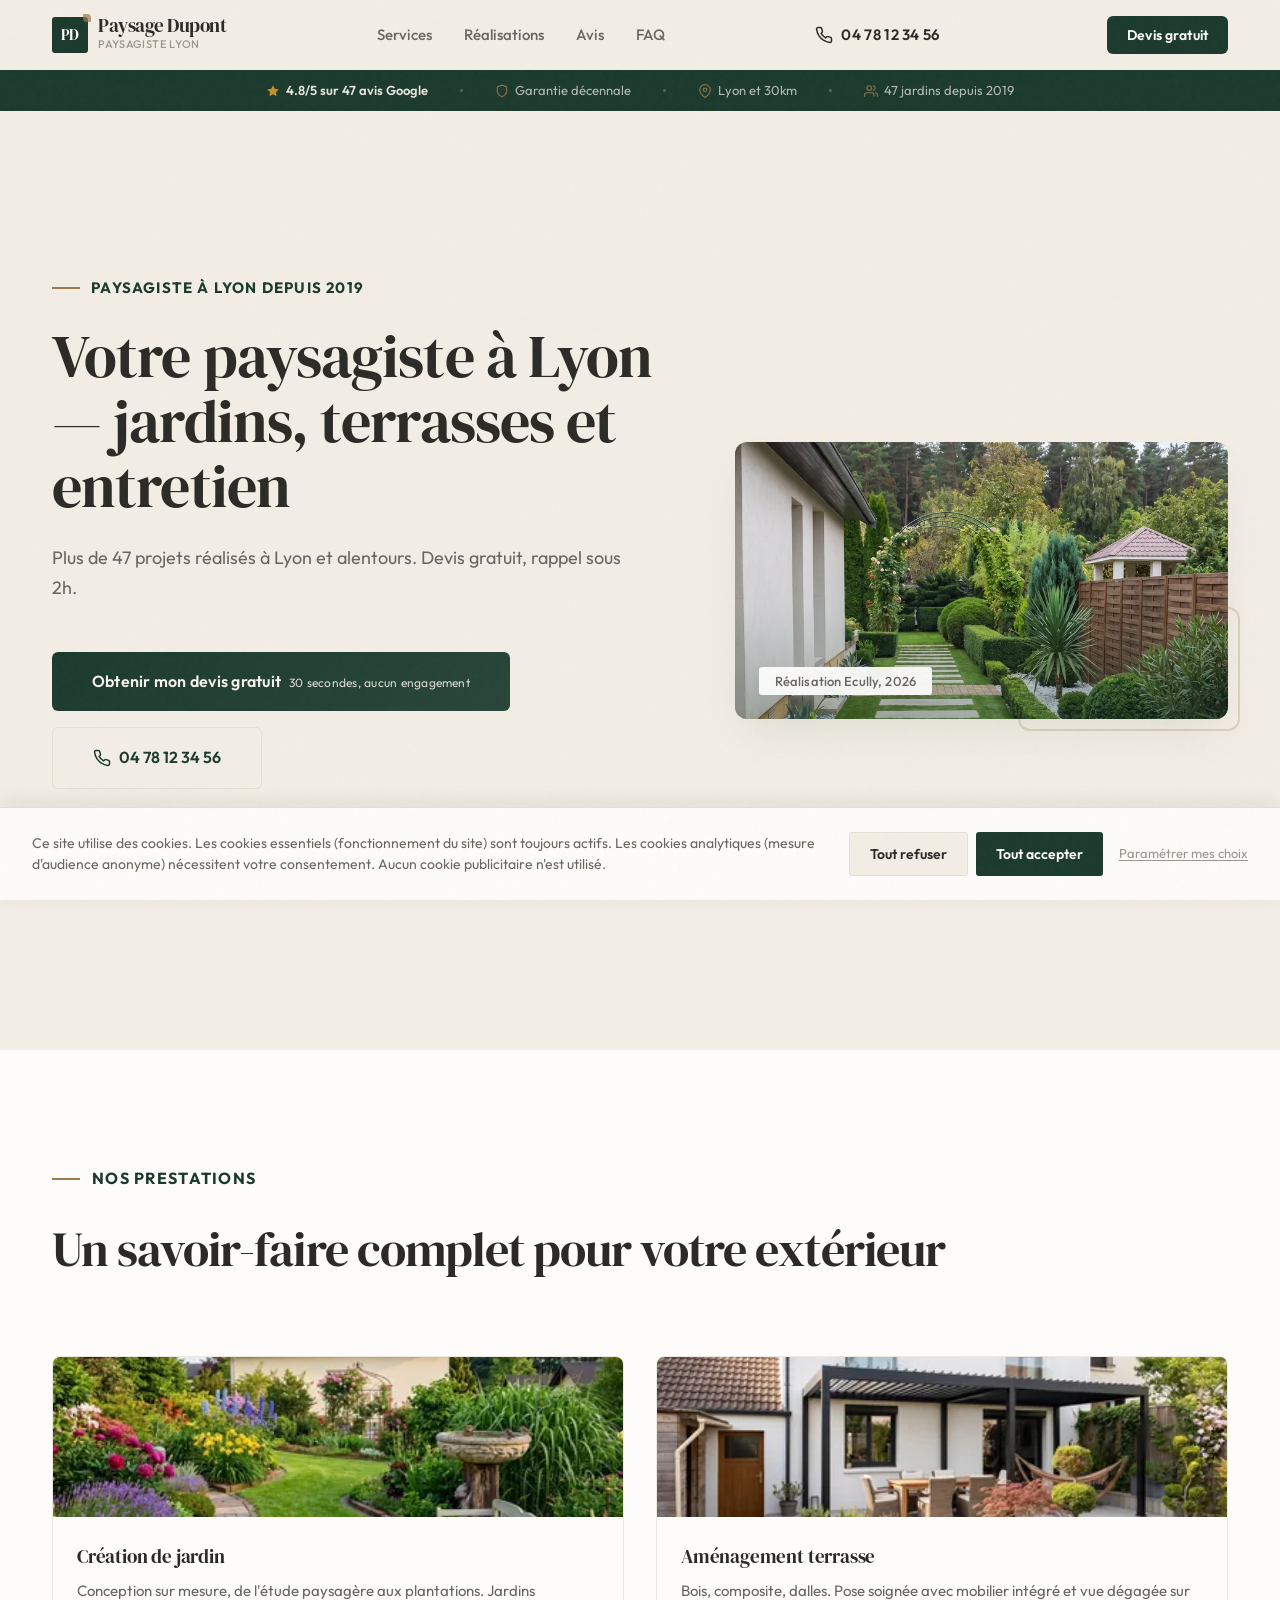
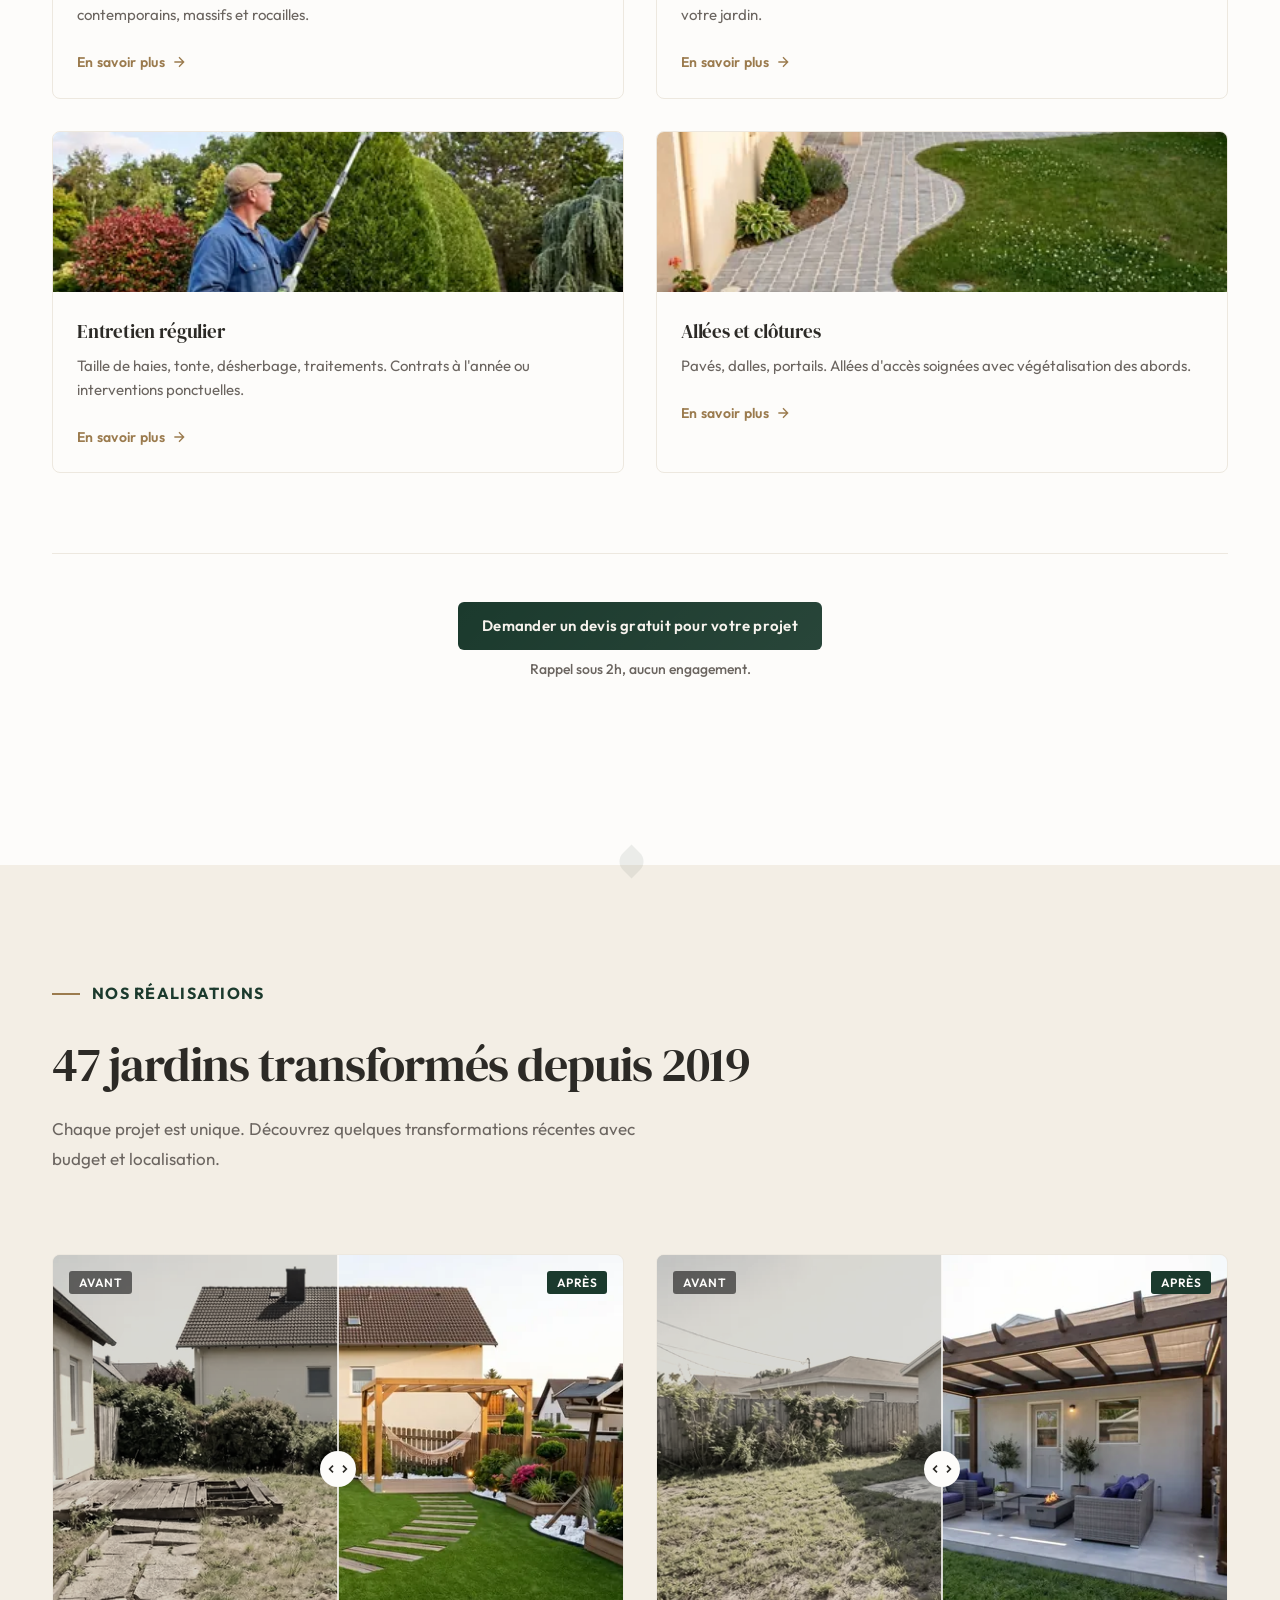
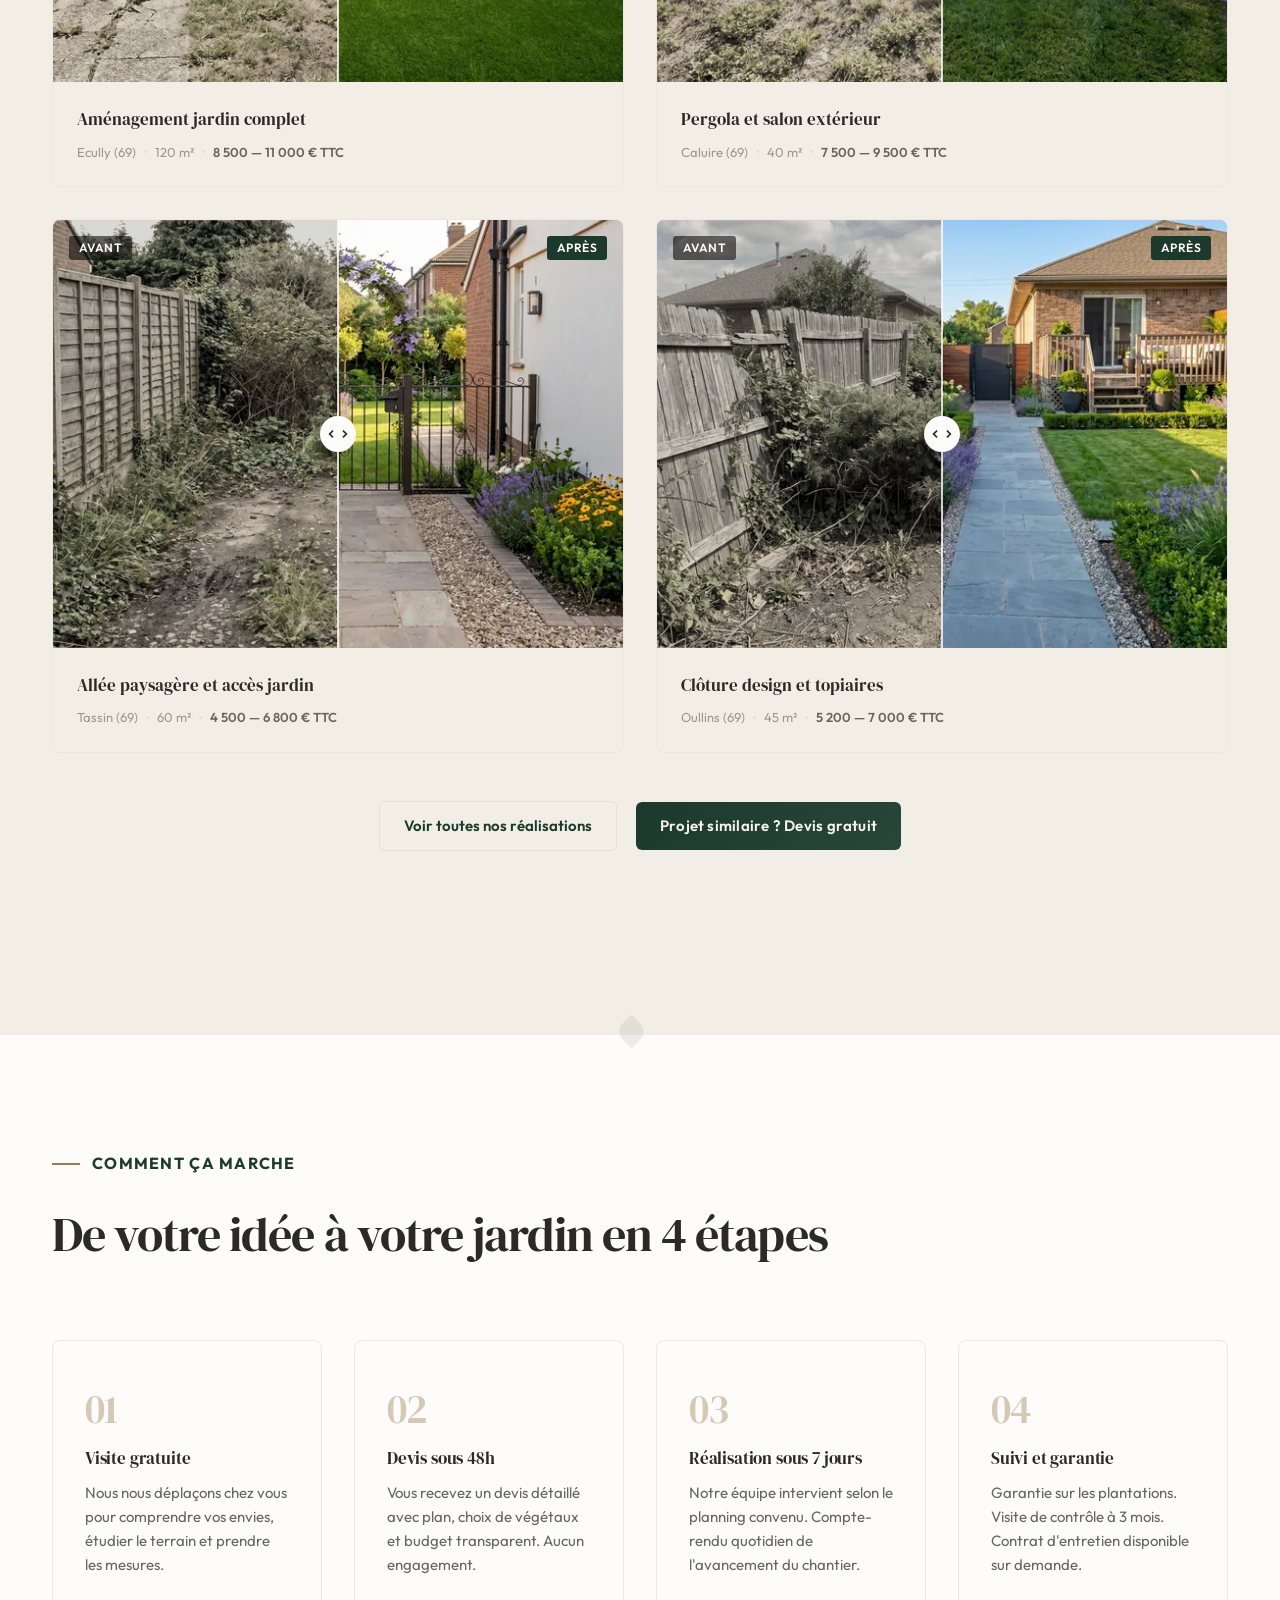
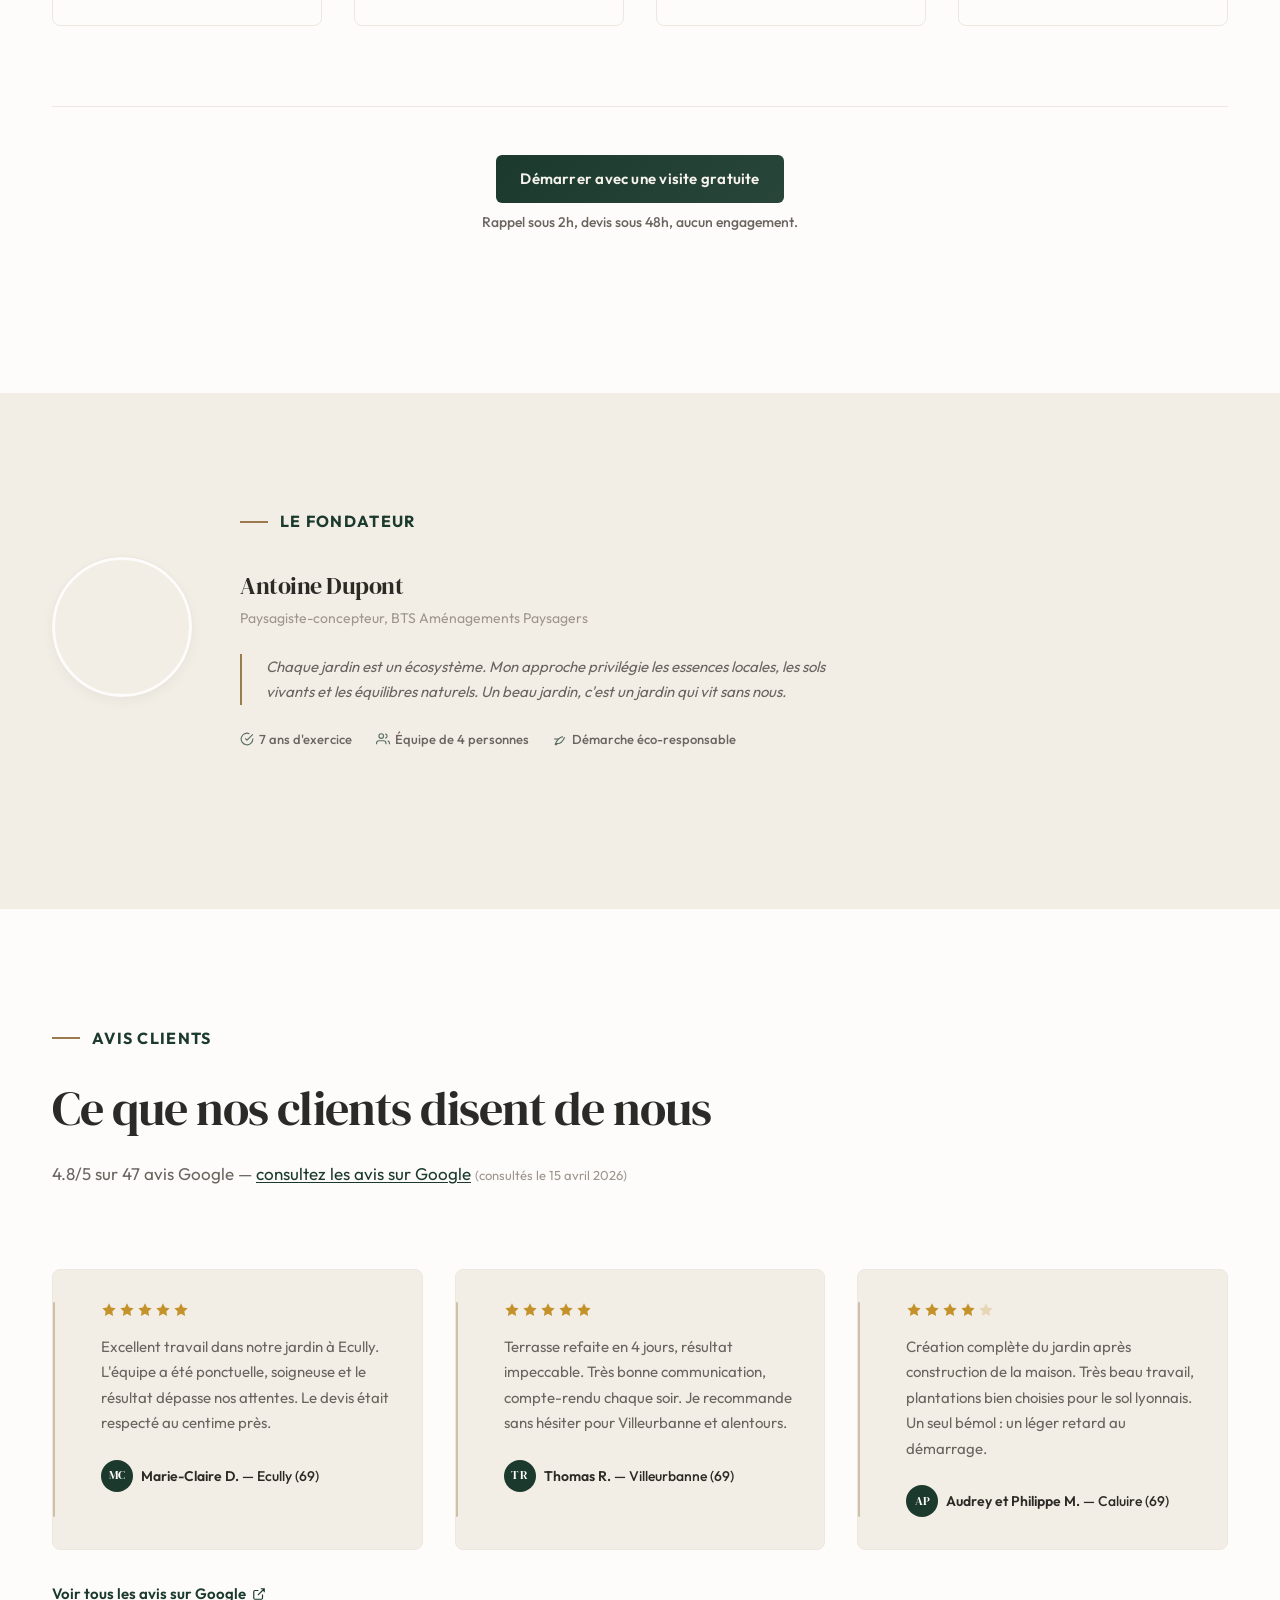
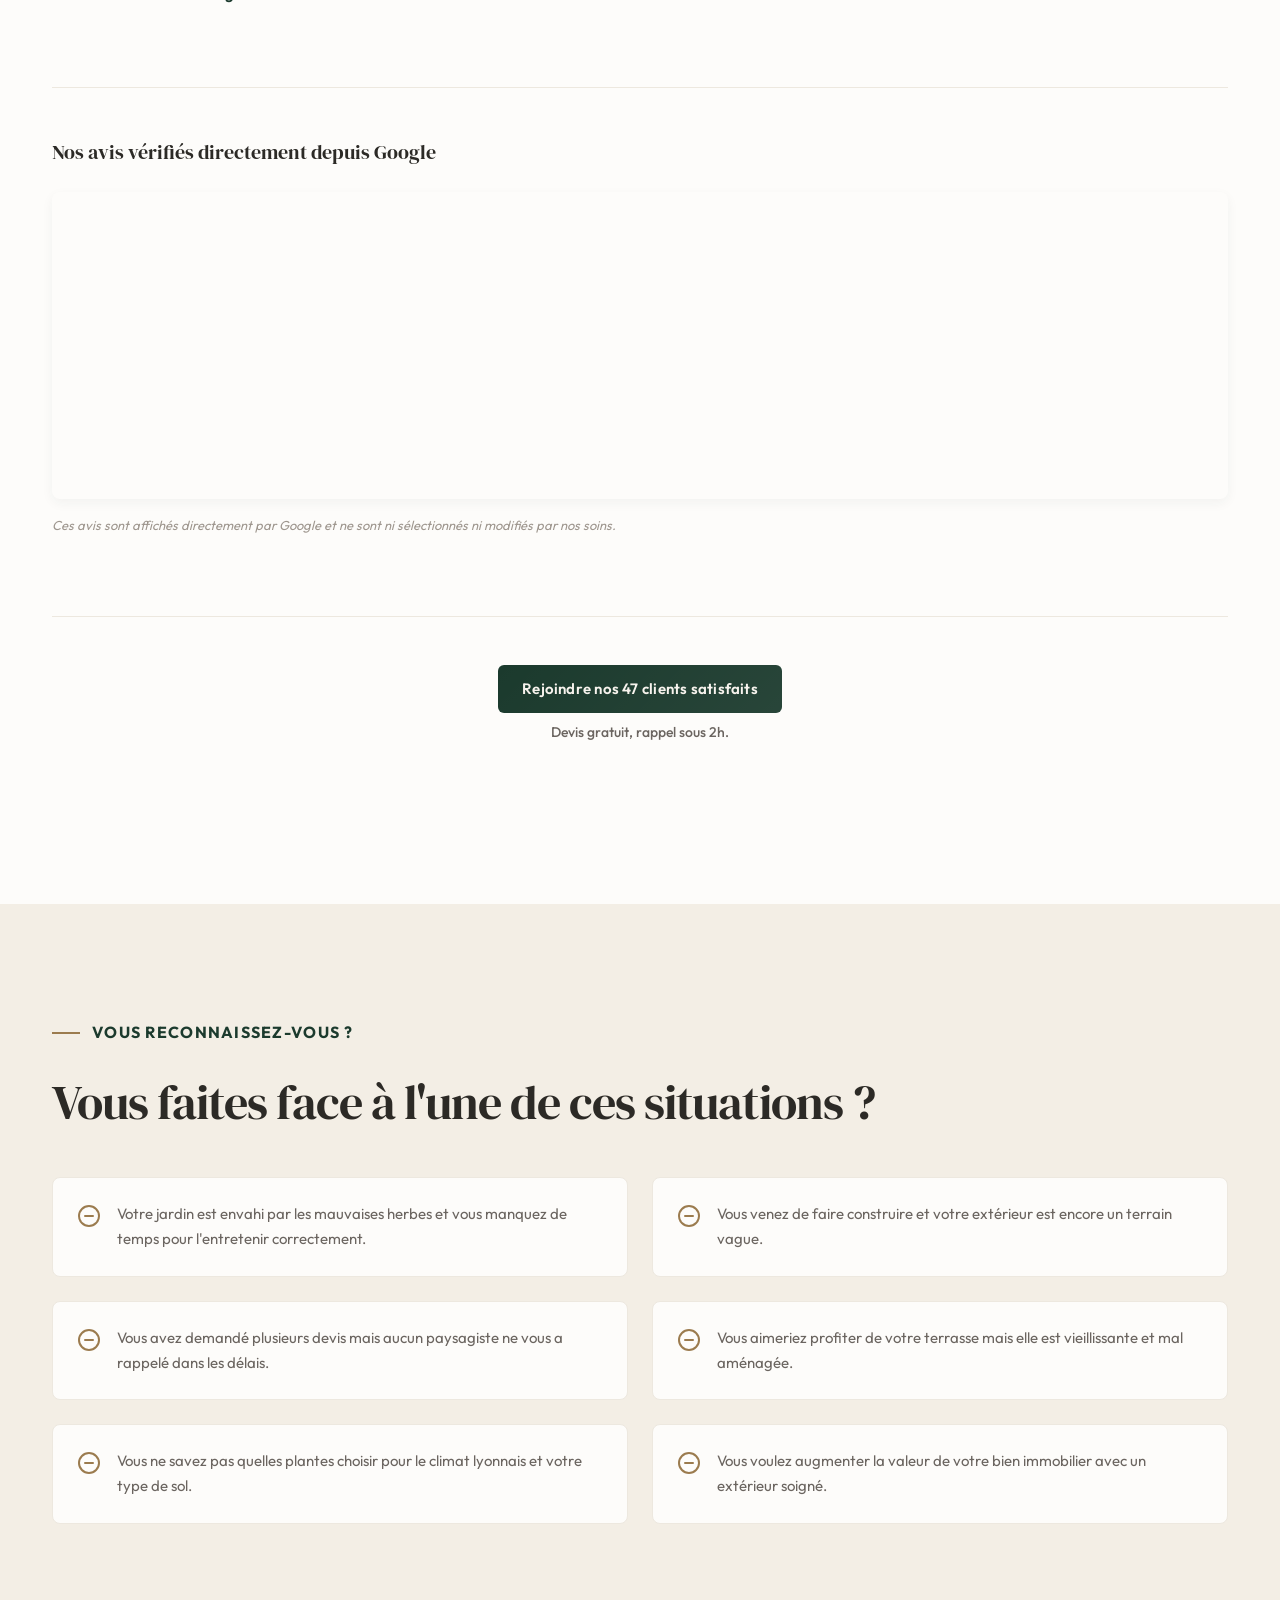
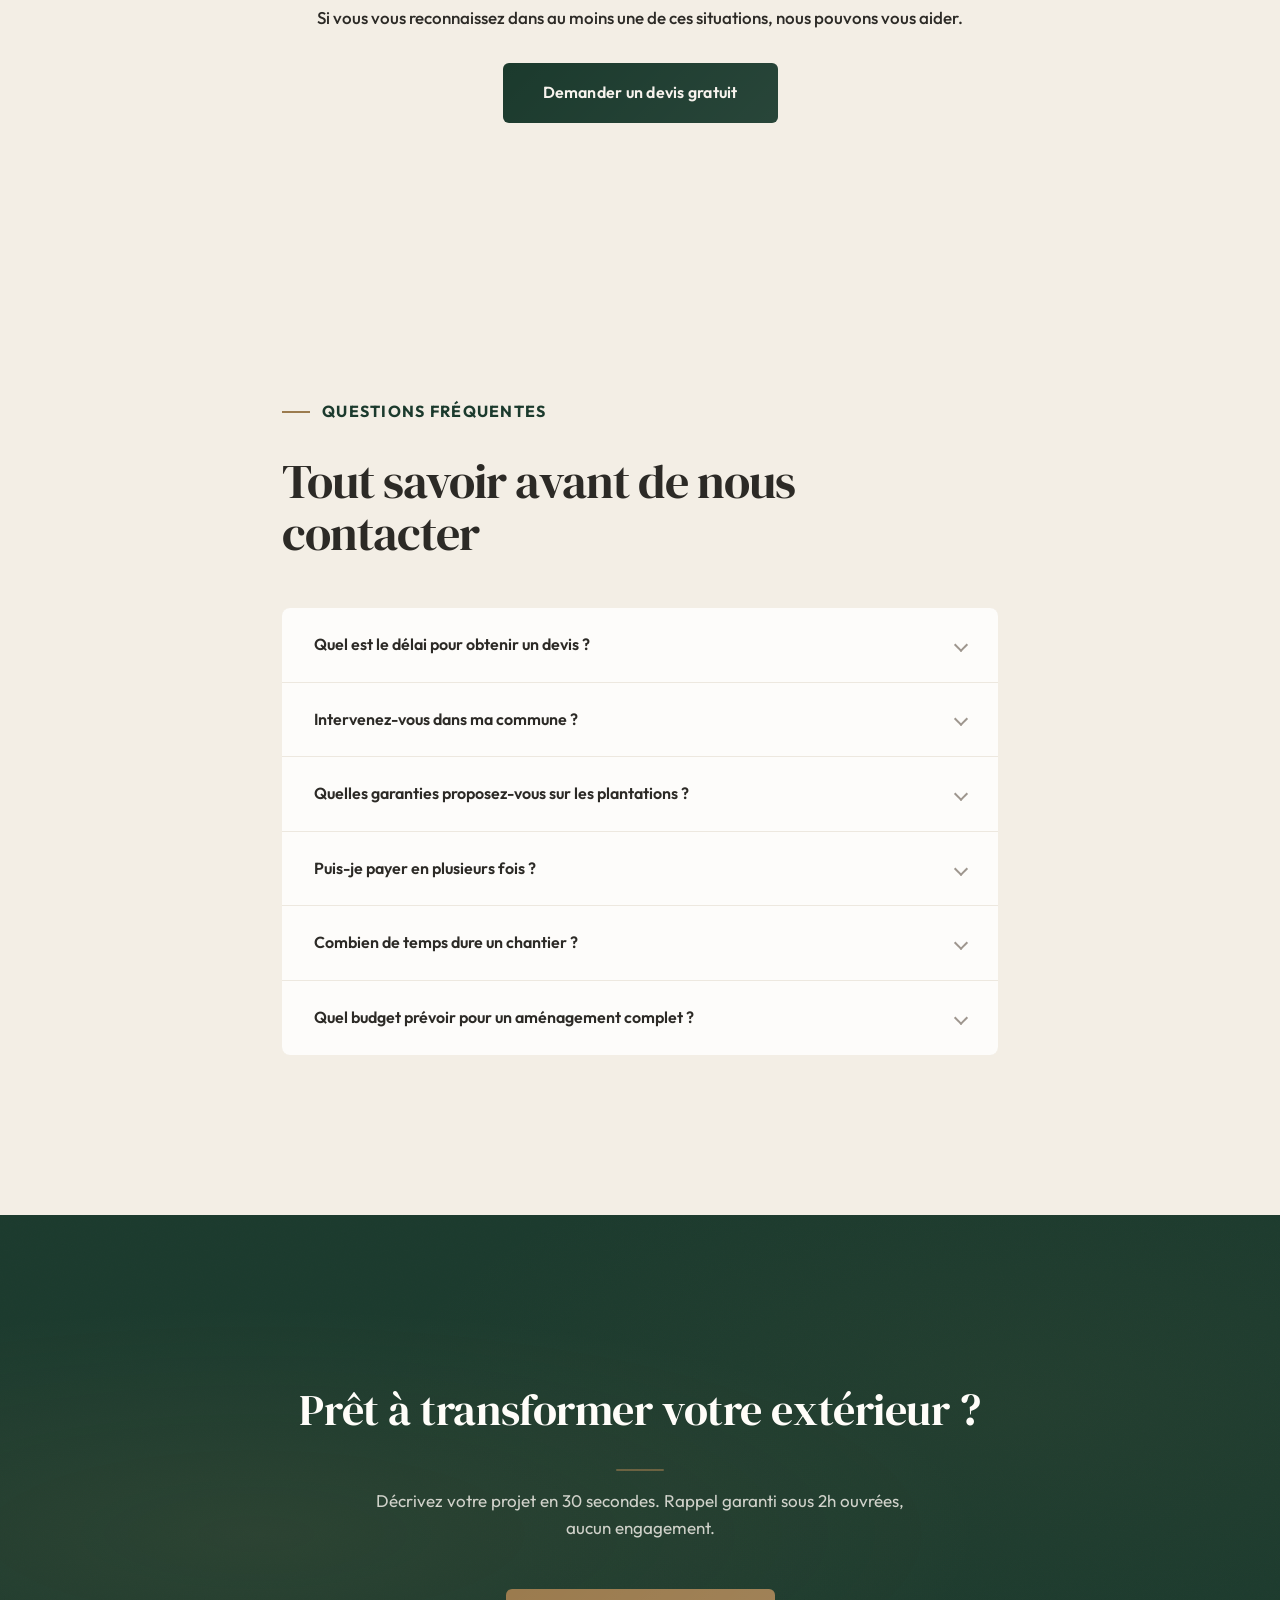
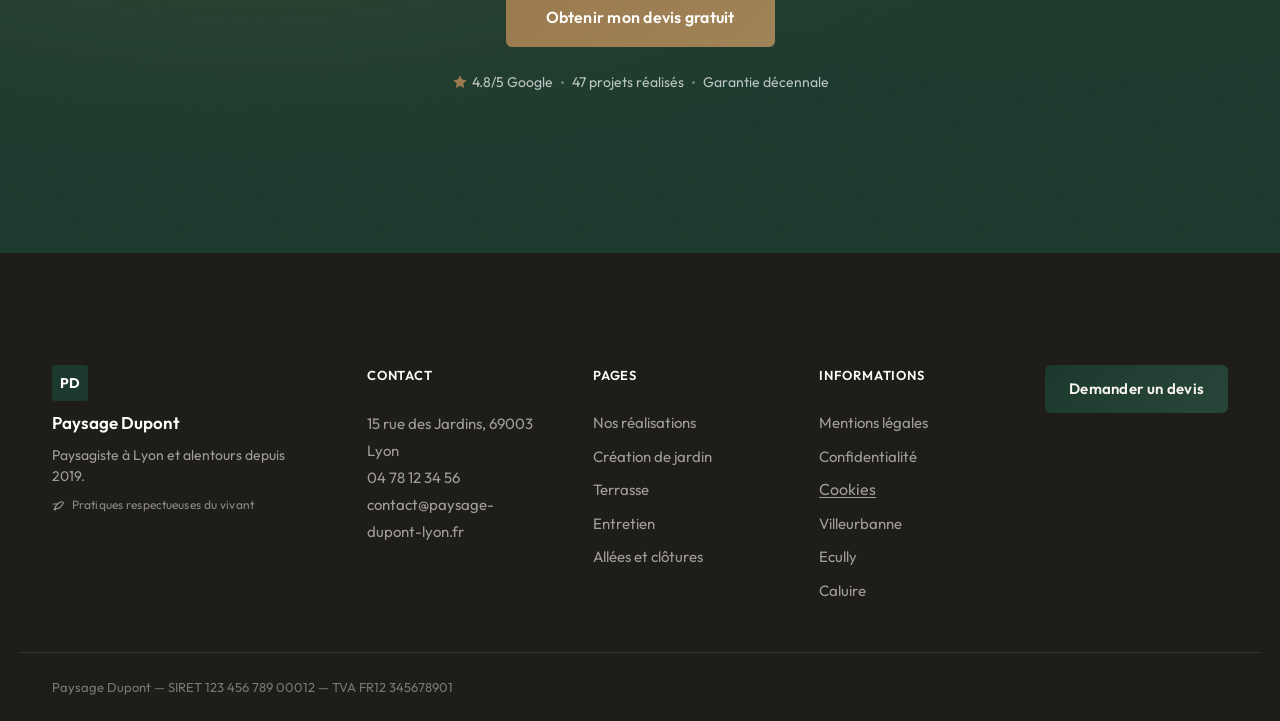
==== commit 6328c11d: "Self-host fonts, 404 page, lazy loading, client guide - Self-host Google Fonts (DM Serif Display + O" ====
--- a/index.html
+++ b/index.html
@@ -3,6 +3,8 @@
 <head>
   <meta charset="UTF-8">
   <meta name="viewport" content="width=device-width, initial-scale=1.0">
+  <meta name="referrer-policy" content="strict-origin-when-cross-origin">
+  <meta http-equiv="Permissions-Policy" content="camera=(), microphone=(), geolocation=(), payment=()">
   <title>Paysagiste Lyon — Paysage Dupont | Jardin & Terrasse</title>
   <meta name="description" content="Paysagiste à Lyon. Création de jardins, terrasses et entretien. Devis gratuit sous 2h, visite offerte. 47 réalisations depuis 2019, noté 4.8/5 Google.">
   <meta name="robots" content="index, follow">
@@ -31,19 +33,16 @@
   <link rel="icon" type="image/png" sizes="32x32" href="img/favicon-32x32.png">
   <link rel="apple-touch-icon" href="img/favicon-32x32.png">
 
-  <!-- Preload fonts -->
-  <link rel="preconnect" href="https://fonts.googleapis.com">
-  <link rel="preconnect" href="https://fonts.gstatic.com" crossorigin>
-  <link href="https://fonts.googleapis.com/css2?family=DM+Serif+Display&family=Outfit:wght@400;500;600;700;800&display=swap" rel="stylesheet">
-
-  <link rel="stylesheet" href="css/style.min.css?v=4">
-
-  <!-- INSTRUCTION CMP : Remplacer le cookie banner custom par Tarteaucitron.js (CNIL conforme)
+  <!-- Fonts are self-hosted in /fonts/ (no external Google Fonts request) -->
+
+  <link rel="stylesheet" href="css/style.min.css?v=8">
+
+  <!-- INSTRUCTION CMP (optionnel) : Remplacer le cookie banner custom par Tarteaucitron.js
        1. Ajouter <script src="https://cdn.jsdelivr.net/npm/tarteaucitron@latest/tarteaucitron.js"></script>
        2. Initialiser : tarteaucitron.init({ privacyUrl: "/pages/politique-confidentialite.html", ... })
        3. Conditionner le widget Google Maps : tarteaucitron.user.googlemapsKey = "YOUR_API_KEY"
        4. Supprimer l'actuel #cookie-banner et #cookie-modal du HTML
-       5. Supprimer les fonctions cookie dans js/main.js (lignes 119-266)
+       5. Supprimer les fonctions cookie dans js/main.js
        Documentation : https://tarteaucitron.io/fr/install/
   -->
 
@@ -235,10 +234,7 @@
       "postalCode": "69003",
       "addressCountry": "FR"
     },
-    "sameAs": [
-      "https://www.facebook.com/paysagedupont",
-      "https://www.instagram.com/paysagedupont"
-    ]
+    "_sameAs_INSTRUCTION": "CLIENT: Ajouter vos réseaux sociaux ici. Exemple: sameAs: [URL_FACEBOOK, URL_INSTAGRAM]. Renommer _sameAs_INSTRUCTION en sameAs."
   }
   </script>
 
@@ -1064,6 +1060,6 @@
     </div>
   </div>
 
-  <script src="js/main.min.js?v=4"></script>
+  <script src="js/main.min.js?v=8"></script>
 </body>
 </html>
--- a/css/style.min.css
+++ b/css/style.min.css
@@ -1 +1 @@
-:root{--clr-bg:#f3eee5;--clr-surface:#fdfcfa;--clr-text:#2c2a26;--clr-text-secondary:#6b6560;--clr-text-muted:#9e968e;--clr-border:#e5dfd4;--clr-border-light:#ede8df;--clr-accent:#1b3a2d;--clr-accent-hover:#264d3c;--clr-accent-light:#e8ede9;--clr-accent-surface:#f2f5f0;--clr-brass:#9b7b4e;--clr-brass-hover:#836840;--clr-brass-light:#f5efe4;--clr-sage-50:#f2f5f0;--clr-sage-100:#e4eade;--clr-earth-100:#ede6dc;--clr-stone-100:#e8e4de;--clr-star:#c4922a;--clr-white:#fdfcfa;--font-display:'DM Serif Display','Georgia',serif;--font-body:'Outfit',system-ui,-apple-system,sans-serif;--font-weight-normal:400;--font-weight-medium:500;--font-weight-semibold:600;--font-weight-bold:700;--font-weight-extrabold:800;--space-xs:.25rem;--space-sm:.5rem;--space-md:1rem;--space-lg:1.5rem;--space-xl:2rem;--space-2xl:3rem;--space-3xl:5rem;--space-4xl:7rem;--space-5xl:10rem;--max-width:1240px;--max-width-narrow:780px;--ease-out:cubic-bezier(0.16,1,0.3,1);--ease-premium:cubic-bezier(0.22,1,0.36,1);--duration-fast:150ms;--duration-normal:280ms;--duration-slow:450ms;--shadow-sm:0 1px 2px rgba(44,58,50,0.03);--shadow-md:0 4px 12px rgba(44,58,50,0.05);--shadow-lg:0 12px 32px -4px rgba(44,58,50,0.07);--shadow-premium:0 20px 44px -12px rgba(27,58,45,0.10);--radius-sm:3px;--radius-md:6px;--radius-lg:8px;--radius-xl:12px}*,*::before,*::after{box-sizing:border-box;margin:0;padding:0}html{scroll-behavior:smooth;-webkit-text-size-adjust:100%}body{font-family:var(--font-body);font-weight:var(--font-weight-normal);color:var(--clr-text);background:var(--clr-bg);line-height:1.6;-webkit-font-smoothing:antialiased;-moz-osx-font-smoothing:grayscale}img{max-width:100%;height:auto;display:block}a{color:inherit;text-decoration:none;transition:color var(--duration-fast) var(--ease-out)}ul{list-style:none}address{font-style:normal}button{cursor:pointer;border:0;background:0;font:inherit}::selection{background:var(--clr-brass-light);color:var(--clr-text)}body::after{content:"";position:fixed;inset:0;pointer-events:none;z-index:99999;opacity:.03;background-image:url("data:image/svg+xml,%3CsvgviewBox='00256256'xmlns='http://www.w3.org/2000/svg'%3E%3Cfilterid='noise'%3E%3CfeTurbulencetype='fractalNoise'baseFrequency='0.65'numOctaves='3'stitchTiles='stitch'/%3E%3C/filter%3E%3Crectwidth='100%25'height='100%25'filter='url(%23noise)'/%3E%3C/svg%3E")}:focus-visible{outline:2px solid var(--clr-accent);outline-offset:3px;border-radius:var(--radius-sm)}.btn:focus-visible{outline:2px solid var(--clr-brass);outline-offset:3px;box-shadow:0 0 0 4px var(--clr-brass-light)}a:focus-visible{outline:2px solid var(--clr-accent);outline-offset:2px}@media(prefers-reduced-motion:reduce){*,*::before,*::after{animation-duration:.01ms !important;animation-iteration-count:1 !important;transition-duration:.01ms !important}.reveal{opacity:1;transform:none}html{scroll-behavior:auto}}.skip-link{position:absolute;top:-100%;left:50%;transform:translateX(-50%);background:var(--clr-accent);color:var(--clr-white);padding:var(--space-sm) var(--space-md);border-radius:var(--radius-sm);z-index:9999;font-weight:var(--font-weight-medium)}.skip-link:focus{top:var(--space-md)}.cookie-banner[hidden]{display:none !important}.cookie-banner{position:fixed;bottom:0;left:0;right:0;background:var(--clr-surface);border-top:1px solid var(--clr-border);padding:var(--space-lg) var(--space-xl);z-index:10000;box-shadow:0 -4px 20px rgba(0,0,0,0.08)}.cookie-inner{max-width:var(--max-width);margin:0 auto;display:flex;flex-wrap:wrap;align-items:center;gap:var(--space-md)}.cookie-text{flex:1 1 300px;font-size:.875rem;color:var(--clr-text-secondary);line-height:1.5}.cookie-actions{display:flex;gap:var(--space-sm)}.cookie-btn{padding:.625rem 1.25rem;border-radius:var(--radius-sm);font-size:.875rem;font-weight:var(--font-weight-semibold);transition:all var(--duration-fast) var(--ease-out)}.cookie-btn--refuse{background:var(--clr-bg);color:var(--clr-text);border:1px solid var(--clr-border)}.cookie-btn--refuse:hover{background:var(--clr-border-light)}.cookie-btn--accept{background:var(--clr-accent);color:var(--clr-white)}.cookie-btn--accept:hover{background:var(--clr-accent-hover)}.cookie-link{font-size:.8125rem;color:var(--clr-text-muted);text-decoration:underline;text-underline-offset:2px}.header{position:sticky;top:0;z-index:1000;background:var(--clr-bg)}.header__inner{max-width:var(--max-width);margin:0 auto;padding:var(--space-md) var(--space-xl);display:flex;align-items:center;justify-content:space-between;gap:var(--space-xl)}.header__logo{display:flex;align-items:center;gap:.625rem}.header__logo-mark{display:flex;align-items:center;justify-content:center;width:36px;height:36px;background:var(--clr-accent);color:var(--clr-white);font-family:var(--font-display);font-weight:var(--font-weight-normal);font-size:.9375rem;border-radius:var(--radius-sm);letter-spacing:-.03em;position:relative}.header__logo-mark::after{content:"";position:absolute;top:-3px;right:-3px;width:8px;height:8px;background:var(--clr-brass);border-radius:0 50% 0 50%;opacity:.7}.header__logo-text{font-family:var(--font-display);font-weight:var(--font-weight-normal);font-size:1.1875rem;letter-spacing:-.025em;color:var(--clr-text);line-height:1}.header__logo-info{display:flex;flex-direction:column}.header__logo-city{font-family:var(--font-body);font-size:.6875rem;font-weight:var(--font-weight-medium);color:var(--clr-text-muted);letter-spacing:.06em;text-transform:uppercase;margin-top:1px}.header__nav-list{display:flex;gap:var(--space-xl)}.header__nav-list a{font-size:.9375rem;color:var(--clr-text-secondary);font-weight:var(--font-weight-medium);transition:color var(--duration-normal) var(--ease-out);position:relative;padding-bottom:4px}.header__nav-list a::after{content:"";position:absolute;bottom:0;left:50%;width:0;height:1.5px;background:var(--clr-brass);transition:width var(--duration-normal) var(--ease-premium),left var(--duration-normal) var(--ease-premium);border-radius:1px}.header__nav-list a:hover{color:var(--clr-text)}.header__nav-list a:hover::after{width:100%;left:0}.header__nav-list a.is-active{color:var(--clr-text)}.header__nav-list a.is-active::after{width:100%;left:0;background:var(--clr-accent);opacity:.4}.header__phone{display:flex;align-items:center;gap:var(--space-sm);font-weight:var(--font-weight-semibold);font-size:.9375rem;color:var(--clr-text);white-space:nowrap;letter-spacing:.02em}.header__phone:hover{color:var(--clr-brass)}.header__phone-icon{flex-shrink:0}.header__cta-sticky{display:inline-block;padding:.5rem 1.25rem;background:var(--clr-accent);color:var(--clr-white);font-size:.875rem;font-weight:var(--font-weight-semibold);border-radius:var(--radius-md);letter-spacing:.01em;white-space:nowrap;transition:background var(--duration-fast),box-shadow var(--duration-fast);margin-left:var(--space-md)}.header__cta-sticky:hover{background:var(--clr-accent-hover);box-shadow:var(--shadow-md);color:var(--clr-white)}.header__burger{display:none;width:28px;height:20px;position:relative}.header__burger span{display:block;width:100%;height:2px;background:var(--clr-text);border-radius:2px;position:absolute;left:0;transition:all var(--duration-normal) var(--ease-out)}.header__burger span:nth-child(1){top:0}.header__burger span:nth-child(2){top:9px}.header__burger span:nth-child(3){top:18px}.header__burger[aria-expanded="true"] span:nth-child(1){transform:rotate(45deg);top:9px}.header__burger[aria-expanded="true"] span:nth-child(2){opacity:0}.header__burger[aria-expanded="true"] span:nth-child(3){transform:rotate(-45deg);top:9px}.trust-bar{background:var(--clr-accent);border-bottom:0}.trust-bar__inner{max-width:var(--max-width);margin:0 auto;padding:.625rem var(--space-xl);display:flex;align-items:center;justify-content:center;gap:var(--space-xl);font-size:.8125rem;color:rgba(247,243,237,0.7);font-weight:var(--font-weight-normal)}.trust-bar__item{display:flex;align-items:center;gap:6px;white-space:nowrap}.trust-bar__item--rating{color:rgba(247,243,237,0.92);font-weight:var(--font-weight-semibold)}.trust-bar__item svg{color:var(--clr-brass);flex-shrink:0;opacity:.85}.trust-bar__item--rating svg{color:var(--clr-star);opacity:1}.trust-bar__sep{width:3px;height:3px;background:rgba(247,243,237,0.25);border-radius:50%}.mobile-nav{position:fixed;inset:0;background:var(--clr-surface);z-index:999;padding:5rem var(--space-xl) var(--space-xl)}.mobile-nav ul{display:flex;flex-direction:column;gap:var(--space-lg)}.mobile-nav a{font-size:1.25rem;font-weight:var(--font-weight-semibold);color:var(--clr-text)}.mobile-nav__cta{display:inline-block;padding:var(--space-md) var(--space-xl);background:var(--clr-accent);color:var(--clr-white) !important;border-radius:var(--radius-md);text-align:center;margin-top:var(--space-md)}.mobile-nav__phone{display:block;margin-top:var(--space-xl);font-size:1.125rem;color:var(--clr-accent);font-weight:var(--font-weight-semibold)}.btn{display:inline-flex;align-items:center;justify-content:center;gap:var(--space-sm);font-weight:var(--font-weight-semibold);font-size:.9375rem;border-radius:var(--radius-md);padding:.75rem 1.5rem;transition:all var(--duration-normal) var(--ease-out);white-space:nowrap}.btn--primary{background:var(--clr-accent);color:#f7f3ed;letter-spacing:.015em;position:relative;overflow:hidden}.btn--primary::before{content:"";position:absolute;inset:0;background:linear-gradient(135deg,transparent 0,rgba(255,255,255,0.06) 100%);pointer-events:none}.btn--primary:hover{background:var(--clr-accent-hover);box-shadow:0 8px 24px -4px rgba(27,58,45,0.2)}.btn--primary:active{transform:scale(0.97);box-shadow:none}.btn--outline{background:transparent;color:var(--clr-accent);border:1.5px solid var(--clr-border)}.btn--outline:hover{border-color:var(--clr-accent);background:var(--clr-accent-surface);color:var(--clr-accent)}.btn--brass{background:var(--clr-brass);color:#fffdf9;letter-spacing:.015em}.btn--brass:hover{background:var(--clr-brass-hover);box-shadow:0 8px 20px -4px rgba(155,123,78,0.3)}.btn--brass:active{transform:scale(0.97);box-shadow:none}.btn--lg{padding:1.0625rem 2.5rem;font-size:1rem}.btn__sub{display:block;font-size:.75rem;font-weight:var(--font-weight-normal);opacity:.85;margin-top:2px}.section__inner{max-width:var(--max-width);margin:0 auto;padding:var(--space-4xl) var(--space-xl) var(--space-5xl)}.section__inner--narrow{max-width:var(--max-width-narrow)}.section__label{display:inline-flex;align-items:center;gap:.75em;font-size:1rem;font-weight:var(--font-weight-bold);color:var(--clr-accent);text-transform:uppercase;letter-spacing:.08em;margin-bottom:var(--space-xl);font-family:var(--font-body)}.section__label::before{content:"";display:inline-block;width:28px;height:2px;background:var(--clr-brass);flex-shrink:0}.section__title{font-family:var(--font-display);font-size:clamp(2rem,4.5vw,3rem);font-weight:var(--font-weight-normal);letter-spacing:-.02em;line-height:1.08;margin-bottom:var(--space-lg);color:var(--clr-text)}.section__desc{font-size:1.0625rem;color:var(--clr-text-secondary);line-height:1.75;max-width:55ch;margin-bottom:var(--space-md)}.hero{background:var(--clr-bg);overflow:hidden}.hero__inner{max-width:var(--max-width);margin:0 auto;padding:var(--space-5xl) var(--space-xl);display:grid;grid-template-columns:1.1fr .9fr;gap:var(--space-3xl);align-items:center}.hero__label{display:inline-flex;align-items:center;gap:.75em;font-size:.9375rem;font-weight:var(--font-weight-bold);color:var(--clr-accent);text-transform:uppercase;letter-spacing:.08em;margin-bottom:var(--space-lg);font-family:var(--font-body)}.hero__label::before{content:"";display:inline-block;width:28px;height:2px;background:var(--clr-brass);flex-shrink:0}.hero__proof{display:flex;align-items:center;gap:var(--space-md);margin-bottom:var(--space-md);font-size:.875rem;font-weight:var(--font-weight-semibold);color:var(--clr-text-secondary)}.hero__proof-item{display:inline-flex;align-items:center;gap:4px}.hero__proof-star{color:var(--clr-star)}.hero__proof-sep{width:4px;height:4px;background:var(--clr-border);border-radius:50%;flex-shrink:0}.hero__title{font-family:var(--font-display);font-size:clamp(2.25rem,5.5vw,3.75rem);font-weight:var(--font-weight-normal);letter-spacing:-.015em;line-height:1.08;margin-bottom:var(--space-lg);color:var(--clr-text)}.hero__subtitle{font-size:1.125rem;color:var(--clr-text-secondary);line-height:1.7;margin-bottom:var(--space-2xl);max-width:48ch}.hero__actions{display:flex;flex-wrap:wrap;gap:var(--space-md);margin-bottom:var(--space-md)}.hero__phone-btn{gap:.5rem}.hero__reassurance{font-size:.8125rem;color:var(--clr-text-muted)}.hero__visual{position:relative;z-index:0}.hero__img-wrapper{width:100%;aspect-ratio:16/9;border-radius:var(--radius-xl);position:relative;overflow:hidden;box-shadow:var(--shadow-premium)}.hero__img-wrapper picture,.hero__img-wrapper picture img{display:block;width:100%;height:100%;object-fit:cover;object-position:center}.hero__img-wrapper::after{content:"";position:absolute;inset:0;background:linear-gradient(to top,rgba(27,58,45,0.35) 0,rgba(27,58,45,0.08) 40%,transparent 70%);z-index:1;pointer-events:none}.hero__visual::after{content:"";position:absolute;bottom:-12px;right:-12px;width:45%;height:45%;border:2px solid var(--clr-brass);border-radius:var(--radius-xl);opacity:.25;z-index:-1;transition:opacity var(--duration-slow) var(--ease-out)}.hero__visual:hover::after{opacity:.45}.hero__img-overlay{position:absolute;bottom:var(--space-lg);left:var(--space-lg);z-index:2}.hero__img-badge{display:inline-block;padding:var(--space-xs) var(--space-md);background:rgba(255,255,255,0.92);backdrop-filter:blur(8px);border-radius:var(--radius-sm);font-size:.8125rem;font-weight:var(--font-weight-medium);color:var(--clr-text-secondary);letter-spacing:.01em}.services{background:var(--clr-surface)}.services__grid{display:grid;grid-template-columns:repeat(2,1fr);gap:var(--space-xl);margin-top:var(--space-3xl)}.service-card{background:var(--clr-surface);border-radius:var(--radius-lg);border:1px solid var(--clr-border-light);overflow:hidden;transition:box-shadow var(--duration-normal) var(--ease-premium)}.service-card:hover{box-shadow:var(--shadow-lg)}.service-card__img{height:160px;overflow:hidden}.service-card__img picture,.service-card__img picture img,.service-card__img>img{display:block;width:100%;height:100%;object-fit:cover;object-position:center;transition:transform .6s var(--ease-premium)}.service-card:hover .service-card__img picture img,.service-card:hover .service-card__img>img{transform:scale(1.04)}.service-card__title{font-family:var(--font-display);font-size:1.1875rem;font-weight:var(--font-weight-normal);padding:var(--space-lg) var(--space-lg) var(--space-sm);letter-spacing:-.01em}.service-card__text{font-size:.9375rem;color:var(--clr-text-secondary);line-height:1.6;padding:0 var(--space-lg)}.service-card__link{display:inline-flex;align-items:center;gap:6px;padding:var(--space-lg);font-size:.875rem;font-weight:var(--font-weight-semibold);color:var(--clr-brass);letter-spacing:.02em;transition:gap var(--duration-normal) var(--ease-out),color var(--duration-fast)}.service-card__link:hover{gap:10px;color:var(--clr-brass-hover)}.realisations{background:var(--clr-bg)}.realisations__grid{display:grid;grid-template-columns:repeat(2,1fr);gap:var(--space-xl);margin-top:var(--space-3xl)}.projet-card{border-radius:var(--radius-lg);overflow:hidden;border:1px solid var(--clr-border-light);background:var(--clr-bg)}.projet-card__slider{position:relative;aspect-ratio:4/3;overflow:hidden;cursor:ew-resize;touch-action:pan-y}.projet-card__showcase{position:relative;aspect-ratio:4/3;overflow:hidden}.projet-card__showcase picture,.projet-card__showcase picture img{display:block;width:100%;height:100%;object-fit:cover;object-position:center}.projet-card__before,.projet-card__after{position:absolute;inset:0}.projet-card__before picture,.projet-card__after picture,.projet-card__before>img,.projet-card__after>img{display:block;width:100%;height:100%}.projet-card__before picture img,.projet-card__after picture img,.projet-card__before>img,.projet-card__after>img{width:100%;height:100%;object-fit:cover;object-position:center}.projet-card__before{background-color:#d4c8b8;z-index:1}.projet-card__before picture img,.projet-card__before>img{filter:sepia(0.3) saturate(0.5) brightness(0.85)}.projet-card__after{background-color:var(--clr-sage-100);z-index:0}.projet-card__before{clip-path:inset(0 50% 0 0)}.projet-card__label{position:absolute;top:var(--space-md);padding:2px 10px;font-size:.75rem;font-weight:var(--font-weight-semibold);border-radius:var(--radius-sm);color:var(--clr-white);text-transform:uppercase;letter-spacing:.04em}.projet-card__label--before{left:var(--space-md);background:rgba(0,0,0,0.55);z-index:3}.projet-card__label--after{right:var(--space-md);background:var(--clr-accent)}.projet-card__handle{position:absolute;top:0;bottom:0;left:50%;transform:translateX(-50%);z-index:5;display:flex;flex-direction:column;align-items:center;justify-content:center;pointer-events:none}.projet-card__handle-line{width:2px;flex:1;background:var(--clr-white);opacity:.8}.projet-card__handle-circle{width:36px;height:36px;border-radius:50%;background:var(--clr-white);display:flex;align-items:center;justify-content:center;box-shadow:var(--shadow-md);flex-shrink:0}.projet-card__handle-circle svg{color:var(--clr-text)}.projet-card__info{padding:var(--space-lg)}.projet-card__title{font-family:var(--font-display);font-size:1.0625rem;font-weight:var(--font-weight-normal);margin-bottom:var(--space-sm)}.projet-card__meta{display:flex;flex-wrap:wrap;align-items:center;gap:var(--space-sm);font-size:.8125rem;color:var(--clr-text-muted)}.projet-card__sep{width:3px;height:3px;background:var(--clr-border);border-radius:50%}.projet-card__budget{font-weight:var(--font-weight-semibold);color:var(--clr-text-secondary)}.realisations__cta{text-align:center;margin-top:var(--space-2xl)}.services::after,.realisations::after{content:"";display:block;width:24px;height:24px;margin:0 auto;background:var(--clr-accent);opacity:.08;border-radius:0 50% 0 50%;transform:rotate(45deg) translateY(12px)}.processus{background:var(--clr-surface)}.processus__grid{display:grid;grid-template-columns:repeat(4,1fr);gap:var(--space-xl);margin-top:var(--space-3xl)}.processus__step{padding:var(--space-2xl) var(--space-xl);border-radius:var(--radius-lg);background:var(--clr-surface);border:1px solid var(--clr-border-light);position:relative}.processus__number{display:block;font-family:var(--font-display);font-size:2.5rem;font-weight:var(--font-weight-normal);color:var(--clr-brass);letter-spacing:-.03em;margin-bottom:var(--space-md);opacity:.4;line-height:1}.processus__step-title{font-family:var(--font-display);font-size:1.0625rem;font-weight:var(--font-weight-normal);margin-bottom:var(--space-sm);letter-spacing:-.01em}.processus__step-text{font-size:.9375rem;color:var(--clr-text-secondary);line-height:1.6}.fondateur{background:var(--clr-bg)}.fondateur__inner{display:grid;grid-template-columns:auto 1fr;gap:var(--space-2xl);align-items:center;max-width:820px}.fondateur__portrait{width:140px;height:140px;flex-shrink:0}.fondateur__img{width:100%;height:100%;border-radius:50%;box-shadow:var(--shadow-md);border:3px solid var(--clr-surface);outline:1px solid var(--clr-border-light)}.fondateur__name{font-family:var(--font-display);font-size:1.5rem;font-weight:var(--font-weight-normal);letter-spacing:-.02em;color:var(--clr-text);margin-bottom:2px}.fondateur__role{font-size:.875rem;color:var(--clr-text-muted);margin-bottom:var(--space-lg)}.fondateur__quote{font-size:.9375rem;color:var(--clr-text-secondary);line-height:1.7;font-style:italic;padding-left:var(--space-lg);border-left:2px solid var(--clr-brass);margin-bottom:var(--space-lg)}.fondateur__credentials{display:flex;flex-wrap:wrap;gap:var(--space-lg)}.fondateur__credential{display:flex;align-items:center;gap:5px;font-size:.8125rem;color:var(--clr-text-secondary);font-weight:var(--font-weight-medium)}.fondateur__credential svg{color:var(--clr-accent);opacity:.7;flex-shrink:0}.avis{background:var(--clr-surface)}.avis__grid{display:grid;grid-template-columns:repeat(3,1fr);gap:var(--space-xl);margin-top:var(--space-3xl)}.avis-card{padding:var(--space-xl) var(--space-xl) var(--space-xl) var(--space-2xl);border-radius:var(--radius-lg);background:var(--clr-bg);border:1px solid var(--clr-border-light);position:relative;transition:box-shadow var(--duration-normal) var(--ease-premium)}.avis-card::before{content:"";position:absolute;left:0;top:var(--space-xl);bottom:var(--space-xl);width:2px;background:var(--clr-brass);border-radius:1px;opacity:.4;transition:opacity var(--duration-normal) var(--ease-out)}.avis-card:hover{box-shadow:var(--shadow-md)}.avis-card:hover::before{opacity:1}.avis-card__stars{display:flex;gap:2px;color:var(--clr-star);margin-bottom:var(--space-md)}.avis-card__text{font-size:.9375rem;color:var(--clr-text-secondary);line-height:1.7;margin-bottom:var(--space-lg)}.avis-card__author{display:flex;align-items:center;gap:var(--space-sm);font-size:.875rem;font-weight:var(--font-weight-medium);color:var(--clr-text)}.avis-card__author strong{font-weight:var(--font-weight-semibold)}.avis-card__avatar{width:32px;height:32px;border-radius:50%;background:var(--clr-accent);color:var(--clr-white);font-family:var(--font-display);font-size:.75rem;font-weight:var(--font-weight-normal);display:flex;align-items:center;justify-content:center;flex-shrink:0;letter-spacing:.02em}.avis__link{display:inline-flex;align-items:center;gap:6px;margin-top:var(--space-xl);font-size:.9375rem;font-weight:var(--font-weight-semibold);color:var(--clr-accent)}.avis__link:hover{text-decoration:underline;text-underline-offset:3px}.faq{background:var(--clr-bg)}.faq__list{margin-top:var(--space-2xl);display:flex;flex-direction:column;gap:1px;background:var(--clr-border-light);border-radius:var(--radius-lg);overflow:hidden}.faq__item{background:var(--clr-surface)}.faq__question{padding:var(--space-lg) var(--space-xl);font-weight:var(--font-weight-semibold);font-size:1rem;cursor:pointer;display:flex;align-items:center;justify-content:space-between;list-style:none;transition:background var(--duration-fast)}.faq__question::-webkit-details-marker{display:none}.faq__question::after{content:"";width:10px;height:10px;border-right:2px solid var(--clr-text-muted);border-bottom:2px solid var(--clr-text-muted);transform:rotate(45deg);transition:transform var(--duration-normal) var(--ease-premium);flex-shrink:0;margin-left:var(--space-md)}.faq__item[open] .faq__question::after{transform:rotate(-135deg)}.faq__question:hover{background:var(--clr-bg)}.faq__answer{padding:0 var(--space-xl) var(--space-lg);font-size:.9375rem;color:var(--clr-text-secondary);line-height:1.7;max-width:65ch}.section__cta-inline{text-align:center;margin-top:var(--space-3xl);padding-top:var(--space-2xl);border-top:1px solid var(--clr-border-light)}.section__cta-reassurance{margin-top:var(--space-sm);font-size:.875rem;color:var(--clr-text-secondary);font-weight:var(--font-weight-medium)}.qualification{background:var(--clr-bg)}.qualification__grid{display:grid;grid-template-columns:repeat(2,1fr);gap:var(--space-lg);margin-top:var(--space-2xl)}.qualification__item{display:flex;align-items:flex-start;gap:var(--space-md);padding:var(--space-lg);background:var(--clr-surface);border-radius:var(--radius-lg);border:1px solid var(--clr-border-light)}.qualification__icon{flex-shrink:0;color:var(--clr-brass);margin-top:2px}.qualification__item p{font-size:.9375rem;color:var(--clr-text-secondary);line-height:1.65}.qualification__cta{text-align:center;margin-top:var(--space-3xl)}.qualification__cta-text{font-size:1.0625rem;color:var(--clr-text);margin-bottom:var(--space-xl);font-weight:var(--font-weight-medium)}.cta-final{background:var(--clr-accent);color:#f0ebe3;position:relative;overflow:hidden}.cta-final::before{content:"";position:absolute;inset:0;background:radial-gradient(ellipse at 20% 50%,rgba(155,123,78,0.12) 0,transparent 50%),radial-gradient(ellipse at 80% 30%,rgba(155,123,78,0.06) 0,transparent 45%);pointer-events:none}.cta-final::after{content:"";position:absolute;inset:0;background:url("data:image/svg+xml,%3CsvgviewBox='00256256'xmlns='http://www.w3.org/2000/svg'%3E%3Cfilterid='noise'%3E%3CfeTurbulencetype='fractalNoise'baseFrequency='0.9'numOctaves='4'stitchTiles='stitch'/%3E%3C/filter%3E%3Crectwidth='100%25'height='100%25'filter='url(%23noise)'opacity='0.03'/%3E%3C/svg%3E");background-size:200px 200px;pointer-events:none;opacity:.5}.cta-final__inner{text-align:center;padding:var(--space-5xl) var(--space-xl);position:relative;z-index:1}.cta-final__title{font-family:var(--font-display);font-size:clamp(1.75rem,4vw,2.75rem);font-weight:var(--font-weight-normal);letter-spacing:-.01em;margin-bottom:var(--space-md);color:#fffdf9}.cta-final__title::after{content:"";display:block;width:48px;height:2px;background:var(--clr-brass);margin:var(--space-lg) auto 0;opacity:.6;border-radius:1px}.cta-final__text{font-size:1.0625rem;color:rgba(247,243,237,0.82);margin-bottom:var(--space-2xl);max-width:50ch;margin-left:auto;margin-right:auto}.cta-final .btn--primary{background:var(--clr-brass);color:#fffdf9;padding:1rem 2.5rem;font-size:1rem}.cta-final .btn--primary:hover{background:var(--clr-brass-hover);box-shadow:0 12px 28px -6px rgba(155,123,78,0.4);transform:translateY(-1px)}.cta-final__proof{display:flex;align-items:center;justify-content:center;gap:var(--space-sm);margin-top:var(--space-lg);font-size:.875rem;color:rgba(255,255,255,0.7)}.cta-final__proof-item{display:flex;align-items:center;gap:4px}.cta-final__proof-item svg{color:var(--clr-brass)}.cta-final__proof-sep{width:3px;height:3px;border-radius:50%;background:rgba(255,255,255,0.35)}.exit-popup{position:fixed;inset:0;z-index:10000;display:flex;align-items:center;justify-content:center;background:rgba(0,0,0,0.6);backdrop-filter:blur(4px);opacity:0;visibility:hidden;transition:opacity .3s,visibility .3s}.exit-popup.is-visible{opacity:1;visibility:visible}.exit-popup__card{background:var(--clr-white);border-radius:var(--radius-lg);padding:var(--space-3xl) var(--space-2xl);max-width:460px;width:90%;text-align:center;position:relative;box-shadow:0 24px 60px rgba(0,0,0,0.2);transform:translateY(20px) scale(0.96);transition:transform .3s var(--ease-out)}.exit-popup.is-visible .exit-popup__card{transform:translateY(0) scale(1)}.exit-popup__close{position:absolute;top:var(--space-md);right:var(--space-md);background:0;border:0;cursor:pointer;color:var(--clr-text-muted);padding:var(--space-xs);line-height:1}.exit-popup__close:hover{color:var(--clr-text)}.exit-popup__badge{display:inline-flex;align-items:center;gap:6px;background:var(--clr-accent-soft,rgba(77,107,76,0.08));color:var(--clr-accent);font-size:.8125rem;font-weight:var(--font-weight-semibold);padding:.375rem .875rem;border-radius:50px;margin-bottom:var(--space-lg)}.exit-popup__title{font-family:var(--font-display);font-size:1.5rem;color:var(--clr-text);margin-bottom:var(--space-sm);line-height:1.25}.exit-popup__text{font-size:.9375rem;color:var(--clr-text-muted);margin-bottom:var(--space-xl);line-height:1.6}.exit-popup__cta{display:block;width:100%;padding:1rem;background:var(--clr-accent);color:var(--clr-white);font-weight:var(--font-weight-bold);font-size:1rem;border:0;border-radius:var(--radius-md);cursor:pointer;transition:background .2s;text-align:center}.exit-popup__cta:hover{background:var(--clr-accent-dark,#3a5c3a)}.exit-popup__dismiss{display:block;margin-top:var(--space-md);font-size:.8125rem;color:var(--clr-text-muted);cursor:pointer;background:0;border:0;text-decoration:underline;text-underline-offset:2px}.exit-popup__proof{display:flex;align-items:center;justify-content:center;gap:var(--space-sm);margin-top:var(--space-lg);padding-top:var(--space-md);border-top:1px solid var(--clr-border-light);font-size:.8125rem;color:var(--clr-text-muted)}.exit-popup__proof svg{color:var(--clr-brass)}.field__optional{font-size:.75rem;font-weight:var(--font-weight-normal);color:var(--clr-text-muted)}.form__trust{display:flex;flex-wrap:wrap;gap:var(--space-md) var(--space-xl);margin-top:var(--space-md);justify-content:center}.form__trust-item{display:flex;align-items:center;gap:6px;font-size:.8125rem;color:var(--clr-text-muted)}.form__trust-item svg{color:var(--clr-accent);flex-shrink:0}.footer{background:#1e1d1a;color:rgba(247,243,237,0.6)}.footer__inner{max-width:var(--max-width);margin:0 auto;padding:var(--space-4xl) var(--space-xl) var(--space-2xl);display:grid;grid-template-columns:1.5fr 1fr 1fr 1fr auto;gap:var(--space-2xl)}.footer__logo-mark{display:inline-flex;align-items:center;justify-content:center;width:36px;height:36px;background:var(--clr-accent);color:var(--clr-white);font-weight:var(--font-weight-bold);font-size:.875rem;border-radius:var(--radius-sm);margin-bottom:var(--space-sm)}.footer__logo-text{display:block;font-weight:var(--font-weight-semibold);color:var(--clr-white);font-size:1.0625rem;margin-bottom:var(--space-sm)}.footer__tagline{font-size:.875rem;line-height:1.5}.footer__eco{display:flex;align-items:center;gap:6px;font-size:.75rem;color:rgba(247,243,237,0.5);margin-top:var(--space-sm);letter-spacing:.01em}.footer__eco svg{color:var(--clr-sage-100);opacity:.6;flex-shrink:0}.footer__heading{font-size:.8125rem;font-weight:var(--font-weight-semibold);color:var(--clr-white);text-transform:uppercase;letter-spacing:.06em;margin-bottom:var(--space-lg)}.footer__address{font-size:.9375rem;line-height:1.8}.footer__address a{transition:color var(--duration-fast)}.footer__address a:hover{color:var(--clr-white)}.footer__links ul{display:flex;flex-direction:column;gap:var(--space-sm)}.footer__links a{font-size:.9375rem;transition:color var(--duration-fast)}.footer__links a:hover{color:var(--clr-white)}.footer__cta{display:flex;align-items:flex-start}.footer__bottom{max-width:var(--max-width);margin:0 auto;padding:var(--space-lg) var(--space-xl);border-top:1px solid rgba(255,255,255,0.1);font-size:.8125rem;color:rgba(255,255,255,0.4)}.mobile-sticky-bar{display:none;position:fixed;bottom:0;left:0;right:0;background:var(--clr-white);border-top:1px solid var(--clr-border-light);padding:.625rem var(--space-md);z-index:900;box-shadow:0 -4px 20px rgba(0,0,0,0.08);gap:var(--space-sm);align-items:center}.mobile-sticky-bar__phone{display:flex;align-items:center;gap:6px;padding:.75rem 1rem;border:1.5px solid var(--clr-border);border-radius:var(--radius-md);font-weight:var(--font-weight-semibold);font-size:.875rem;color:var(--clr-text);white-space:nowrap}.mobile-sticky-bar__cta{flex:1;display:block;text-align:center;padding:.75rem 1rem;background:var(--clr-accent);color:var(--clr-white);border-radius:var(--radius-md);font-weight:var(--font-weight-bold);font-size:.9375rem}.mobile-sticky-bar__cta:active{opacity:.9}.reveal{opacity:0;transform:translateY(20px);transition:opacity .5s var(--ease-premium),transform .5s var(--ease-premium)}.reveal--visible{opacity:1;transform:translateY(0)}.reveal--delay-1{transition-delay:60ms}.reveal--delay-2{transition-delay:140ms}.reveal--delay-3{transition-delay:220ms}.reveal--delay-4{transition-delay:300ms}.availability{display:inline-flex;align-items:center;gap:var(--space-sm);padding:var(--space-xs) var(--space-md);background:var(--clr-brass-light);border:1px solid rgba(155,123,78,0.2);border-radius:50px;font-size:.8125rem;font-weight:var(--font-weight-medium);color:var(--clr-brass);margin-top:var(--space-md)}.availability__dot{width:8px;height:8px;background:var(--clr-brass);border-radius:50%;animation:pulse-dot 2s ease-in-out infinite}@keyframes pulse-dot{0%,100%{opacity:1;transform:scale(1)}50%{opacity:.5;transform:scale(0.85)}}.avis__google-link{display:inline-flex;align-items:center;gap:6px;margin-top:var(--space-xl);font-size:.875rem;font-weight:var(--font-weight-semibold);color:var(--clr-brass);letter-spacing:.02em;transition:gap var(--duration-normal) var(--ease-out)}.avis__google-link:hover{gap:10px;text-decoration:underline;text-underline-offset:3px}.avis__google-embed{margin-top:var(--space-3xl);padding-top:var(--space-2xl);border-top:1px solid var(--clr-border-light)}.avis__google-embed-label{font-family:var(--font-display);font-size:1.25rem;margin-bottom:var(--space-lg);color:var(--clr-text)}.avis__google-embed-frame{border-radius:var(--radius-lg);overflow:hidden;box-shadow:var(--shadow-md)}.avis__google-embed-note{font-size:.8125rem;color:var(--clr-text-muted);margin-top:var(--space-md);font-style:italic}.service-hero{background:var(--clr-surface);border-bottom:1px solid var(--clr-border-light)}.service-hero__inner{max-width:var(--max-width);margin:0 auto;padding:var(--space-4xl) var(--space-xl) var(--space-3xl);display:grid;grid-template-columns:1.1fr .9fr;gap:var(--space-3xl);align-items:center}.service-hero__breadcrumb{font-size:.8125rem;color:var(--clr-text-muted);margin-bottom:var(--space-md)}.service-hero__breadcrumb a{color:var(--clr-accent)}.service-hero__breadcrumb a:hover{text-decoration:underline;text-underline-offset:2px}.service-hero__title{font-size:clamp(1.75rem,4vw,2.75rem);font-weight:var(--font-weight-extrabold);letter-spacing:-.03em;line-height:1.1;margin-bottom:var(--space-lg)}.service-hero__text{font-size:1.0625rem;color:var(--clr-text-secondary);line-height:1.7;margin-bottom:var(--space-xl);max-width:55ch}.service-hero__img{width:100%;aspect-ratio:4/3;border-radius:var(--radius-xl);overflow:hidden}.service-hero__img-placeholder{width:100%;height:100%;background:linear-gradient(135deg,var(--clr-sage-100) 0,var(--clr-sage-50) 100%)}.service-proof{background:var(--clr-surface);border-bottom:1px solid var(--clr-border-light)}.service-proof__inner{max-width:var(--max-width-narrow);margin:0 auto;padding:var(--space-2xl) var(--space-xl)}.service-proof__stats{display:flex;justify-content:center;gap:var(--space-3xl);margin-bottom:var(--space-xl)}.service-proof__stat{text-align:center}.service-proof__number{display:block;font-family:var(--font-display);font-size:1.75rem;color:var(--clr-accent);line-height:1.2}.service-proof__label{font-size:.8125rem;color:var(--clr-text-secondary);line-height:1.4}.service-proof__quote{margin:0;padding:var(--space-lg) var(--space-xl);border-left:3px solid var(--clr-accent);background:var(--clr-bg);border-radius:0 var(--radius) var(--radius) 0}.service-proof__quote p{font-size:.9375rem;font-style:italic;color:var(--clr-text);line-height:1.7;margin:0 0 var(--space-xs)}.service-proof__quote cite{font-size:.8125rem;font-style:normal;color:var(--clr-text-secondary)}@media(max-width:600px){.service-proof__stats{gap:var(--space-lg)}.service-proof__number{font-size:1.375rem}.service-proof__label{font-size:.75rem}}.service-content{background:var(--clr-bg)}.service-content__inner{max-width:var(--max-width-narrow);margin:0 auto;padding:var(--space-4xl) var(--space-xl)}.service-content__inner h2{font-size:1.5rem;font-weight:var(--font-weight-bold);letter-spacing:-.02em;margin-bottom:var(--space-md);margin-top:var(--space-2xl)}.service-content__inner h2:first-child{margin-top:0}.service-content__inner p{font-size:1rem;color:var(--clr-text-secondary);line-height:1.7;margin-bottom:var(--space-md)}.service-content__inner ul{margin-bottom:var(--space-lg);padding-left:0}.service-content__inner li{padding-left:1.5em;position:relative;font-size:1rem;color:var(--clr-text-secondary);line-height:1.7;margin-bottom:var(--space-sm)}.service-content__inner li::before{content:"";position:absolute;left:0;top:.65em;width:6px;height:6px;background:var(--clr-accent);border-radius:50%}.service-cta{background:var(--clr-surface);border-top:1px solid var(--clr-border-light)}.service-cta__inner{max-width:var(--max-width);margin:0 auto;padding:var(--space-3xl) var(--space-xl);display:flex;align-items:center;justify-content:space-between;gap:var(--space-xl);flex-wrap:wrap}.service-cta__text{font-size:1.25rem;font-weight:var(--font-weight-bold);letter-spacing:-.02em}.service-cta__sub{font-size:.9375rem;color:var(--clr-text-secondary);margin-top:var(--space-xs)}.city-hero{background:var(--clr-accent-surface);border-bottom:1px solid var(--clr-border-light)}.city-hero__inner{max-width:var(--max-width);margin:0 auto;padding:var(--space-4xl) var(--space-xl) var(--space-3xl);text-align:center}.city-hero__title{font-size:clamp(1.75rem,4vw,2.75rem);font-weight:var(--font-weight-extrabold);letter-spacing:-.03em;line-height:1.1;margin-bottom:var(--space-md)}.city-hero__subtitle{font-size:1.125rem;color:var(--clr-text-secondary);max-width:55ch;margin:0 auto var(--space-xl);line-height:1.6}.city-stats{display:flex;justify-content:center;gap:var(--space-2xl);margin-top:var(--space-xl)}.city-stat{text-align:center}.city-stat__number{display:block;font-size:2rem;font-weight:var(--font-weight-extrabold);color:var(--clr-accent);letter-spacing:-.03em}.city-stat__label{font-size:.8125rem;color:var(--clr-text-muted);font-weight:var(--font-weight-medium)}.gallery-filters{display:flex;flex-wrap:wrap;gap:var(--space-sm);margin-bottom:var(--space-2xl)}.gallery-filter{padding:var(--space-sm) var(--space-md);border-radius:50px;font-size:.875rem;font-weight:var(--font-weight-medium);color:var(--clr-text-secondary);border:1px solid var(--clr-border);background:var(--clr-surface);cursor:pointer;transition:all var(--duration-fast) var(--ease-out)}.gallery-filter:hover{border-color:var(--clr-accent);color:var(--clr-accent)}.gallery-filter--active{background:var(--clr-accent);color:var(--clr-white);border-color:var(--clr-accent)}.gallery-grid{display:grid;grid-template-columns:repeat(2,1fr);gap:var(--space-xl)}.gallery-item{transition:opacity var(--duration-normal) var(--ease-out)}.gallery-item--hidden{display:none}.field--valid .field__input::after,.field--valid .field__select::after{content:none}.field--valid{position:relative}.field__check{position:absolute;right:12px;top:38px;width:18px;height:18px;color:var(--clr-accent);opacity:0;transform:scale(0.8);transition:all var(--duration-fast) var(--ease-out)}.field--valid .field__check{opacity:1;transform:scale(1)}.cookie-modal[hidden]{display:none !important}.cookie-modal{position:fixed;inset:0;z-index:10001;display:flex;align-items:center;justify-content:center;background:rgba(0,0,0,0.4);backdrop-filter:blur(4px)}.cookie-modal__content{background:var(--clr-surface);border-radius:var(--radius-lg);padding:var(--space-2xl);max-width:480px;width:90%;box-shadow:var(--shadow-lg)}.cookie-modal__title{font-size:1.125rem;font-weight:var(--font-weight-bold);margin-bottom:var(--space-lg)}.cookie-category{display:flex;align-items:center;justify-content:space-between;padding:var(--space-md) 0;border-bottom:1px solid var(--clr-border-light)}.cookie-category:last-child{border-bottom:0}.cookie-category__info{flex:1}.cookie-category__name{font-size:.9375rem;font-weight:var(--font-weight-semibold)}.cookie-category__desc{font-size:.8125rem;color:var(--clr-text-muted);margin-top:2px}.cookie-toggle{position:relative;width:44px;height:24px;background:var(--clr-border);border-radius:12px;cursor:pointer;transition:background var(--duration-fast);flex-shrink:0;margin-left:var(--space-md)}.cookie-toggle--active{background:var(--clr-accent)}.cookie-toggle--disabled{opacity:.6;cursor:default}.cookie-toggle::after{content:"";position:absolute;top:2px;left:2px;width:20px;height:20px;background:var(--clr-white);border-radius:50%;transition:transform var(--duration-fast) var(--ease-out)}.cookie-toggle--active::after{transform:translateX(20px)}.cookie-modal__actions{display:flex;gap:var(--space-sm);margin-top:var(--space-xl)}.cookie-modal__actions .cookie-btn{flex:1}@media(max-width:1024px){.hero__inner{grid-template-columns:1fr;gap:var(--space-2xl)}.hero__visual{order:-1}.services__grid{grid-template-columns:1fr 1fr}.realisations__grid{grid-template-columns:1fr 1fr}.processus__grid{grid-template-columns:repeat(2,1fr)}.avis__grid{grid-template-columns:1fr 1fr}.footer__inner{grid-template-columns:1fr 1fr;gap:var(--space-2xl)}.service-hero__inner{grid-template-columns:1fr}.service-hero__img{order:-1}.gallery-grid{grid-template-columns:1fr 1fr}.city-stats{gap:var(--space-xl)}}@media(max-width:768px){:root{--space-xl:1.25rem;--space-3xl:3rem;--space-4xl:3.5rem;--space-5xl:4rem}.section__inner{padding:var(--space-3xl) var(--space-xl) var(--space-4xl)}.header__nav{display:none}.header__phone{display:none}.header__cta-sticky{display:none}.header__burger{display:block}.qualification__grid{grid-template-columns:1fr}.trust-bar__inner{gap:6px var(--space-md);font-size:.6875rem;flex-wrap:wrap;justify-content:center;padding:.5rem var(--space-md)}.trust-bar__item svg{width:12px;height:12px}.hero__inner{grid-template-columns:1fr;padding:var(--space-xl) var(--space-xl) var(--space-2xl)}.hero__title{font-size:clamp(1.75rem,7vw,2.5rem)}.hero__subtitle{margin-bottom:var(--space-lg)}.btn--outline{border-color:var(--clr-border);border-width:1.5px}.services__grid{grid-template-columns:1fr}.realisations__grid{grid-template-columns:1fr}.processus__grid{grid-template-columns:1fr}.avis__grid{grid-template-columns:1fr}.fondateur__inner{grid-template-columns:1fr;text-align:center;justify-items:center;gap:var(--space-lg)}.fondateur__portrait{width:100px;height:100px}.fondateur__quote{text-align:left;padding-left:var(--space-md)}.fondateur__credentials{justify-content:center;gap:var(--space-md)}.fondateur__name{font-size:1.25rem}.service-card,.avis-card,.projet-card{box-shadow:var(--shadow-sm)}.footer__inner{grid-template-columns:1fr;gap:var(--space-xl)}.footer__cta{justify-content:flex-start}.gallery-grid{grid-template-columns:1fr}.city-stats{flex-direction:column;gap:var(--space-md)}.service-cta__inner{flex-direction:column;text-align:center}.mobile-sticky-bar{display:flex}body{padding-bottom:70px}.cookie-inner{flex-direction:column;text-align:center}.cookie-actions{width:100%}.cookie-btn{flex:1}.services::after,.realisations::after{width:18px;height:18px}.cta-final__inner{padding:var(--space-4xl) var(--space-xl)}}@media(max-width:480px){:root{--space-3xl:2.5rem;--space-4xl:3rem;--space-5xl:3.5rem}.hero__actions{flex-direction:column}.hero__actions .btn{width:100%}.trust-bar__sep:nth-child(6),.trust-bar__item:nth-child(4){display:none}.hero__title{font-size:1.625rem}.hero__proof{flex-wrap:wrap;gap:var(--space-sm);font-size:.8125rem}.hero__proof-sep{display:none}.section__title{font-size:1.375rem}.processus__number{font-size:2rem}.fondateur__portrait{width:80px;height:80px}.fondateur__credential{font-size:.75rem}}+/* ============================================ PAYSAGE DUPONT LYON — Design System V4 HIGH-TICKET PREMIUM EDITION Fonts:DM Serif Display (titres) + Outfit (corps) Palette:Terre,Pierre,Forêt — luxe artisanal Layout:Asymétrique,généreux,éditorial ============================================ */ @font-face{font-family:'DM Serif Display';font-style:normal;font-weight:400;font-display:swap;src:url(../fonts/dm-serif-display-latin-ext.woff2) format('woff2');unicode-range:U+0100-02BA,U+02BD-02C5,U+02C7-02CC,U+02CE-02D7,U+02DD-02FF,U+0304,U+0308,U+0329,U+1D00-1DBF,U+1E00-1E9F,U+1EF2-1EFF,U+2020,U+20A0-20AB,U+20AD-20C0,U+2113,U+2C60-2C7F,U+A720-A7FF;}@font-face{font-family:'DM Serif Display';font-style:normal;font-weight:400;font-display:swap;src:url(../fonts/dm-serif-display-latin.woff2) format('woff2');unicode-range:U+0000-00FF,U+0131,U+0152-0153,U+02BB-02BC,U+02C6,U+02DA,U+02DC,U+0304,U+0308,U+0329,U+2000-206F,U+20AC,U+2122,U+2191,U+2193,U+2212,U+2215,U+FEFF,U+FFFD;}@font-face{font-family:'Outfit';font-style:normal;font-weight:400 800;font-display:swap;src:url(../fonts/outfit-latin-ext.woff2) format('woff2');unicode-range:U+0100-02BA,U+02BD-02C5,U+02C7-02CC,U+02CE-02D7,U+02DD-02FF,U+0304,U+0308,U+0329,U+1D00-1DBF,U+1E00-1E9F,U+1EF2-1EFF,U+2020,U+20A0-20AB,U+20AD-20C0,U+2113,U+2C60-2C7F,U+A720-A7FF;}@font-face{font-family:'Outfit';font-style:normal;font-weight:400 800;font-display:swap;src:url(../fonts/outfit-latin.woff2) format('woff2');unicode-range:U+0000-00FF,U+0131,U+0152-0153,U+02BB-02BC,U+02C6,U+02DA,U+02DC,U+0304,U+0308,U+0329,U+2000-206F,U+20AC,U+2122,U+2191,U+2193,U+2212,U+2215,U+FEFF,U+FFFD;}:root{--clr-bg:#F3EEE5;--clr-surface:#FDFCFA;--clr-text:#2C2A26;--clr-text-secondary:#6B6560;--clr-text-muted:#9E968E;--clr-border:#E5DFD4;--clr-border-light:#EDE8DF;--clr-accent:#1B3A2D;--clr-accent-hover:#264D3C;--clr-accent-light:#E8EDE9;--clr-accent-surface:#F2F5F0;--clr-brass:#9B7B4E;--clr-brass-hover:#836840;--clr-brass-light:#F5EFE4;--clr-sage-50:#F2F5F0;--clr-sage-100:#E4EADE;--clr-earth-100:#EDE6DC;--clr-stone-100:#E8E4DE;--clr-star:#C4922A;--clr-white:#FDFCFA;--font-display:'DM Serif Display','Georgia',serif;--font-body:'Outfit',system-ui,-apple-system,sans-serif;--font-weight-normal:400;--font-weight-medium:500;--font-weight-semibold:600;--font-weight-bold:700;--font-weight-extrabold:800;--space-xs:0.25rem;--space-sm:0.5rem;--space-md:1rem;--space-lg:1.5rem;--space-xl:2rem;--space-2xl:3rem;--space-3xl:5rem;--space-4xl:7rem;--space-5xl:10rem;--max-width:1240px;--max-width-narrow:780px;--ease-out:cubic-bezier(0.16,1,0.3,1);--ease-premium:cubic-bezier(0.22,1,0.36,1);--duration-fast:150ms;--duration-normal:280ms;--duration-slow:450ms;--shadow-sm:0 1px 2px rgba(44,58,50,0.03);--shadow-md:0 4px 12px rgba(44,58,50,0.05);--shadow-lg:0 12px 32px -4px rgba(44,58,50,0.07);--shadow-premium:0 20px 44px -12px rgba(27,58,45,0.10);--radius-sm:3px;--radius-md:6px;--radius-lg:8px;--radius-xl:12px;}*,*::before,*::after{box-sizing:border-box;margin:0;padding:0;}html{scroll-behavior:smooth;-webkit-text-size-adjust:100%;}body{font-family:var(--font-body);font-weight:var(--font-weight-normal);color:var(--clr-text);background:var(--clr-bg);line-height:1.6;-webkit-font-smoothing:antialiased;-moz-osx-font-smoothing:grayscale;}img{max-width:100%;height:auto;display:block;}a{color:inherit;text-decoration:none;transition:color var(--duration-fast) var(--ease-out);}ul{list-style:none;}address{font-style:normal;}button{cursor:pointer;border:none;background:none;font:inherit;}::selection{background:var(--clr-brass-light);color:var(--clr-text);}body::after{content:"";position:fixed;inset:0;pointer-events:none;z-index:99999;opacity:0.03;background-image:url("data:image/svg+xml,%3Csvg viewBox='0 0 256 256' xmlns='http://www.w3.org/2000/svg'%3E%3Cfilter id='noise'%3E%3CfeTurbulence type='fractalNoise' baseFrequency='0.65' numOctaves='3' stitchTiles='stitch'/%3E%3C/filter%3E%3Crect width='100%25' height='100%25' filter='url(%23noise)'/%3E%3C/svg%3E");}:focus-visible{outline:2px solid var(--clr-accent);outline-offset:3px;border-radius:var(--radius-sm);}.btn:focus-visible{outline:2px solid var(--clr-brass);outline-offset:3px;box-shadow:0 0 0 4px var(--clr-brass-light);}a:focus-visible{outline:2px solid var(--clr-accent);outline-offset:2px;}@media (prefers-reduced-motion:reduce){*,*::before,*::after{animation-duration:0.01ms !important;animation-iteration-count:1 !important;transition-duration:0.01ms !important;}.reveal{opacity:1;transform:none;}html{scroll-behavior:auto;}}.skip-link{position:absolute;top:-100%;left:50%;transform:translateX(-50%);background:var(--clr-accent);color:var(--clr-white);padding:var(--space-sm) var(--space-md);border-radius:var(--radius-sm);z-index:9999;font-weight:var(--font-weight-medium);}.skip-link:focus{top:var(--space-md);}.cookie-banner[hidden]{display:none !important;}.cookie-banner{position:fixed;bottom:0;left:0;right:0;background:var(--clr-surface);border-top:1px solid var(--clr-border);padding:var(--space-lg) var(--space-xl);z-index:10000;box-shadow:0 -4px 20px rgba(0,0,0,0.08);}.cookie-inner{max-width:var(--max-width);margin:0 auto;display:flex;flex-wrap:wrap;align-items:center;gap:var(--space-md);}.cookie-text{flex:1 1 300px;font-size:0.875rem;color:var(--clr-text-secondary);line-height:1.5;}.cookie-actions{display:flex;gap:var(--space-sm);}.cookie-btn{padding:0.625rem 1.25rem;border-radius:var(--radius-sm);font-size:0.875rem;font-weight:var(--font-weight-semibold);transition:all var(--duration-fast) var(--ease-out);}.cookie-btn--refuse{background:var(--clr-bg);color:var(--clr-text);border:1px solid var(--clr-border);}.cookie-btn--refuse:hover{background:var(--clr-border-light);}.cookie-btn--accept{background:var(--clr-accent);color:var(--clr-white);}.cookie-btn--accept:hover{background:var(--clr-accent-hover);}.cookie-link{font-size:0.8125rem;color:var(--clr-text-muted);text-decoration:underline;text-underline-offset:2px;}.header{position:sticky;top:0;z-index:1000;background:var(--clr-bg);}.header__inner{max-width:var(--max-width);margin:0 auto;padding:var(--space-md) var(--space-xl);display:flex;align-items:center;justify-content:space-between;gap:var(--space-xl);}.header__logo{display:flex;align-items:center;gap:0.625rem;}.header__logo-mark{display:flex;align-items:center;justify-content:center;width:36px;height:36px;background:var(--clr-accent);color:var(--clr-white);font-family:var(--font-display);font-weight:var(--font-weight-normal);font-size:0.9375rem;border-radius:var(--radius-sm);letter-spacing:-0.03em;position:relative;}.header__logo-mark::after{content:"";position:absolute;top:-3px;right:-3px;width:8px;height:8px;background:var(--clr-brass);border-radius:0 50% 0 50%;opacity:0.7;}.header__logo-text{font-family:var(--font-display);font-weight:var(--font-weight-normal);font-size:1.1875rem;letter-spacing:-0.025em;color:var(--clr-text);line-height:1;}.header__logo-info{display:flex;flex-direction:column;}.header__logo-city{font-family:var(--font-body);font-size:0.6875rem;font-weight:var(--font-weight-medium);color:var(--clr-text-muted);letter-spacing:0.06em;text-transform:uppercase;margin-top:1px;}.header__nav-list{display:flex;gap:var(--space-xl);}.header__nav-list a{font-size:0.9375rem;color:var(--clr-text-secondary);font-weight:var(--font-weight-medium);transition:color var(--duration-normal) var(--ease-out);position:relative;padding-bottom:4px;}.header__nav-list a::after{content:"";position:absolute;bottom:0;left:50%;width:0;height:1.5px;background:var(--clr-brass);transition:width var(--duration-normal) var(--ease-premium),left var(--duration-normal) var(--ease-premium);border-radius:1px;}.header__nav-list a:hover{color:var(--clr-text);}.header__nav-list a:hover::after{width:100%;left:0;}.header__nav-list a.is-active{color:var(--clr-text);}.header__nav-list a.is-active::after{width:100%;left:0;background:var(--clr-accent);opacity:0.4;}.header__phone{display:flex;align-items:center;gap:var(--space-sm);font-weight:var(--font-weight-semibold);font-size:0.9375rem;color:var(--clr-text);white-space:nowrap;letter-spacing:0.02em;}.header__phone:hover{color:var(--clr-brass);}.header__phone-icon{flex-shrink:0;}.header__cta-sticky{display:inline-block;padding:0.5rem 1.25rem;background:var(--clr-accent);color:var(--clr-white);font-size:0.875rem;font-weight:var(--font-weight-semibold);border-radius:var(--radius-md);letter-spacing:0.01em;white-space:nowrap;transition:background var(--duration-fast),box-shadow var(--duration-fast);margin-left:var(--space-md);}.header__cta-sticky:hover{background:var(--clr-accent-hover);box-shadow:var(--shadow-md);color:var(--clr-white);}.header__burger{display:none;width:28px;height:20px;position:relative;}.header__burger span{display:block;width:100%;height:2px;background:var(--clr-text);border-radius:2px;position:absolute;left:0;transition:all var(--duration-normal) var(--ease-out);}.header__burger span:nth-child(1){top:0;}.header__burger span:nth-child(2){top:9px;}.header__burger span:nth-child(3){top:18px;}.header__burger[aria-expanded="true"] span:nth-child(1){transform:rotate(45deg);top:9px;}.header__burger[aria-expanded="true"] span:nth-child(2){opacity:0;}.header__burger[aria-expanded="true"] span:nth-child(3){transform:rotate(-45deg);top:9px;}.trust-bar{background:var(--clr-accent);border-bottom:none;}.trust-bar__inner{max-width:var(--max-width);margin:0 auto;padding:0.625rem var(--space-xl);display:flex;align-items:center;justify-content:center;gap:var(--space-xl);font-size:0.8125rem;color:rgba(247,243,237,0.7);font-weight:var(--font-weight-normal);}.trust-bar__item{display:flex;align-items:center;gap:6px;white-space:nowrap;}.trust-bar__item--rating{color:rgba(247,243,237,0.92);font-weight:var(--font-weight-semibold);}.trust-bar__item svg{color:var(--clr-brass);flex-shrink:0;opacity:0.85;}.trust-bar__item--rating svg{color:var(--clr-star);opacity:1;}.trust-bar__sep{width:3px;height:3px;background:rgba(247,243,237,0.25);border-radius:50%;}.mobile-nav{position:fixed;inset:0;background:var(--clr-surface);z-index:999;padding:5rem var(--space-xl) var(--space-xl);}.mobile-nav ul{display:flex;flex-direction:column;gap:var(--space-lg);}.mobile-nav a{font-size:1.25rem;font-weight:var(--font-weight-semibold);color:var(--clr-text);}.mobile-nav__cta{display:inline-block;padding:var(--space-md) var(--space-xl);background:var(--clr-accent);color:var(--clr-white) !important;border-radius:var(--radius-md);text-align:center;margin-top:var(--space-md);}.mobile-nav__phone{display:block;margin-top:var(--space-xl);font-size:1.125rem;color:var(--clr-accent);font-weight:var(--font-weight-semibold);}.btn{display:inline-flex;align-items:center;justify-content:center;gap:var(--space-sm);font-weight:var(--font-weight-semibold);font-size:0.9375rem;border-radius:var(--radius-md);padding:0.75rem 1.5rem;transition:all var(--duration-normal) var(--ease-out);white-space:nowrap;}.btn--primary{background:var(--clr-accent);color:#F7F3ED;letter-spacing:0.015em;position:relative;overflow:hidden;}.btn--primary::before{content:"";position:absolute;inset:0;background:linear-gradient(135deg,transparent 0%,rgba(255,255,255,0.06) 100%);pointer-events:none;}.btn--primary:hover{background:var(--clr-accent-hover);box-shadow:0 8px 24px -4px rgba(27,58,45,0.2);}.btn--primary:active{transform:scale(0.97);box-shadow:none;}.btn--outline{background:transparent;color:var(--clr-accent);border:1.5px solid var(--clr-border);}.btn--outline:hover{border-color:var(--clr-accent);background:var(--clr-accent-surface);color:var(--clr-accent);}.btn--brass{background:var(--clr-brass);color:#FFFDF9;letter-spacing:0.015em;}.btn--brass:hover{background:var(--clr-brass-hover);box-shadow:0 8px 20px -4px rgba(155,123,78,0.3);}.btn--brass:active{transform:scale(0.97);box-shadow:none;}.btn--lg{padding:1.0625rem 2.5rem;font-size:1rem;}.btn__sub{display:block;font-size:0.75rem;font-weight:var(--font-weight-normal);opacity:0.85;margin-top:2px;}.section__inner{max-width:var(--max-width);margin:0 auto;padding:var(--space-4xl) var(--space-xl) var(--space-5xl);}.section__inner--narrow{max-width:var(--max-width-narrow);}.section__label{display:inline-flex;align-items:center;gap:0.75em;font-size:1rem;font-weight:var(--font-weight-bold);color:var(--clr-accent);text-transform:uppercase;letter-spacing:0.08em;margin-bottom:var(--space-xl);font-family:var(--font-body);}.section__label::before{content:"";display:inline-block;width:28px;height:2px;background:var(--clr-brass);flex-shrink:0;}.section__title{font-family:var(--font-display);font-size:clamp(2rem,4.5vw,3rem);font-weight:var(--font-weight-normal);letter-spacing:-0.02em;line-height:1.08;margin-bottom:var(--space-lg);color:var(--clr-text);}.section__desc{font-size:1.0625rem;color:var(--clr-text-secondary);line-height:1.75;max-width:55ch;margin-bottom:var(--space-md);}.hero{background:var(--clr-bg);overflow:hidden;}.hero__inner{max-width:var(--max-width);margin:0 auto;padding:var(--space-5xl) var(--space-xl);display:grid;grid-template-columns:1.1fr 0.9fr;gap:var(--space-3xl);align-items:center;}.hero__label{display:inline-flex;align-items:center;gap:0.75em;font-size:0.9375rem;font-weight:var(--font-weight-bold);color:var(--clr-accent);text-transform:uppercase;letter-spacing:0.08em;margin-bottom:var(--space-lg);font-family:var(--font-body);}.hero__label::before{content:"";display:inline-block;width:28px;height:2px;background:var(--clr-brass);flex-shrink:0;}.hero__proof{display:flex;align-items:center;gap:var(--space-md);margin-bottom:var(--space-md);font-size:0.875rem;font-weight:var(--font-weight-semibold);color:var(--clr-text-secondary);}.hero__proof-item{display:inline-flex;align-items:center;gap:4px;}.hero__proof-star{color:var(--clr-star);}.hero__proof-sep{width:4px;height:4px;background:var(--clr-border);border-radius:50%;flex-shrink:0;}.hero__title{font-family:var(--font-display);font-size:clamp(2.25rem,5.5vw,3.75rem);font-weight:var(--font-weight-normal);letter-spacing:-0.015em;line-height:1.08;margin-bottom:var(--space-lg);color:var(--clr-text);}.hero__subtitle{font-size:1.125rem;color:var(--clr-text-secondary);line-height:1.7;margin-bottom:var(--space-2xl);max-width:48ch;}.hero__actions{display:flex;flex-wrap:wrap;gap:var(--space-md);margin-bottom:var(--space-md);}.hero__phone-btn{gap:0.5rem;}.hero__reassurance{font-size:0.8125rem;color:var(--clr-text-muted);}.hero__visual{position:relative;z-index:0;}.hero__img-wrapper{width:100%;aspect-ratio:16/9;border-radius:var(--radius-xl);position:relative;overflow:hidden;box-shadow:var(--shadow-premium);}.hero__img-wrapper picture,.hero__img-wrapper picture img{display:block;width:100%;height:100%;object-fit:cover;object-position:center;}.hero__img-wrapper::after{content:"";position:absolute;inset:0;background:linear-gradient( to top,rgba(27,58,45,0.35) 0%,rgba(27,58,45,0.08) 40%,transparent 70% );z-index:1;pointer-events:none;}.hero__visual::after{content:"";position:absolute;bottom:-12px;right:-12px;width:45%;height:45%;border:2px solid var(--clr-brass);border-radius:var(--radius-xl);opacity:0.25;z-index:-1;transition:opacity var(--duration-slow) var(--ease-out);}.hero__visual:hover::after{opacity:0.45;}.hero__img-overlay{position:absolute;bottom:var(--space-lg);left:var(--space-lg);z-index:2;}.hero__img-badge{display:inline-block;padding:var(--space-xs) var(--space-md);background:rgba(255,255,255,0.92);backdrop-filter:blur(8px);border-radius:var(--radius-sm);font-size:0.8125rem;font-weight:var(--font-weight-medium);color:var(--clr-text-secondary);letter-spacing:0.01em;}.services{background:var(--clr-surface);}.services__grid{display:grid;grid-template-columns:repeat(2,1fr);gap:var(--space-xl);margin-top:var(--space-3xl);}.service-card{background:var(--clr-surface);border-radius:var(--radius-lg);border:1px solid var(--clr-border-light);overflow:hidden;transition:box-shadow var(--duration-normal) var(--ease-premium);}.service-card:hover{box-shadow:var(--shadow-lg);}.service-card__img{height:160px;overflow:hidden;}.service-card__img picture,.service-card__img picture img,.service-card__img > img{display:block;width:100%;height:100%;object-fit:cover;object-position:center;transition:transform 0.6s var(--ease-premium);}.service-card:hover .service-card__img picture img,.service-card:hover .service-card__img > img{transform:scale(1.04);}.service-card__title{font-family:var(--font-display);font-size:1.1875rem;font-weight:var(--font-weight-normal);padding:var(--space-lg) var(--space-lg) var(--space-sm);letter-spacing:-0.01em;}.service-card__text{font-size:0.9375rem;color:var(--clr-text-secondary);line-height:1.6;padding:0 var(--space-lg);}.service-card__link{display:inline-flex;align-items:center;gap:6px;padding:var(--space-lg);font-size:0.875rem;font-weight:var(--font-weight-semibold);color:var(--clr-brass);letter-spacing:0.02em;transition:gap var(--duration-normal) var(--ease-out),color var(--duration-fast);}.service-card__link:hover{gap:10px;color:var(--clr-brass-hover);}.realisations{background:var(--clr-bg);}.realisations__grid{display:grid;grid-template-columns:repeat(2,1fr);gap:var(--space-xl);margin-top:var(--space-3xl);}.projet-card{border-radius:var(--radius-lg);overflow:hidden;border:1px solid var(--clr-border-light);background:var(--clr-bg);}.projet-card__slider{position:relative;aspect-ratio:4/3;overflow:hidden;cursor:ew-resize;touch-action:pan-y;}.projet-card__showcase{position:relative;aspect-ratio:4/3;overflow:hidden;}.projet-card__showcase picture,.projet-card__showcase picture img{display:block;width:100%;height:100%;object-fit:cover;object-position:center;}.projet-card__before,.projet-card__after{position:absolute;inset:0;}.projet-card__before picture,.projet-card__after picture,.projet-card__before > img,.projet-card__after > img{display:block;width:100%;height:100%;}.projet-card__before picture img,.projet-card__after picture img,.projet-card__before > img,.projet-card__after > img{width:100%;height:100%;object-fit:cover;object-position:center;}.projet-card__before{background-color:#d4c8b8;z-index:1;}.projet-card__before picture img,.projet-card__before > img{filter:sepia(0.3) saturate(0.5) brightness(0.85);}.projet-card__after{background-color:var(--clr-sage-100);z-index:0;}.projet-card__before{clip-path:inset(0 50% 0 0);}.projet-card__label{position:absolute;top:var(--space-md);padding:2px 10px;font-size:0.75rem;font-weight:var(--font-weight-semibold);border-radius:var(--radius-sm);color:var(--clr-white);text-transform:uppercase;letter-spacing:0.04em;}.projet-card__label--before{left:var(--space-md);background:rgba(0,0,0,0.55);z-index:3;}.projet-card__label--after{right:var(--space-md);background:var(--clr-accent);}.projet-card__handle{position:absolute;top:0;bottom:0;left:50%;transform:translateX(-50%);z-index:5;display:flex;flex-direction:column;align-items:center;justify-content:center;pointer-events:none;}.projet-card__handle-line{width:2px;flex:1;background:var(--clr-white);opacity:0.8;}.projet-card__handle-circle{width:36px;height:36px;border-radius:50%;background:var(--clr-white);display:flex;align-items:center;justify-content:center;box-shadow:var(--shadow-md);flex-shrink:0;}.projet-card__handle-circle svg{color:var(--clr-text);}.projet-card__info{padding:var(--space-lg);}.projet-card__title{font-family:var(--font-display);font-size:1.0625rem;font-weight:var(--font-weight-normal);margin-bottom:var(--space-sm);}.projet-card__meta{display:flex;flex-wrap:wrap;align-items:center;gap:var(--space-sm);font-size:0.8125rem;color:var(--clr-text-muted);}.projet-card__sep{width:3px;height:3px;background:var(--clr-border);border-radius:50%;}.projet-card__budget{font-weight:var(--font-weight-semibold);color:var(--clr-text-secondary);}.realisations__cta{text-align:center;margin-top:var(--space-2xl);}.services::after,.realisations::after{content:"";display:block;width:24px;height:24px;margin:0 auto;background:var(--clr-accent);opacity:0.08;border-radius:0 50% 0 50%;transform:rotate(45deg) translateY(12px);}.processus{background:var(--clr-surface);}.processus__grid{display:grid;grid-template-columns:repeat(4,1fr);gap:var(--space-xl);margin-top:var(--space-3xl);}.processus__step{padding:var(--space-2xl) var(--space-xl);border-radius:var(--radius-lg);background:var(--clr-surface);border:1px solid var(--clr-border-light);position:relative;}.processus__number{display:block;font-family:var(--font-display);font-size:2.5rem;font-weight:var(--font-weight-normal);color:var(--clr-brass);letter-spacing:-0.03em;margin-bottom:var(--space-md);opacity:0.4;line-height:1;}.processus__step-title{font-family:var(--font-display);font-size:1.0625rem;font-weight:var(--font-weight-normal);margin-bottom:var(--space-sm);letter-spacing:-0.01em;}.processus__step-text{font-size:0.9375rem;color:var(--clr-text-secondary);line-height:1.6;}.fondateur{background:var(--clr-bg);}.fondateur__inner{display:grid;grid-template-columns:auto 1fr;gap:var(--space-2xl);align-items:center;max-width:820px;}.fondateur__portrait{width:140px;height:140px;flex-shrink:0;}.fondateur__img{width:100%;height:100%;border-radius:50%;box-shadow:var(--shadow-md);border:3px solid var(--clr-surface);outline:1px solid var(--clr-border-light);}.fondateur__name{font-family:var(--font-display);font-size:1.5rem;font-weight:var(--font-weight-normal);letter-spacing:-0.02em;color:var(--clr-text);margin-bottom:2px;}.fondateur__role{font-size:0.875rem;color:var(--clr-text-muted);margin-bottom:var(--space-lg);}.fondateur__quote{font-size:0.9375rem;color:var(--clr-text-secondary);line-height:1.7;font-style:italic;padding-left:var(--space-lg);border-left:2px solid var(--clr-brass);margin-bottom:var(--space-lg);}.fondateur__credentials{display:flex;flex-wrap:wrap;gap:var(--space-lg);}.fondateur__credential{display:flex;align-items:center;gap:5px;font-size:0.8125rem;color:var(--clr-text-secondary);font-weight:var(--font-weight-medium);}.fondateur__credential svg{color:var(--clr-accent);opacity:0.7;flex-shrink:0;}.avis{background:var(--clr-surface);}.avis__grid{display:grid;grid-template-columns:repeat(3,1fr);gap:var(--space-xl);margin-top:var(--space-3xl);}.avis-card{padding:var(--space-xl) var(--space-xl) var(--space-xl) var(--space-2xl);border-radius:var(--radius-lg);background:var(--clr-bg);border:1px solid var(--clr-border-light);position:relative;transition:box-shadow var(--duration-normal) var(--ease-premium);}.avis-card::before{content:"";position:absolute;left:0;top:var(--space-xl);bottom:var(--space-xl);width:2px;background:var(--clr-brass);border-radius:1px;opacity:0.4;transition:opacity var(--duration-normal) var(--ease-out);}.avis-card:hover{box-shadow:var(--shadow-md);}.avis-card:hover::before{opacity:1;}.avis-card__stars{display:flex;gap:2px;color:var(--clr-star);margin-bottom:var(--space-md);}.avis-card__text{font-size:0.9375rem;color:var(--clr-text-secondary);line-height:1.7;margin-bottom:var(--space-lg);}.avis-card__author{display:flex;align-items:center;gap:var(--space-sm);font-size:0.875rem;font-weight:var(--font-weight-medium);color:var(--clr-text);}.avis-card__author strong{font-weight:var(--font-weight-semibold);}.avis-card__avatar{width:32px;height:32px;border-radius:50%;background:var(--clr-accent);color:var(--clr-white);font-family:var(--font-display);font-size:0.75rem;font-weight:var(--font-weight-normal);display:flex;align-items:center;justify-content:center;flex-shrink:0;letter-spacing:0.02em;}.avis__link{display:inline-flex;align-items:center;gap:6px;margin-top:var(--space-xl);font-size:0.9375rem;font-weight:var(--font-weight-semibold);color:var(--clr-accent);}.avis__link:hover{text-decoration:underline;text-underline-offset:3px;}.faq{background:var(--clr-bg);}.faq__list{margin-top:var(--space-2xl);display:flex;flex-direction:column;gap:1px;background:var(--clr-border-light);border-radius:var(--radius-lg);overflow:hidden;}.faq__item{background:var(--clr-surface);}.faq__question{padding:var(--space-lg) var(--space-xl);font-weight:var(--font-weight-semibold);font-size:1rem;cursor:pointer;display:flex;align-items:center;justify-content:space-between;list-style:none;transition:background var(--duration-fast);}.faq__question::-webkit-details-marker{display:none;}.faq__question::after{content:"";width:10px;height:10px;border-right:2px solid var(--clr-text-muted);border-bottom:2px solid var(--clr-text-muted);transform:rotate(45deg);transition:transform var(--duration-normal) var(--ease-premium);flex-shrink:0;margin-left:var(--space-md);}.faq__item[open] .faq__question::after{transform:rotate(-135deg);}.faq__question:hover{background:var(--clr-bg);}.faq__answer{padding:0 var(--space-xl) var(--space-lg);font-size:0.9375rem;color:var(--clr-text-secondary);line-height:1.7;max-width:65ch;}.section__cta-inline{text-align:center;margin-top:var(--space-3xl);padding-top:var(--space-2xl);border-top:1px solid var(--clr-border-light);}.section__cta-reassurance{margin-top:var(--space-sm);font-size:0.875rem;color:var(--clr-text-secondary);font-weight:var(--font-weight-medium);}.qualification{background:var(--clr-bg);}.qualification__grid{display:grid;grid-template-columns:repeat(2,1fr);gap:var(--space-lg);margin-top:var(--space-2xl);}.qualification__item{display:flex;align-items:flex-start;gap:var(--space-md);padding:var(--space-lg);background:var(--clr-surface);border-radius:var(--radius-lg);border:1px solid var(--clr-border-light);}.qualification__icon{flex-shrink:0;color:var(--clr-brass);margin-top:2px;}.qualification__item p{font-size:0.9375rem;color:var(--clr-text-secondary);line-height:1.65;}.qualification__cta{text-align:center;margin-top:var(--space-3xl);}.qualification__cta-text{font-size:1.0625rem;color:var(--clr-text);margin-bottom:var(--space-xl);font-weight:var(--font-weight-medium);}.cta-final{background:var(--clr-accent);color:#F0EBE3;position:relative;overflow:hidden;}.cta-final::before{content:"";position:absolute;inset:0;background:radial-gradient(ellipse at 20% 50%,rgba(155,123,78,0.12) 0%,transparent 50%),radial-gradient(ellipse at 80% 30%,rgba(155,123,78,0.06) 0%,transparent 45%);pointer-events:none;}.cta-final::after{content:"";position:absolute;inset:0;background:url("data:image/svg+xml,%3Csvg viewBox='0 0 256 256' xmlns='http://www.w3.org/2000/svg'%3E%3Cfilter id='noise'%3E%3CfeTurbulence type='fractalNoise' baseFrequency='0.9' numOctaves='4' stitchTiles='stitch'/%3E%3C/filter%3E%3Crect width='100%25' height='100%25' filter='url(%23noise)' opacity='0.03'/%3E%3C/svg%3E");background-size:200px 200px;pointer-events:none;opacity:0.5;}.cta-final__inner{text-align:center;padding:var(--space-5xl) var(--space-xl);position:relative;z-index:1;}.cta-final__title{font-family:var(--font-display);font-size:clamp(1.75rem,4vw,2.75rem);font-weight:var(--font-weight-normal);letter-spacing:-0.01em;margin-bottom:var(--space-md);color:#FFFDF9;}.cta-final__title::after{content:"";display:block;width:48px;height:2px;background:var(--clr-brass);margin:var(--space-lg) auto 0;opacity:0.6;border-radius:1px;}.cta-final__text{font-size:1.0625rem;color:rgba(247,243,237,0.82);margin-bottom:var(--space-2xl);max-width:50ch;margin-left:auto;margin-right:auto;}.cta-final .btn--primary{background:var(--clr-brass);color:#FFFDF9;padding:1rem 2.5rem;font-size:1rem;}.cta-final .btn--primary:hover{background:var(--clr-brass-hover);box-shadow:0 12px 28px -6px rgba(155,123,78,0.4);transform:translateY(-1px);}.cta-final__proof{display:flex;align-items:center;justify-content:center;gap:var(--space-sm);margin-top:var(--space-lg);font-size:0.875rem;color:rgba(255,255,255,0.7);}.cta-final__proof-item{display:flex;align-items:center;gap:4px;}.cta-final__proof-item svg{color:var(--clr-brass);}.cta-final__proof-sep{width:3px;height:3px;border-radius:50%;background:rgba(255,255,255,0.35);}.exit-popup{position:fixed;inset:0;z-index:10000;display:flex;align-items:center;justify-content:center;background:rgba(0,0,0,0.6);backdrop-filter:blur(4px);opacity:0;visibility:hidden;transition:opacity 0.3s,visibility 0.3s;}.exit-popup.is-visible{opacity:1;visibility:visible;}.exit-popup__card{background:var(--clr-white);border-radius:var(--radius-lg);padding:var(--space-3xl) var(--space-2xl);max-width:460px;width:90%;text-align:center;position:relative;box-shadow:0 24px 60px rgba(0,0,0,0.2);transform:translateY(20px) scale(0.96);transition:transform 0.3s var(--ease-out);}.exit-popup.is-visible .exit-popup__card{transform:translateY(0) scale(1);}.exit-popup__close{position:absolute;top:var(--space-md);right:var(--space-md);background:none;border:none;cursor:pointer;color:var(--clr-text-muted);padding:var(--space-xs);line-height:1;}.exit-popup__close:hover{color:var(--clr-text);}.exit-popup__badge{display:inline-flex;align-items:center;gap:6px;background:var(--clr-accent-soft,rgba(77,107,76,0.08));color:var(--clr-accent);font-size:0.8125rem;font-weight:var(--font-weight-semibold);padding:0.375rem 0.875rem;border-radius:50px;margin-bottom:var(--space-lg);}.exit-popup__title{font-family:var(--font-display);font-size:1.5rem;color:var(--clr-text);margin-bottom:var(--space-sm);line-height:1.25;}.exit-popup__text{font-size:0.9375rem;color:var(--clr-text-muted);margin-bottom:var(--space-xl);line-height:1.6;}.exit-popup__cta{display:block;width:100%;padding:1rem;background:var(--clr-accent);color:var(--clr-white);font-weight:var(--font-weight-bold);font-size:1rem;border:none;border-radius:var(--radius-md);cursor:pointer;transition:background 0.2s;text-align:center;}.exit-popup__cta:hover{background:var(--clr-accent-dark,#3A5C3A);}.exit-popup__dismiss{display:block;margin-top:var(--space-md);font-size:0.8125rem;color:var(--clr-text-muted);cursor:pointer;background:none;border:none;text-decoration:underline;text-underline-offset:2px;}.exit-popup__proof{display:flex;align-items:center;justify-content:center;gap:var(--space-sm);margin-top:var(--space-lg);padding-top:var(--space-md);border-top:1px solid var(--clr-border-light);font-size:0.8125rem;color:var(--clr-text-muted);}.exit-popup__proof svg{color:var(--clr-brass);}.field__optional{font-size:0.75rem;font-weight:var(--font-weight-normal);color:var(--clr-text-muted);}.form__trust{display:flex;flex-wrap:wrap;gap:var(--space-md) var(--space-xl);margin-top:var(--space-md);justify-content:center;}.form__trust-item{display:flex;align-items:center;gap:6px;font-size:0.8125rem;color:var(--clr-text-muted);}.form__trust-item svg{color:var(--clr-accent);flex-shrink:0;}.footer{background:#1E1D1A;color:rgba(247,243,237,0.6);}.footer__inner{max-width:var(--max-width);margin:0 auto;padding:var(--space-4xl) var(--space-xl) var(--space-2xl);display:grid;grid-template-columns:1.5fr 1fr 1fr 1fr auto;gap:var(--space-2xl);}.footer__logo-mark{display:inline-flex;align-items:center;justify-content:center;width:36px;height:36px;background:var(--clr-accent);color:var(--clr-white);font-weight:var(--font-weight-bold);font-size:0.875rem;border-radius:var(--radius-sm);margin-bottom:var(--space-sm);}.footer__logo-text{display:block;font-weight:var(--font-weight-semibold);color:var(--clr-white);font-size:1.0625rem;margin-bottom:var(--space-sm);}.footer__tagline{font-size:0.875rem;line-height:1.5;}.footer__eco{display:flex;align-items:center;gap:6px;font-size:0.75rem;color:rgba(247,243,237,0.5);margin-top:var(--space-sm);letter-spacing:0.01em;}.footer__eco svg{color:var(--clr-sage-100);opacity:0.6;flex-shrink:0;}.footer__heading{font-size:0.8125rem;font-weight:var(--font-weight-semibold);color:var(--clr-white);text-transform:uppercase;letter-spacing:0.06em;margin-bottom:var(--space-lg);}.footer__address{font-size:0.9375rem;line-height:1.8;}.footer__address a{transition:color var(--duration-fast);}.footer__address a:hover{color:var(--clr-white);}.footer__links ul{display:flex;flex-direction:column;gap:var(--space-sm);}.footer__links a{font-size:0.9375rem;transition:color var(--duration-fast);}.footer__links a:hover{color:var(--clr-white);}.footer__cta{display:flex;align-items:flex-start;}.footer__bottom{max-width:var(--max-width);margin:0 auto;padding:var(--space-lg) var(--space-xl);border-top:1px solid rgba(255,255,255,0.1);font-size:0.8125rem;color:rgba(255,255,255,0.4);}.mobile-sticky-bar{display:none;position:fixed;bottom:0;left:0;right:0;background:var(--clr-white);border-top:1px solid var(--clr-border-light);padding:0.625rem var(--space-md);z-index:900;box-shadow:0 -4px 20px rgba(0,0,0,0.08);gap:var(--space-sm);align-items:center;}.mobile-sticky-bar__phone{display:flex;align-items:center;gap:6px;padding:0.75rem 1rem;border:1.5px solid var(--clr-border);border-radius:var(--radius-md);font-weight:var(--font-weight-semibold);font-size:0.875rem;color:var(--clr-text);white-space:nowrap;}.mobile-sticky-bar__cta{flex:1;display:block;text-align:center;padding:0.75rem 1rem;background:var(--clr-accent);color:var(--clr-white);border-radius:var(--radius-md);font-weight:var(--font-weight-bold);font-size:0.9375rem;}.mobile-sticky-bar__cta:active{opacity:0.9;}.reveal{opacity:0;transform:translateY(20px);transition:opacity 0.5s var(--ease-premium),transform 0.5s var(--ease-premium);}.reveal--visible{opacity:1;transform:translateY(0);}.reveal--delay-1{transition-delay:60ms;}.reveal--delay-2{transition-delay:140ms;}.reveal--delay-3{transition-delay:220ms;}.reveal--delay-4{transition-delay:300ms;}.availability{display:inline-flex;align-items:center;gap:var(--space-sm);padding:var(--space-xs) var(--space-md);background:var(--clr-brass-light);border:1px solid rgba(155,123,78,0.2);border-radius:50px;font-size:0.8125rem;font-weight:var(--font-weight-medium);color:var(--clr-brass);margin-top:var(--space-md);}.availability__dot{width:8px;height:8px;background:var(--clr-brass);border-radius:50%;animation:pulse-dot 2s ease-in-out infinite;}@keyframes pulse-dot{0%,100%{opacity:1;transform:scale(1);}50%{opacity:0.5;transform:scale(0.85);}}.avis__google-link{display:inline-flex;align-items:center;gap:6px;margin-top:var(--space-xl);font-size:0.875rem;font-weight:var(--font-weight-semibold);color:var(--clr-brass);letter-spacing:0.02em;transition:gap var(--duration-normal) var(--ease-out);}.avis__google-link:hover{gap:10px;text-decoration:underline;text-underline-offset:3px;}.avis__google-embed{margin-top:var(--space-3xl);padding-top:var(--space-2xl);border-top:1px solid var(--clr-border-light);}.avis__google-embed-label{font-family:var(--font-display);font-size:1.25rem;margin-bottom:var(--space-lg);color:var(--clr-text);}.avis__google-embed-frame{border-radius:var(--radius-lg);overflow:hidden;box-shadow:var(--shadow-md);}.avis__google-embed-note{font-size:0.8125rem;color:var(--clr-text-muted);margin-top:var(--space-md);font-style:italic;}.service-hero{background:var(--clr-surface);border-bottom:1px solid var(--clr-border-light);}.service-hero__inner{max-width:var(--max-width);margin:0 auto;padding:var(--space-4xl) var(--space-xl) var(--space-3xl);display:grid;grid-template-columns:1.1fr 0.9fr;gap:var(--space-3xl);align-items:center;}.service-hero__breadcrumb{font-size:0.8125rem;color:var(--clr-text-muted);margin-bottom:var(--space-md);}.service-hero__breadcrumb a{color:var(--clr-accent);}.service-hero__breadcrumb a:hover{text-decoration:underline;text-underline-offset:2px;}.service-hero__title{font-size:clamp(1.75rem,4vw,2.75rem);font-weight:var(--font-weight-extrabold);letter-spacing:-0.03em;line-height:1.1;margin-bottom:var(--space-lg);}.service-hero__text{font-size:1.0625rem;color:var(--clr-text-secondary);line-height:1.7;margin-bottom:var(--space-xl);max-width:55ch;}.service-hero__img{width:100%;aspect-ratio:4/3;border-radius:var(--radius-xl);overflow:hidden;}.service-hero__img-placeholder{width:100%;height:100%;background:linear-gradient(135deg,var(--clr-sage-100) 0%,var(--clr-sage-50) 100%);}.service-proof{background:var(--clr-surface);border-bottom:1px solid var(--clr-border-light);}.service-proof__inner{max-width:var(--max-width-narrow);margin:0 auto;padding:var(--space-2xl) var(--space-xl);}.service-proof__stats{display:flex;justify-content:center;gap:var(--space-3xl);margin-bottom:var(--space-xl);}.service-proof__stat{text-align:center;}.service-proof__number{display:block;font-family:var(--font-display);font-size:1.75rem;color:var(--clr-accent);line-height:1.2;}.service-proof__label{font-size:0.8125rem;color:var(--clr-text-secondary);line-height:1.4;}.service-proof__quote{margin:0;padding:var(--space-lg) var(--space-xl);border-left:3px solid var(--clr-accent);background:var(--clr-bg);border-radius:0 var(--radius) var(--radius) 0;}.service-proof__quote p{font-size:0.9375rem;font-style:italic;color:var(--clr-text);line-height:1.7;margin:0 0 var(--space-xs);}.service-proof__quote cite{font-size:0.8125rem;font-style:normal;color:var(--clr-text-secondary);}@media (max-width:600px){.service-proof__stats{gap:var(--space-lg);}.service-proof__number{font-size:1.375rem;}.service-proof__label{font-size:0.75rem;}}.service-content{background:var(--clr-bg);}.service-content__inner{max-width:var(--max-width-narrow);margin:0 auto;padding:var(--space-4xl) var(--space-xl);}.service-content__inner h2{font-size:1.5rem;font-weight:var(--font-weight-bold);letter-spacing:-0.02em;margin-bottom:var(--space-md);margin-top:var(--space-2xl);}.service-content__inner h2:first-child{margin-top:0;}.service-content__inner p{font-size:1rem;color:var(--clr-text-secondary);line-height:1.7;margin-bottom:var(--space-md);}.service-content__inner ul{margin-bottom:var(--space-lg);padding-left:0;}.service-content__inner li{padding-left:1.5em;position:relative;font-size:1rem;color:var(--clr-text-secondary);line-height:1.7;margin-bottom:var(--space-sm);}.service-content__inner li::before{content:"";position:absolute;left:0;top:0.65em;width:6px;height:6px;background:var(--clr-accent);border-radius:50%;}.service-cta{background:var(--clr-surface);border-top:1px solid var(--clr-border-light);}.service-cta__inner{max-width:var(--max-width);margin:0 auto;padding:var(--space-3xl) var(--space-xl);display:flex;align-items:center;justify-content:space-between;gap:var(--space-xl);flex-wrap:wrap;}.service-cta__text{font-size:1.25rem;font-weight:var(--font-weight-bold);letter-spacing:-0.02em;}.service-cta__sub{font-size:0.9375rem;color:var(--clr-text-secondary);margin-top:var(--space-xs);}.city-hero{background:var(--clr-accent-surface);border-bottom:1px solid var(--clr-border-light);}.city-hero__inner{max-width:var(--max-width);margin:0 auto;padding:var(--space-4xl) var(--space-xl) var(--space-3xl);text-align:center;}.city-hero__title{font-size:clamp(1.75rem,4vw,2.75rem);font-weight:var(--font-weight-extrabold);letter-spacing:-0.03em;line-height:1.1;margin-bottom:var(--space-md);}.city-hero__subtitle{font-size:1.125rem;color:var(--clr-text-secondary);max-width:55ch;margin:0 auto var(--space-xl);line-height:1.6;}.city-stats{display:flex;justify-content:center;gap:var(--space-2xl);margin-top:var(--space-xl);}.city-stat{text-align:center;}.city-stat__number{display:block;font-size:2rem;font-weight:var(--font-weight-extrabold);color:var(--clr-accent);letter-spacing:-0.03em;}.city-stat__label{font-size:0.8125rem;color:var(--clr-text-muted);font-weight:var(--font-weight-medium);}.gallery-filters{display:flex;flex-wrap:wrap;gap:var(--space-sm);margin-bottom:var(--space-2xl);}.gallery-filter{padding:var(--space-sm) var(--space-md);border-radius:50px;font-size:0.875rem;font-weight:var(--font-weight-medium);color:var(--clr-text-secondary);border:1px solid var(--clr-border);background:var(--clr-surface);cursor:pointer;transition:all var(--duration-fast) var(--ease-out);}.gallery-filter:hover{border-color:var(--clr-accent);color:var(--clr-accent);}.gallery-filter--active{background:var(--clr-accent);color:var(--clr-white);border-color:var(--clr-accent);}.gallery-grid{display:grid;grid-template-columns:repeat(2,1fr);gap:var(--space-xl);}.gallery-item{transition:opacity var(--duration-normal) var(--ease-out);}.gallery-item--hidden{display:none;}.field--valid .field__input::after,.field--valid .field__select::after{content:none;}.field--valid{position:relative;}.field__check{position:absolute;right:12px;top:38px;width:18px;height:18px;color:var(--clr-accent);opacity:0;transform:scale(0.8);transition:all var(--duration-fast) var(--ease-out);}.field--valid .field__check{opacity:1;transform:scale(1);}.cookie-modal[hidden]{display:none !important;}.cookie-modal{position:fixed;inset:0;z-index:10001;display:flex;align-items:center;justify-content:center;background:rgba(0,0,0,0.4);backdrop-filter:blur(4px);}.cookie-modal__content{background:var(--clr-surface);border-radius:var(--radius-lg);padding:var(--space-2xl);max-width:480px;width:90%;box-shadow:var(--shadow-lg);}.cookie-modal__title{font-size:1.125rem;font-weight:var(--font-weight-bold);margin-bottom:var(--space-lg);}.cookie-category{display:flex;align-items:center;justify-content:space-between;padding:var(--space-md) 0;border-bottom:1px solid var(--clr-border-light);}.cookie-category:last-child{border-bottom:none;}.cookie-category__info{flex:1;}.cookie-category__name{font-size:0.9375rem;font-weight:var(--font-weight-semibold);}.cookie-category__desc{font-size:0.8125rem;color:var(--clr-text-muted);margin-top:2px;}.cookie-toggle{position:relative;width:44px;height:24px;background:var(--clr-border);border-radius:12px;cursor:pointer;transition:background var(--duration-fast);flex-shrink:0;margin-left:var(--space-md);}.cookie-toggle--active{background:var(--clr-accent);}.cookie-toggle--disabled{opacity:0.6;cursor:default;}.cookie-toggle::after{content:"";position:absolute;top:2px;left:2px;width:20px;height:20px;background:var(--clr-white);border-radius:50%;transition:transform var(--duration-fast) var(--ease-out);}.cookie-toggle--active::after{transform:translateX(20px);}.cookie-modal__actions{display:flex;gap:var(--space-sm);margin-top:var(--space-xl);}.cookie-modal__actions .cookie-btn{flex:1;}/* ============================================ RESPONSIVE ============================================ */ @media (max-width:1024px){.hero__inner{grid-template-columns:1fr;gap:var(--space-2xl);}.hero__visual{order:-1;}.services__grid{grid-template-columns:1fr 1fr;}.realisations__grid{grid-template-columns:1fr 1fr;}.processus__grid{grid-template-columns:repeat(2,1fr);}.avis__grid{grid-template-columns:1fr 1fr;}.footer__inner{grid-template-columns:1fr 1fr;gap:var(--space-2xl);}.service-hero__inner{grid-template-columns:1fr;}.service-hero__img{order:-1;}.gallery-grid{grid-template-columns:1fr 1fr;}.city-stats{gap:var(--space-xl);}}@media (max-width:768px){:root{--space-xl:1.25rem;--space-3xl:3rem;--space-4xl:3.5rem;--space-5xl:4rem;}.section__inner{padding:var(--space-3xl) var(--space-xl) var(--space-4xl);}.header__nav{display:none;}.header__phone{display:none;}.header__cta-sticky{display:none;}.header__burger{display:block;}.qualification__grid{grid-template-columns:1fr;}.trust-bar__inner{gap:6px var(--space-md);font-size:0.6875rem;flex-wrap:wrap;justify-content:center;padding:0.5rem var(--space-md);}.trust-bar__item svg{width:12px;height:12px;}.hero__inner{grid-template-columns:1fr;padding:var(--space-xl) var(--space-xl) var(--space-2xl);}.hero__title{font-size:clamp(1.75rem,7vw,2.5rem);}.hero__subtitle{margin-bottom:var(--space-lg);}.btn--outline{border-color:var(--clr-border);border-width:1.5px;}.services__grid{grid-template-columns:1fr;}.realisations__grid{grid-template-columns:1fr;}.processus__grid{grid-template-columns:1fr;}.avis__grid{grid-template-columns:1fr;}.fondateur__inner{grid-template-columns:1fr;text-align:center;justify-items:center;gap:var(--space-lg);}.fondateur__portrait{width:100px;height:100px;}.fondateur__quote{text-align:left;padding-left:var(--space-md);}.fondateur__credentials{justify-content:center;gap:var(--space-md);}.fondateur__name{font-size:1.25rem;}.service-card,.avis-card,.projet-card{box-shadow:var(--shadow-sm);}.footer__inner{grid-template-columns:1fr;gap:var(--space-xl);}.footer__cta{justify-content:flex-start;}.gallery-grid{grid-template-columns:1fr;}.city-stats{flex-direction:column;gap:var(--space-md);}.service-cta__inner{flex-direction:column;text-align:center;}.mobile-sticky-bar{display:flex;}body{padding-bottom:70px;}.cookie-inner{flex-direction:column;text-align:center;}.cookie-actions{width:100%;}.cookie-btn{flex:1;}.services::after,.realisations::after{width:18px;height:18px;}.cta-final__inner{padding:var(--space-4xl) var(--space-xl);}}@media (max-width:480px){:root{--space-3xl:2.5rem;--space-4xl:3rem;--space-5xl:3.5rem;}.hero__actions{flex-direction:column;}.hero__actions .btn{width:100%;}.trust-bar__sep:nth-child(6),.trust-bar__item:nth-child(4){display:none;}.hero__title{font-size:1.625rem;}.hero__proof{flex-wrap:wrap;gap:var(--space-sm);font-size:0.8125rem;}.hero__proof-sep{display:none;}.section__title{font-size:1.375rem;}.processus__number{font-size:2rem;}.fondateur__portrait{width:80px;height:80px;}.fondateur__credential{font-size:0.75rem;}}
